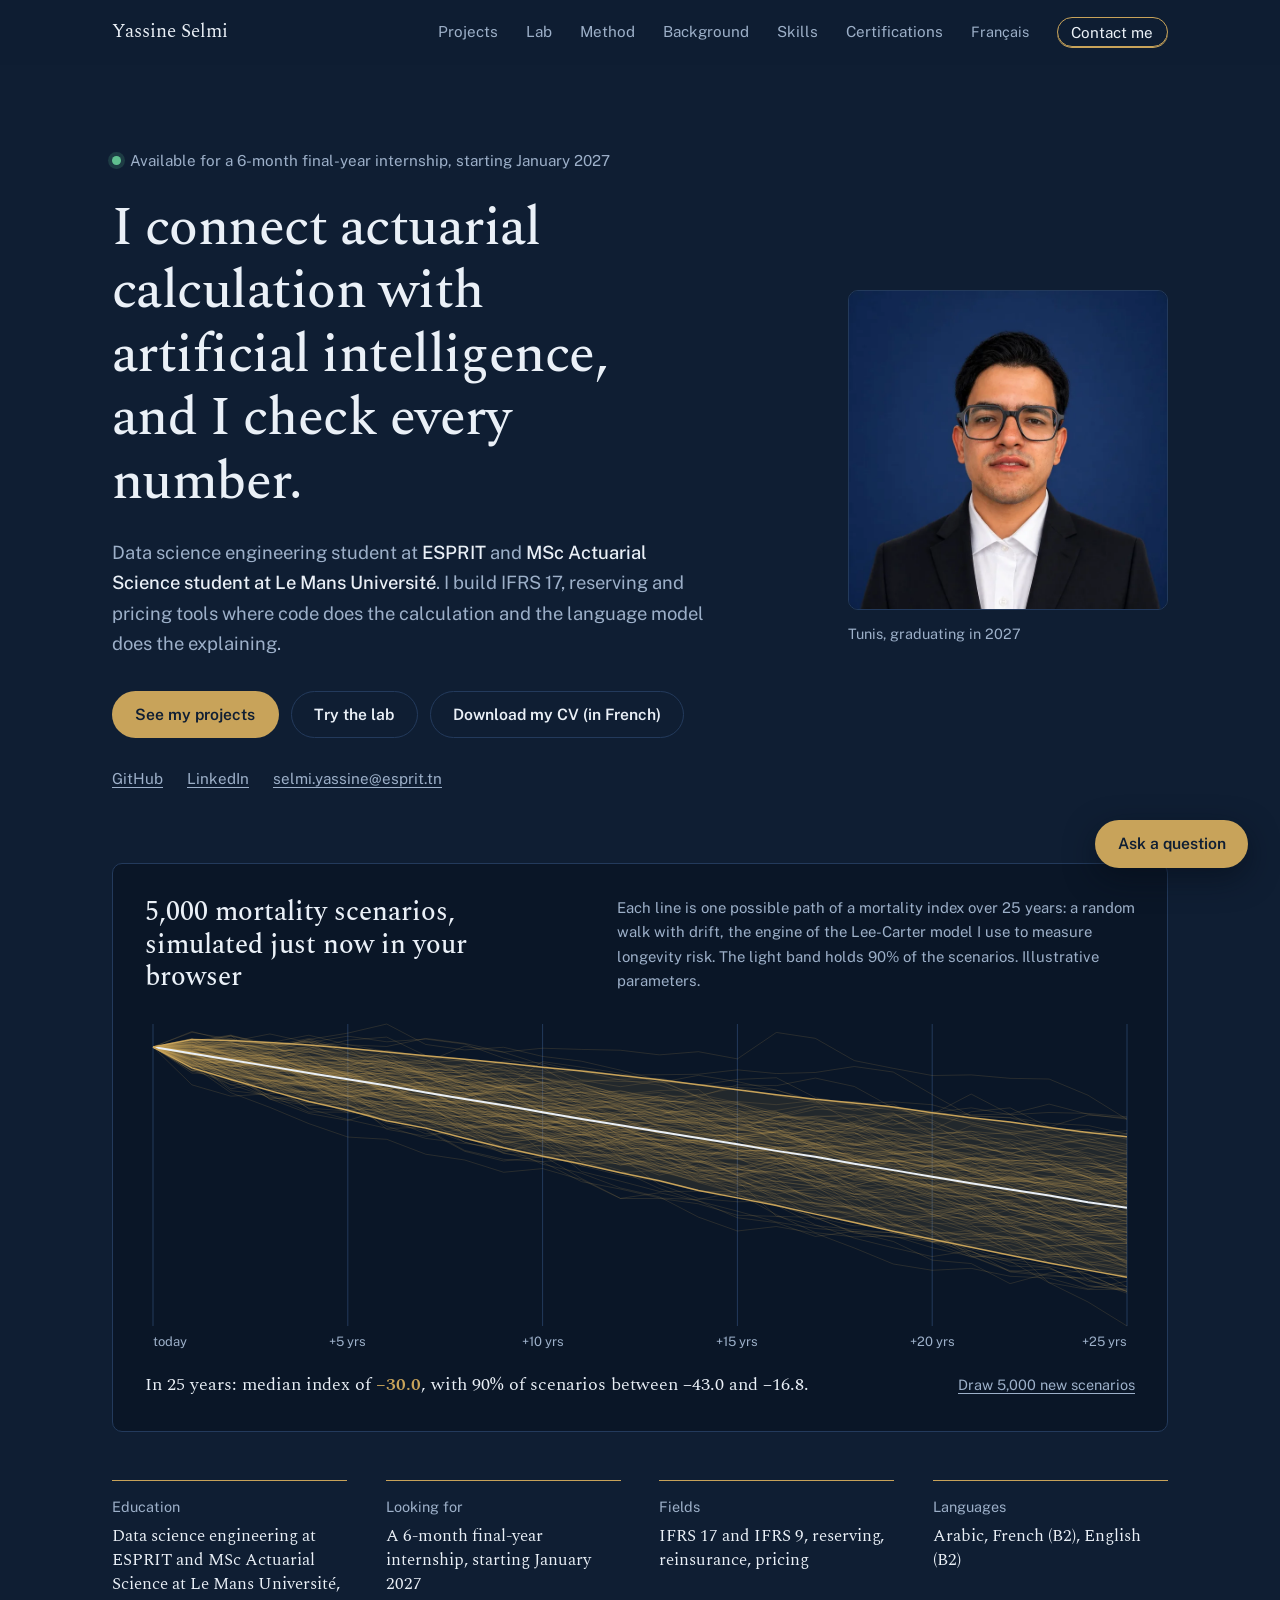
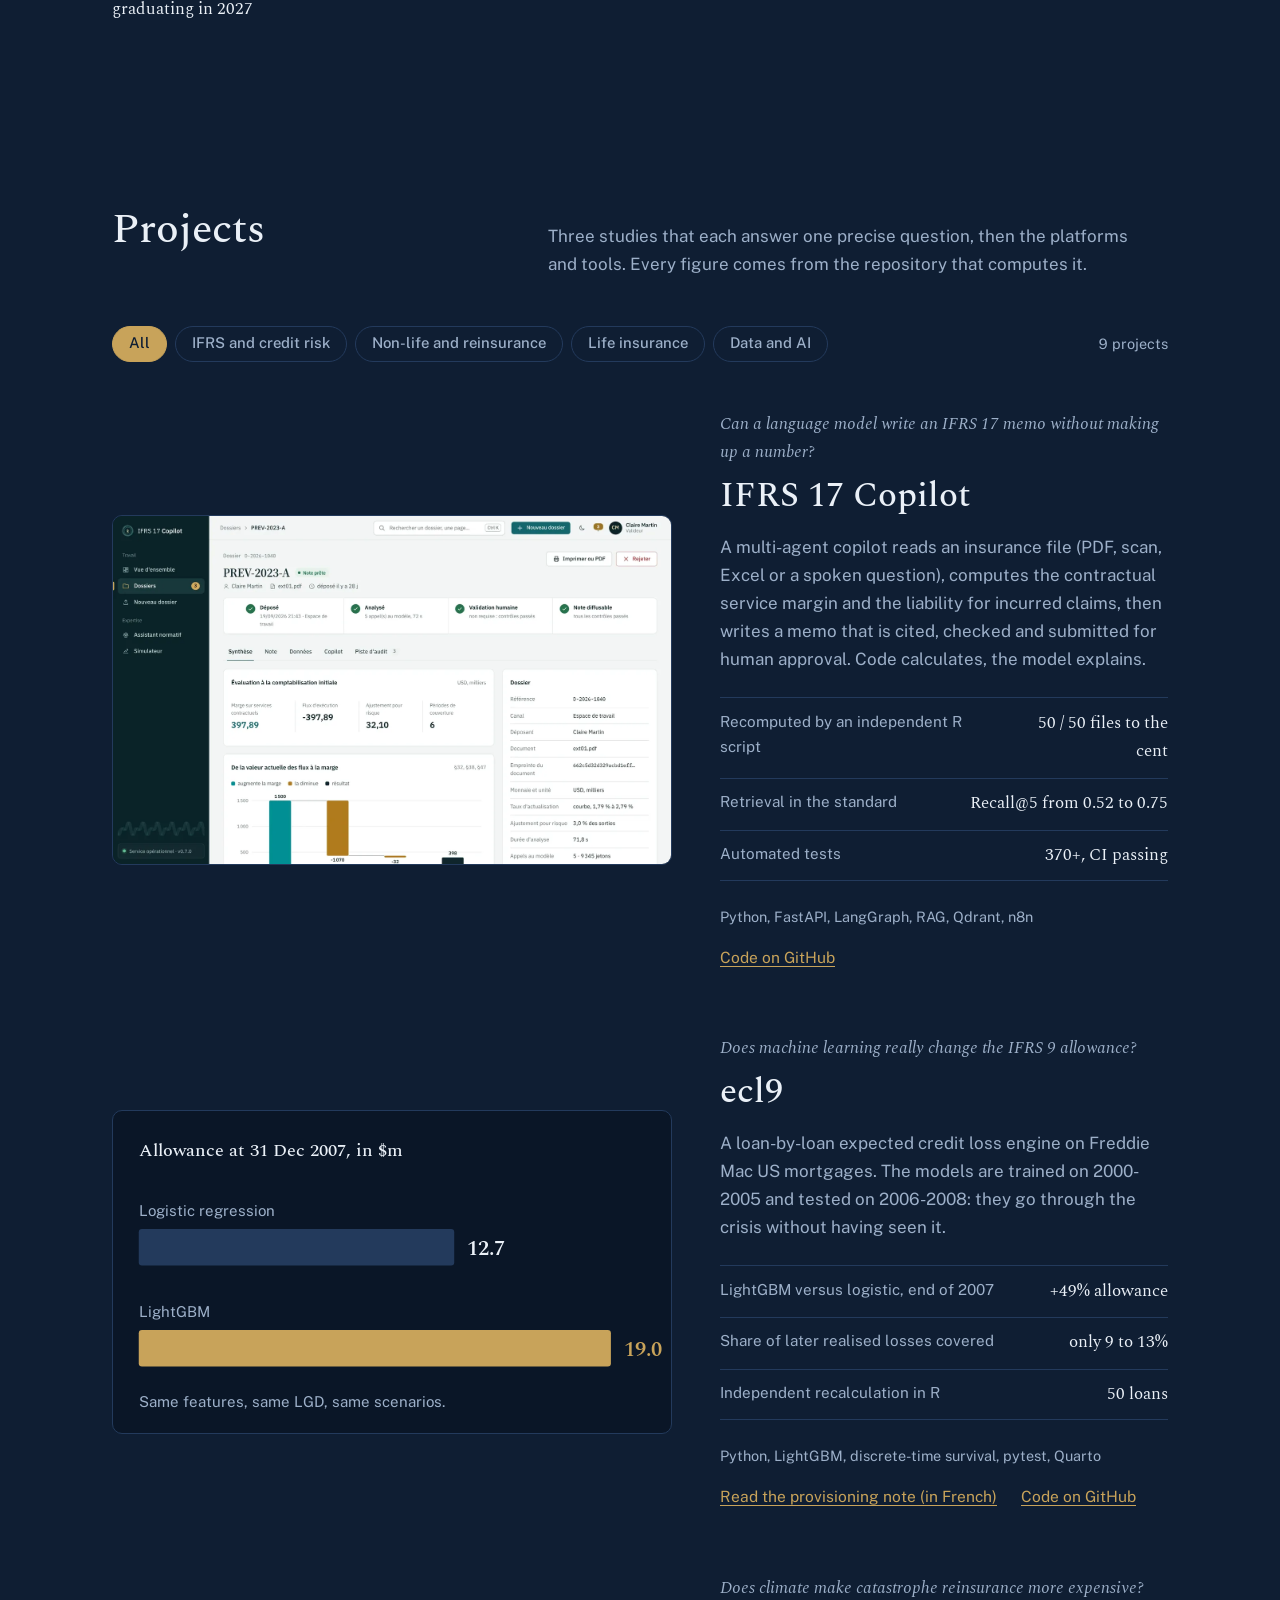
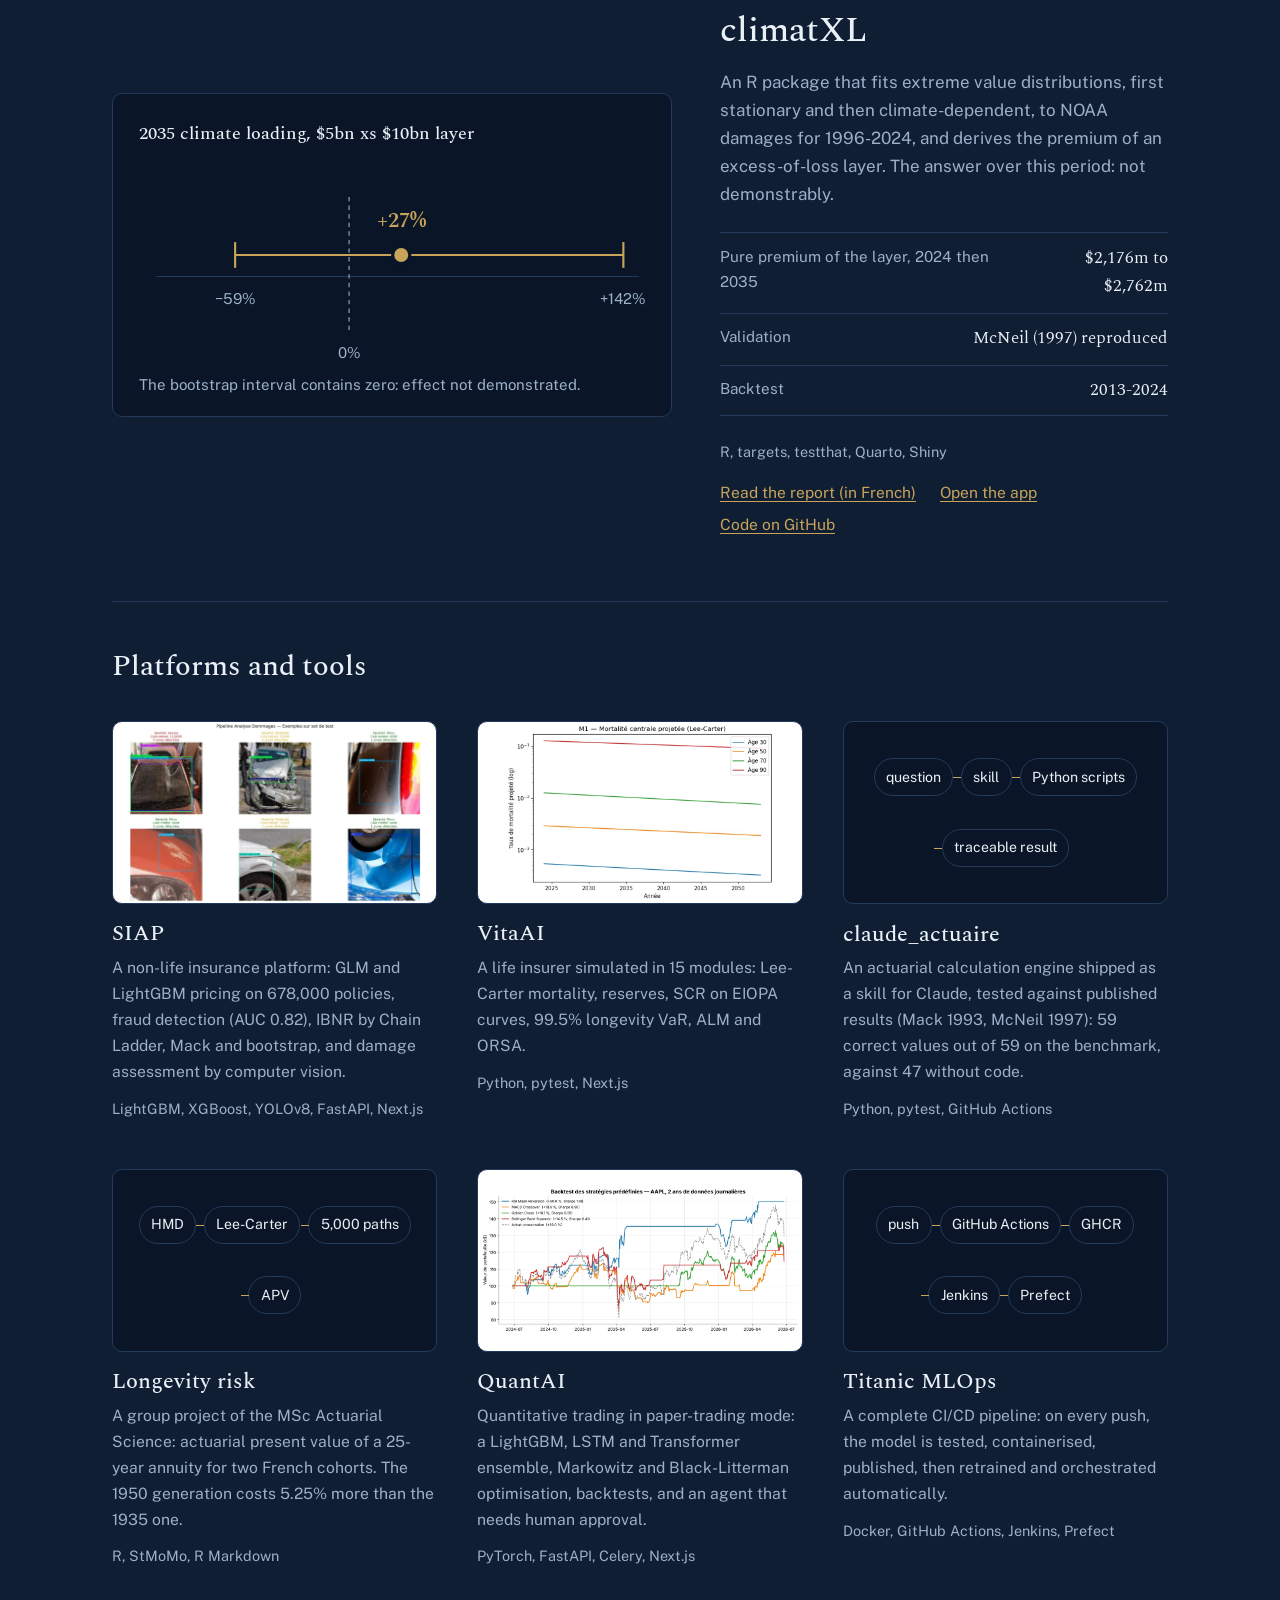
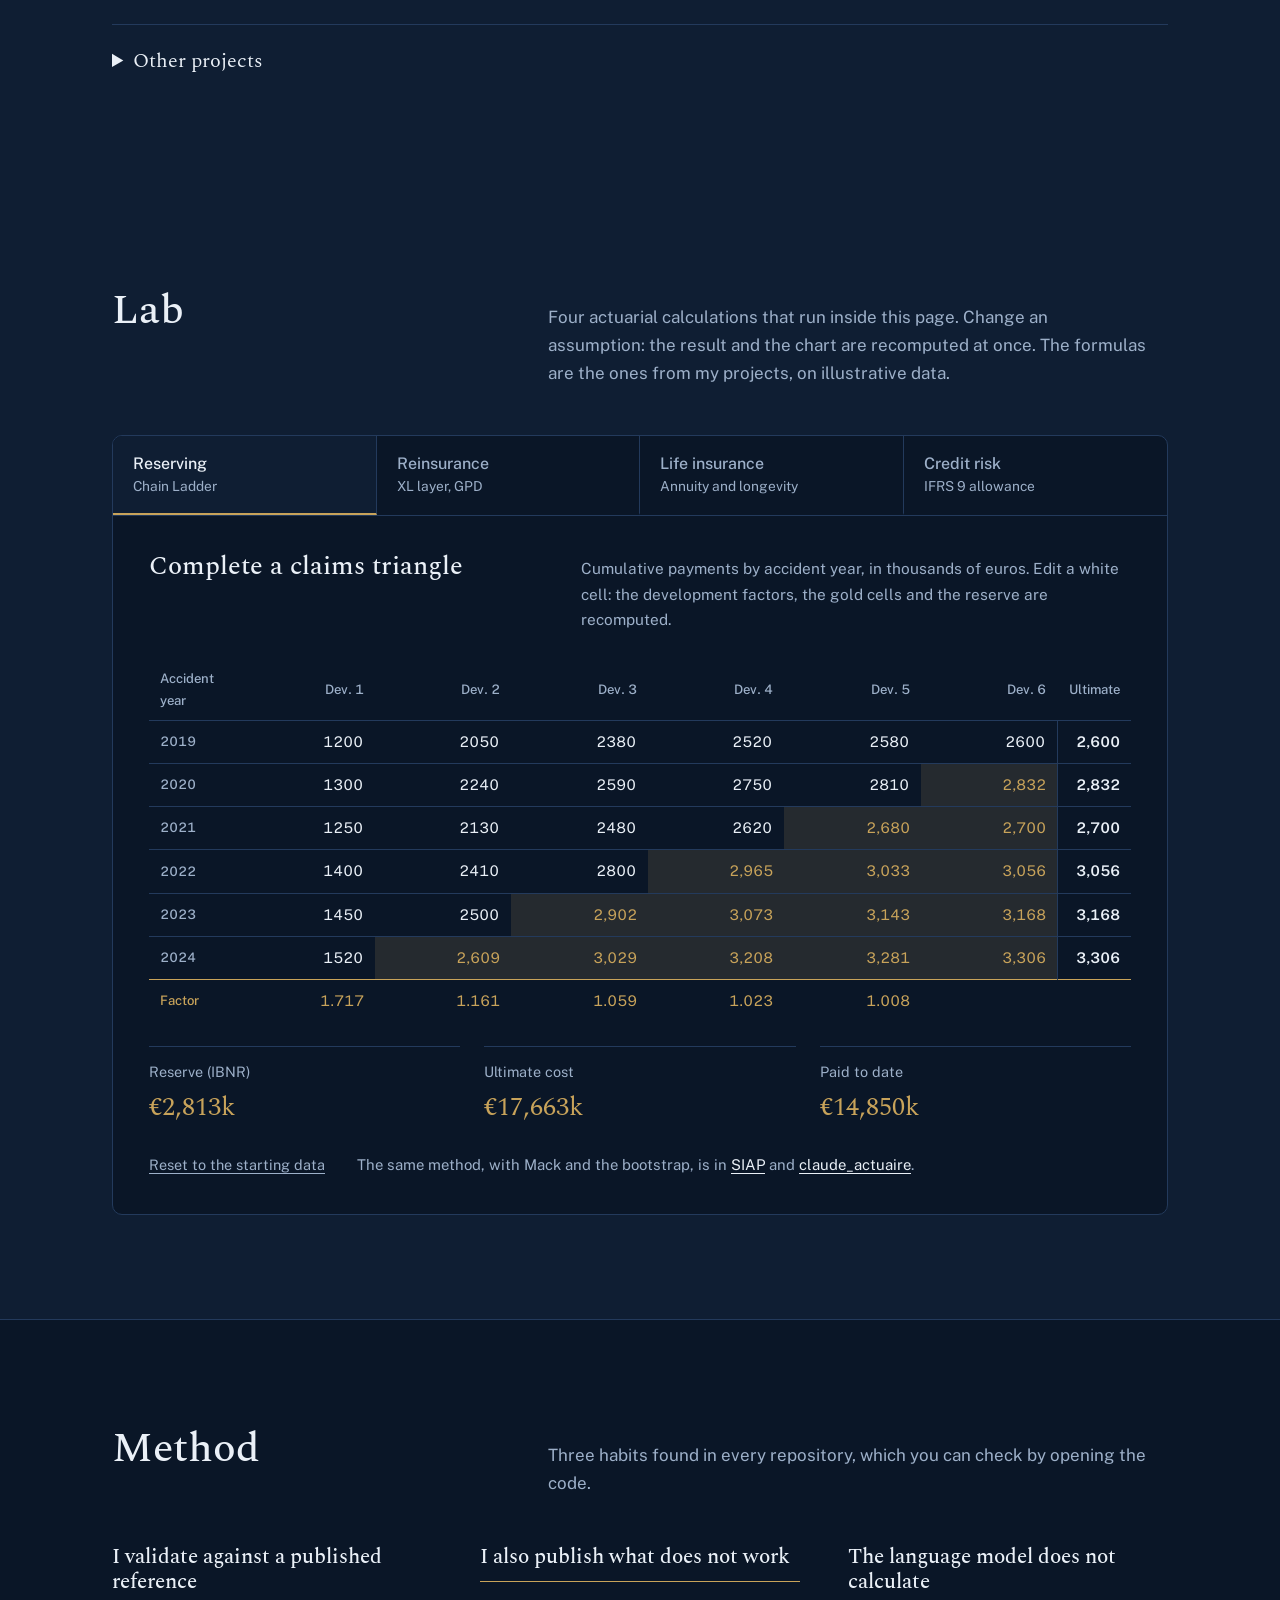
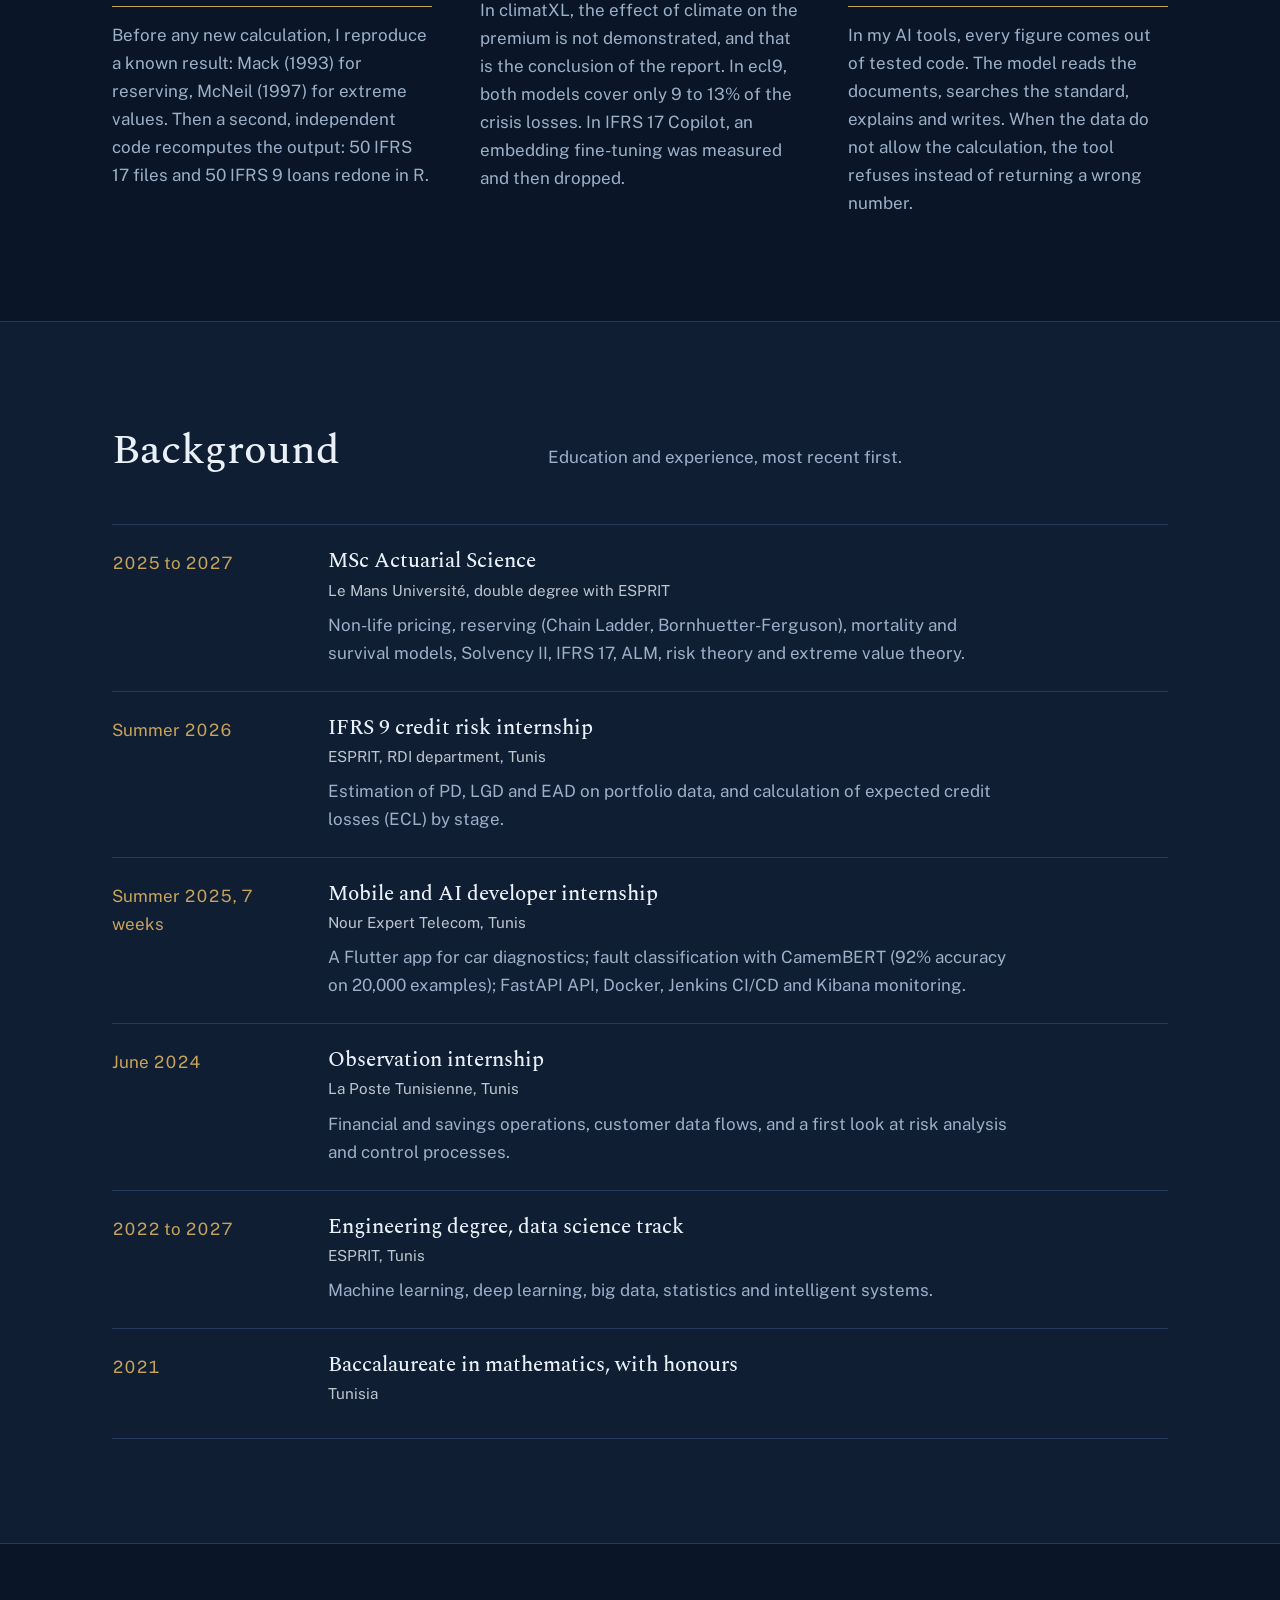
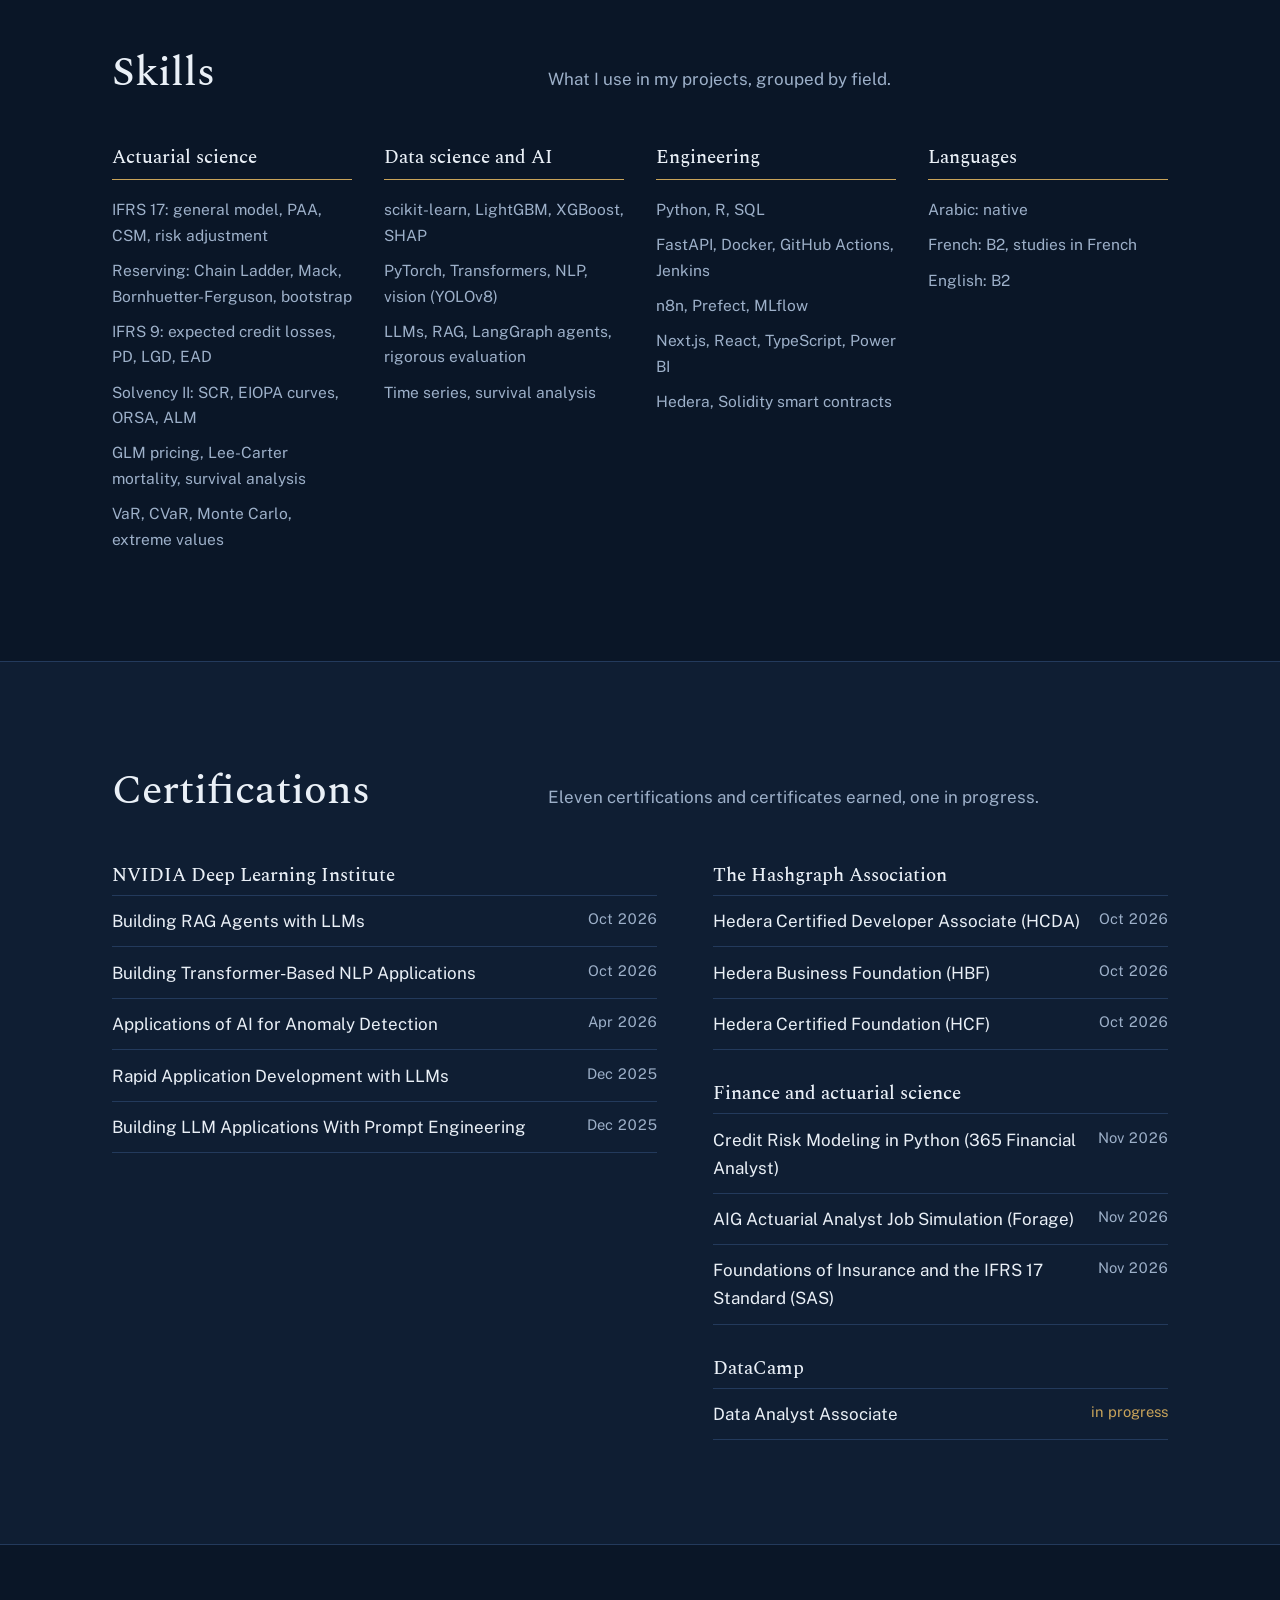
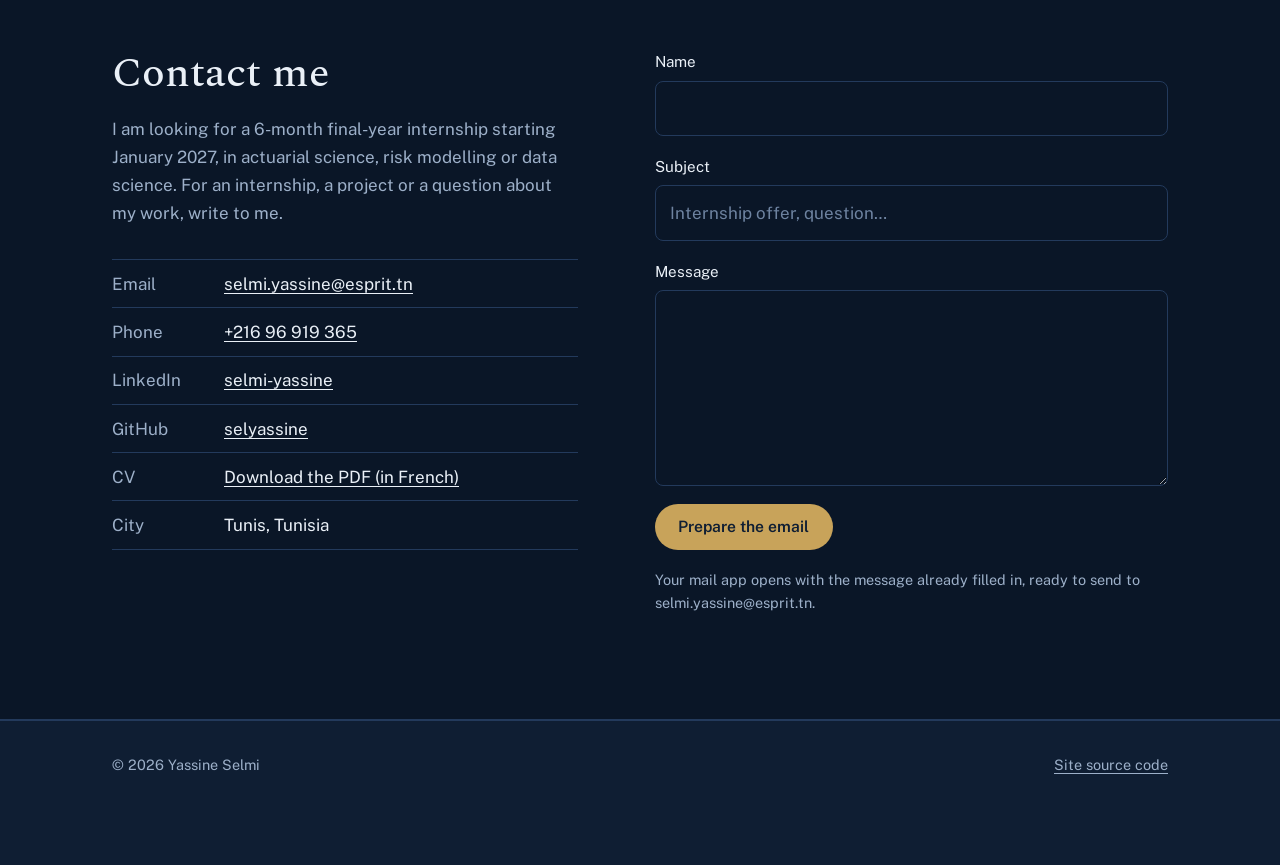
==== en/index.html @ 40cb7e54 "Portfolio : version anglaise complète (page, laboratoire et assistant)" ====
<!doctype html>
<html lang="en">
<head>
  <meta charset="utf-8">
  <meta name="viewport" content="width=device-width, initial-scale=1">
  <title>Yassine Selmi — Actuarial science and data science</title>
  <meta name="description" content="Data science engineering student (ESPRIT) and MSc Actuarial Science student (Le Mans Université). IFRS 17, reserving, Solvency II, machine learning and LLMs.">
  <meta name="author" content="Yassine Selmi">
  <link rel="canonical" href="https://selyassine.github.io/en/">
  <link rel="alternate" hreflang="fr" href="https://selyassine.github.io/">
  <link rel="alternate" hreflang="en" href="https://selyassine.github.io/en/">
  <meta property="og:type" content="website">
  <meta property="og:url" content="https://selyassine.github.io/en/">
  <meta property="og:title" content="Yassine Selmi — Actuarial science and data science">
  <meta property="og:description" content="IFRS 17, reserving, Solvency II, machine learning and LLMs: projects, background and certifications.">
  <meta property="og:image" content="https://selyassine.github.io/assets/img/og.jpg">
  <meta name="twitter:card" content="summary_large_image">
  <meta name="theme-color" content="#0F1E33">
  <link rel="icon" href="data:image/svg+xml,%3Csvg xmlns='http://www.w3.org/2000/svg' viewBox='0 0 64 64'%3E%3Crect width='64' height='64' rx='14' fill='%230F1E33'/%3E%3Ctext x='32' y='43' font-family='Georgia,serif' font-size='30' text-anchor='middle' fill='%23C8A35A'%3EYS%3C/text%3E%3C/svg%3E">
  <link rel="preconnect" href="https://fonts.googleapis.com">
  <link rel="preconnect" href="https://fonts.gstatic.com" crossorigin>
  <link href="https://fonts.googleapis.com/css2?family=Spectral:ital,wght@0,400;0,500;0,600;1,400&family=Public+Sans:wght@400;500;600&display=swap" rel="stylesheet">
  <link rel="stylesheet" href="../assets/style.css">
  <script type="application/ld+json">
  {"@context":"https://schema.org","@type":"Person","name":"Yassine Selmi","jobTitle":"Data science engineering student and actuarial science student","url":"https://selyassine.github.io/en/","email":"mailto:selmi.yassine@esprit.tn","address":{"@type":"PostalAddress","addressLocality":"Tunis","addressCountry":"TN"},"alumniOf":[{"@type":"CollegeOrUniversity","name":"ESPRIT"},{"@type":"CollegeOrUniversity","name":"Le Mans Université"}],"sameAs":["https://github.com/selyassine","https://www.linkedin.com/in/selmi-yassine-437503311/"]}
  </script>
</head>
<body>
  <a class="skip" href="#contenu">Skip to content</a>

  <header class="nav" id="haut">
    <div class="wrap nav__inner">
      <a class="nav__brand" href="#haut" aria-label="Yassine Selmi, back to top">Yassine Selmi</a>
      <button class="nav__toggle" id="nav-toggle" type="button" aria-expanded="false" aria-controls="nav-links">Menu</button>
      <nav aria-label="Main navigation">
        <ul class="nav__links" id="nav-links">
          <li><a href="#projets">Projects</a></li>
          <li><a href="#laboratoire">Lab</a></li>
          <li><a href="#methode">Method</a></li>
          <li><a href="#parcours">Background</a></li>
          <li><a href="#competences">Skills</a></li>
          <li><a href="#certifications">Certifications</a></li>
          <li><a class="nav__lang" href="../" lang="fr" hreflang="fr">Français</a></li>
          <li><a class="nav__cta" href="#contact">Contact me</a></li>
        </ul>
      </nav>
    </div>
  </header>

  <main id="contenu">
    <!-- Présentation -->
    <section class="hero" aria-labelledby="titre">
      <div class="wrap hero__grid">
        <div class="hero__text">
          <p class="status"><span class="status__dot" aria-hidden="true"></span>Available for a 6-month final-year internship, starting January 2027</p>
          <h1 id="titre">I connect actuarial calculation with artificial intelligence, and I check every number.</h1>
          <p class="lead">Data science engineering student at <strong>ESPRIT</strong> and <strong>MSc Actuarial Science student at Le Mans Université</strong>. I build IFRS 17, reserving and pricing tools where code does the calculation and the language model does the explaining.</p>
          <div class="actions">
            <a class="btn btn--primary" href="#projets">See my projects</a>
            <a class="btn btn--ghost" href="#laboratoire">Try the lab</a>
            <a class="btn btn--ghost" href="../assets/CV_Yassine_Selmi.pdf" download>Download my CV (in French)</a>
          </div>
          <ul class="links" aria-label="Online profiles">
            <li><a href="https://github.com/selyassine" rel="me">GitHub</a></li>
            <li><a href="https://www.linkedin.com/in/selmi-yassine-437503311/" rel="me">LinkedIn</a></li>
            <li><a href="mailto:selmi.yassine@esprit.tn">selmi.yassine@esprit.tn</a></li>
          </ul>
        </div>
        <figure class="hero__photo">
          <img src="../assets/img/yassine-selmi.webp" width="720" height="720" alt="Portrait of Yassine Selmi" fetchpriority="high">
          <figcaption>Tunis, graduating in 2027</figcaption>
        </figure>
      </div>

      <!-- Le moment fort : 5 000 trajectoires simulées en direct -->
      <div class="wrap">
        <figure class="sim" id="sim">
          <figcaption class="sim__head">
            <h2 class="sim__title">5,000 mortality scenarios, simulated just now in your browser</h2>
            <p class="sim__note">Each line is one possible path of a mortality index over 25 years: a random walk with drift, the engine of the Lee-Carter model I use to measure longevity risk. The light band holds 90% of the scenarios. Illustrative parameters.</p>
          </figcaption>
          <canvas class="sim__canvas" id="sim-canvas" role="img" aria-label="Fan of simulated paths of a mortality index over 25 years, with the median and the 5% to 95% band."></canvas>
          <div class="sim__foot">
            <p class="sim__result" id="sim-result" aria-live="polite"></p>
            <button class="replay" id="sim-replay" type="button">Draw 5,000 new scenarios</button>
          </div>
        </figure>

        <dl class="facts">
          <div><dt>Education</dt><dd>Data science engineering at ESPRIT and MSc Actuarial Science at Le Mans Université, graduating in 2027</dd></div>
          <div><dt>Looking for</dt><dd>A 6-month final-year internship, starting January 2027</dd></div>
          <div><dt>Fields</dt><dd>IFRS 17 and IFRS 9, reserving, reinsurance, pricing</dd></div>
          <div><dt>Languages</dt><dd>Arabic, French (B2), English (B2)</dd></div>
        </dl>
      </div>
    </section>

    <!-- Projets -->
    <section class="section" id="projets" aria-labelledby="t-projets">
      <div class="wrap">
        <div class="section__head">
          <h2 id="t-projets">Projects</h2>
          <p>Three studies that each answer one precise question, then the platforms and tools. Every figure comes from the repository that computes it.</p>
        </div>

        <div class="filters" role="group" aria-label="Filter projects by field">
          <button class="chip" type="button" data-filter="tous" aria-pressed="true">All</button>
          <button class="chip" type="button" data-filter="ifrs" aria-pressed="false">IFRS and credit risk</button>
          <button class="chip" type="button" data-filter="nonvie" aria-pressed="false">Non-life and reinsurance</button>
          <button class="chip" type="button" data-filter="vie" aria-pressed="false">Life insurance</button>
          <button class="chip" type="button" data-filter="ia" aria-pressed="false">Data and AI</button>
          <p class="filters__count" id="filtre-compte" aria-live="polite"></p>
        </div>

        <article class="feature" data-dom="ifrs ia">
          <a class="feature__media" href="https://github.com/selyassine/ifrs17-copilot" tabindex="-1" aria-hidden="true">
            <img src="../assets/img/ifrs17-copilot.webp" width="1400" height="875" loading="lazy" alt="">
          </a>
          <div class="feature__body">
            <p class="kicker">Can a language model write an IFRS 17 memo without making up a number?</p>
            <h3><a href="https://github.com/selyassine/ifrs17-copilot">IFRS 17 Copilot</a></h3>
            <p>A multi-agent copilot reads an insurance file (PDF, scan, Excel or a spoken question), computes the contractual service margin and the liability for incurred claims, then writes a memo that is cited, checked and submitted for human approval. Code calculates, the model explains.</p>
            <dl class="figures">
              <div><dt>Recomputed by an independent R script</dt><dd>50 / 50 files to the cent</dd></div>
              <div><dt>Retrieval in the standard</dt><dd>Recall@5 from 0.52 to 0.75</dd></div>
              <div><dt>Automated tests</dt><dd>370+, CI passing</dd></div>
            </dl>
            <p class="stack">Python, FastAPI, LangGraph, RAG, Qdrant, n8n</p>
            <p class="project__links"><a href="https://github.com/selyassine/ifrs17-copilot">Code on GitHub</a></p>
          </div>
        </article>

        <article class="feature" data-dom="ifrs ia">
          <figure class="feature__figure">
            <svg viewBox="0 0 520 300" role="img" aria-labelledby="g-ecl9">
              <title id="g-ecl9">Allowance at 31 December 2007: 12.7 million dollars with logistic regression, 19.0 million with LightGBM.</title>
              <text x="24" y="42" class="g-title">Allowance at 31 Dec 2007, in $m</text>
              <text x="24" y="98" class="g-label">Logistic regression</text>
              <rect x="24" y="110" width="294" height="34" rx="3" class="g-bar"/>
              <text x="330" y="134" class="g-value">12.7</text>
              <text x="24" y="192" class="g-label">LightGBM</text>
              <rect x="24" y="204" width="440" height="34" rx="3" class="g-bar g-bar--brass"/>
              <text x="476" y="228" class="g-value g-value--brass">19.0</text>
              <text x="24" y="276" class="g-note">Same features, same LGD, same scenarios.</text>
            </svg>
          </figure>
          <div class="feature__body">
            <p class="kicker">Does machine learning really change the IFRS 9 allowance?</p>
            <h3><a href="https://github.com/selyassine/ecl9">ecl9</a></h3>
            <p>A loan-by-loan expected credit loss engine on Freddie Mac US mortgages. The models are trained on 2000-2005 and tested on 2006-2008: they go through the crisis without having seen it.</p>
            <dl class="figures">
              <div><dt>LightGBM versus logistic, end of 2007</dt><dd>+49% allowance</dd></div>
              <div><dt>Share of later realised losses covered</dt><dd>only 9 to 13%</dd></div>
              <div><dt>Independent recalculation in R</dt><dd>50 loans</dd></div>
            </dl>
            <p class="stack">Python, LightGBM, discrete-time survival, pytest, Quarto</p>
            <p class="project__links"><a href="https://selyassine.github.io/ecl9/">Read the provisioning note (in French)</a><a href="https://github.com/selyassine/ecl9">Code on GitHub</a></p>
          </div>
        </article>

        <article class="feature" data-dom="nonvie">
          <figure class="feature__figure">
            <svg viewBox="0 0 520 300" role="img" aria-labelledby="g-climat">
              <title id="g-climat">2035 climate loading: plus 27 percent, within a bootstrap interval from minus 59 to plus 142 percent, which contains zero.</title>
              <text x="24" y="42" class="g-title">2035 climate loading, $5bn xs $10bn layer</text>
              <line x1="40" y1="170" x2="490" y2="170" class="g-axis"/>
              <line x1="220" y1="96" x2="220" y2="222" class="g-zero"/>
              <text x="220" y="246" class="g-tick">0%</text>
              <line x1="113.8" y1="150" x2="475.6" y2="150" class="g-interval"/>
              <line x1="113.8" y1="138" x2="113.8" y2="162" class="g-interval"/>
              <line x1="475.6" y1="138" x2="475.6" y2="162" class="g-interval"/>
              <circle cx="268.6" cy="150" r="8" class="g-point"/>
              <text x="268.6" y="124" class="g-value g-value--brass g-mid">+27%</text>
              <text x="113.8" y="196" class="g-tick">−59%</text>
              <text x="475.6" y="196" class="g-tick">+142%</text>
              <text x="24" y="276" class="g-note">The bootstrap interval contains zero: effect not demonstrated.</text>
            </svg>
          </figure>
          <div class="feature__body">
            <p class="kicker">Does climate make catastrophe reinsurance more expensive?</p>
            <h3><a href="https://github.com/selyassine/climatXL">climatXL</a></h3>
            <p>An R package that fits extreme value distributions, first stationary and then climate-dependent, to NOAA damages for 1996-2024, and derives the premium of an excess-of-loss layer. The answer over this period: not demonstrably.</p>
            <dl class="figures">
              <div><dt>Pure premium of the layer, 2024 then 2035</dt><dd>$2,176m to $2,762m</dd></div>
              <div><dt>Validation</dt><dd>McNeil (1997) reproduced</dd></div>
              <div><dt>Backtest</dt><dd>2013-2024</dd></div>
            </dl>
            <p class="stack">R, targets, testthat, Quarto, Shiny</p>
            <p class="project__links"><a href="https://selyassine.github.io/climatXL/">Read the report (in French)</a><a href="https://climatxl.shinyapps.io/climatXL/">Open the app</a><a href="https://github.com/selyassine/climatXL">Code on GitHub</a></p>
          </div>
        </article>

        <h3 class="subhead" id="t-plateformes">Platforms and tools</h3>
        <div class="projects">
          <article class="project" data-dom="nonvie ia">
            <img src="../assets/img/siap.webp" width="1200" height="738" loading="lazy" alt="Vehicle damage detection with YOLOv8, with severity and estimated cost">
            <h3><a href="https://github.com/selyassine/SIAP">SIAP</a></h3>
            <p>A non-life insurance platform: GLM and LightGBM pricing on 678,000 policies, fraud detection (AUC 0.82), IBNR by Chain Ladder, Mack and bootstrap, and damage assessment by computer vision.</p>
            <p class="stack">LightGBM, XGBoost, YOLOv8, FastAPI, Next.js</p>
          </article>
          <article class="project" data-dom="vie">
            <img src="../assets/img/vitaai.webp" width="844" height="566" loading="lazy" alt="Mortality curves projected by the Lee-Carter model">
            <h3><a href="https://github.com/selyassine/VITA">VitaAI</a></h3>
            <p>A life insurer simulated in 15 modules: Lee-Carter mortality, reserves, SCR on EIOPA curves, 99.5% longevity VaR, ALM and ORSA.</p>
            <p class="stack">Python, pytest, Next.js</p>
          </article>
          <article class="project project--text" data-dom="nonvie vie ia">
            <div class="pipeline" aria-hidden="true">
              <span>question</span><span>skill</span><span>Python scripts</span><span>traceable result</span>
            </div>
            <h3><a href="https://github.com/selyassine/claude_actuaire">claude_actuaire</a></h3>
            <p>An actuarial calculation engine shipped as a skill for Claude, tested against published results (Mack 1993, McNeil 1997): 59 correct values out of 59 on the benchmark, against 47 without code.</p>
            <p class="stack">Python, pytest, GitHub Actions</p>
          </article>
          <article class="project project--text" data-dom="vie">
            <div class="pipeline" aria-hidden="true">
              <span>HMD</span><span>Lee-Carter</span><span>5,000 paths</span><span>APV</span>
            </div>
            <h3><a href="https://github.com/selyassine/actuariat-vie-longevite">Longevity risk</a></h3>
            <p>A group project of the MSc Actuarial Science: actuarial present value of a 25-year annuity for two French cohorts. The 1950 generation costs 5.25% more than the 1935 one.</p>
            <p class="stack">R, StMoMo, R Markdown</p>
          </article>
          <article class="project" data-dom="ia">
            <img src="../assets/img/quantai.webp" width="1100" height="520" loading="lazy" alt="Backtest of four strategies on AAPL compared with buy and hold">
            <h3><a href="https://github.com/selyassine/Quant">QuantAI</a></h3>
            <p>Quantitative trading in paper-trading mode: a LightGBM, LSTM and Transformer ensemble, Markowitz and Black-Litterman optimisation, backtests, and an agent that needs human approval.</p>
            <p class="stack">PyTorch, FastAPI, Celery, Next.js</p>
          </article>
          <article class="project project--text" data-dom="ia">
            <div class="pipeline" aria-hidden="true">
              <span>push</span><span>GitHub Actions</span><span>GHCR</span><span>Jenkins</span><span>Prefect</span>
            </div>
            <h3><a href="https://github.com/selyassine/Mlops">Titanic MLOps</a></h3>
            <p>A complete CI/CD pipeline: on every push, the model is tested, containerised, published, then retrained and orchestrated automatically.</p>
            <p class="stack">Docker, GitHub Actions, Jenkins, Prefect</p>
          </article>
        </div>

        <details class="more">
          <summary>Other projects</summary>
          <ul>
            <li><strong>BI platform with a conversational agent</strong> (2025): Power BI dashboards with role-based security, and a LangChain and Mistral agent that turns questions into SQL.</li>
            <li><strong>Precision agriculture API</strong>: TensorFlow models served by FastAPI to optimise yields.</li>
            <li><strong>Donation web platform</strong>: a React, Node.js and MongoDB application that connects donors and recipients.</li>
            <li><strong>Social data analysis</strong>: indicators extracted with machine learning and reported in Tableau.</li>
          </ul>
        </details>
      </div>
    </section>

    <!-- Laboratoire -->
    <section class="section" id="laboratoire" aria-labelledby="t-labo">
      <div class="wrap">
        <div class="section__head">
          <h2 id="t-labo">Lab</h2>
          <p>Four actuarial calculations that run inside this page. Change an assumption: the result and the chart are recomputed at once. The formulas are the ones from my projects, on illustrative data.</p>
        </div>

        <div class="lab">
          <div class="lab__tabs" role="tablist" aria-label="Lab calculations">
            <button class="lab__tab" role="tab" id="tab-cl" aria-controls="panel-cl" aria-selected="true" type="button">Reserving<span>Chain Ladder</span></button>
            <button class="lab__tab" role="tab" id="tab-xl" aria-controls="panel-xl" aria-selected="false" tabindex="-1" type="button">Reinsurance<span>XL layer, GPD</span></button>
            <button class="lab__tab" role="tab" id="tab-rente" aria-controls="panel-rente" aria-selected="false" tabindex="-1" type="button">Life insurance<span>Annuity and longevity</span></button>
            <button class="lab__tab" role="tab" id="tab-ecl" aria-controls="panel-ecl" aria-selected="false" tabindex="-1" type="button">Credit risk<span>IFRS 9 allowance</span></button>
          </div>

          <div class="lab__panel" role="tabpanel" id="panel-cl" aria-labelledby="tab-cl" tabindex="0">
            <div class="lab__intro">
              <h3>Complete a claims triangle</h3>
              <p>Cumulative payments by accident year, in thousands of euros. Edit a white cell: the development factors, the gold cells and the reserve are recomputed.</p>
            </div>
            <div class="triangle__scroll" tabindex="0" role="region" aria-label="Editable development triangle">
              <table class="tri" id="tri"></table>
            </div>
            <div class="lab__out">
              <div><dt>Reserve (IBNR)</dt><dd id="cl-ibnr"></dd></div>
              <div><dt>Ultimate cost</dt><dd id="cl-ult"></dd></div>
              <div><dt>Paid to date</dt><dd id="cl-paid"></dd></div>
            </div>
            <p class="lab__foot"><button class="replay" id="cl-reset" type="button">Reset to the starting data</button><span>The same method, with Mack and the bootstrap, is in <a href="https://github.com/selyassine/SIAP">SIAP</a> and <a href="https://github.com/selyassine/claude_actuaire">claude_actuaire</a>.</span></p>
          </div>

          <div class="lab__panel" role="tabpanel" id="panel-xl" aria-labelledby="tab-xl" tabindex="0" hidden>
            <div class="lab__intro">
              <h3>Price an excess-of-loss layer</h3>
              <p>Claims above €10m follow a generalised Pareto distribution. The pure premium is the frequency times the average cost falling in the layer.</p>
            </div>
            <div class="lab__grid">
              <form class="lab__controls" id="xl-form">
                <label>Tail index ξ <output id="xl-xi-o"></output><input type="range" id="xl-xi" min="0.05" max="0.9" step="0.01" value="0.5"></label>
                <label>Scale σ, in €m <output id="xl-sigma-o"></output><input type="range" id="xl-sigma" min="1" max="20" step="0.5" value="7"></label>
                <label>Claims above the threshold, per year <output id="xl-lambda-o"></output><input type="range" id="xl-lambda" min="0.5" max="10" step="0.1" value="3"></label>
                <label>Attachment point, in €m <output id="xl-prio-o"></output><input type="range" id="xl-prio" min="10" max="100" step="1" value="30"></label>
                <label>Limit, in €m <output id="xl-portee-o"></output><input type="range" id="xl-portee" min="5" max="100" step="1" value="30"></label>
              </form>
              <div>
                <div class="lab__chart" id="xl-chart"></div>
                <div class="lab__out">
                  <div><dt>Annual pure premium</dt><dd id="xl-prime"></dd></div>
                  <div><dt>Rate on line</dt><dd id="xl-rol"></dd></div>
                  <div><dt>Claims that reach the layer</dt><dd id="xl-touch"></dd></div>
                </div>
              </div>
            </div>
            <p class="lab__foot"><span>Applied to real data, with a tail that depends on climate, in <a href="https://github.com/selyassine/climatXL">climatXL</a>.</span></p>
          </div>

          <div class="lab__panel" role="tabpanel" id="panel-rente" aria-labelledby="tab-rente" tabindex="0" hidden>
            <div class="lab__intro">
              <h3>Measure the cost of longevity on an annuity</h3>
              <p>Actuarial present value of an annuity of €10,000 a year, paid at year end. Lower mortality to see the price of a population that lives longer. Illustrative Makeham-type mortality, not a regulatory table.</p>
            </div>
            <div class="lab__grid">
              <form class="lab__controls" id="rente-form">
                <label>Age at purchase <output id="rente-age-o"></output><input type="range" id="rente-age" min="50" max="90" step="1" value="65"></label>
                <label>Annuity term, in years <output id="rente-duree-o"></output><input type="range" id="rente-duree" min="5" max="40" step="1" value="25"></label>
                <label>Discount rate <output id="rente-taux-o"></output><input type="range" id="rente-taux" min="0" max="6" step="0.25" value="2"></label>
                <label>Mortality reduction <output id="rente-choc-o"></output><input type="range" id="rente-choc" min="0" max="40" step="1" value="20"></label>
              </form>
              <div>
                <div class="lab__chart" id="rente-chart"></div>
                <div class="lab__out">
                  <div><dt>Single premium, base mortality</dt><dd id="rente-base"></dd></div>
                  <div><dt>Single premium, reduced mortality</dt><dd id="rente-choque"></dd></div>
                  <div><dt>Cost of longevity</dt><dd id="rente-ecart"></dd></div>
                </div>
              </div>
            </div>
            <p class="lab__foot"><span>The 20% shock is the Solvency II longevity SCR shock. On real data: <a href="https://github.com/selyassine/VITA">VitaAI</a> and the <a href="https://github.com/selyassine/actuariat-vie-longevite">longevity project</a>.</span></p>
          </div>

          <div class="lab__panel" role="tabpanel" id="panel-ecl" aria-labelledby="tab-ecl" tabindex="0" hidden>
            <div class="lab__intro">
              <h3>See the cliff effect of moving to stage 2</h3>
              <p>For an amortising loan, IFRS 9 provides for 12-month expected losses in stage 1, then for lifetime losses once credit risk has increased significantly. Constant annual probability of default, straight-line amortisation.</p>
            </div>
            <div class="lab__grid">
              <form class="lab__controls" id="ecl-form">
                <label>Outstanding principal, in €k <output id="ecl-ead-o"></output><input type="range" id="ecl-ead" min="20" max="500" step="10" value="200"></label>
                <label>1-year probability of default <output id="ecl-pd-o"></output><input type="range" id="ecl-pd" min="0.1" max="15" step="0.1" value="2"></label>
                <label>Loss given default <output id="ecl-lgd-o"></output><input type="range" id="ecl-lgd" min="5" max="90" step="1" value="35"></label>
                <label>Remaining term, in years <output id="ecl-mat-o"></output><input type="range" id="ecl-mat" min="1" max="30" step="1" value="15"></label>
                <label>Effective interest rate <output id="ecl-tie-o"></output><input type="range" id="ecl-tie" min="0" max="8" step="0.25" value="3"></label>
              </form>
              <div>
                <div class="lab__chart" id="ecl-chart"></div>
                <div class="lab__out">
                  <div><dt>Stage 1 allowance</dt><dd id="ecl-s1"></dd></div>
                  <div><dt>Stage 2 allowance</dt><dd id="ecl-s2"></dd></div>
                  <div><dt>Multiplier on transfer</dt><dd id="ecl-ratio"></dd></div>
                </div>
              </div>
            </div>
            <p class="lab__foot"><span>On 2000-2008, loan by loan, with discrete-time survival and weighted scenarios: <a href="https://github.com/selyassine/ecl9">ecl9</a>.</span></p>
          </div>
        </div>
      </div>
    </section>

    <!-- Méthode -->
    <section class="section section--alt" id="methode" aria-labelledby="t-methode">
      <div class="wrap">
        <div class="section__head">
          <h2 id="t-methode">Method</h2>
          <p>Three habits found in every repository, which you can check by opening the code.</p>
        </div>
        <div class="method">
          <div>
            <h3>I validate against a published reference</h3>
            <p>Before any new calculation, I reproduce a known result: Mack (1993) for reserving, McNeil (1997) for extreme values. Then a second, independent code recomputes the output: 50 IFRS 17 files and 50 IFRS 9 loans redone in R.</p>
          </div>
          <div>
            <h3>I also publish what does not work</h3>
            <p>In climatXL, the effect of climate on the premium is not demonstrated, and that is the conclusion of the report. In ecl9, both models cover only 9 to 13% of the crisis losses. In IFRS 17 Copilot, an embedding fine-tuning was measured and then dropped.</p>
          </div>
          <div>
            <h3>The language model does not calculate</h3>
            <p>In my AI tools, every figure comes out of tested code. The model reads the documents, searches the standard, explains and writes. When the data do not allow the calculation, the tool refuses instead of returning a wrong number.</p>
          </div>
        </div>
      </div>
    </section>

    <!-- Parcours : une vraie chronologie -->
    <section class="section" id="parcours" aria-labelledby="t-parcours">
      <div class="wrap">
        <div class="section__head">
          <h2 id="t-parcours">Background</h2>
          <p>Education and experience, most recent first.</p>
        </div>
        <ol class="timeline">
          <li>
            <p class="when"><time>2025</time> to 2027</p>
            <div>
              <h3>MSc Actuarial Science</h3>
              <p class="where">Le Mans Université, double degree with ESPRIT</p>
              <p>Non-life pricing, reserving (Chain Ladder, Bornhuetter-Ferguson), mortality and survival models, Solvency II, IFRS 17, ALM, risk theory and extreme value theory.</p>
            </div>
          </li>
          <li>
            <p class="when">Summer <time>2026</time></p>
            <div>
              <h3>IFRS 9 credit risk internship</h3>
              <p class="where">ESPRIT, RDI department, Tunis</p>
              <p>Estimation of PD, LGD and EAD on portfolio data, and calculation of expected credit losses (ECL) by stage.</p>
            </div>
          </li>
          <li>
            <p class="when">Summer <time>2025</time>, 7 weeks</p>
            <div>
              <h3>Mobile and AI developer internship</h3>
              <p class="where">Nour Expert Telecom, Tunis</p>
              <p>A Flutter app for car diagnostics; fault classification with CamemBERT (92% accuracy on 20,000 examples); FastAPI API, Docker, Jenkins CI/CD and Kibana monitoring.</p>
            </div>
          </li>
          <li>
            <p class="when">June <time>2024</time></p>
            <div>
              <h3>Observation internship</h3>
              <p class="where">La Poste Tunisienne, Tunis</p>
              <p>Financial and savings operations, customer data flows, and a first look at risk analysis and control processes.</p>
            </div>
          </li>
          <li>
            <p class="when"><time>2022</time> to 2027</p>
            <div>
              <h3>Engineering degree, data science track</h3>
              <p class="where">ESPRIT, Tunis</p>
              <p>Machine learning, deep learning, big data, statistics and intelligent systems.</p>
            </div>
          </li>
          <li>
            <p class="when"><time>2021</time></p>
            <div>
              <h3>Baccalaureate in mathematics, with honours</h3>
              <p class="where">Tunisia</p>
            </div>
          </li>
        </ol>
      </div>
    </section>

    <!-- Compétences -->
    <section class="section section--alt" id="competences" aria-labelledby="t-competences">
      <div class="wrap">
        <div class="section__head">
          <h2 id="t-competences">Skills</h2>
          <p>What I use in my projects, grouped by field.</p>
        </div>
        <div class="skills">
          <div>
            <h3>Actuarial science</h3>
            <ul>
              <li>IFRS 17: general model, PAA, CSM, risk adjustment</li>
              <li>Reserving: Chain Ladder, Mack, Bornhuetter-Ferguson, bootstrap</li>
              <li>IFRS 9: expected credit losses, PD, LGD, EAD</li>
              <li>Solvency II: SCR, EIOPA curves, ORSA, ALM</li>
              <li>GLM pricing, Lee-Carter mortality, survival analysis</li>
              <li>VaR, CVaR, Monte Carlo, extreme values</li>
            </ul>
          </div>
          <div>
            <h3>Data science and AI</h3>
            <ul>
              <li>scikit-learn, LightGBM, XGBoost, SHAP</li>
              <li>PyTorch, Transformers, NLP, vision (YOLOv8)</li>
              <li>LLMs, RAG, LangGraph agents, rigorous evaluation</li>
              <li>Time series, survival analysis</li>
            </ul>
          </div>
          <div>
            <h3>Engineering</h3>
            <ul>
              <li>Python, R, SQL</li>
              <li>FastAPI, Docker, GitHub Actions, Jenkins</li>
              <li>n8n, Prefect, MLflow</li>
              <li>Next.js, React, TypeScript, Power BI</li>
              <li>Hedera, Solidity smart contracts</li>
            </ul>
          </div>
          <div>
            <h3>Languages</h3>
            <ul>
              <li>Arabic: native</li>
              <li>French: B2, studies in French</li>
              <li>English: B2</li>
            </ul>
          </div>
        </div>
      </div>
    </section>

    <!-- Certifications -->
    <section class="section" id="certifications" aria-labelledby="t-certifs">
      <div class="wrap">
        <div class="section__head">
          <h2 id="t-certifs">Certifications</h2>
          <p>Eleven certifications and certificates earned, one in progress.</p>
        </div>
        <div class="certs">
          <div class="certs__group">
            <h3>NVIDIA Deep Learning Institute</h3>
            <ul>
              <li><span>Building RAG Agents with LLMs</span><time>Oct 2026</time></li>
              <li><span>Building Transformer-Based NLP Applications</span><time>Oct 2026</time></li>
              <li><span>Applications of AI for Anomaly Detection</span><time>Apr 2026</time></li>
              <li><span>Rapid Application Development with LLMs</span><time>Dec 2025</time></li>
              <li><span>Building LLM Applications With Prompt Engineering</span><time>Dec 2025</time></li>
            </ul>
          </div>
          <div class="certs__group">
            <h3>The Hashgraph Association</h3>
            <ul>
              <li><span>Hedera Certified Developer Associate (HCDA)</span><time>Oct 2026</time></li>
              <li><span>Hedera Business Foundation (HBF)</span><time>Oct 2026</time></li>
              <li><span>Hedera Certified Foundation (HCF)</span><time>Oct 2026</time></li>
            </ul>
            <h3>Finance and actuarial science</h3>
            <ul>
              <li><span>Credit Risk Modeling in Python (365 Financial Analyst)</span><time>Nov 2026</time></li>
              <li><span>AIG Actuarial Analyst Job Simulation (Forage)</span><time>Nov 2026</time></li>
              <li><span>Foundations of Insurance and the IFRS 17 Standard (SAS)</span><time>Nov 2026</time></li>
            </ul>
            <h3>DataCamp</h3>
            <ul>
              <li><span>Data Analyst Associate</span><span class="pending">in progress</span></li>
            </ul>
          </div>
        </div>
      </div>
    </section>

    <!-- Contact -->
    <section class="section section--alt" id="contact" aria-labelledby="t-contact">
      <div class="wrap contact">
        <div>
          <h2 id="t-contact">Contact me</h2>
          <p>I am looking for a 6-month final-year internship starting January 2027, in actuarial science, risk modelling or data science. For an internship, a project or a question about my work, write to me.</p>
          <dl class="contact__list">
            <div><dt>Email</dt><dd><a href="mailto:selmi.yassine@esprit.tn">selmi.yassine@esprit.tn</a></dd></div>
            <div><dt>Phone</dt><dd><a href="tel:+21696919365">+216 96 919 365</a></dd></div>
            <div><dt>LinkedIn</dt><dd><a href="https://www.linkedin.com/in/selmi-yassine-437503311/">selmi-yassine</a></dd></div>
            <div><dt>GitHub</dt><dd><a href="https://github.com/selyassine">selyassine</a></dd></div>
            <div><dt>CV</dt><dd><a href="../assets/CV_Yassine_Selmi.pdf" download>Download the PDF (in French)</a></dd></div>
            <div><dt>City</dt><dd>Tunis, Tunisia</dd></div>
          </dl>
        </div>
        <form class="form" id="form" novalidate>
          <div class="field">
            <label for="f-nom">Name</label>
            <input id="f-nom" name="nom" autocomplete="name" required>
          </div>
          <div class="field">
            <label for="f-sujet">Subject</label>
            <input id="f-sujet" name="sujet" required placeholder="Internship offer, question…">
          </div>
          <div class="field">
            <label for="f-message">Message</label>
            <textarea id="f-message" name="message" rows="6" required></textarea>
          </div>
          <p class="form__error" id="form-error" role="alert" hidden>Fill in the name, the subject and the message.</p>
          <button class="btn btn--primary" type="submit">Prepare the email</button>
          <p class="form__hint">Your mail app opens with the message already filled in, ready to send to selmi.yassine@esprit.tn.</p>
        </form>
      </div>
    </section>
  </main>

  <!-- Assistant du portfolio -->
  <button class="bot-toggle" id="bot-toggle" type="button" aria-expanded="false" aria-controls="bot">Ask a question</button>
  <section class="bot" id="bot" role="dialog" aria-labelledby="bot-title" hidden>
    <header class="bot__head">
      <div>
        <h2 id="bot-title">Portfolio assistant</h2>
        <p>Prepared answers, taken from this site. No language model: nothing is made up.</p>
      </div>
      <button class="bot__close" id="bot-close" type="button" aria-label="Close the assistant">Close</button>
    </header>
    <div class="bot__log" id="bot-log" role="log" aria-live="polite"></div>
    <div class="bot__chips" id="bot-chips"></div>
    <form class="bot__form" id="bot-form">
      <label class="visually-hidden" for="bot-input">Your question</label>
      <input id="bot-input" autocomplete="off" placeholder="For example: when are you available?">
      <button class="btn btn--primary" type="submit">Send</button>
    </form>
  </section>

  <footer class="footer">
    <div class="wrap footer__inner">
      <p>© <span id="annee">2026</span> Yassine Selmi</p>
      <p><a href="https://github.com/selyassine/selyassine.github.io">Site source code</a></p>
    </div>
  </footer>

  <script src="../assets/main.js" defer></script>
</body>
</html>
---- assets/style.css ----
/* Portfolio de Yassine Selmi
   Bleu nuit (le fond du portrait) et laiton : l'identité du site d'origine, resserrée. */

:root {
  --navy: #0F1E33;      /* fond principal */
  --navy-deep: #0A1627; /* sections alternées */
  --line: #233A5C;      /* filets et bordures */
  --paper: #EAF0F7;     /* texte principal */
  --mist: #9DB0C9;      /* texte secondaire */
  --brass: #C8A35A;     /* accent : actions, valeurs projetées */
  --brass-soft: rgba(200, 163, 90, .14);

  --serif: "Spectral", Georgia, "Times New Roman", serif;
  --sans: "Public Sans", system-ui, -apple-system, "Segoe UI", sans-serif;

  --wrap: 1120px;
  --gutter: clamp(1rem, 4vw, 2rem);
  --radius: 10px;
}

*, *::before, *::after { box-sizing: border-box; }
html { scroll-behavior: smooth; scroll-padding-top: 4.5rem; }
body {
  margin: 0;
  background: var(--navy);
  color: var(--paper);
  font: 400 1.0625rem/1.65 var(--sans);
  -webkit-font-smoothing: antialiased;
  text-rendering: optimizeLegibility;
}
img { display: block; max-width: 100%; height: auto; }
a { color: inherit; text-underline-offset: .2em; text-decoration-thickness: 1px; }
a:hover { color: var(--brass); }
:focus-visible { outline: 2px solid var(--brass); outline-offset: 3px; border-radius: 4px; }
h1, h2, h3 { font-family: var(--serif); font-weight: 500; line-height: 1.2; margin: 0; }
p { margin: 0; }
ul, ol { margin: 0; padding: 0; list-style: none; }

.wrap { max-width: var(--wrap); margin: 0 auto; padding: 0 var(--gutter); }

.skip {
  position: absolute; left: 1rem; top: -3rem; z-index: 20;
  background: var(--brass); color: var(--navy); padding: .5rem 1rem; border-radius: 6px;
}
.skip:focus { top: 1rem; }

/* Navigation */
.nav {
  position: sticky; top: 0; z-index: 10;
  background: rgba(15, 30, 51, .88);
  backdrop-filter: blur(10px);
  border-bottom: 1px solid transparent;
  transition: border-color .2s;
}
.nav.is-scrolled { border-bottom-color: var(--line); }
.nav__inner { display: flex; align-items: center; justify-content: space-between; height: 4rem; gap: 1rem; }
.nav__brand { font-family: var(--serif); font-size: 1.2rem; text-decoration: none; }
.nav__links { display: flex; align-items: center; gap: clamp(.75rem, 2.5vw, 1.75rem); font-size: .95rem; }
.nav__links a { text-decoration: none; color: var(--mist); }
.nav__links a:hover { color: var(--paper); }
.nav__links .nav__cta { color: var(--brass); border: 1px solid var(--brass); padding: .35rem .85rem; border-radius: 999px; }
.nav__links .nav__cta:hover { background: var(--brass); color: var(--navy); }
.nav__links a[aria-current="true"] { color: var(--paper); box-shadow: 0 1px 0 var(--brass); }
.nav__toggle { display: none; margin-left: auto; font: 500 .95rem/1 var(--sans); color: var(--paper); background: none; border: 1px solid var(--line); border-radius: 999px; padding: .55rem 1rem; cursor: pointer; }
@media (max-width: 980px) {
  .nav__toggle { display: inline-flex; }
  .nav__links { display: none; position: absolute; left: 0; right: 0; top: 4rem; flex-direction: column; align-items: stretch; gap: 0; padding: .5rem var(--gutter) 1.25rem; background: var(--navy); border-bottom: 1px solid var(--line); }
  .nav__links.is-open { display: flex; }
  .nav__links li a { display: block; padding: .8rem 0; border-top: 1px solid var(--line); font-size: 1.05rem; }
  .nav__links .nav__cta { margin-top: .9rem; text-align: center; border-top: 1px solid var(--brass); }
}

/* Présentation */
.hero { padding: clamp(2.5rem, 7vw, 5rem) 0 clamp(3rem, 7vw, 5rem); }
.hero__grid { display: grid; grid-template-columns: 1.6fr 1fr; gap: clamp(2rem, 6vw, 5rem); align-items: center; }
.status { display: inline-flex; align-items: center; gap: .55rem; color: var(--mist); font-size: .95rem; margin-bottom: 1.5rem; }
.status__dot { width: .55rem; height: .55rem; border-radius: 50%; background: #5FBF8F; box-shadow: 0 0 0 4px rgba(95, 191, 143, .18); }
.hero h1 { font-size: clamp(2.1rem, 4.4vw, 3.3rem); letter-spacing: -.01em; max-width: 20ch; }
.lead { margin-top: 1.5rem; color: var(--mist); font-size: 1.15rem; max-width: 56ch; }
.lead strong { color: var(--paper); font-weight: 500; }
.actions { display: flex; flex-wrap: wrap; gap: .75rem; margin-top: 2rem; }
.links { display: flex; flex-wrap: wrap; gap: .4rem 1.5rem; margin-top: 1.75rem; font-size: .95rem; color: var(--mist); }
.links a { color: var(--mist); }
.links a:hover { color: var(--brass); }
.hero__photo { margin: 0; justify-self: end; width: min(100%, 320px); }
.hero__photo img { border-radius: var(--radius); border: 1px solid var(--line); aspect-ratio: 1; object-fit: cover; }
.hero__photo figcaption { margin-top: .75rem; color: var(--mist); font-size: .9rem; }
@media (max-width: 860px) {
  .hero__grid { grid-template-columns: 1fr; }
  .hero__photo { justify-self: start; width: min(100%, 260px); order: -1; }
}

/* Boutons */
.btn {
  display: inline-flex; align-items: center; justify-content: center;
  font: 600 .98rem/1 var(--sans); padding: .9rem 1.4rem; border-radius: 999px;
  text-decoration: none; cursor: pointer; border: 1px solid transparent;
  transition: background .15s, color .15s, border-color .15s;
}
.btn--primary { background: var(--brass); color: var(--navy); }
.btn--primary:hover { background: #D8B672; color: var(--navy); }
.btn--ghost { border-color: var(--line); color: var(--paper); }
.btn--ghost:hover { border-color: var(--brass); color: var(--brass); }

/* Triangle de développement : l'élément marquant */
.triangle { margin: clamp(3rem, 7vw, 4.5rem) 0 0; padding: clamp(1.25rem, 3vw, 2rem); border: 1px solid var(--line); border-radius: var(--radius); background: var(--navy-deep); }
.triangle__head { display: grid; grid-template-columns: 1fr 1.2fr; gap: 1rem 2.5rem; align-items: end; margin-bottom: 1.5rem; }
.triangle__title { font-size: clamp(1.3rem, 2.4vw, 1.6rem); }
.triangle__note { color: var(--mist); font-size: .92rem; max-width: 60ch; }
@media (max-width: 760px) { .triangle__head { grid-template-columns: 1fr; } }
.triangle__scroll { overflow-x: auto; }
.tri { width: 100%; min-width: 620px; border-collapse: collapse; font-variant-numeric: tabular-nums; font-size: .92rem; }
.tri th { font-weight: 500; color: var(--mist); text-align: right; padding: .5rem .7rem; font-size: .82rem; }
.tri th[scope="row"], .tri thead th:first-child { text-align: left; }
.tri th[scope="row"] { border-top: 1px solid var(--line); position: sticky; left: 0; background: var(--navy-deep); z-index: 1; }
.tri thead th:first-child { position: sticky; left: 0; background: var(--navy-deep); z-index: 1; }
.tri td { text-align: right; padding: .55rem .7rem; border-top: 1px solid var(--line); }
.tri .obs { color: var(--paper); }
.tri .proj { color: var(--brass); background: var(--brass-soft); }
.tri .ldf td, .tri .ldf th { color: var(--brass); border-top: 1px solid var(--brass); }
.tri .ult { color: var(--paper); font-weight: 600; border-left: 1px solid var(--line); }
.tri td.is-hidden { color: transparent; background: transparent; }
.tri td.is-in { animation: cellIn .35s ease-out both; }
@keyframes cellIn { from { opacity: 0; transform: translateY(4px); } to { opacity: 1; transform: none; } }
.triangle__result { margin-top: 1.25rem; font-family: var(--serif); font-size: 1.15rem; min-height: 1.6em; }
.triangle__result strong { color: var(--brass); font-weight: 600; }
.replay { margin-top: .75rem; background: none; border: 0; padding: 0; color: var(--mist); font: inherit; font-size: .9rem; text-decoration: underline; text-underline-offset: .2em; cursor: pointer; }
.replay:hover { color: var(--brass); }

/* Sections */
.section { padding: clamp(4rem, 9vw, 6.5rem) 0; }
.section--alt { background: var(--navy-deep); border-top: 1px solid var(--line); border-bottom: 1px solid var(--line); }
.section__head { display: grid; grid-template-columns: 1fr 1.6fr; gap: .75rem 3rem; align-items: baseline; margin-bottom: clamp(2rem, 5vw, 3rem); }
.section__head h2 { font-size: clamp(1.9rem, 3.6vw, 2.6rem); }
.section__head p { color: var(--mist); max-width: 60ch; }
@media (max-width: 760px) { .section__head { grid-template-columns: 1fr; } }

/* Projets */
.feature { display: grid; grid-template-columns: 1.25fr 1fr; gap: clamp(1.5rem, 4vw, 3rem); align-items: center; margin-bottom: clamp(2.5rem, 6vw, 4rem); }
.feature__media img { border-radius: var(--radius); border: 1px solid var(--line); }
.kicker { color: var(--brass); font-size: .95rem; margin-bottom: .5rem; }
.feature h3 { font-size: clamp(1.7rem, 3vw, 2.2rem); margin-bottom: 1rem; }
.feature h3 a, .project h3 a { text-decoration: none; }
.feature h3 a:hover, .project h3 a:hover { text-decoration: underline; }
.feature__body > p { color: var(--mist); }
.figures { display: grid; gap: .1rem; margin: 1.5rem 0; }
.figures div { display: flex; justify-content: space-between; gap: 1rem; padding: .65rem 0; border-top: 1px solid var(--line); }
.figures div:last-child { border-bottom: 1px solid var(--line); }
.figures dt { color: var(--mist); font-size: .95rem; }
.figures dd { margin: 0; font-family: var(--serif); font-size: 1.08rem; text-align: right; color: var(--paper); }
.stack { color: var(--mist); font-size: .9rem; }
.feature__body .stack { margin-top: 0; }
@media (max-width: 860px) { .feature { grid-template-columns: 1fr; } }

.projects { display: grid; grid-template-columns: repeat(3, 1fr); gap: clamp(2rem, 5vw, 3rem) clamp(1.5rem, 4vw, 2.5rem); }
.project img { border-radius: var(--radius); border: 1px solid var(--line); aspect-ratio: 16 / 9; object-fit: contain; background: #fff; margin-bottom: 1.1rem; }
.project h3 { font-size: 1.35rem; margin-bottom: .5rem; }
.project > p:not(.stack) { font-size: .98rem; }
.project > p:not(.stack) { color: var(--mist); margin-bottom: .75rem; }
.project--text .pipeline {
  aspect-ratio: 16 / 9; margin-bottom: 1.1rem; border: 1px solid var(--line); border-radius: var(--radius);
  display: flex; align-items: center; justify-content: center; flex-wrap: wrap; gap: .5rem; padding: 1.5rem;
  background: var(--navy-deep); counter-reset: step;
}
.pipeline span { padding: .4rem .7rem; border: 1px solid var(--line); border-radius: 999px; font-size: .88rem; color: var(--paper); position: relative; }
.pipeline span + span::before { content: ""; position: absolute; left: -.55rem; top: 50%; width: .5rem; height: 1px; background: var(--brass); }
@media (max-width: 1000px) { .projects { grid-template-columns: repeat(2, 1fr); } }
@media (max-width: 640px) { .projects { grid-template-columns: 1fr; } }

/* Filtre par domaine */
.filters { display: flex; flex-wrap: wrap; align-items: center; gap: .5rem; margin-bottom: clamp(2rem, 5vw, 3rem); }
.chip { font: 500 .93rem/1 var(--sans); color: var(--mist); background: none; border: 1px solid var(--line); border-radius: 999px; padding: .6rem 1rem; cursor: pointer; transition: color .15s, border-color .15s, background .15s; }
.chip:hover { color: var(--paper); border-color: var(--mist); }
.chip[aria-pressed="true"] { color: var(--navy); background: var(--brass); border-color: var(--brass); }
.filters__count { margin-left: auto; color: var(--mist); font-size: .9rem; font-variant-numeric: tabular-nums; }
.feature[hidden], .project[hidden], .subhead[hidden], .projects[hidden] { display: none; }

/* Études : question, figure, résultats */
.feature .kicker { font-family: var(--serif); font-style: italic; font-size: 1.08rem; }
.feature__figure { margin: 0; border: 1px solid var(--line); border-radius: var(--radius); background: var(--navy-deep); }
.feature__figure svg { display: block; width: 100%; height: auto; }
.g-title { fill: var(--paper); font: 500 17px var(--serif); }
.g-label, .g-tick, .g-note { fill: var(--mist); font: 400 14px var(--sans); }
.g-tick, .g-mid { text-anchor: middle; }
.g-value { fill: var(--paper); font: 600 20px var(--serif); font-variant-numeric: tabular-nums; }
.g-value--brass { fill: var(--brass); }
.g-bar { fill: var(--line); }
.g-bar--brass { fill: var(--brass); }
.g-axis { stroke: var(--line); stroke-width: 1; }
.g-zero { stroke: var(--mist); stroke-width: 1; stroke-dasharray: 4 4; }
.g-interval { stroke: var(--brass); stroke-width: 2; }
.g-point { fill: var(--brass); stroke: var(--navy-deep); stroke-width: 3; }
.project__links { display: flex; flex-wrap: wrap; gap: .4rem 1.5rem; margin-top: 1rem; font-size: .97rem; }
.project__links a { color: var(--brass); }
.project__links a:hover { color: var(--paper); }
.subhead { font-size: clamp(1.4rem, 2.6vw, 1.8rem); padding-top: clamp(2rem, 5vw, 3rem); margin-bottom: clamp(1.5rem, 4vw, 2.25rem); border-top: 1px solid var(--line); }

/* Méthode */
.method { display: grid; grid-template-columns: repeat(3, 1fr); gap: 2rem clamp(1.5rem, 4vw, 3rem); }
.method h3 { font-size: 1.3rem; padding-bottom: .7rem; margin-bottom: .9rem; border-bottom: 1px solid var(--brass); }
.method p { color: var(--mist); }
@media (max-width: 900px) { .method { grid-template-columns: 1fr; } }

.more { margin-top: clamp(2.5rem, 6vw, 3.5rem); border-top: 1px solid var(--line); padding-top: 1.25rem; }
.more summary { cursor: pointer; font-family: var(--serif); font-size: 1.25rem; }
.more summary:hover { color: var(--brass); }
.more ul { margin-top: 1rem; display: grid; gap: .75rem; color: var(--mist); max-width: 75ch; }
.more strong { color: var(--paper); font-weight: 500; }

/* Parcours : chronologie */
.timeline { position: relative; }
.timeline li { display: grid; grid-template-columns: 11rem 1fr; gap: 1rem 2.5rem; padding: 1.5rem 0; border-top: 1px solid var(--line); }
.timeline li:last-child { border-bottom: 1px solid var(--line); }
.when { color: var(--brass); font-variant-numeric: tabular-nums; }
.timeline h3 { font-size: 1.3rem; }
.where { color: var(--paper); margin: .2rem 0 .5rem; font-size: .95rem; opacity: .8; }
.timeline li p:not(.when):not(.where) { color: var(--mist); max-width: 68ch; }
@media (max-width: 640px) { .timeline li { grid-template-columns: 1fr; gap: .25rem; } }

/* Compétences */
.skills { display: grid; grid-template-columns: repeat(4, 1fr); gap: 2rem; }
.skills h3 { font-size: 1.2rem; padding-bottom: .6rem; margin-bottom: .8rem; border-bottom: 1px solid var(--brass); }
.skills li { color: var(--mist); padding: .3rem 0; font-size: .97rem; }
@media (max-width: 960px) { .skills { grid-template-columns: repeat(2, 1fr); } }
@media (max-width: 560px) { .skills { grid-template-columns: 1fr; } }

/* Certifications */
.certs { display: grid; grid-template-columns: 1.2fr 1fr; gap: 2rem 3.5rem; }
.certs h3 { font-size: 1.2rem; margin-bottom: .5rem; }
.certs ul + h3 { margin-top: 2rem; }
.certs li { display: flex; justify-content: space-between; gap: 1rem; padding: .7rem 0; border-top: 1px solid var(--line); }
.certs li:last-child { border-bottom: 1px solid var(--line); }
.certs time, .pending { color: var(--mist); font-size: .92rem; white-space: nowrap; font-variant-numeric: tabular-nums; }
.pending { color: var(--brass); }
@media (max-width: 860px) { .certs { grid-template-columns: 1fr; } }

/* Contact */
.contact { display: grid; grid-template-columns: 1fr 1.1fr; gap: clamp(2rem, 6vw, 5rem); }
.contact h2 { font-size: clamp(1.9rem, 3.6vw, 2.6rem); margin-bottom: 1rem; }
.contact > div > p { color: var(--mist); max-width: 46ch; }
.contact__list { margin-top: 2rem; }
.contact__list div { display: grid; grid-template-columns: 7rem 1fr; padding: .6rem 0; border-top: 1px solid var(--line); }
.contact__list div:last-child { border-bottom: 1px solid var(--line); }
.contact__list dt { color: var(--mist); }
.contact__list dd { margin: 0; overflow-wrap: anywhere; }
.form { display: grid; gap: 1.1rem; align-content: start; }
.field { display: grid; gap: .4rem; }
.field label { font-size: .95rem; }
.field input, .field textarea {
  font: inherit; color: var(--paper); background: var(--navy-deep);
  border: 1px solid var(--line); border-radius: 8px; padding: .8rem .9rem; width: 100%;
}
.field input::placeholder { color: #6E83A0; }
.field input:focus, .field textarea:focus { outline: none; border-color: var(--brass); box-shadow: 0 0 0 3px var(--brass-soft); }
.form .btn { justify-self: start; }
.form__hint { color: var(--mist); font-size: .9rem; }
.form__error { color: #F2A59A; font-size: .95rem; }
@media (max-width: 860px) { .contact { grid-template-columns: 1fr; } }

/* Pied de page */
.footer { border-top: 1px solid var(--line); padding: 2rem 0; color: var(--mist); font-size: .9rem; }
.footer__inner { display: flex; justify-content: space-between; gap: 1rem; flex-wrap: wrap; }
.footer a { color: var(--mist); }

@media (prefers-reduced-motion: reduce) {
  html { scroll-behavior: auto; }
  *, *::before, *::after { animation: none !important; transition: none !important; }
}

.visually-hidden { position: absolute; width: 1px; height: 1px; overflow: hidden; clip-path: inset(50%); white-space: nowrap; }

/* Simulation d'ouverture */
.sim { margin: clamp(3rem, 7vw, 4.5rem) 0 0; padding: clamp(1.25rem, 3vw, 2rem); border: 1px solid var(--line); border-radius: var(--radius); background: var(--navy-deep); }
.sim__head { display: grid; grid-template-columns: 1fr 1.2fr; gap: 1rem 2.5rem; align-items: end; margin-bottom: 1.25rem; }
.sim__title { font-size: clamp(1.3rem, 2.4vw, 1.7rem); max-width: 26ch; }
.sim__note { color: var(--mist); font-size: .93rem; max-width: 62ch; }
.sim__canvas { display: block; width: 100%; height: clamp(220px, 34vw, 340px); }
.sim__foot { display: flex; flex-wrap: wrap; justify-content: space-between; align-items: baseline; gap: .5rem 2rem; margin-top: 1rem; }
.sim__result { font-family: var(--serif); font-size: 1.1rem; font-variant-numeric: tabular-nums; }
.sim__result strong { color: var(--brass); font-weight: 600; }
.sim__foot .replay { margin-top: 0; }
@media (max-width: 760px) { .sim__head { grid-template-columns: 1fr; } }

/* En bref */
.facts { display: grid; grid-template-columns: repeat(4, 1fr); gap: 0 clamp(1.25rem, 3vw, 2.5rem); margin: clamp(2rem, 5vw, 3rem) 0 0; }
.facts div { border-top: 1px solid var(--brass); padding-top: .9rem; }
.facts dt { color: var(--mist); font-size: .9rem; margin-bottom: .3rem; }
.facts dd { margin: 0; font-family: var(--serif); font-size: 1.08rem; line-height: 1.4; }
@media (max-width: 900px) { .facts { grid-template-columns: repeat(2, 1fr); row-gap: 1.5rem; } }
@media (max-width: 520px) { .facts { grid-template-columns: 1fr; } }

/* Laboratoire */
.lab { border: 1px solid var(--line); border-radius: var(--radius); background: var(--navy-deep); overflow: hidden; }
.lab__tabs { display: grid; grid-template-columns: repeat(4, 1fr); border-bottom: 1px solid var(--line); }
.lab__tab { font: 500 1rem/1.3 var(--sans); color: var(--mist); background: none; border: 0; border-right: 1px solid var(--line); border-bottom: 2px solid transparent; padding: 1.1rem 1.25rem; text-align: left; cursor: pointer; }
.lab__tab:last-child { border-right: 0; }
.lab__tab span { display: block; font-weight: 400; font-size: .86rem; color: var(--mist); margin-top: .2rem; }
.lab__tab:hover { color: var(--paper); }
.lab__tab[aria-selected="true"] { color: var(--paper); background: var(--navy); border-bottom-color: var(--brass); }
.lab__tab:focus-visible { outline-offset: -3px; }
.lab__panel { padding: clamp(1.25rem, 3vw, 2.25rem); }
.lab__panel[hidden] { display: none; }
.lab__intro { display: grid; grid-template-columns: 1fr 1.4fr; gap: .75rem 2.5rem; align-items: baseline; margin-bottom: 1.75rem; }
.lab__intro h3 { font-size: clamp(1.3rem, 2.4vw, 1.6rem); }
.lab__intro p { color: var(--mist); font-size: .96rem; max-width: 66ch; }
.lab__grid { display: grid; grid-template-columns: minmax(240px, 1fr) 1.7fr; gap: clamp(1.5rem, 4vw, 3rem); align-items: start; }
.lab__controls { display: grid; gap: 1.35rem; }
.lab__controls label { display: grid; grid-template-columns: 1fr auto; gap: .5rem 1rem; font-size: .95rem; color: var(--mist); }
.lab__controls output { color: var(--paper); font-family: var(--serif); font-size: 1.05rem; font-variant-numeric: tabular-nums; }
.lab__controls input[type="range"] { grid-column: 1 / -1; width: 100%; accent-color: var(--brass); margin: 0; }
.lab__chart { border: 1px solid var(--line); border-radius: 8px; background: var(--navy); }
.lab__chart svg { display: block; width: 100%; height: auto; }
.lab__out { display: grid; grid-template-columns: repeat(3, 1fr); gap: 0 1.5rem; margin: 1.5rem 0 0; }
.lab__out div { border-top: 1px solid var(--line); padding-top: .8rem; }
.lab__out dt { color: var(--mist); font-size: .9rem; }
.lab__out dd { margin: .2rem 0 0; font-family: var(--serif); font-size: clamp(1.25rem, 2.4vw, 1.6rem); color: var(--brass); font-variant-numeric: tabular-nums; }
.lab__foot { display: flex; flex-wrap: wrap; align-items: baseline; gap: .5rem 2rem; margin-top: 1.5rem; color: var(--mist); font-size: .93rem; }
.lab__foot .replay { margin-top: 0; }
.lab__foot a { color: var(--paper); }
.c-area { fill: var(--brass-soft); }
.c-line { fill: none; stroke: var(--brass); stroke-width: 2.5; stroke-linejoin: round; }
.c-line--base { stroke: var(--mist); stroke-width: 2; stroke-dasharray: 5 4; }
.c-grid { stroke: var(--line); stroke-width: 1; }
.c-layer { fill: rgba(200, 163, 90, .22); }
.c-bar { fill: var(--brass); }
.c-bar--first { fill: var(--paper); }
.c-text { fill: var(--mist); font: 400 13px var(--sans); }
.c-text--end { text-anchor: end; }
.c-text--mid { text-anchor: middle; }
.c-text--strong { fill: var(--paper); }
.tri td input { width: 100%; min-width: 4.5rem; font: inherit; color: var(--paper); background: transparent; border: 1px solid transparent; border-radius: 4px; padding: .2rem .3rem; text-align: right; font-variant-numeric: tabular-nums; -moz-appearance: textfield; }
.tri td input::-webkit-outer-spin-button, .tri td input::-webkit-inner-spin-button { -webkit-appearance: none; margin: 0; }
.tri td input:hover { border-color: var(--line); }
.tri td input:focus { outline: none; border-color: var(--brass); background: var(--navy); }
.tri td.obs { padding: .3rem .4rem; }
.lab .tri th[scope="row"], .lab .tri thead th:first-child { background: var(--navy-deep); }
@media (max-width: 860px) {
  .lab__tabs { grid-template-columns: repeat(2, 1fr); }
  .lab__tab:nth-child(2) { border-right: 0; }
  .lab__tab:nth-child(-n+2) { border-bottom: 1px solid var(--line); }
  .lab__tab[aria-selected="true"] { border-bottom: 2px solid var(--brass); }
  .lab__intro, .lab__grid { grid-template-columns: 1fr; }
  .lab__out { grid-template-columns: 1fr; gap: .9rem; }
}

/* Assistant */
.bot-toggle { position: fixed; right: clamp(1rem, 3vw, 2rem); bottom: clamp(1rem, 3vw, 2rem); z-index: 30; font: 600 .98rem/1 var(--sans); color: var(--navy); background: var(--brass); border: 0; border-radius: 999px; padding: 1rem 1.4rem; cursor: pointer; box-shadow: 0 10px 30px rgba(5, 12, 24, .55); }
.bot-toggle:hover { background: #D8B672; }
.bot-toggle[aria-expanded="true"] { display: none; }
.bot { position: fixed; right: clamp(.75rem, 3vw, 2rem); bottom: clamp(.75rem, 3vw, 2rem); z-index: 31; width: min(420px, calc(100vw - 1.5rem)); height: min(620px, calc(100dvh - 1.5rem)); display: grid; grid-template-rows: auto 1fr auto auto; background: var(--navy-deep); border: 1px solid var(--line); border-radius: 14px; box-shadow: 0 24px 60px rgba(5, 12, 24, .7); overflow: hidden; }
.bot[hidden] { display: none; }
.bot__head { display: flex; justify-content: space-between; align-items: flex-start; gap: 1rem; padding: 1rem 1.1rem; border-bottom: 1px solid var(--line); background: var(--navy); }
.bot__head h2 { font-size: 1.2rem; }
.bot__head p { color: var(--mist); font-size: .84rem; line-height: 1.45; margin-top: .25rem; }
.bot__close { font: 500 .85rem/1 var(--sans); color: var(--mist); background: none; border: 1px solid var(--line); border-radius: 999px; padding: .45rem .8rem; cursor: pointer; }
.bot__close:hover { color: var(--paper); border-color: var(--mist); }
.bot__log { overflow-y: auto; padding: 1rem 1.1rem; display: flex; flex-direction: column; gap: .75rem; }
.bot__msg { max-width: 88%; padding: .7rem .9rem; border-radius: 12px; font-size: .95rem; line-height: 1.55; }
.bot__msg--bot { align-self: flex-start; background: var(--navy); border: 1px solid var(--line); border-bottom-left-radius: 4px; }
.bot__msg--me { align-self: flex-end; background: var(--brass); color: var(--navy); border-bottom-right-radius: 4px; }
.bot__msg a { color: var(--brass); }
.bot__msg p + p { margin-top: .5rem; }
.bot__chips { display: flex; flex-wrap: wrap; gap: .4rem; padding: 0 1.1rem .8rem; }
.bot__chips button { font: 400 .85rem/1.2 var(--sans); color: var(--paper); background: none; border: 1px solid var(--line); border-radius: 999px; padding: .45rem .75rem; cursor: pointer; text-align: left; }
.bot__chips button:hover { border-color: var(--brass); color: var(--brass); }
.bot__form { display: grid; grid-template-columns: 1fr auto; gap: .5rem; padding: .8rem 1.1rem 1.1rem; border-top: 1px solid var(--line); }
.bot__form input { font: inherit; font-size: .95rem; color: var(--paper); background: var(--navy); border: 1px solid var(--line); border-radius: 999px; padding: .7rem 1rem; min-width: 0; }
.bot__form input::placeholder { color: #6E83A0; }
.bot__form input:focus { outline: none; border-color: var(--brass); }
.bot__form .btn { padding: .7rem 1.1rem; }
.footer { padding-bottom: 5.5rem; }

.nav__lang { font-size: .9rem; }
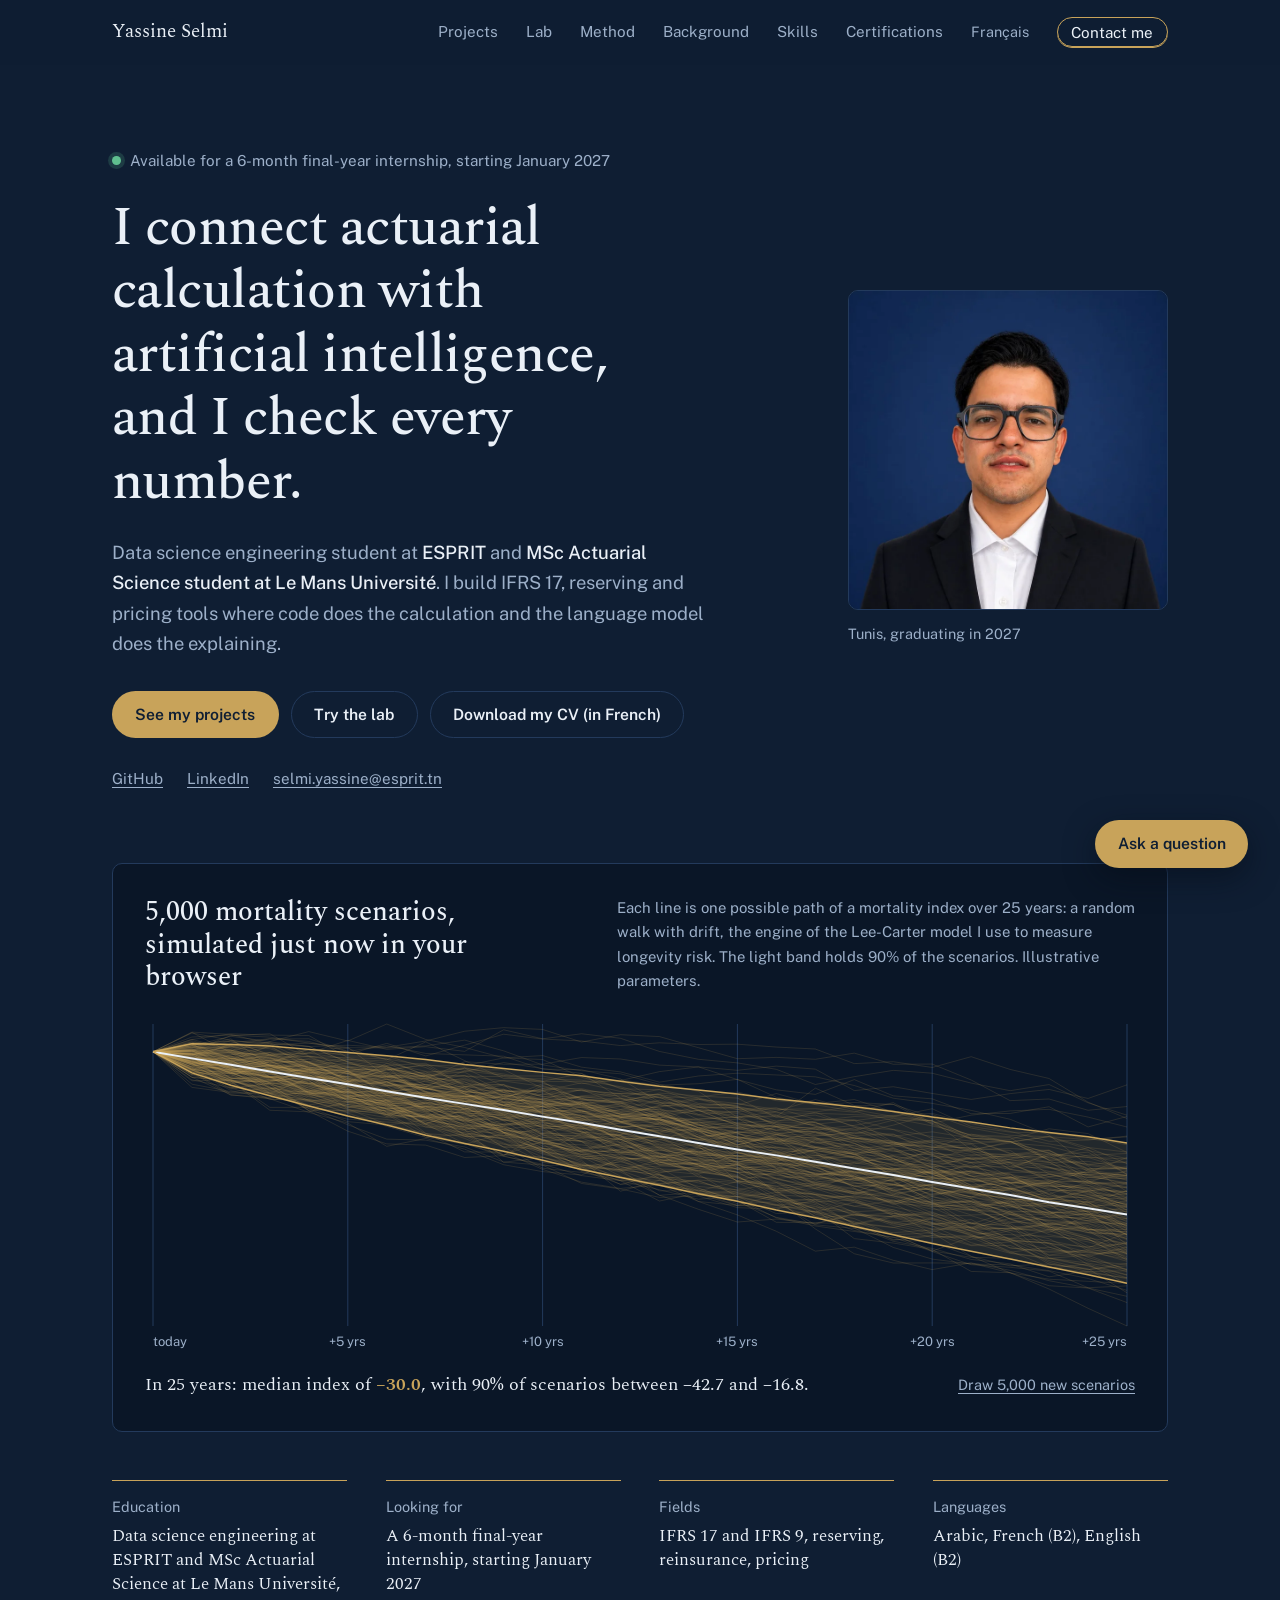
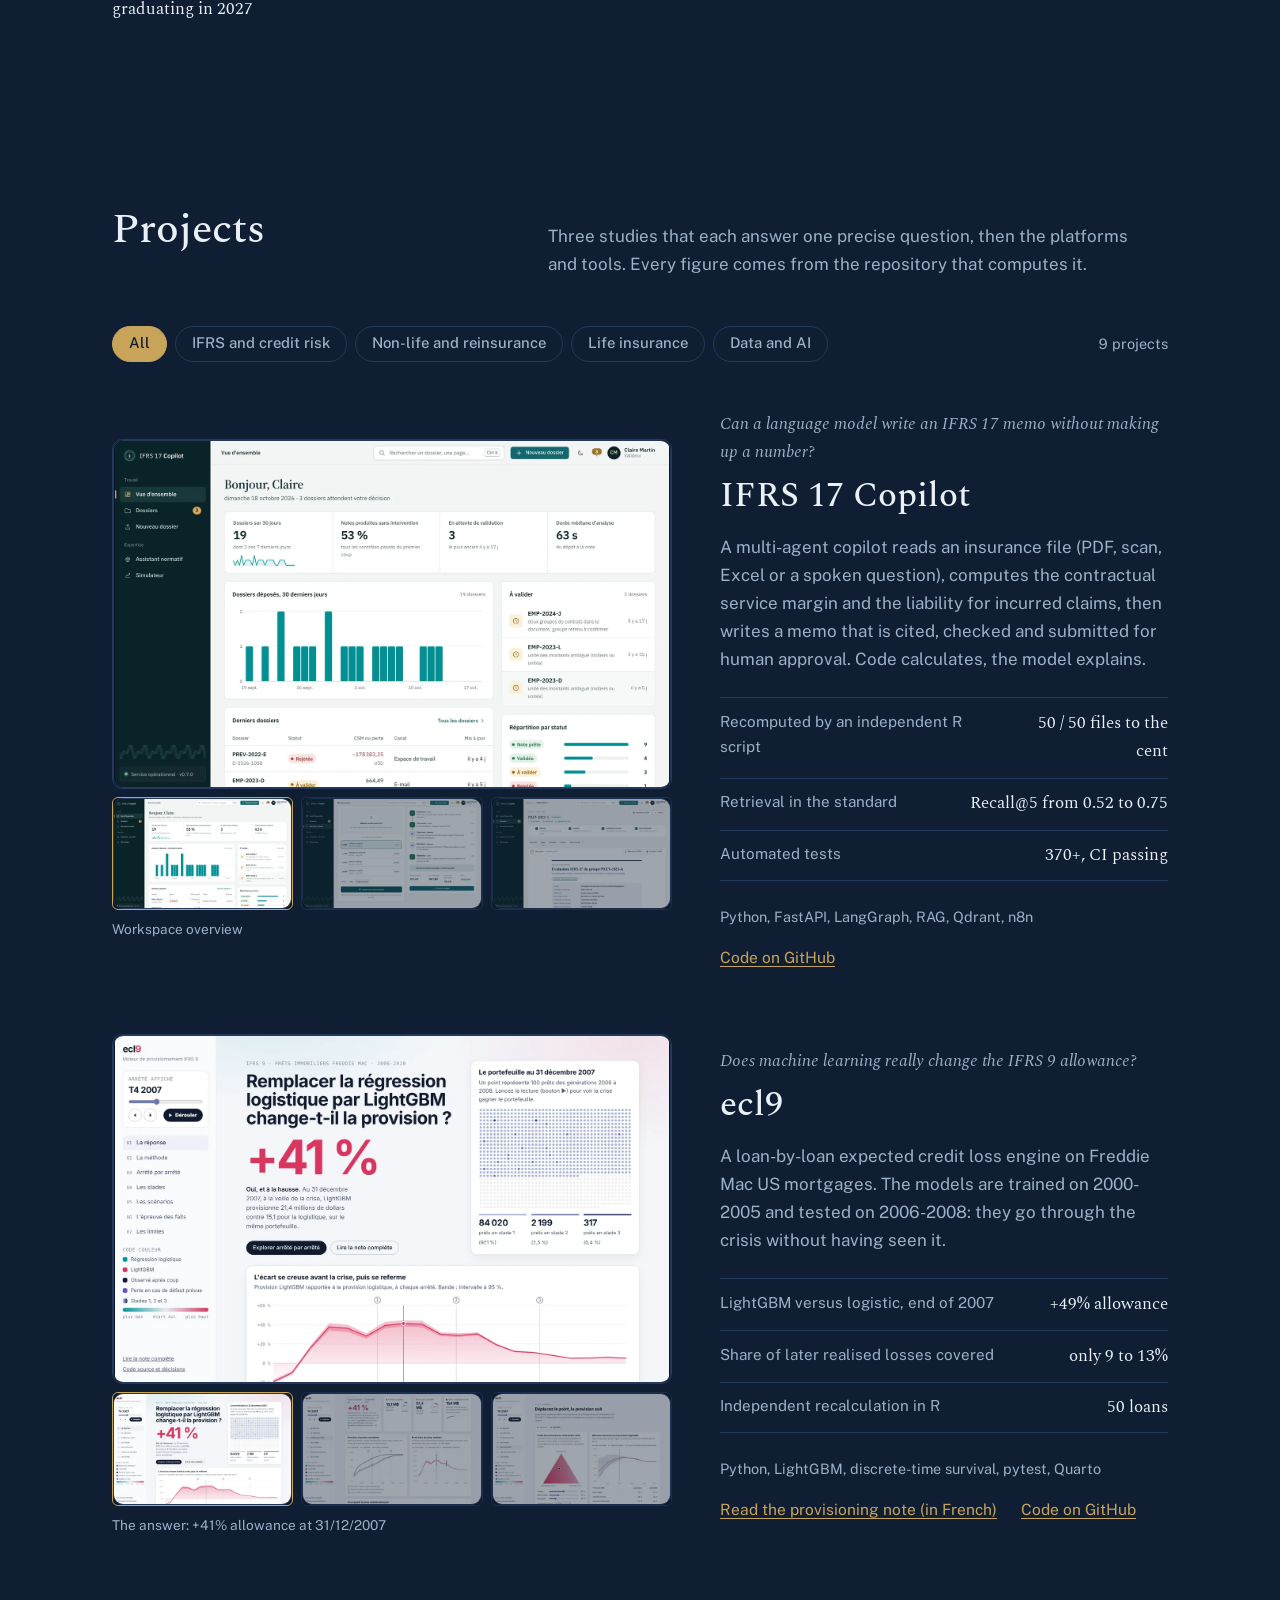
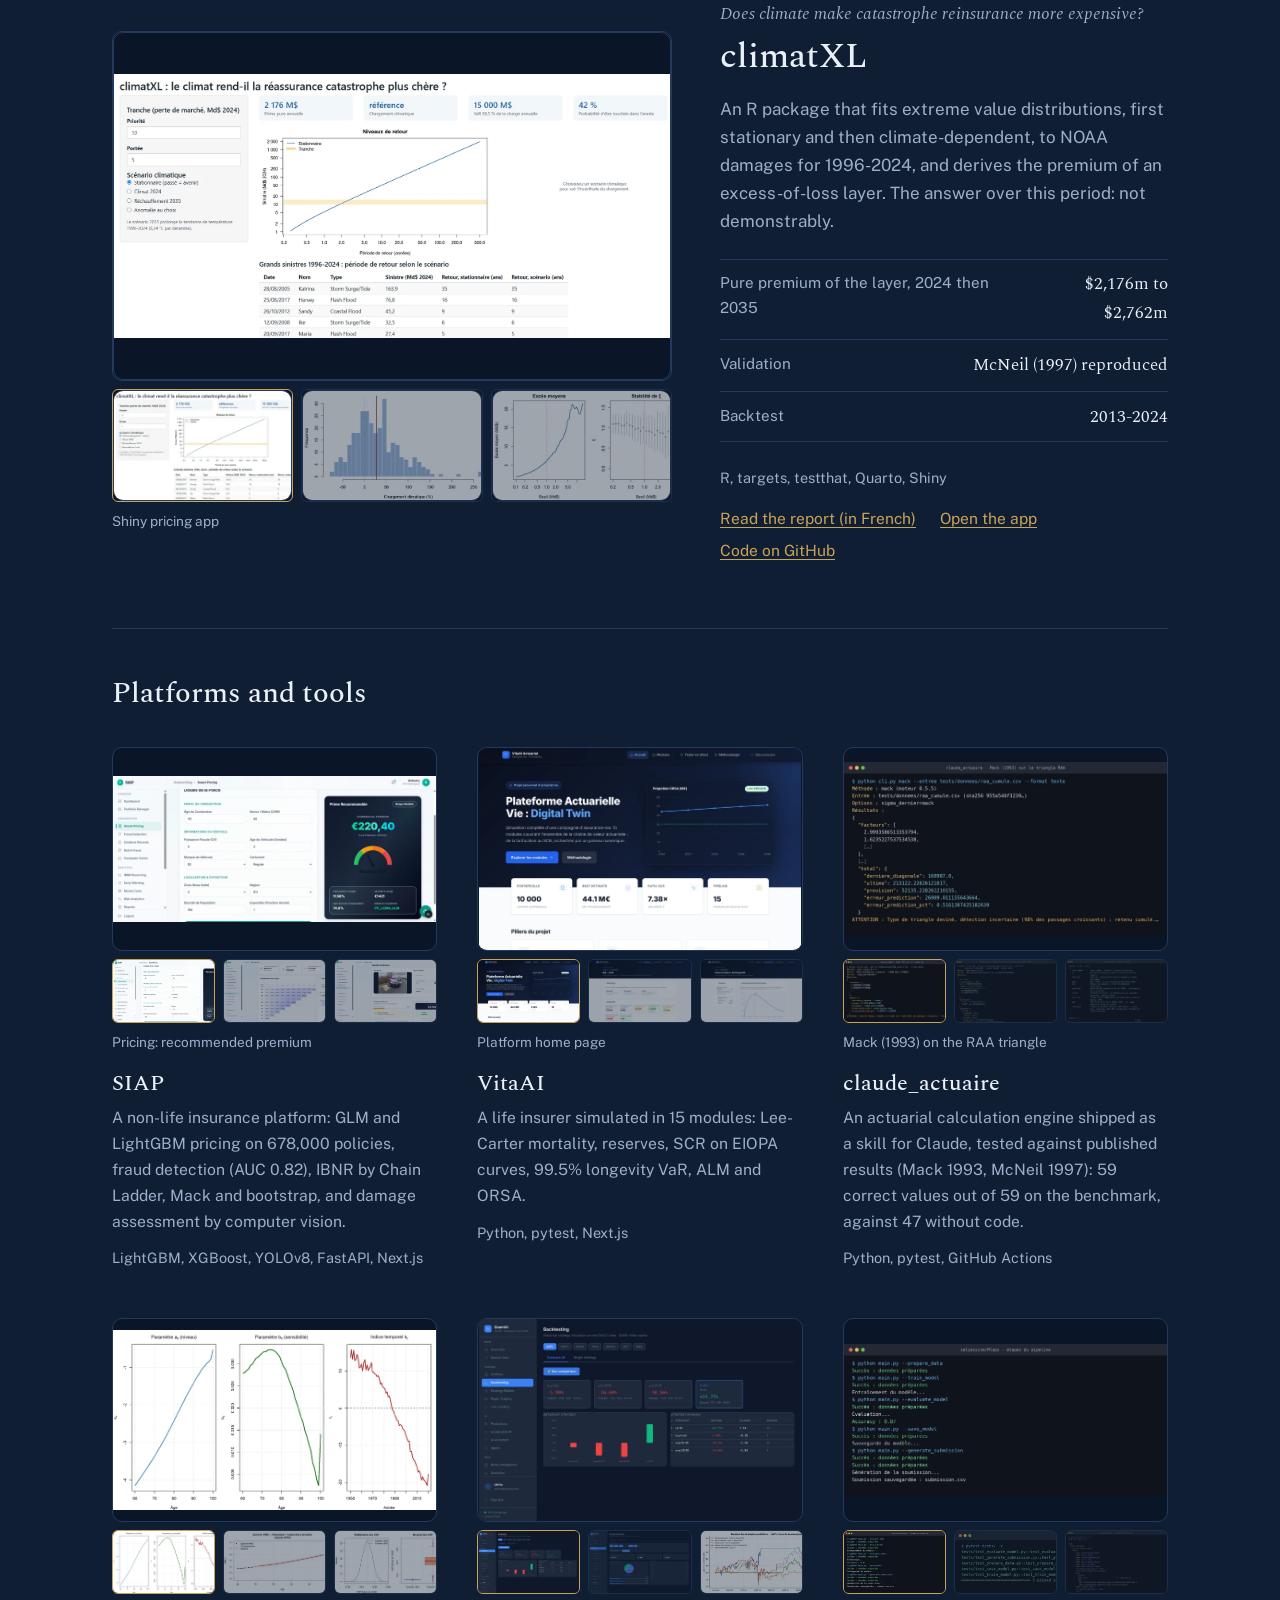
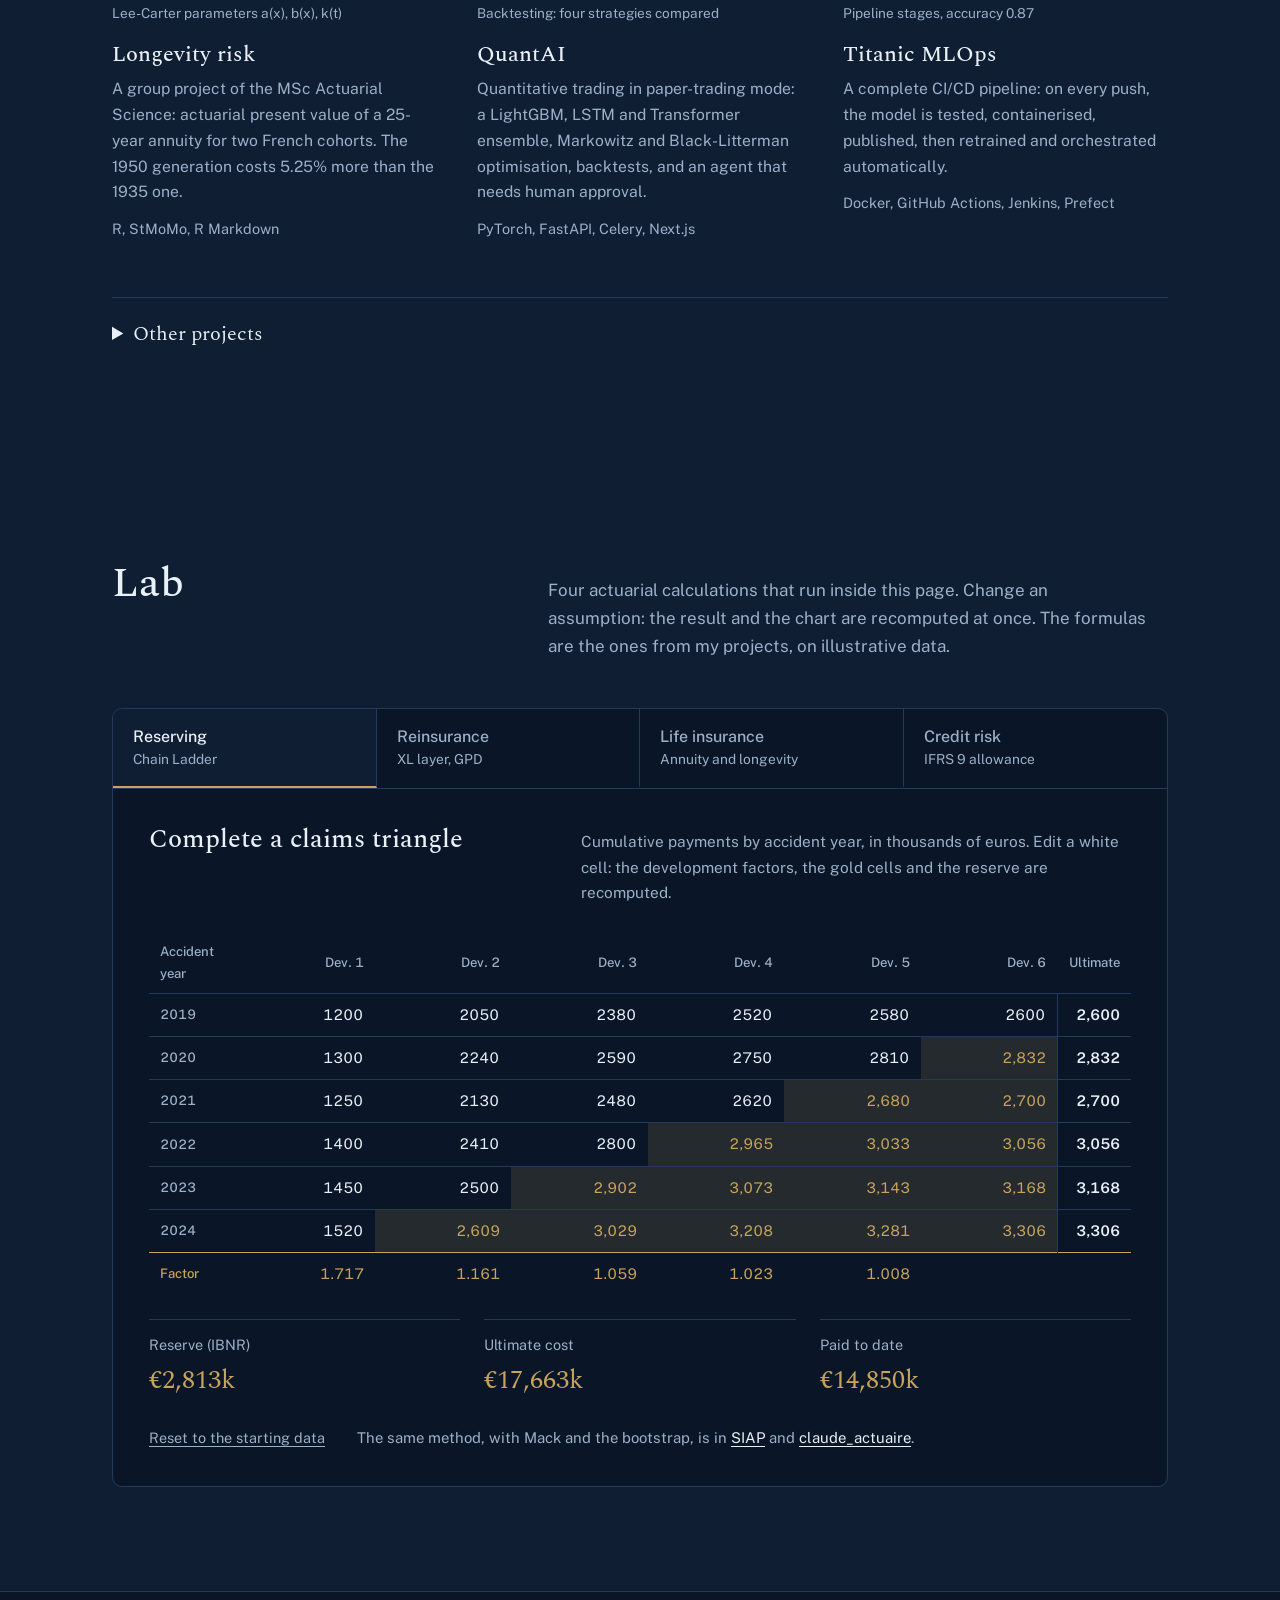
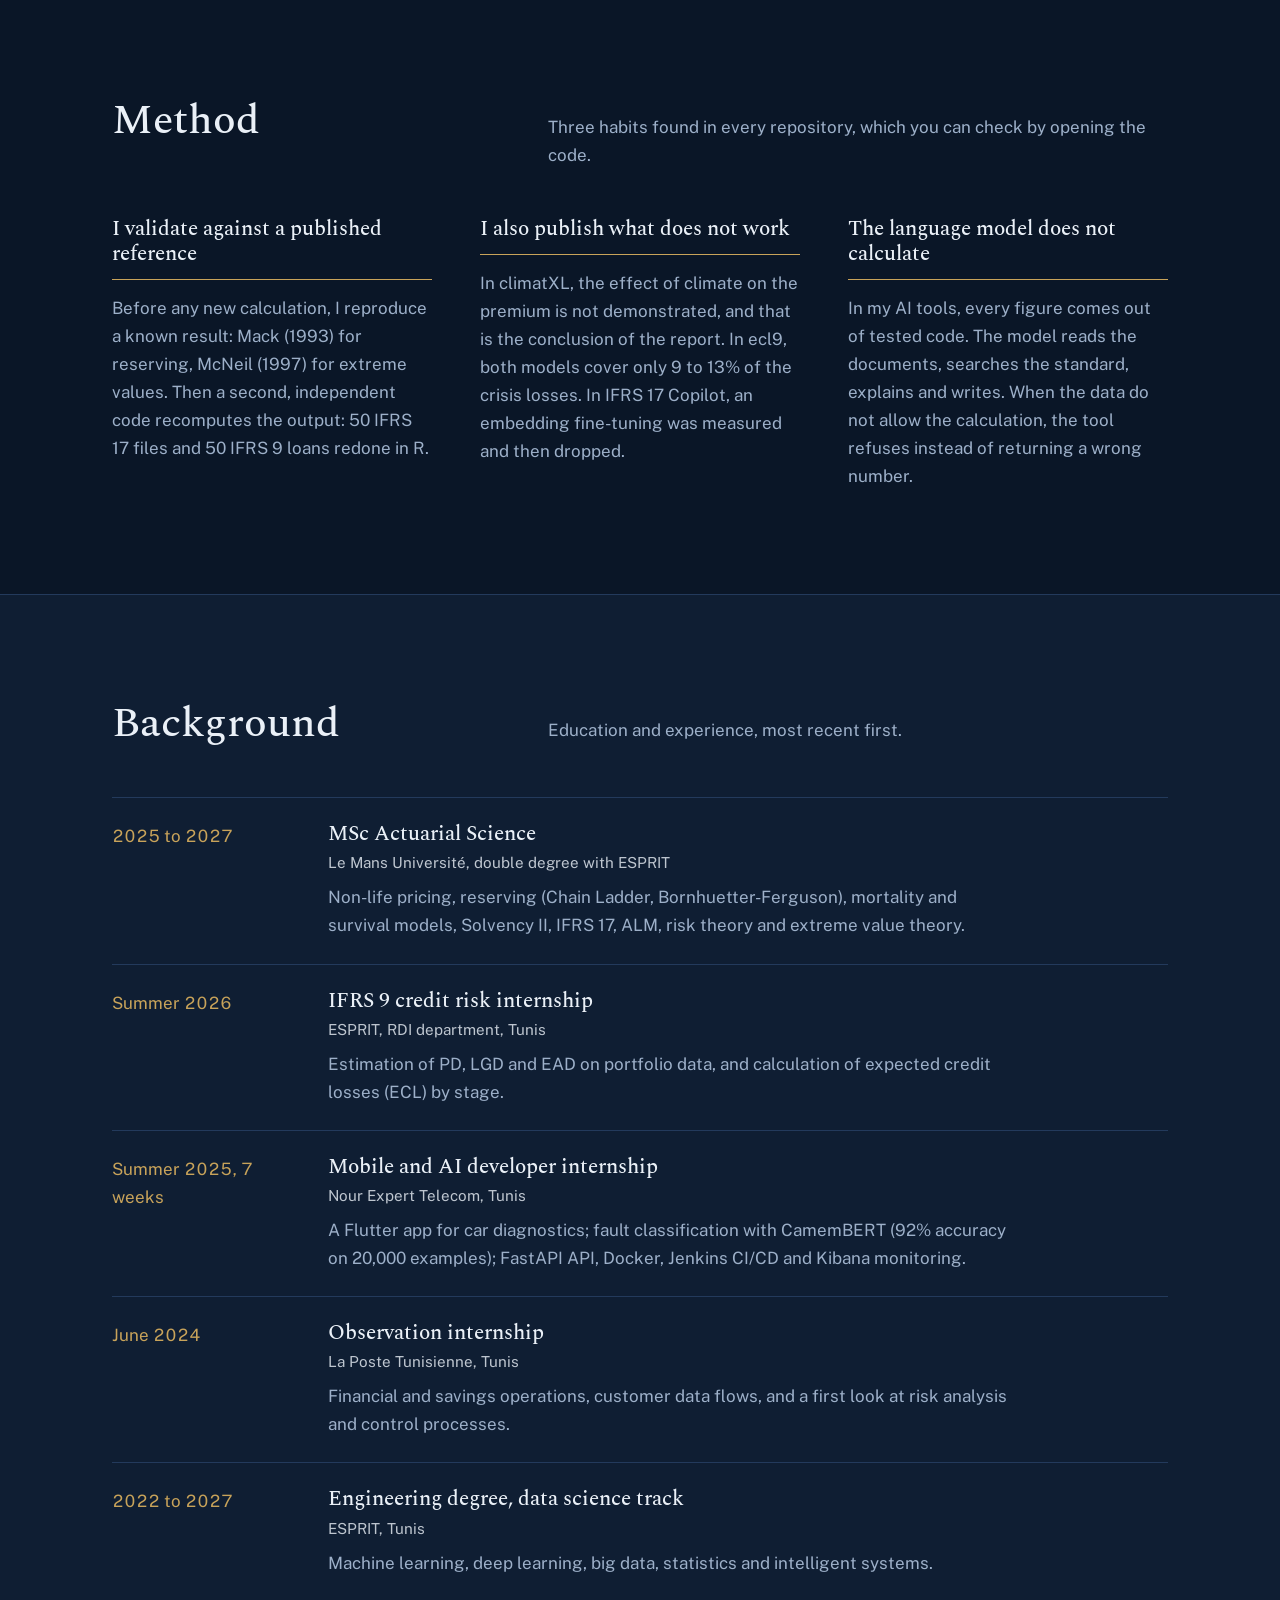
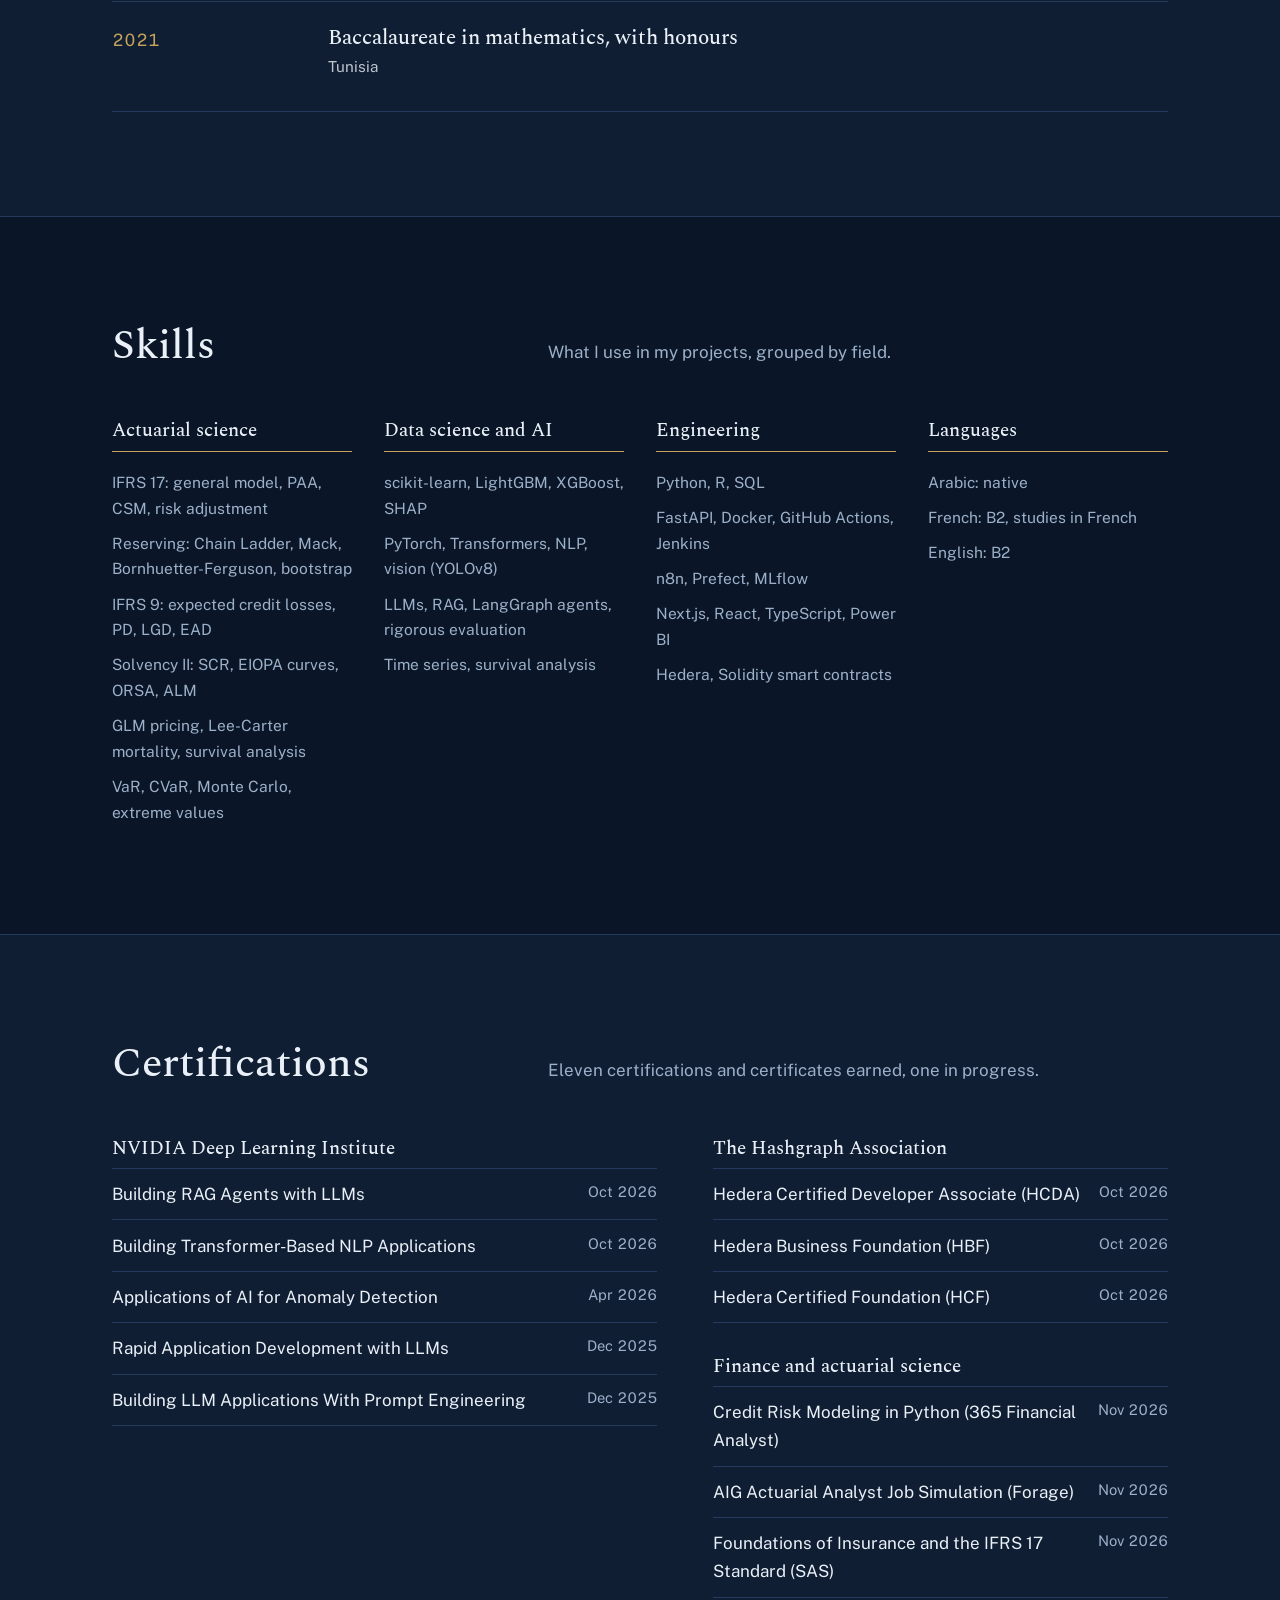
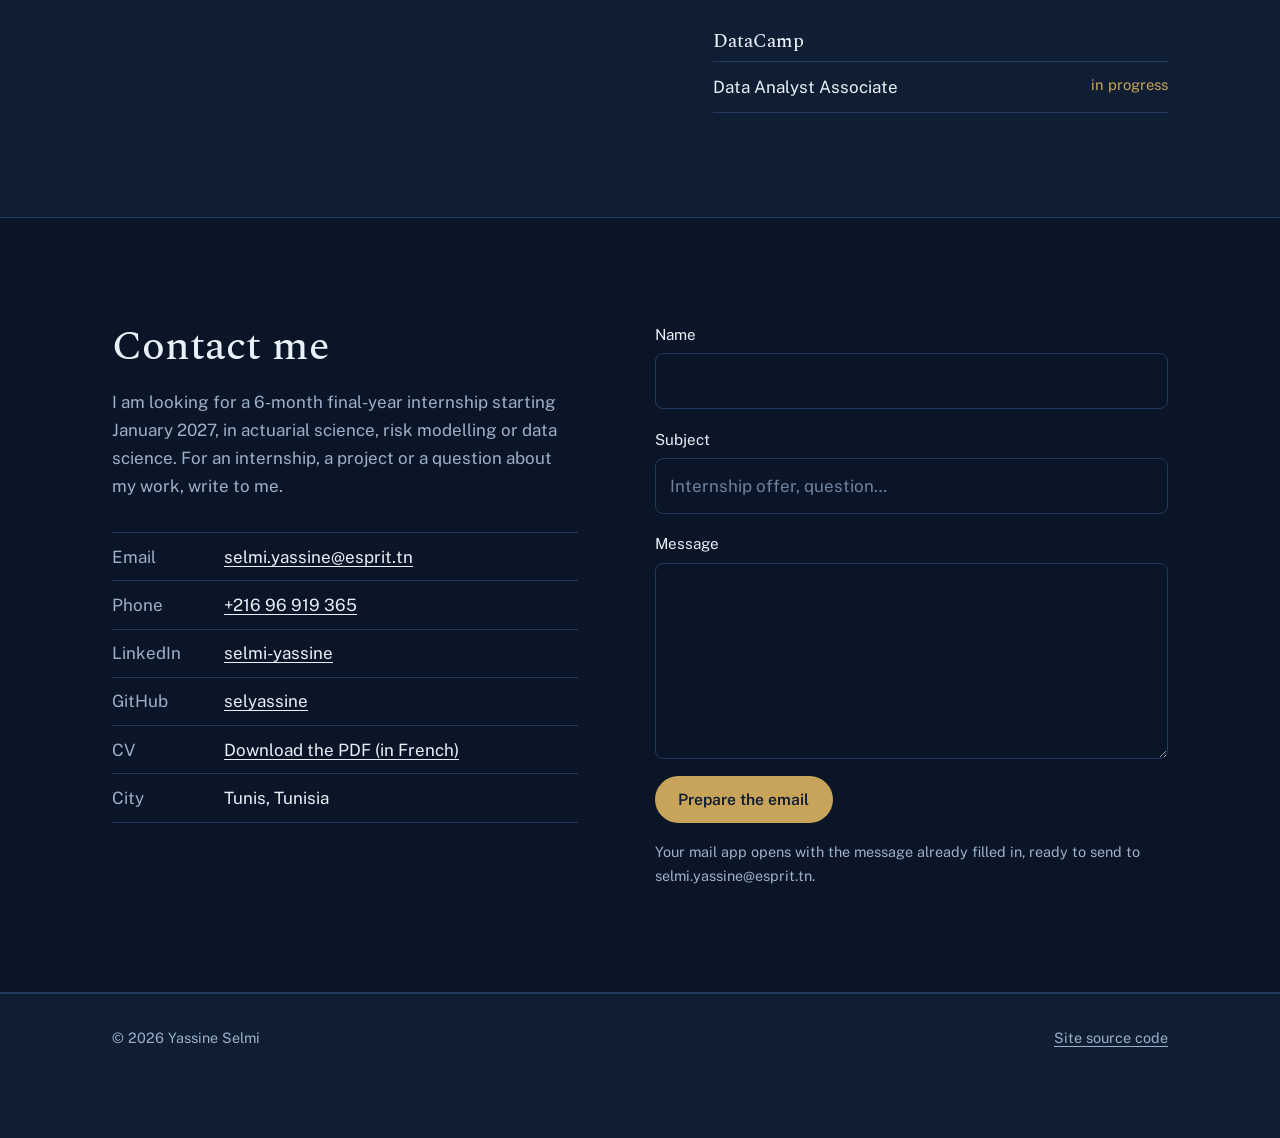
==== commit da8f513b: "Projets : galerie de trois images par projet (FR et EN)" ====
--- a/en/index.html
+++ b/en/index.html
@@ -113,9 +113,17 @@
         </div>
 
         <article class="feature" data-dom="ifrs ia">
-          <a class="feature__media" href="https://github.com/selyassine/ifrs17-copilot" tabindex="-1" aria-hidden="true">
-            <img src="../assets/img/ifrs17-copilot.webp" width="1400" height="875" loading="lazy" alt="">
-          </a>
+          <figure class="gallery feature__media">
+            <a class="gallery__main" href="../assets/img/projets/ifrs17-copilot-1.webp">
+              <img src="../assets/img/projets/ifrs17-copilot-1.webp" width="1400" height="875" loading="lazy" alt="Workspace overview">
+            </a>
+            <div class="gallery__thumbs">
+              <a class="gallery__thumb" href="../assets/img/projets/ifrs17-copilot-1.webp" data-caption="Workspace overview" aria-label="Show image 1: Workspace overview" aria-current="true"><img src="../assets/img/projets/ifrs17-copilot-1-mini.webp" width="480" height="300" loading="lazy" alt=""></a>
+              <a class="gallery__thumb" href="../assets/img/projets/ifrs17-copilot-2.webp" data-caption="Agent chain on a case file" aria-label="Show image 2: Agent chain on a case file"><img src="../assets/img/projets/ifrs17-copilot-2-mini.webp" width="480" height="300" loading="lazy" alt=""></a>
+              <a class="gallery__thumb" href="../assets/img/projets/ifrs17-copilot-3.webp" data-caption="Generated IFRS 17 actuarial note" aria-label="Show image 3: Generated IFRS 17 actuarial note"><img src="../assets/img/projets/ifrs17-copilot-3-mini.webp" width="480" height="300" loading="lazy" alt=""></a>
+            </div>
+            <figcaption class="gallery__caption">Workspace overview</figcaption>
+          </figure>
           <div class="feature__body">
             <p class="kicker">Can a language model write an IFRS 17 memo without making up a number?</p>
             <h3><a href="https://github.com/selyassine/ifrs17-copilot">IFRS 17 Copilot</a></h3>
@@ -131,18 +139,16 @@
         </article>
 
         <article class="feature" data-dom="ifrs ia">
-          <figure class="feature__figure">
-            <svg viewBox="0 0 520 300" role="img" aria-labelledby="g-ecl9">
-              <title id="g-ecl9">Allowance at 31 December 2007: 12.7 million dollars with logistic regression, 19.0 million with LightGBM.</title>
-              <text x="24" y="42" class="g-title">Allowance at 31 Dec 2007, in $m</text>
-              <text x="24" y="98" class="g-label">Logistic regression</text>
-              <rect x="24" y="110" width="294" height="34" rx="3" class="g-bar"/>
-              <text x="330" y="134" class="g-value">12.7</text>
-              <text x="24" y="192" class="g-label">LightGBM</text>
-              <rect x="24" y="204" width="440" height="34" rx="3" class="g-bar g-bar--brass"/>
-              <text x="476" y="228" class="g-value g-value--brass">19.0</text>
-              <text x="24" y="276" class="g-note">Same features, same LGD, same scenarios.</text>
-            </svg>
+          <figure class="gallery feature__media">
+            <a class="gallery__main" href="../assets/img/projets/ecl9-1.webp">
+              <img src="../assets/img/projets/ecl9-1.webp" width="1400" height="875" loading="lazy" alt="The answer: +41% allowance at 31/12/2007">
+            </a>
+            <div class="gallery__thumbs">
+              <a class="gallery__thumb" href="../assets/img/projets/ecl9-1.webp" data-caption="The answer: +41% allowance at 31/12/2007" aria-label="Show image 1: The answer: +41% allowance at 31/12/2007" aria-current="true"><img src="../assets/img/projets/ecl9-1-mini.webp" width="480" height="300" loading="lazy" alt=""></a>
+              <a class="gallery__thumb" href="../assets/img/projets/ecl9-2.webp" data-caption="Allowance and losses, quarter by quarter" aria-label="Show image 2: Allowance and losses, quarter by quarter"><img src="../assets/img/projets/ecl9-2-mini.webp" width="480" height="300" loading="lazy" alt=""></a>
+              <a class="gallery__thumb" href="../assets/img/projets/ecl9-3.webp" data-caption="Scenario weights and their effect on the allowance" aria-label="Show image 3: Scenario weights and their effect on the allowance"><img src="../assets/img/projets/ecl9-3-mini.webp" width="480" height="300" loading="lazy" alt=""></a>
+            </div>
+            <figcaption class="gallery__caption">The answer: +41% allowance at 31/12/2007</figcaption>
           </figure>
           <div class="feature__body">
             <p class="kicker">Does machine learning really change the IFRS 9 allowance?</p>
@@ -159,22 +165,16 @@
         </article>
 
         <article class="feature" data-dom="nonvie">
-          <figure class="feature__figure">
-            <svg viewBox="0 0 520 300" role="img" aria-labelledby="g-climat">
-              <title id="g-climat">2035 climate loading: plus 27 percent, within a bootstrap interval from minus 59 to plus 142 percent, which contains zero.</title>
-              <text x="24" y="42" class="g-title">2035 climate loading, $5bn xs $10bn layer</text>
-              <line x1="40" y1="170" x2="490" y2="170" class="g-axis"/>
-              <line x1="220" y1="96" x2="220" y2="222" class="g-zero"/>
-              <text x="220" y="246" class="g-tick">0%</text>
-              <line x1="113.8" y1="150" x2="475.6" y2="150" class="g-interval"/>
-              <line x1="113.8" y1="138" x2="113.8" y2="162" class="g-interval"/>
-              <line x1="475.6" y1="138" x2="475.6" y2="162" class="g-interval"/>
-              <circle cx="268.6" cy="150" r="8" class="g-point"/>
-              <text x="268.6" y="124" class="g-value g-value--brass g-mid">+27%</text>
-              <text x="113.8" y="196" class="g-tick">−59%</text>
-              <text x="475.6" y="196" class="g-tick">+142%</text>
-              <text x="24" y="276" class="g-note">The bootstrap interval contains zero: effect not demonstrated.</text>
-            </svg>
+          <figure class="gallery feature__media">
+            <a class="gallery__main" href="../assets/img/projets/climatxl-1.webp">
+              <img src="../assets/img/projets/climatxl-1.webp" width="1400" height="667" loading="lazy" alt="Shiny pricing app">
+            </a>
+            <div class="gallery__thumbs">
+              <a class="gallery__thumb" href="../assets/img/projets/climatxl-1.webp" data-caption="Shiny pricing app" aria-label="Show image 1: Shiny pricing app" aria-current="true"><img src="../assets/img/projets/climatxl-1-mini.webp" width="480" height="300" loading="lazy" alt=""></a>
+              <a class="gallery__thumb" href="../assets/img/projets/climatxl-2.webp" data-caption="2035 climate loading: bootstrap distribution" aria-label="Show image 2: 2035 climate loading: bootstrap distribution"><img src="../assets/img/projets/climatxl-2-mini.webp" width="480" height="300" loading="lazy" alt=""></a>
+              <a class="gallery__thumb" href="../assets/img/projets/climatxl-3.webp" data-caption="Threshold choice: mean excess and stability of ξ" aria-label="Show image 3: Threshold choice: mean excess and stability of ξ"><img src="../assets/img/projets/climatxl-3-mini.webp" width="480" height="300" loading="lazy" alt=""></a>
+            </div>
+            <figcaption class="gallery__caption">Shiny pricing app</figcaption>
           </figure>
           <div class="feature__body">
             <p class="kicker">Does climate make catastrophe reinsurance more expensive?</p>
@@ -193,43 +193,97 @@
         <h3 class="subhead" id="t-plateformes">Platforms and tools</h3>
         <div class="projects">
           <article class="project" data-dom="nonvie ia">
-            <img src="../assets/img/siap.webp" width="1200" height="738" loading="lazy" alt="Vehicle damage detection with YOLOv8, with severity and estimated cost">
+            <figure class="gallery">
+              <a class="gallery__main" href="../assets/img/projets/siap-1.webp">
+                <img src="../assets/img/projets/siap-1.webp" width="1400" height="632" loading="lazy" alt="Pricing: recommended premium">
+              </a>
+              <div class="gallery__thumbs">
+                <a class="gallery__thumb" href="../assets/img/projets/siap-1.webp" data-caption="Pricing: recommended premium" aria-label="Show image 1: Pricing: recommended premium" aria-current="true"><img src="../assets/img/projets/siap-1-mini.webp" width="480" height="300" loading="lazy" alt=""></a>
+                <a class="gallery__thumb" href="../assets/img/projets/siap-2.webp" data-caption="IBNR reserving: triangle and reserves" aria-label="Show image 2: IBNR reserving: triangle and reserves"><img src="../assets/img/projets/siap-2-mini.webp" width="480" height="300" loading="lazy" alt=""></a>
+                <a class="gallery__thumb" href="../assets/img/projets/siap-3.webp" data-caption="Vision: detected damage and estimated cost" aria-label="Show image 3: Vision: detected damage and estimated cost"><img src="../assets/img/projets/siap-3-mini.webp" width="480" height="300" loading="lazy" alt=""></a>
+              </div>
+              <figcaption class="gallery__caption">Pricing: recommended premium</figcaption>
+            </figure>
             <h3><a href="https://github.com/selyassine/SIAP">SIAP</a></h3>
             <p>A non-life insurance platform: GLM and LightGBM pricing on 678,000 policies, fraud detection (AUC 0.82), IBNR by Chain Ladder, Mack and bootstrap, and damage assessment by computer vision.</p>
             <p class="stack">LightGBM, XGBoost, YOLOv8, FastAPI, Next.js</p>
           </article>
           <article class="project" data-dom="vie">
-            <img src="../assets/img/vitaai.webp" width="844" height="566" loading="lazy" alt="Mortality curves projected by the Lee-Carter model">
+            <figure class="gallery">
+              <a class="gallery__main" href="../assets/img/projets/vitaai-1.webp">
+                <img src="../assets/img/projets/vitaai-1.webp" width="1400" height="875" loading="lazy" alt="Platform home page">
+              </a>
+              <div class="gallery__thumbs">
+                <a class="gallery__thumb" href="../assets/img/projets/vitaai-1.webp" data-caption="Platform home page" aria-label="Show image 1: Platform home page" aria-current="true"><img src="../assets/img/projets/vitaai-1-mini.webp" width="480" height="300" loading="lazy" alt=""></a>
+                <a class="gallery__thumb" href="../assets/img/projets/vitaai-2.webp" data-caption="Module M4: SCR" aria-label="Show image 2: Module M4: SCR"><img src="../assets/img/projets/vitaai-2-mini.webp" width="480" height="300" loading="lazy" alt=""></a>
+                <a class="gallery__thumb" href="../assets/img/projets/vitaai-3.webp" data-caption="Demo: margin vs lapse trade-off (M9)" aria-label="Show image 3: Demo: margin vs lapse trade-off (M9)"><img src="../assets/img/projets/vitaai-3-mini.webp" width="480" height="300" loading="lazy" alt=""></a>
+              </div>
+              <figcaption class="gallery__caption">Platform home page</figcaption>
+            </figure>
             <h3><a href="https://github.com/selyassine/VITA">VitaAI</a></h3>
             <p>A life insurer simulated in 15 modules: Lee-Carter mortality, reserves, SCR on EIOPA curves, 99.5% longevity VaR, ALM and ORSA.</p>
             <p class="stack">Python, pytest, Next.js</p>
           </article>
-          <article class="project project--text" data-dom="nonvie vie ia">
-            <div class="pipeline" aria-hidden="true">
-              <span>question</span><span>skill</span><span>Python scripts</span><span>traceable result</span>
-            </div>
+          <article class="project" data-dom="nonvie vie ia">
+            <figure class="gallery">
+              <a class="gallery__main" href="../assets/img/projets/claude-actuaire-1.webp">
+                <img src="../assets/img/projets/claude-actuaire-1.webp" width="1400" height="752" loading="lazy" alt="Mack (1993) on the RAA triangle">
+              </a>
+              <div class="gallery__thumbs">
+                <a class="gallery__thumb" href="../assets/img/projets/claude-actuaire-1.webp" data-caption="Mack (1993) on the RAA triangle" aria-label="Show image 1: Mack (1993) on the RAA triangle" aria-current="true"><img src="../assets/img/projets/claude-actuaire-1-mini.webp" width="480" height="300" loading="lazy" alt=""></a>
+                <a class="gallery__thumb" href="../assets/img/projets/claude-actuaire-2.webp" data-caption="GPD on the Danish fire losses" aria-label="Show image 2: GPD on the Danish fire losses"><img src="../assets/img/projets/claude-actuaire-2-mini.webp" width="480" height="300" loading="lazy" alt=""></a>
+                <a class="gallery__thumb" href="../assets/img/projets/claude-actuaire-3.webp" data-caption="Engine commands and 409 passing tests" aria-label="Show image 3: Engine commands and 409 passing tests"><img src="../assets/img/projets/claude-actuaire-3-mini.webp" width="480" height="300" loading="lazy" alt=""></a>
+              </div>
+              <figcaption class="gallery__caption">Mack (1993) on the RAA triangle</figcaption>
+            </figure>
             <h3><a href="https://github.com/selyassine/claude_actuaire">claude_actuaire</a></h3>
             <p>An actuarial calculation engine shipped as a skill for Claude, tested against published results (Mack 1993, McNeil 1997): 59 correct values out of 59 on the benchmark, against 47 without code.</p>
             <p class="stack">Python, pytest, GitHub Actions</p>
           </article>
-          <article class="project project--text" data-dom="vie">
-            <div class="pipeline" aria-hidden="true">
-              <span>HMD</span><span>Lee-Carter</span><span>5,000 paths</span><span>APV</span>
-            </div>
+          <article class="project" data-dom="vie">
+            <figure class="gallery">
+              <a class="gallery__main" href="../assets/img/projets/longevite-1.webp">
+                <img src="../assets/img/projets/longevite-1.webp" width="1400" height="778" loading="lazy" alt="Lee-Carter parameters a(x), b(x), k(t)">
+              </a>
+              <div class="gallery__thumbs">
+                <a class="gallery__thumb" href="../assets/img/projets/longevite-1.webp" data-caption="Lee-Carter parameters a(x), b(x), k(t)" aria-label="Show image 1: Lee-Carter parameters a(x), b(x), k(t)" aria-current="true"><img src="../assets/img/projets/longevite-1-mini.webp" width="480" height="300" loading="lazy" alt=""></a>
+                <a class="gallery__thumb" href="../assets/img/projets/longevite-2.webp" data-caption="1950 cohort: simulated paths" aria-label="Show image 2: 1950 cohort: simulated paths"><img src="../assets/img/projets/longevite-2-mini.webp" width="480" height="300" loading="lazy" alt=""></a>
+                <a class="gallery__thumb" href="../assets/img/projets/longevite-3.webp" data-caption="Annuity value distribution for both cohorts" aria-label="Show image 3: Annuity value distribution for both cohorts"><img src="../assets/img/projets/longevite-3-mini.webp" width="480" height="300" loading="lazy" alt=""></a>
+              </div>
+              <figcaption class="gallery__caption">Lee-Carter parameters a(x), b(x), k(t)</figcaption>
+            </figure>
             <h3><a href="https://github.com/selyassine/actuariat-vie-longevite">Longevity risk</a></h3>
             <p>A group project of the MSc Actuarial Science: actuarial present value of a 25-year annuity for two French cohorts. The 1950 generation costs 5.25% more than the 1935 one.</p>
             <p class="stack">R, StMoMo, R Markdown</p>
           </article>
           <article class="project" data-dom="ia">
-            <img src="../assets/img/quantai.webp" width="1100" height="520" loading="lazy" alt="Backtest of four strategies on AAPL compared with buy and hold">
+            <figure class="gallery">
+              <a class="gallery__main" href="../assets/img/projets/quantai-1.webp">
+                <img src="../assets/img/projets/quantai-1.webp" width="1400" height="875" loading="lazy" alt="Backtesting: four strategies compared">
+              </a>
+              <div class="gallery__thumbs">
+                <a class="gallery__thumb" href="../assets/img/projets/quantai-1.webp" data-caption="Backtesting: four strategies compared" aria-label="Show image 1: Backtesting: four strategies compared" aria-current="true"><img src="../assets/img/projets/quantai-1-mini.webp" width="480" height="300" loading="lazy" alt=""></a>
+                <a class="gallery__thumb" href="../assets/img/projets/quantai-2.webp" data-caption="Markowitz portfolio optimisation" aria-label="Show image 2: Markowitz portfolio optimisation"><img src="../assets/img/projets/quantai-2-mini.webp" width="480" height="300" loading="lazy" alt=""></a>
+                <a class="gallery__thumb" href="../assets/img/projets/quantai-3.webp" data-caption="Backtest on AAPL, two years of data" aria-label="Show image 3: Backtest on AAPL, two years of data"><img src="../assets/img/projets/quantai-3-mini.webp" width="480" height="300" loading="lazy" alt=""></a>
+              </div>
+              <figcaption class="gallery__caption">Backtesting: four strategies compared</figcaption>
+            </figure>
             <h3><a href="https://github.com/selyassine/Quant">QuantAI</a></h3>
             <p>Quantitative trading in paper-trading mode: a LightGBM, LSTM and Transformer ensemble, Markowitz and Black-Litterman optimisation, backtests, and an agent that needs human approval.</p>
             <p class="stack">PyTorch, FastAPI, Celery, Next.js</p>
           </article>
-          <article class="project project--text" data-dom="ia">
-            <div class="pipeline" aria-hidden="true">
-              <span>push</span><span>GitHub Actions</span><span>GHCR</span><span>Jenkins</span><span>Prefect</span>
-            </div>
+          <article class="project" data-dom="ia">
+            <figure class="gallery">
+              <a class="gallery__main" href="../assets/img/projets/mlops-1.webp">
+                <img src="../assets/img/projets/mlops-1.webp" width="1400" height="658" loading="lazy" alt="Pipeline stages, accuracy 0.87">
+              </a>
+              <div class="gallery__thumbs">
+                <a class="gallery__thumb" href="../assets/img/projets/mlops-1.webp" data-caption="Pipeline stages, accuracy 0.87" aria-label="Show image 1: Pipeline stages, accuracy 0.87" aria-current="true"><img src="../assets/img/projets/mlops-1-mini.webp" width="480" height="300" loading="lazy" alt=""></a>
+                <a class="gallery__thumb" href="../assets/img/projets/mlops-2.webp" data-caption="pytest tests" aria-label="Show image 2: pytest tests"><img src="../assets/img/projets/mlops-2-mini.webp" width="480" height="300" loading="lazy" alt=""></a>
+                <a class="gallery__thumb" href="../assets/img/projets/mlops-3.webp" data-caption="GitHub Actions workflow" aria-label="Show image 3: GitHub Actions workflow"><img src="../assets/img/projets/mlops-3-mini.webp" width="480" height="300" loading="lazy" alt=""></a>
+              </div>
+              <figcaption class="gallery__caption">Pipeline stages, accuracy 0.87</figcaption>
+            </figure>
             <h3><a href="https://github.com/selyassine/Mlops">Titanic MLOps</a></h3>
             <p>A complete CI/CD pipeline: on every push, the model is tested, containerised, published, then retrained and orchestrated automatically.</p>
             <p class="stack">Docker, GitHub Actions, Jenkins, Prefect</p>
--- a/assets/style.css
+++ b/assets/style.css
@@ -153,17 +153,20 @@
 @media (max-width: 860px) { .feature { grid-template-columns: 1fr; } }
 
 .projects { display: grid; grid-template-columns: repeat(3, 1fr); gap: clamp(2rem, 5vw, 3rem) clamp(1.5rem, 4vw, 2.5rem); }
-.project img { border-radius: var(--radius); border: 1px solid var(--line); aspect-ratio: 16 / 9; object-fit: contain; background: #fff; margin-bottom: 1.1rem; }
+/* Galerie : une grande image et trois miniatures par projet */
+.gallery { margin: 0 0 1.1rem; display: grid; gap: .5rem; }
+.gallery__main { display: block; aspect-ratio: 16 / 10; border: 1px solid var(--line); border-radius: var(--radius); overflow: hidden; background: var(--navy-deep); }
+.gallery__main img { width: 100%; height: 100%; object-fit: contain; }
+.gallery__thumbs { display: grid; grid-template-columns: repeat(3, 1fr); gap: .5rem; }
+.gallery__thumb { display: block; aspect-ratio: 16 / 10; border: 1px solid var(--line); border-radius: 6px; overflow: hidden; background: var(--navy-deep); opacity: .6; transition: opacity .15s, border-color .15s; }
+.gallery__thumb img { width: 100%; height: 100%; object-fit: cover; object-position: top left; }
+.gallery__thumb:hover, .gallery__thumb:focus-visible { opacity: 1; }
+.gallery__thumb[aria-current="true"] { opacity: 1; border-color: var(--brass); }
+.gallery__caption { color: var(--mist); font-size: .85rem; }
+.feature .gallery { margin-bottom: 0; }
 .project h3 { font-size: 1.35rem; margin-bottom: .5rem; }
 .project > p:not(.stack) { font-size: .98rem; }
 .project > p:not(.stack) { color: var(--mist); margin-bottom: .75rem; }
-.project--text .pipeline {
-  aspect-ratio: 16 / 9; margin-bottom: 1.1rem; border: 1px solid var(--line); border-radius: var(--radius);
-  display: flex; align-items: center; justify-content: center; flex-wrap: wrap; gap: .5rem; padding: 1.5rem;
-  background: var(--navy-deep); counter-reset: step;
-}
-.pipeline span { padding: .4rem .7rem; border: 1px solid var(--line); border-radius: 999px; font-size: .88rem; color: var(--paper); position: relative; }
-.pipeline span + span::before { content: ""; position: absolute; left: -.55rem; top: 50%; width: .5rem; height: 1px; background: var(--brass); }
 @media (max-width: 1000px) { .projects { grid-template-columns: repeat(2, 1fr); } }
 @media (max-width: 640px) { .projects { grid-template-columns: 1fr; } }
 
@@ -177,19 +180,6 @@
 
 /* Études : question, figure, résultats */
 .feature .kicker { font-family: var(--serif); font-style: italic; font-size: 1.08rem; }
-.feature__figure { margin: 0; border: 1px solid var(--line); border-radius: var(--radius); background: var(--navy-deep); }
-.feature__figure svg { display: block; width: 100%; height: auto; }
-.g-title { fill: var(--paper); font: 500 17px var(--serif); }
-.g-label, .g-tick, .g-note { fill: var(--mist); font: 400 14px var(--sans); }
-.g-tick, .g-mid { text-anchor: middle; }
-.g-value { fill: var(--paper); font: 600 20px var(--serif); font-variant-numeric: tabular-nums; }
-.g-value--brass { fill: var(--brass); }
-.g-bar { fill: var(--line); }
-.g-bar--brass { fill: var(--brass); }
-.g-axis { stroke: var(--line); stroke-width: 1; }
-.g-zero { stroke: var(--mist); stroke-width: 1; stroke-dasharray: 4 4; }
-.g-interval { stroke: var(--brass); stroke-width: 2; }
-.g-point { fill: var(--brass); stroke: var(--navy-deep); stroke-width: 3; }
 .project__links { display: flex; flex-wrap: wrap; gap: .4rem 1.5rem; margin-top: 1rem; font-size: .97rem; }
 .project__links a { color: var(--brass); }
 .project__links a:hover { color: var(--paper); }
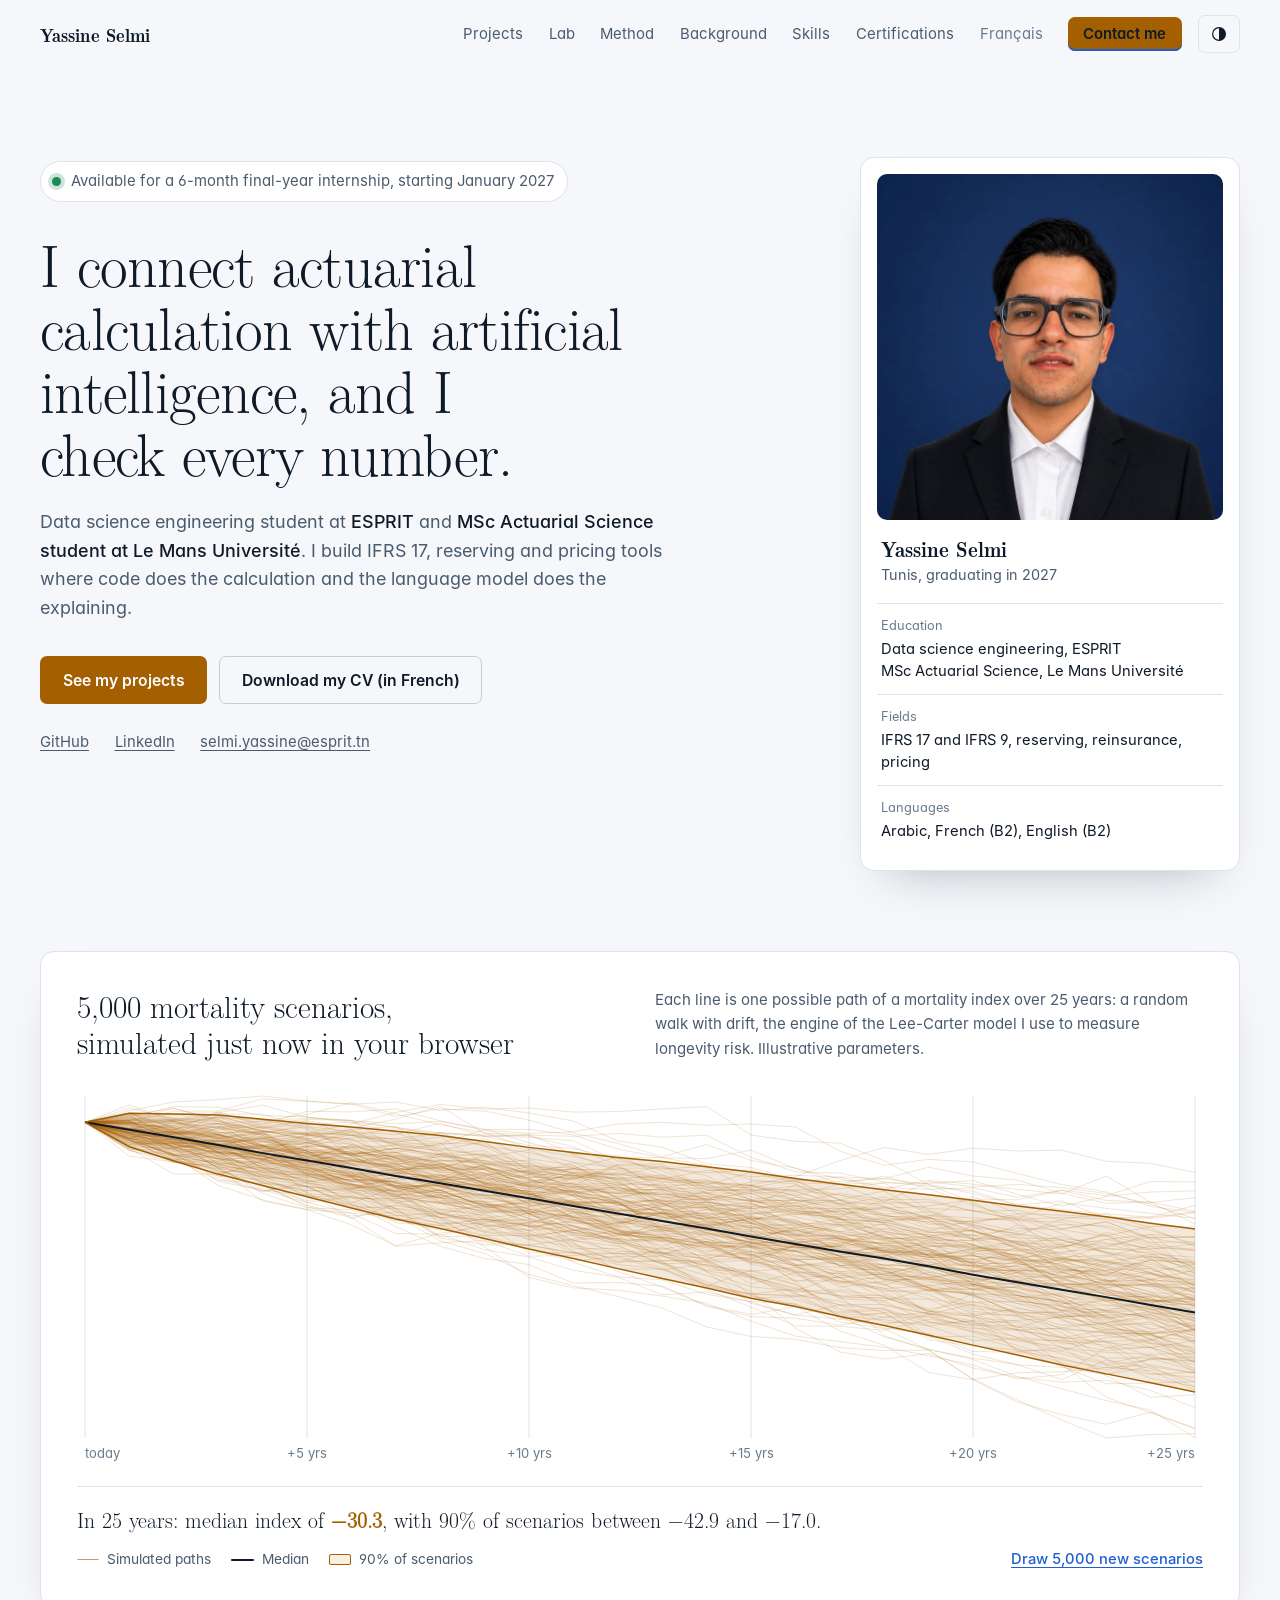
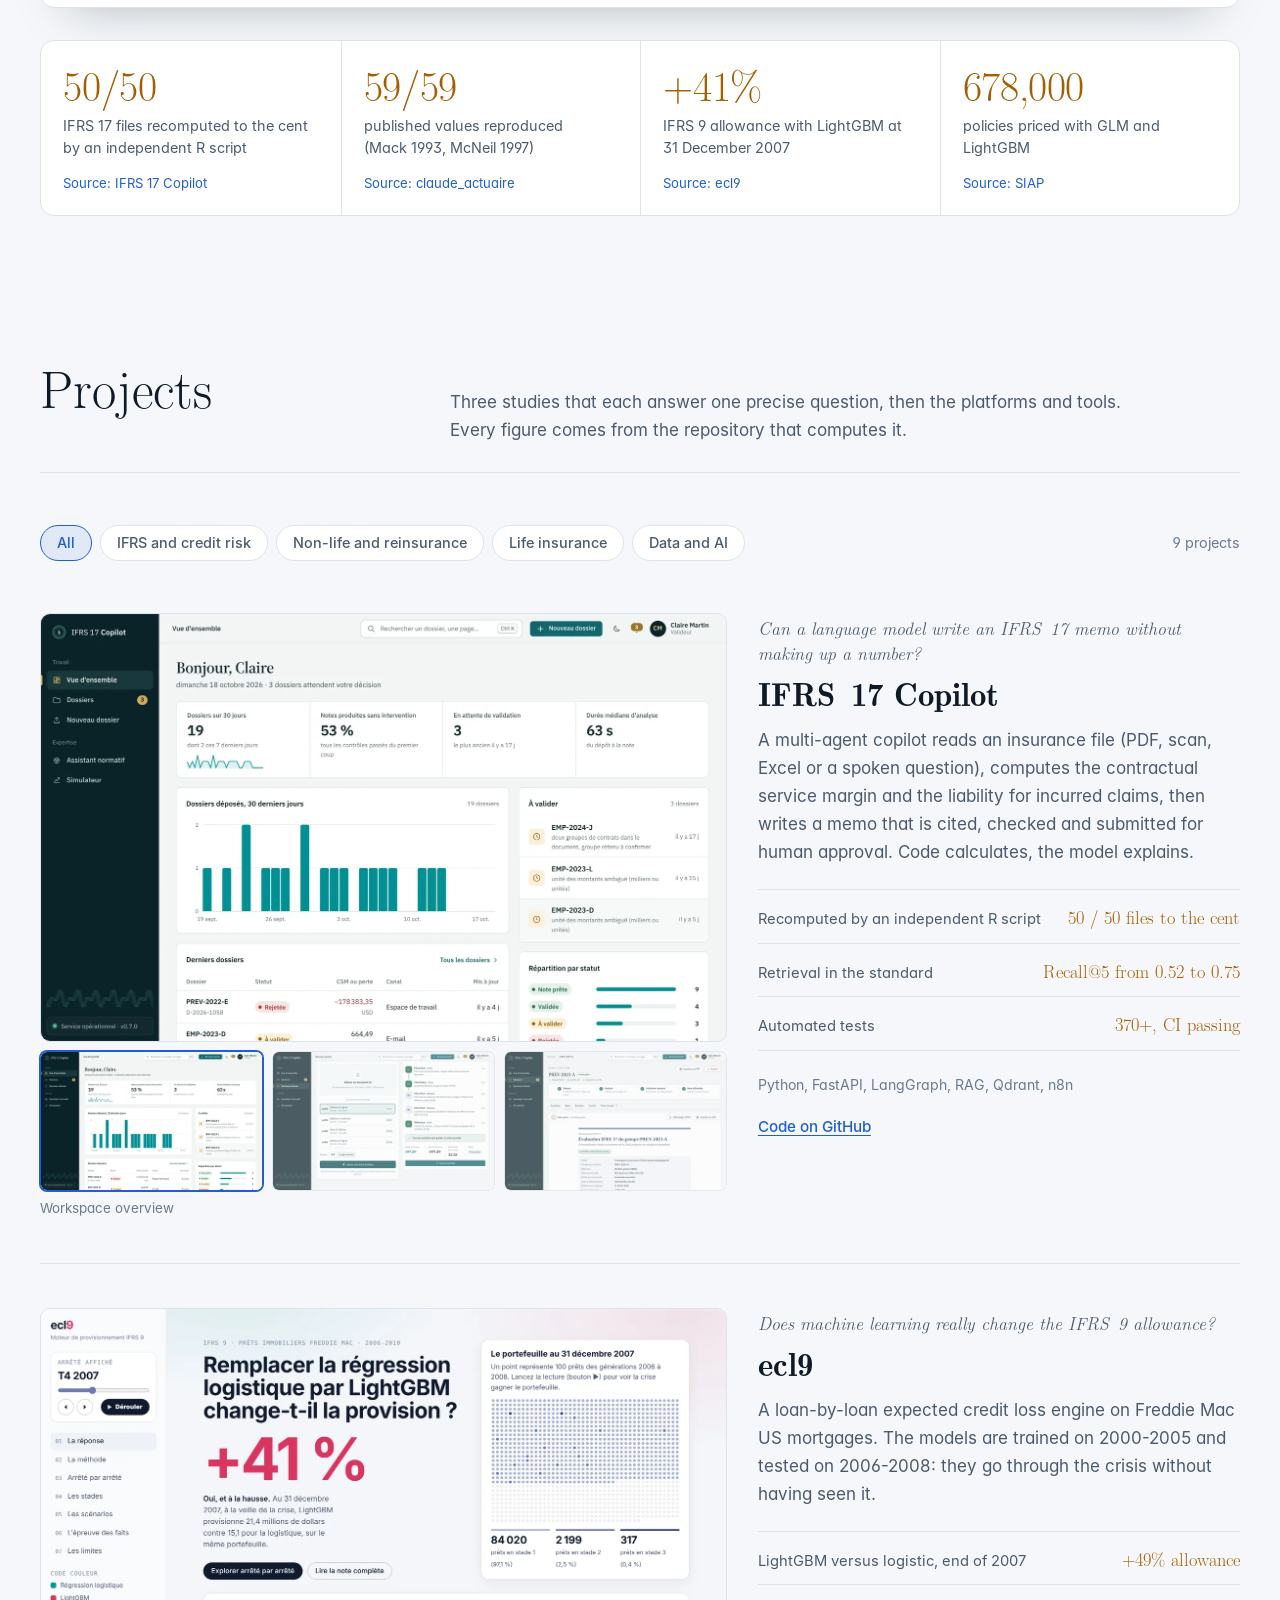
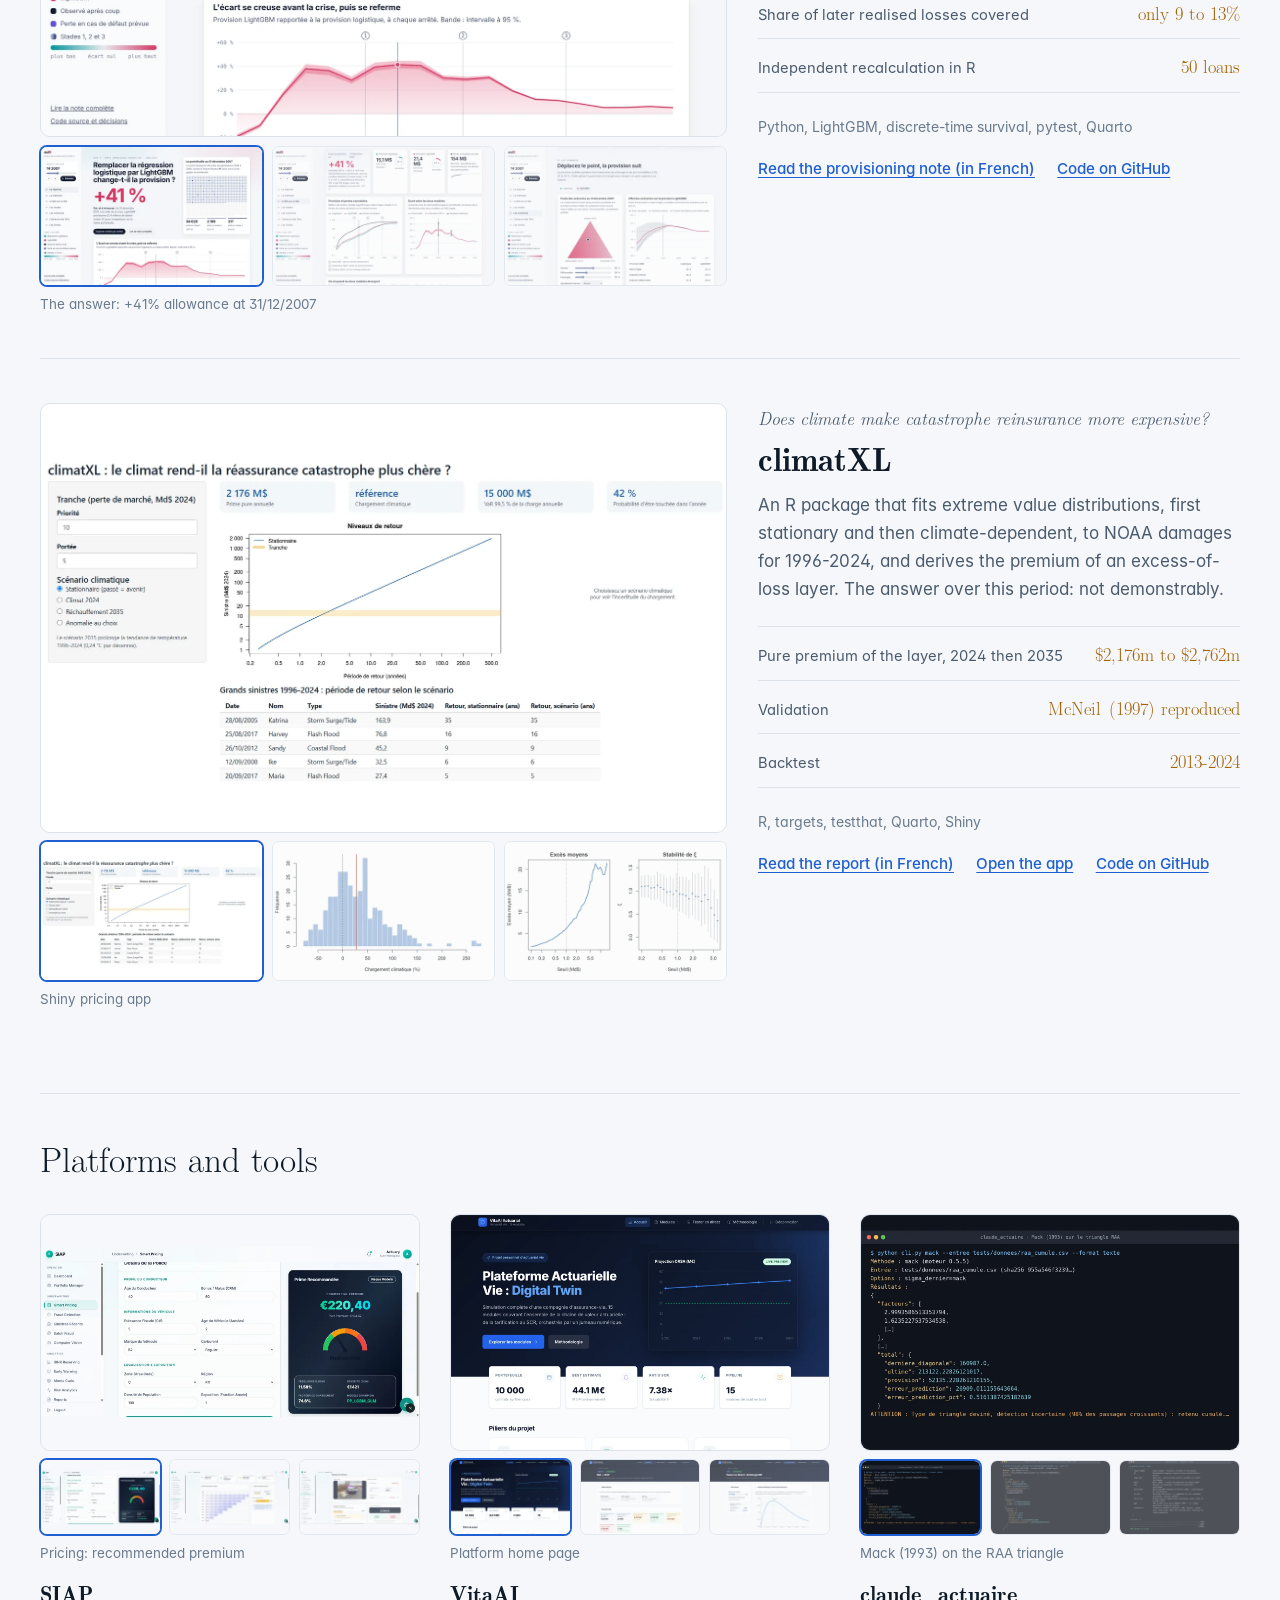
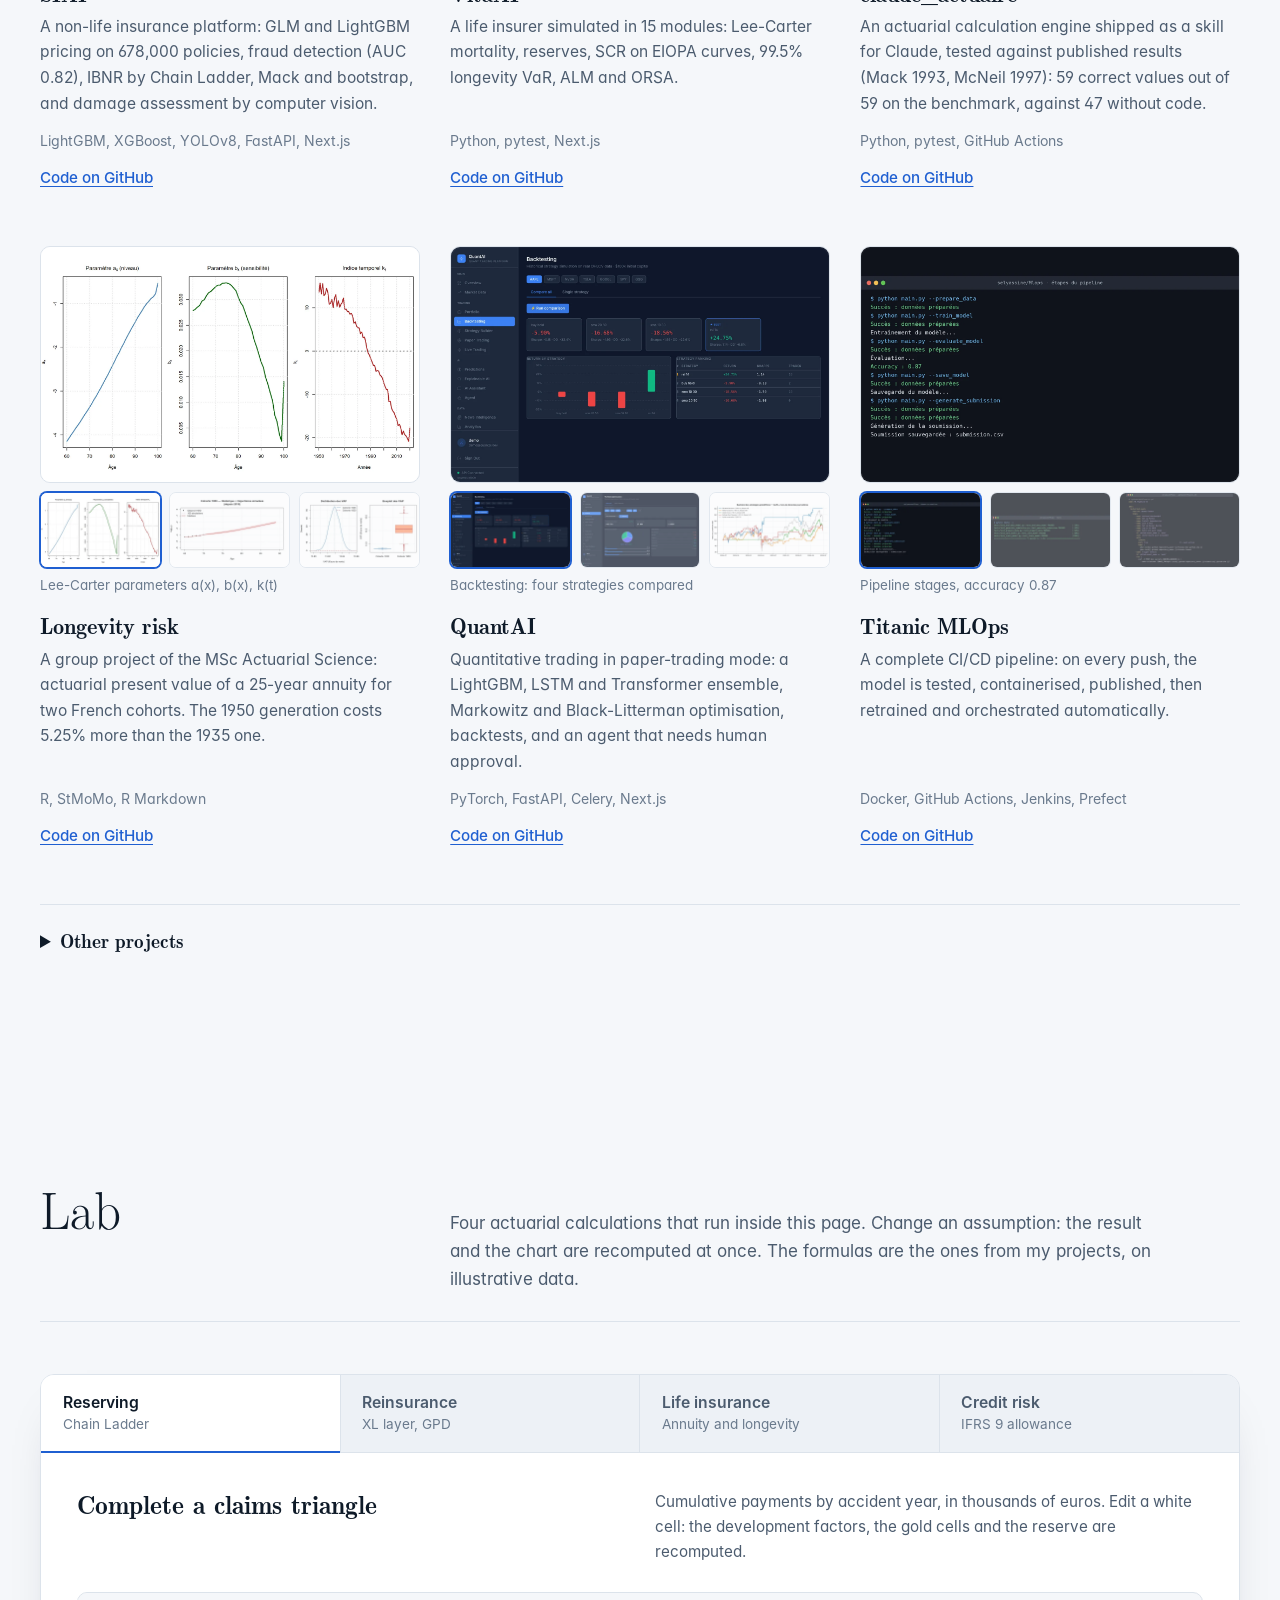
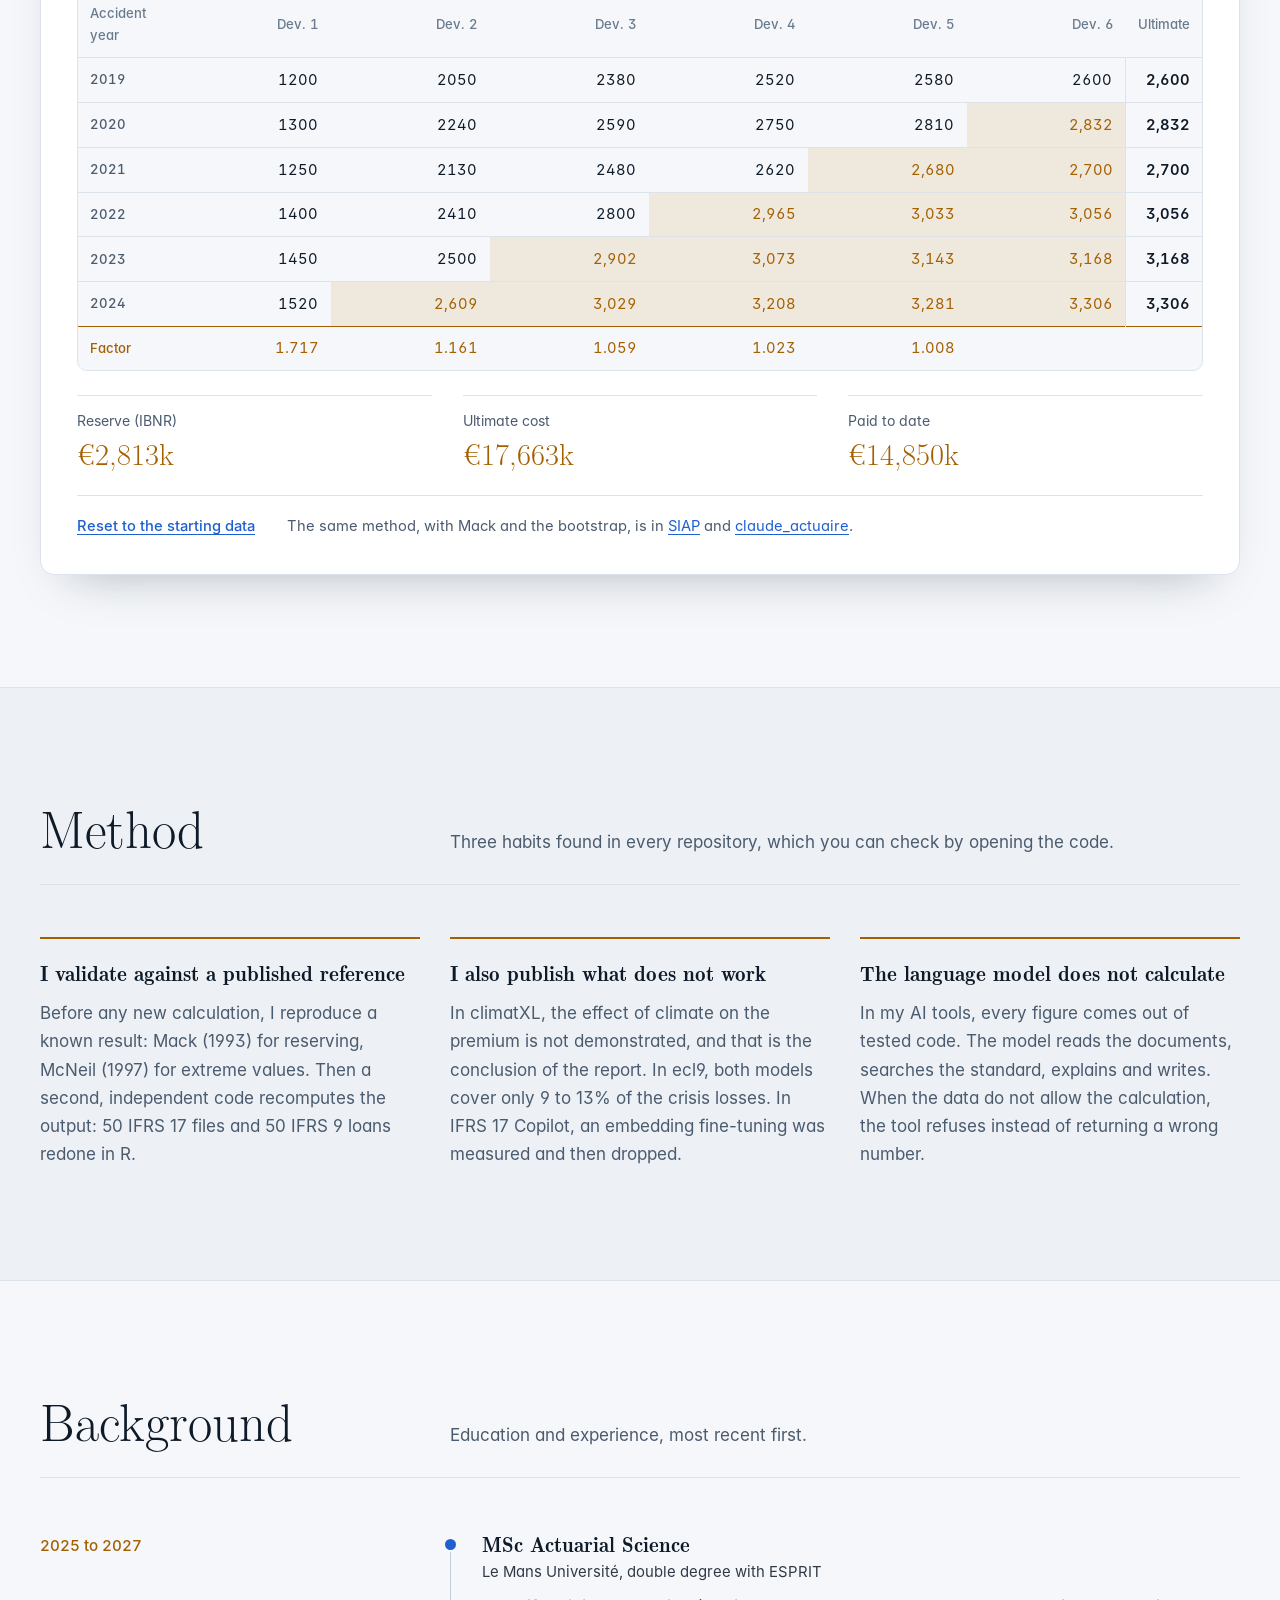
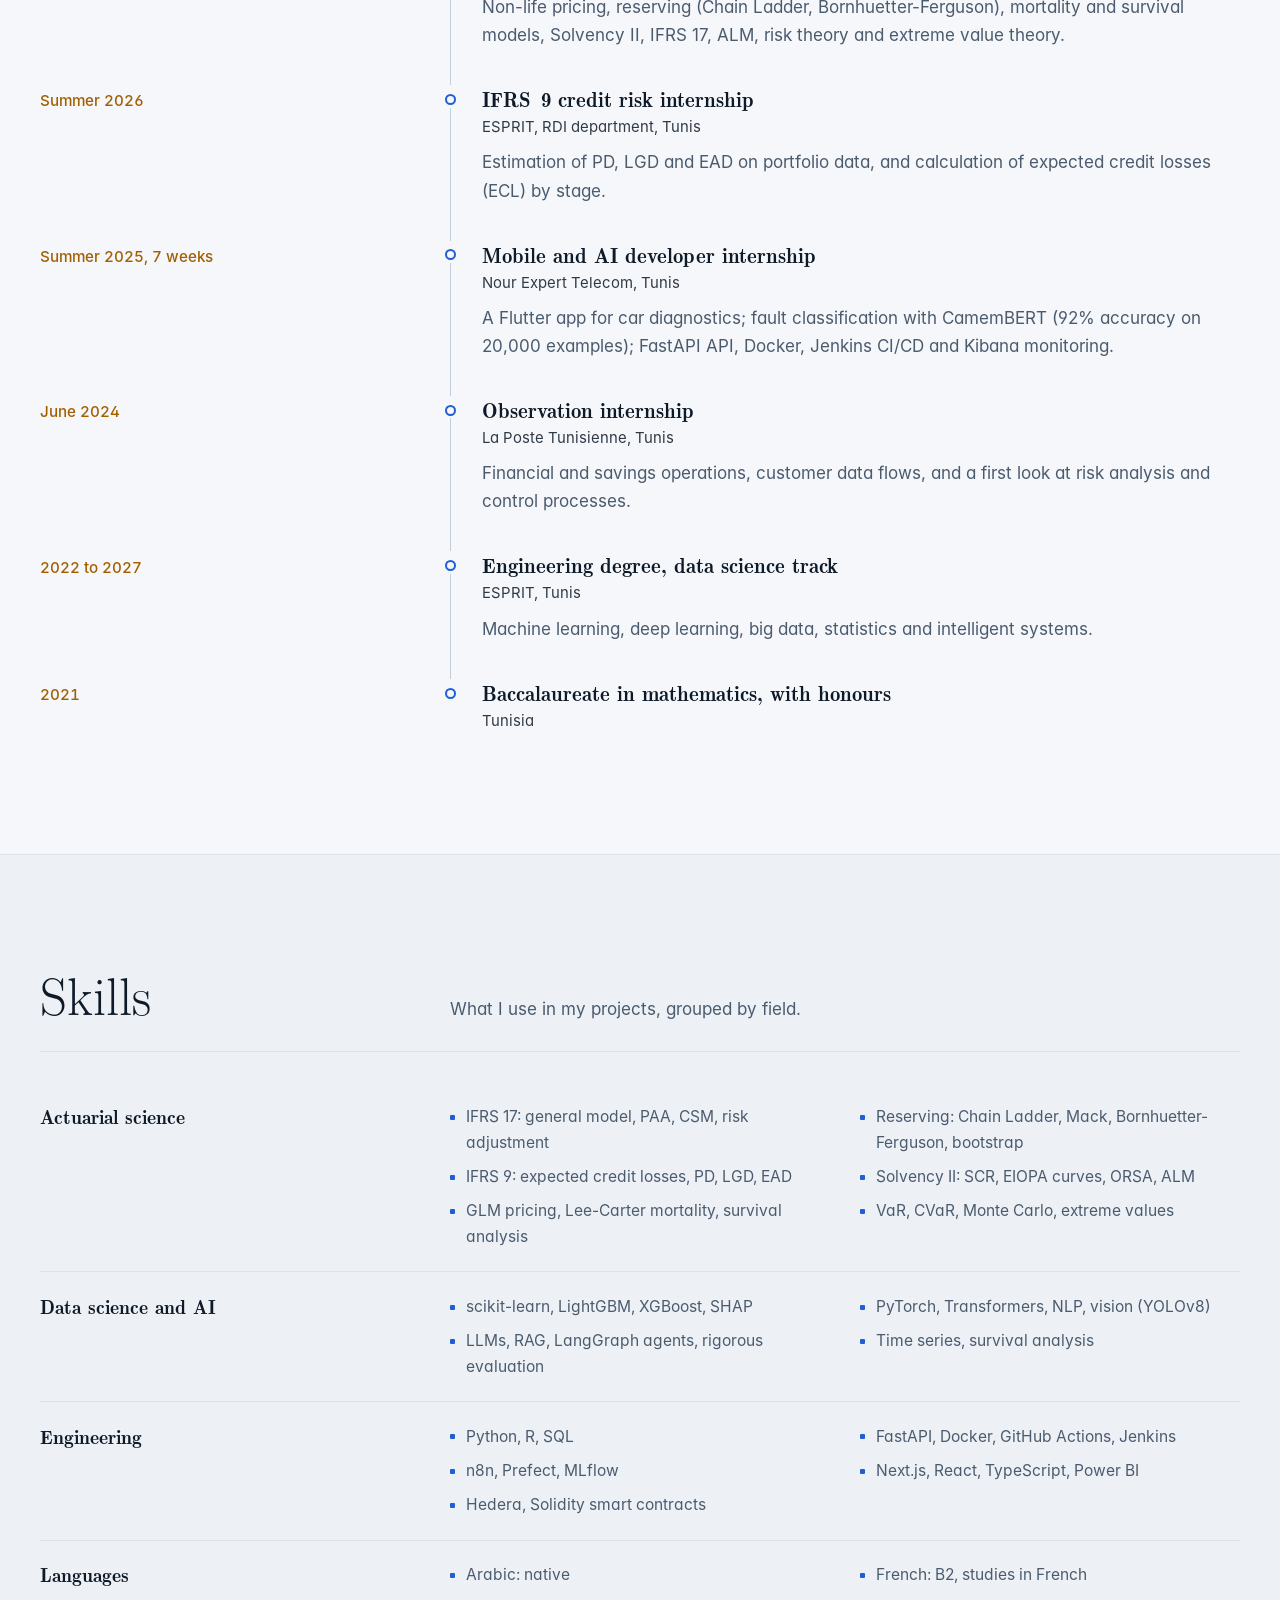
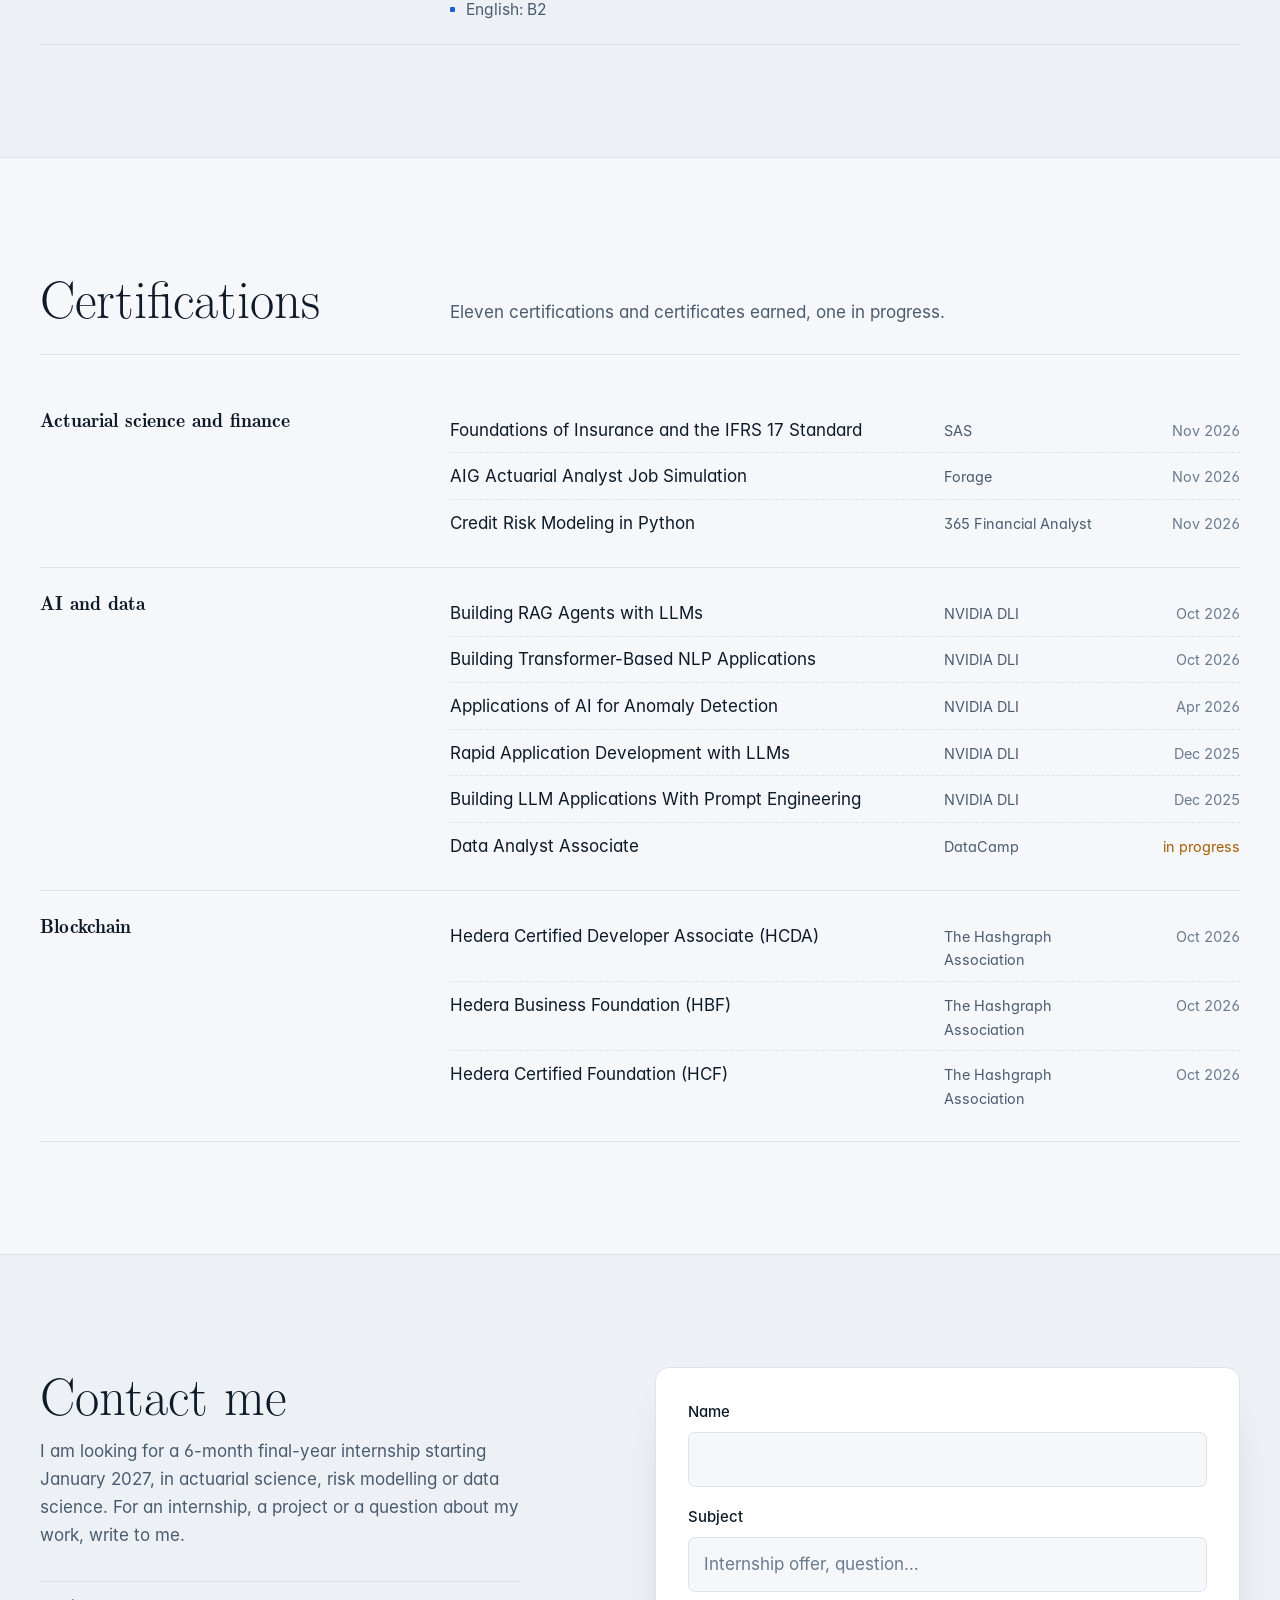
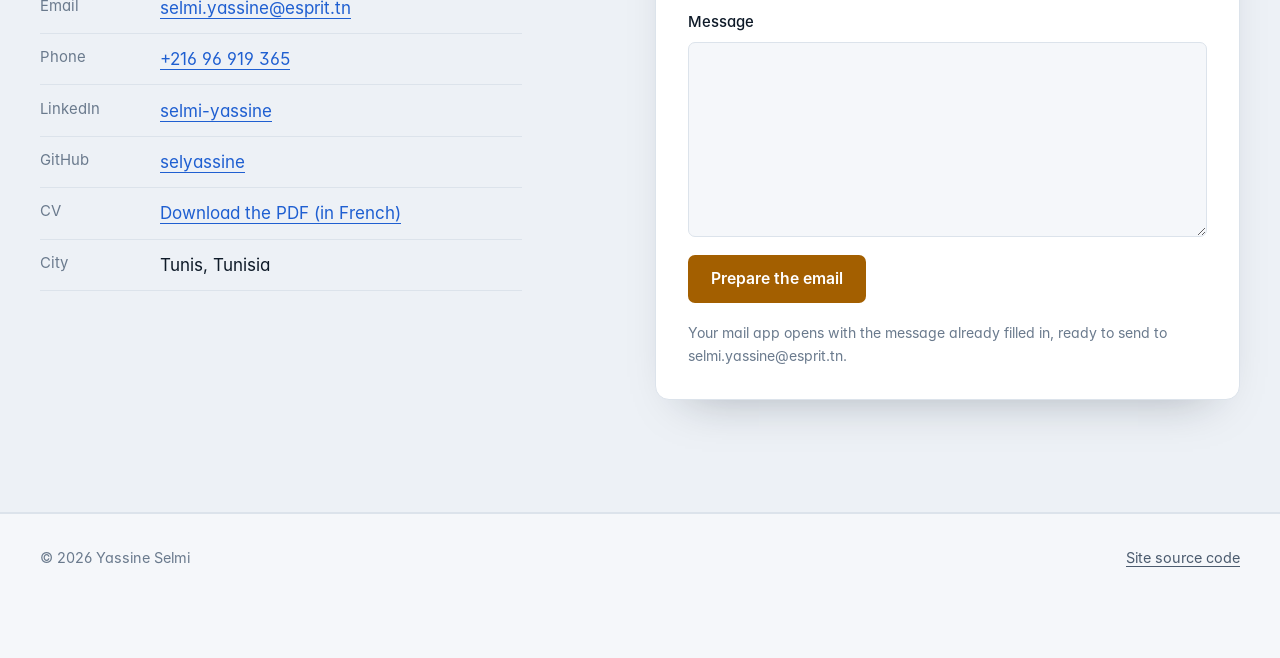
==== commit fc09bf73: "Refonte du design : grille commune, palette observé et projeté, thème clair, visionneuse" ====
--- a/en/index.html
+++ b/en/index.html
@@ -15,11 +15,12 @@
   <meta property="og:description" content="IFRS 17, reserving, Solvency II, machine learning and LLMs: projects, background and certifications.">
   <meta property="og:image" content="https://selyassine.github.io/assets/img/og.jpg">
   <meta name="twitter:card" content="summary_large_image">
-  <meta name="theme-color" content="#0F1E33">
-  <link rel="icon" href="data:image/svg+xml,%3Csvg xmlns='http://www.w3.org/2000/svg' viewBox='0 0 64 64'%3E%3Crect width='64' height='64' rx='14' fill='%230F1E33'/%3E%3Ctext x='32' y='43' font-family='Georgia,serif' font-size='30' text-anchor='middle' fill='%23C8A35A'%3EYS%3C/text%3E%3C/svg%3E">
-  <link rel="preconnect" href="https://fonts.googleapis.com">
-  <link rel="preconnect" href="https://fonts.gstatic.com" crossorigin>
-  <link href="https://fonts.googleapis.com/css2?family=Spectral:ital,wght@0,400;0,500;0,600;1,400&family=Public+Sans:wght@400;500;600&display=swap" rel="stylesheet">
+  <link rel="icon" href="data:image/svg+xml,%3Csvg xmlns='http://www.w3.org/2000/svg' viewBox='0 0 64 64'%3E%3Crect width='64' height='64' rx='14' fill='%230B1420'/%3E%3Ctext x='32' y='43' font-family='Georgia,serif' font-size='30' text-anchor='middle' fill='%23F2B544'%3EYS%3C/text%3E%3C/svg%3E">
+  <meta name="theme-color" content="#0B1420" media="(prefers-color-scheme: dark)">
+  <meta name="theme-color" content="#F5F7FA" media="(prefers-color-scheme: light)">
+  <link rel="preload" href="../assets/fonts/lmroman17-regular.woff" as="font" type="font/woff" crossorigin>
+  <link rel="preload" href="../assets/fonts/inter-400.woff" as="font" type="font/woff" crossorigin>
+  <script>try{var t=localStorage.getItem("theme");if(t==="light"||t==="dark")document.documentElement.dataset.theme=t}catch(e){}</script>
   <link rel="stylesheet" href="../assets/style.css">
   <script type="application/ld+json">
   {"@context":"https://schema.org","@type":"Person","name":"Yassine Selmi","jobTitle":"Data science engineering student and actuarial science student","url":"https://selyassine.github.io/en/","email":"mailto:selmi.yassine@esprit.tn","address":{"@type":"PostalAddress","addressLocality":"Tunis","addressCountry":"TN"},"alumniOf":[{"@type":"CollegeOrUniversity","name":"ESPRIT"},{"@type":"CollegeOrUniversity","name":"Le Mans Université"}],"sameAs":["https://github.com/selyassine","https://www.linkedin.com/in/selmi-yassine-437503311/"]}
@@ -44,6 +45,7 @@
           <li><a class="nav__cta" href="#contact">Contact me</a></li>
         </ul>
       </nav>
+      <button class="nav__theme" id="theme-toggle" type="button" aria-label="Switch to light theme"><svg viewBox="0 0 24 24" width="18" height="18" aria-hidden="true" focusable="false"><circle cx="12" cy="12" r="8.5" fill="none" stroke="currentColor" stroke-width="1.6"/><path d="M12 3.5a8.5 8.5 0 0 1 0 17z" fill="currentColor"/></svg></button>
     </div>
   </header>
 
@@ -54,10 +56,9 @@
         <div class="hero__text">
           <p class="status"><span class="status__dot" aria-hidden="true"></span>Available for a 6-month final-year internship, starting January 2027</p>
           <h1 id="titre">I connect actuarial calculation with artificial intelligence, and I check every number.</h1>
-          <p class="lead">Data science engineering student at <strong>ESPRIT</strong> and <strong>MSc Actuarial Science student at Le Mans Université</strong>. I build IFRS 17, reserving and pricing tools where code does the calculation and the language model does the explaining.</p>
+          <p class="lead">Data science engineering student at <strong>ESPRIT</strong> and <strong>MSc Actuarial Science student at Le Mans Université</strong>. I build IFRS 17, reserving and pricing tools where code does the calculation and the language model does the explaining.</p>
           <div class="actions">
             <a class="btn btn--primary" href="#projets">See my projects</a>
-            <a class="btn btn--ghost" href="#laboratoire">Try the lab</a>
             <a class="btn btn--ghost" href="../assets/CV_Yassine_Selmi.pdf" download>Download my CV (in French)</a>
           </div>
           <ul class="links" aria-label="Online profiles">
@@ -66,10 +67,18 @@
             <li><a href="mailto:selmi.yassine@esprit.tn">selmi.yassine@esprit.tn</a></li>
           </ul>
         </div>
-        <figure class="hero__photo">
-          <img src="../assets/img/yassine-selmi.webp" width="720" height="720" alt="Portrait of Yassine Selmi" fetchpriority="high">
-          <figcaption>Tunis, graduating in 2027</figcaption>
-        </figure>
+        <aside class="idcard" aria-label="At a glance">
+          <img class="idcard__photo" src="../assets/img/yassine-selmi.webp" width="720" height="720" alt="Portrait of Yassine Selmi" fetchpriority="high">
+          <div class="idcard__body">
+            <p class="idcard__name">Yassine Selmi</p>
+            <p class="idcard__place">Tunis, graduating in 2027</p>
+          </div>
+          <dl class="idcard__facts">
+            <div><dt>Education</dt><dd>Data science engineering, ESPRIT<br>MSc Actuarial Science, Le Mans Université</dd></div>
+            <div><dt>Fields</dt><dd>IFRS 17 and IFRS 9, reserving, reinsurance, pricing</dd></div>
+            <div><dt>Languages</dt><dd>Arabic, French (B2), English (B2)</dd></div>
+          </dl>
+        </aside>
       </div>
 
       <!-- Le moment fort : 5 000 trajectoires simulées en direct -->
@@ -77,21 +86,26 @@
         <figure class="sim" id="sim">
           <figcaption class="sim__head">
             <h2 class="sim__title">5,000 mortality scenarios, simulated just now in your browser</h2>
-            <p class="sim__note">Each line is one possible path of a mortality index over 25 years: a random walk with drift, the engine of the Lee-Carter model I use to measure longevity risk. The light band holds 90% of the scenarios. Illustrative parameters.</p>
+            <p class="sim__note">Each line is one possible path of a mortality index over 25 years: a random walk with drift, the engine of the Lee-Carter model I use to measure longevity risk. Illustrative parameters.</p>
           </figcaption>
           <canvas class="sim__canvas" id="sim-canvas" role="img" aria-label="Fan of simulated paths of a mortality index over 25 years, with the median and the 5% to 95% band."></canvas>
           <div class="sim__foot">
+            <ul class="sim__legend">
+              <li><span class="key key--path" aria-hidden="true"></span>Simulated paths</li>
+              <li><span class="key key--median" aria-hidden="true"></span>Median</li>
+              <li><span class="key key--band" aria-hidden="true"></span>90% of scenarios</li>
+            </ul>
             <p class="sim__result" id="sim-result" aria-live="polite"></p>
             <button class="replay" id="sim-replay" type="button">Draw 5,000 new scenarios</button>
           </div>
         </figure>
 
-        <dl class="facts">
-          <div><dt>Education</dt><dd>Data science engineering at ESPRIT and MSc Actuarial Science at Le Mans Université, graduating in 2027</dd></div>
-          <div><dt>Looking for</dt><dd>A 6-month final-year internship, starting January 2027</dd></div>
-          <div><dt>Fields</dt><dd>IFRS 17 and IFRS 9, reserving, reinsurance, pricing</dd></div>
-          <div><dt>Languages</dt><dd>Arabic, French (B2), English (B2)</dd></div>
-        </dl>
+        <ul class="proofs" aria-label="Checkable figures, each linked to the repository that computes it">
+          <li><a href="https://github.com/selyassine/ifrs17-copilot"><span class="proof__value">50/50</span><span class="proof__label">IFRS 17 files recomputed to the cent by an independent R script</span><span class="proof__src">Source: IFRS 17 Copilot</span></a></li>
+          <li><a href="https://github.com/selyassine/claude_actuaire"><span class="proof__value">59/59</span><span class="proof__label">published values reproduced (Mack 1993, McNeil 1997)</span><span class="proof__src">Source: claude_actuaire</span></a></li>
+          <li><a href="https://github.com/selyassine/ecl9"><span class="proof__value">+41%</span><span class="proof__label">IFRS 9 allowance with LightGBM at 31 December 2007</span><span class="proof__src">Source: ecl9</span></a></li>
+          <li><a href="https://github.com/selyassine/SIAP"><span class="proof__value">678,000</span><span class="proof__label">policies priced with GLM and LightGBM</span><span class="proof__src">Source: SIAP</span></a></li>
+        </ul>
       </div>
     </section>
 
@@ -120,13 +134,13 @@
             <div class="gallery__thumbs">
               <a class="gallery__thumb" href="../assets/img/projets/ifrs17-copilot-1.webp" data-caption="Workspace overview" aria-label="Show image 1: Workspace overview" aria-current="true"><img src="../assets/img/projets/ifrs17-copilot-1-mini.webp" width="480" height="300" loading="lazy" alt=""></a>
               <a class="gallery__thumb" href="../assets/img/projets/ifrs17-copilot-2.webp" data-caption="Agent chain on a case file" aria-label="Show image 2: Agent chain on a case file"><img src="../assets/img/projets/ifrs17-copilot-2-mini.webp" width="480" height="300" loading="lazy" alt=""></a>
-              <a class="gallery__thumb" href="../assets/img/projets/ifrs17-copilot-3.webp" data-caption="Generated IFRS 17 actuarial note" aria-label="Show image 3: Generated IFRS 17 actuarial note"><img src="../assets/img/projets/ifrs17-copilot-3-mini.webp" width="480" height="300" loading="lazy" alt=""></a>
+              <a class="gallery__thumb" href="../assets/img/projets/ifrs17-copilot-3.webp" data-caption="Generated IFRS 17 actuarial note" aria-label="Show image 3: Generated IFRS 17 actuarial note"><img src="../assets/img/projets/ifrs17-copilot-3-mini.webp" width="480" height="300" loading="lazy" alt=""></a>
             </div>
             <figcaption class="gallery__caption">Workspace overview</figcaption>
           </figure>
           <div class="feature__body">
-            <p class="kicker">Can a language model write an IFRS 17 memo without making up a number?</p>
-            <h3><a href="https://github.com/selyassine/ifrs17-copilot">IFRS 17 Copilot</a></h3>
+            <p class="kicker">Can a language model write an IFRS 17 memo without making up a number?</p>
+            <h3><a href="https://github.com/selyassine/ifrs17-copilot">IFRS 17 Copilot</a></h3>
             <p>A multi-agent copilot reads an insurance file (PDF, scan, Excel or a spoken question), computes the contractual service margin and the liability for incurred claims, then writes a memo that is cited, checked and submitted for human approval. Code calculates, the model explains.</p>
             <dl class="figures">
               <div><dt>Recomputed by an independent R script</dt><dd>50 / 50 files to the cent</dd></div>
@@ -151,7 +165,7 @@
             <figcaption class="gallery__caption">The answer: +41% allowance at 31/12/2007</figcaption>
           </figure>
           <div class="feature__body">
-            <p class="kicker">Does machine learning really change the IFRS 9 allowance?</p>
+            <p class="kicker">Does machine learning really change the IFRS 9 allowance?</p>
             <h3><a href="https://github.com/selyassine/ecl9">ecl9</a></h3>
             <p>A loan-by-loan expected credit loss engine on Freddie Mac US mortgages. The models are trained on 2000-2005 and tested on 2006-2008: they go through the crisis without having seen it.</p>
             <dl class="figures">
@@ -167,7 +181,7 @@
         <article class="feature" data-dom="nonvie">
           <figure class="gallery feature__media">
             <a class="gallery__main" href="../assets/img/projets/climatxl-1.webp">
-              <img src="../assets/img/projets/climatxl-1.webp" width="1400" height="667" loading="lazy" alt="Shiny pricing app">
+              <img src="../assets/img/projets/climatxl-1.webp" width="1400" height="875" loading="lazy" alt="Shiny pricing app">
             </a>
             <div class="gallery__thumbs">
               <a class="gallery__thumb" href="../assets/img/projets/climatxl-1.webp" data-caption="Shiny pricing app" aria-label="Show image 1: Shiny pricing app" aria-current="true"><img src="../assets/img/projets/climatxl-1-mini.webp" width="480" height="300" loading="lazy" alt=""></a>
@@ -182,7 +196,7 @@
             <p>An R package that fits extreme value distributions, first stationary and then climate-dependent, to NOAA damages for 1996-2024, and derives the premium of an excess-of-loss layer. The answer over this period: not demonstrably.</p>
             <dl class="figures">
               <div><dt>Pure premium of the layer, 2024 then 2035</dt><dd>$2,176m to $2,762m</dd></div>
-              <div><dt>Validation</dt><dd>McNeil (1997) reproduced</dd></div>
+              <div><dt>Validation</dt><dd>McNeil (1997) reproduced</dd></div>
               <div><dt>Backtest</dt><dd>2013-2024</dd></div>
             </dl>
             <p class="stack">R, targets, testthat, Quarto, Shiny</p>
@@ -195,7 +209,7 @@
           <article class="project" data-dom="nonvie ia">
             <figure class="gallery">
               <a class="gallery__main" href="../assets/img/projets/siap-1.webp">
-                <img src="../assets/img/projets/siap-1.webp" width="1400" height="632" loading="lazy" alt="Pricing: recommended premium">
+                <img src="../assets/img/projets/siap-1.webp" width="1400" height="875" loading="lazy" alt="Pricing: recommended premium">
               </a>
               <div class="gallery__thumbs">
                 <a class="gallery__thumb" href="../assets/img/projets/siap-1.webp" data-caption="Pricing: recommended premium" aria-label="Show image 1: Pricing: recommended premium" aria-current="true"><img src="../assets/img/projets/siap-1-mini.webp" width="480" height="300" loading="lazy" alt=""></a>
@@ -207,6 +221,7 @@
             <h3><a href="https://github.com/selyassine/SIAP">SIAP</a></h3>
             <p>A non-life insurance platform: GLM and LightGBM pricing on 678,000 policies, fraud detection (AUC 0.82), IBNR by Chain Ladder, Mack and bootstrap, and damage assessment by computer vision.</p>
             <p class="stack">LightGBM, XGBoost, YOLOv8, FastAPI, Next.js</p>
+            <p class="project__links"><a href="https://github.com/selyassine/SIAP">Code on GitHub</a></p>
           </article>
           <article class="project" data-dom="vie">
             <figure class="gallery">
@@ -223,27 +238,29 @@
             <h3><a href="https://github.com/selyassine/VITA">VitaAI</a></h3>
             <p>A life insurer simulated in 15 modules: Lee-Carter mortality, reserves, SCR on EIOPA curves, 99.5% longevity VaR, ALM and ORSA.</p>
             <p class="stack">Python, pytest, Next.js</p>
+            <p class="project__links"><a href="https://github.com/selyassine/VITA">Code on GitHub</a></p>
           </article>
           <article class="project" data-dom="nonvie vie ia">
             <figure class="gallery">
               <a class="gallery__main" href="../assets/img/projets/claude-actuaire-1.webp">
-                <img src="../assets/img/projets/claude-actuaire-1.webp" width="1400" height="752" loading="lazy" alt="Mack (1993) on the RAA triangle">
+                <img src="../assets/img/projets/claude-actuaire-1.webp" width="1400" height="875" loading="lazy" alt="Mack (1993) on the RAA triangle">
               </a>
               <div class="gallery__thumbs">
-                <a class="gallery__thumb" href="../assets/img/projets/claude-actuaire-1.webp" data-caption="Mack (1993) on the RAA triangle" aria-label="Show image 1: Mack (1993) on the RAA triangle" aria-current="true"><img src="../assets/img/projets/claude-actuaire-1-mini.webp" width="480" height="300" loading="lazy" alt=""></a>
+                <a class="gallery__thumb" href="../assets/img/projets/claude-actuaire-1.webp" data-caption="Mack (1993) on the RAA triangle" aria-label="Show image 1: Mack (1993) on the RAA triangle" aria-current="true"><img src="../assets/img/projets/claude-actuaire-1-mini.webp" width="480" height="300" loading="lazy" alt=""></a>
                 <a class="gallery__thumb" href="../assets/img/projets/claude-actuaire-2.webp" data-caption="GPD on the Danish fire losses" aria-label="Show image 2: GPD on the Danish fire losses"><img src="../assets/img/projets/claude-actuaire-2-mini.webp" width="480" height="300" loading="lazy" alt=""></a>
                 <a class="gallery__thumb" href="../assets/img/projets/claude-actuaire-3.webp" data-caption="Engine commands and 409 passing tests" aria-label="Show image 3: Engine commands and 409 passing tests"><img src="../assets/img/projets/claude-actuaire-3-mini.webp" width="480" height="300" loading="lazy" alt=""></a>
               </div>
-              <figcaption class="gallery__caption">Mack (1993) on the RAA triangle</figcaption>
+              <figcaption class="gallery__caption">Mack (1993) on the RAA triangle</figcaption>
             </figure>
             <h3><a href="https://github.com/selyassine/claude_actuaire">claude_actuaire</a></h3>
-            <p>An actuarial calculation engine shipped as a skill for Claude, tested against published results (Mack 1993, McNeil 1997): 59 correct values out of 59 on the benchmark, against 47 without code.</p>
+            <p>An actuarial calculation engine shipped as a skill for Claude, tested against published results (Mack 1993, McNeil 1997): 59 correct values out of 59 on the benchmark, against 47 without code.</p>
             <p class="stack">Python, pytest, GitHub Actions</p>
+            <p class="project__links"><a href="https://github.com/selyassine/claude_actuaire">Code on GitHub</a></p>
           </article>
           <article class="project" data-dom="vie">
             <figure class="gallery">
               <a class="gallery__main" href="../assets/img/projets/longevite-1.webp">
-                <img src="../assets/img/projets/longevite-1.webp" width="1400" height="778" loading="lazy" alt="Lee-Carter parameters a(x), b(x), k(t)">
+                <img src="../assets/img/projets/longevite-1.webp" width="1400" height="875" loading="lazy" alt="Lee-Carter parameters a(x), b(x), k(t)">
               </a>
               <div class="gallery__thumbs">
                 <a class="gallery__thumb" href="../assets/img/projets/longevite-1.webp" data-caption="Lee-Carter parameters a(x), b(x), k(t)" aria-label="Show image 1: Lee-Carter parameters a(x), b(x), k(t)" aria-current="true"><img src="../assets/img/projets/longevite-1-mini.webp" width="480" height="300" loading="lazy" alt=""></a>
@@ -255,6 +272,7 @@
             <h3><a href="https://github.com/selyassine/actuariat-vie-longevite">Longevity risk</a></h3>
             <p>A group project of the MSc Actuarial Science: actuarial present value of a 25-year annuity for two French cohorts. The 1950 generation costs 5.25% more than the 1935 one.</p>
             <p class="stack">R, StMoMo, R Markdown</p>
+            <p class="project__links"><a href="https://github.com/selyassine/actuariat-vie-longevite">Code on GitHub</a></p>
           </article>
           <article class="project" data-dom="ia">
             <figure class="gallery">
@@ -271,11 +289,12 @@
             <h3><a href="https://github.com/selyassine/Quant">QuantAI</a></h3>
             <p>Quantitative trading in paper-trading mode: a LightGBM, LSTM and Transformer ensemble, Markowitz and Black-Litterman optimisation, backtests, and an agent that needs human approval.</p>
             <p class="stack">PyTorch, FastAPI, Celery, Next.js</p>
+            <p class="project__links"><a href="https://github.com/selyassine/Quant">Code on GitHub</a></p>
           </article>
           <article class="project" data-dom="ia">
             <figure class="gallery">
               <a class="gallery__main" href="../assets/img/projets/mlops-1.webp">
-                <img src="../assets/img/projets/mlops-1.webp" width="1400" height="658" loading="lazy" alt="Pipeline stages, accuracy 0.87">
+                <img src="../assets/img/projets/mlops-1.webp" width="1400" height="875" loading="lazy" alt="Pipeline stages, accuracy 0.87">
               </a>
               <div class="gallery__thumbs">
                 <a class="gallery__thumb" href="../assets/img/projets/mlops-1.webp" data-caption="Pipeline stages, accuracy 0.87" aria-label="Show image 1: Pipeline stages, accuracy 0.87" aria-current="true"><img src="../assets/img/projets/mlops-1-mini.webp" width="480" height="300" loading="lazy" alt=""></a>
@@ -287,6 +306,7 @@
             <h3><a href="https://github.com/selyassine/Mlops">Titanic MLOps</a></h3>
             <p>A complete CI/CD pipeline: on every push, the model is tested, containerised, published, then retrained and orchestrated automatically.</p>
             <p class="stack">Docker, GitHub Actions, Jenkins, Prefect</p>
+            <p class="project__links"><a href="https://github.com/selyassine/Mlops">Code on GitHub</a></p>
           </article>
         </div>
 
@@ -315,7 +335,7 @@
             <button class="lab__tab" role="tab" id="tab-cl" aria-controls="panel-cl" aria-selected="true" type="button">Reserving<span>Chain Ladder</span></button>
             <button class="lab__tab" role="tab" id="tab-xl" aria-controls="panel-xl" aria-selected="false" tabindex="-1" type="button">Reinsurance<span>XL layer, GPD</span></button>
             <button class="lab__tab" role="tab" id="tab-rente" aria-controls="panel-rente" aria-selected="false" tabindex="-1" type="button">Life insurance<span>Annuity and longevity</span></button>
-            <button class="lab__tab" role="tab" id="tab-ecl" aria-controls="panel-ecl" aria-selected="false" tabindex="-1" type="button">Credit risk<span>IFRS 9 allowance</span></button>
+            <button class="lab__tab" role="tab" id="tab-ecl" aria-controls="panel-ecl" aria-selected="false" tabindex="-1" type="button">Credit risk<span>IFRS 9 allowance</span></button>
           </div>
 
           <div class="lab__panel" role="tabpanel" id="panel-cl" aria-labelledby="tab-cl" tabindex="0">
@@ -380,13 +400,13 @@
                 </div>
               </div>
             </div>
-            <p class="lab__foot"><span>The 20% shock is the Solvency II longevity SCR shock. On real data: <a href="https://github.com/selyassine/VITA">VitaAI</a> and the <a href="https://github.com/selyassine/actuariat-vie-longevite">longevity project</a>.</span></p>
+            <p class="lab__foot"><span>The 20% shock is the Solvency II longevity SCR shock. On real data: <a href="https://github.com/selyassine/VITA">VitaAI</a> and the <a href="https://github.com/selyassine/actuariat-vie-longevite">longevity project</a>.</span></p>
           </div>
 
           <div class="lab__panel" role="tabpanel" id="panel-ecl" aria-labelledby="tab-ecl" tabindex="0" hidden>
             <div class="lab__intro">
               <h3>See the cliff effect of moving to stage 2</h3>
-              <p>For an amortising loan, IFRS 9 provides for 12-month expected losses in stage 1, then for lifetime losses once credit risk has increased significantly. Constant annual probability of default, straight-line amortisation.</p>
+              <p>For an amortising loan, IFRS 9 provides for 12-month expected losses in stage 1, then for lifetime losses once credit risk has increased significantly. Constant annual probability of default, straight-line amortisation.</p>
             </div>
             <div class="lab__grid">
               <form class="lab__controls" id="ecl-form">
@@ -421,11 +441,11 @@
         <div class="method">
           <div>
             <h3>I validate against a published reference</h3>
-            <p>Before any new calculation, I reproduce a known result: Mack (1993) for reserving, McNeil (1997) for extreme values. Then a second, independent code recomputes the output: 50 IFRS 17 files and 50 IFRS 9 loans redone in R.</p>
+            <p>Before any new calculation, I reproduce a known result: Mack (1993) for reserving, McNeil (1997) for extreme values. Then a second, independent code recomputes the output: 50 IFRS 17 files and 50 IFRS 9 loans redone in R.</p>
           </div>
           <div>
             <h3>I also publish what does not work</h3>
-            <p>In climatXL, the effect of climate on the premium is not demonstrated, and that is the conclusion of the report. In ecl9, both models cover only 9 to 13% of the crisis losses. In IFRS 17 Copilot, an embedding fine-tuning was measured and then dropped.</p>
+            <p>In climatXL, the effect of climate on the premium is not demonstrated, and that is the conclusion of the report. In ecl9, both models cover only 9 to 13% of the crisis losses. In IFRS 17 Copilot, an embedding fine-tuning was measured and then dropped.</p>
           </div>
           <div>
             <h3>The language model does not calculate</h3>
@@ -448,13 +468,13 @@
             <div>
               <h3>MSc Actuarial Science</h3>
               <p class="where">Le Mans Université, double degree with ESPRIT</p>
-              <p>Non-life pricing, reserving (Chain Ladder, Bornhuetter-Ferguson), mortality and survival models, Solvency II, IFRS 17, ALM, risk theory and extreme value theory.</p>
+              <p>Non-life pricing, reserving (Chain Ladder, Bornhuetter-Ferguson), mortality and survival models, Solvency II, IFRS 17, ALM, risk theory and extreme value theory.</p>
             </div>
           </li>
           <li>
             <p class="when">Summer <time>2026</time></p>
             <div>
-              <h3>IFRS 9 credit risk internship</h3>
+              <h3>IFRS 9 credit risk internship</h3>
               <p class="where">ESPRIT, RDI department, Tunis</p>
               <p>Estimation of PD, LGD and EAD on portfolio data, and calculation of expected credit losses (ECL) by stage.</p>
             </div>
@@ -501,46 +521,54 @@
           <h2 id="t-competences">Skills</h2>
           <p>What I use in my projects, grouped by field.</p>
         </div>
-        <div class="skills">
+        <dl class="skills">
           <div>
-            <h3>Actuarial science</h3>
-            <ul>
-              <li>IFRS 17: general model, PAA, CSM, risk adjustment</li>
-              <li>Reserving: Chain Ladder, Mack, Bornhuetter-Ferguson, bootstrap</li>
-              <li>IFRS 9: expected credit losses, PD, LGD, EAD</li>
-              <li>Solvency II: SCR, EIOPA curves, ORSA, ALM</li>
-              <li>GLM pricing, Lee-Carter mortality, survival analysis</li>
-              <li>VaR, CVaR, Monte Carlo, extreme values</li>
-            </ul>
+            <dt>Actuarial science</dt>
+            <dd>
+              <ul>
+                <li>IFRS 17: general model, PAA, CSM, risk adjustment</li>
+                <li>Reserving: Chain Ladder, Mack, Bornhuetter-Ferguson, bootstrap</li>
+                <li>IFRS 9: expected credit losses, PD, LGD, EAD</li>
+                <li>Solvency II: SCR, EIOPA curves, ORSA, ALM</li>
+                <li>GLM pricing, Lee-Carter mortality, survival analysis</li>
+                <li>VaR, CVaR, Monte Carlo, extreme values</li>
+              </ul>
+            </dd>
           </div>
           <div>
-            <h3>Data science and AI</h3>
-            <ul>
-              <li>scikit-learn, LightGBM, XGBoost, SHAP</li>
-              <li>PyTorch, Transformers, NLP, vision (YOLOv8)</li>
-              <li>LLMs, RAG, LangGraph agents, rigorous evaluation</li>
-              <li>Time series, survival analysis</li>
-            </ul>
+            <dt>Data science and AI</dt>
+            <dd>
+              <ul>
+                <li>scikit-learn, LightGBM, XGBoost, SHAP</li>
+                <li>PyTorch, Transformers, NLP, vision (YOLOv8)</li>
+                <li>LLMs, RAG, LangGraph agents, rigorous evaluation</li>
+                <li>Time series, survival analysis</li>
+              </ul>
+            </dd>
           </div>
           <div>
-            <h3>Engineering</h3>
-            <ul>
-              <li>Python, R, SQL</li>
-              <li>FastAPI, Docker, GitHub Actions, Jenkins</li>
-              <li>n8n, Prefect, MLflow</li>
-              <li>Next.js, React, TypeScript, Power BI</li>
-              <li>Hedera, Solidity smart contracts</li>
-            </ul>
+            <dt>Engineering</dt>
+            <dd>
+              <ul>
+                <li>Python, R, SQL</li>
+                <li>FastAPI, Docker, GitHub Actions, Jenkins</li>
+                <li>n8n, Prefect, MLflow</li>
+                <li>Next.js, React, TypeScript, Power BI</li>
+                <li>Hedera, Solidity smart contracts</li>
+              </ul>
+            </dd>
           </div>
           <div>
-            <h3>Languages</h3>
-            <ul>
-              <li>Arabic: native</li>
-              <li>French: B2, studies in French</li>
-              <li>English: B2</li>
-            </ul>
-          </div>
-        </div>
+            <dt>Languages</dt>
+            <dd>
+              <ul>
+                <li>Arabic: native</li>
+                <li>French: B2, studies in French</li>
+                <li>English: B2</li>
+              </ul>
+            </dd>
+          </div>
+        </dl>
       </div>
     </section>
 
@@ -553,31 +581,30 @@
         </div>
         <div class="certs">
           <div class="certs__group">
-            <h3>NVIDIA Deep Learning Institute</h3>
-            <ul>
-              <li><span>Building RAG Agents with LLMs</span><time>Oct 2026</time></li>
-              <li><span>Building Transformer-Based NLP Applications</span><time>Oct 2026</time></li>
-              <li><span>Applications of AI for Anomaly Detection</span><time>Apr 2026</time></li>
-              <li><span>Rapid Application Development with LLMs</span><time>Dec 2025</time></li>
-              <li><span>Building LLM Applications With Prompt Engineering</span><time>Dec 2025</time></li>
+            <h3 id="c-1">Actuarial science and finance</h3>
+            <ul aria-labelledby="c-1">
+                <li><span class="cert__name">Foundations of Insurance and the IFRS 17 Standard</span><span class="cert__org">SAS</span><time>Nov 2026</time></li>
+                <li><span class="cert__name">AIG Actuarial Analyst Job Simulation</span><span class="cert__org">Forage</span><time>Nov 2026</time></li>
+                <li><span class="cert__name">Credit Risk Modeling in Python</span><span class="cert__org">365 Financial Analyst</span><time>Nov 2026</time></li>
             </ul>
           </div>
           <div class="certs__group">
-            <h3>The Hashgraph Association</h3>
-            <ul>
-              <li><span>Hedera Certified Developer Associate (HCDA)</span><time>Oct 2026</time></li>
-              <li><span>Hedera Business Foundation (HBF)</span><time>Oct 2026</time></li>
-              <li><span>Hedera Certified Foundation (HCF)</span><time>Oct 2026</time></li>
+            <h3 id="c-2">AI and data</h3>
+            <ul aria-labelledby="c-2">
+                <li><span class="cert__name">Building RAG Agents with LLMs</span><span class="cert__org">NVIDIA DLI</span><time>Oct 2026</time></li>
+                <li><span class="cert__name">Building Transformer-Based NLP Applications</span><span class="cert__org">NVIDIA DLI</span><time>Oct 2026</time></li>
+                <li><span class="cert__name">Applications of AI for Anomaly Detection</span><span class="cert__org">NVIDIA DLI</span><time>Apr 2026</time></li>
+                <li><span class="cert__name">Rapid Application Development with LLMs</span><span class="cert__org">NVIDIA DLI</span><time>Dec 2025</time></li>
+                <li><span class="cert__name">Building LLM Applications With Prompt Engineering</span><span class="cert__org">NVIDIA DLI</span><time>Dec 2025</time></li>
+                <li><span class="cert__name">Data Analyst Associate</span><span class="cert__org">DataCamp</span><span class="pending">in progress</span></li>
             </ul>
-            <h3>Finance and actuarial science</h3>
-            <ul>
-              <li><span>Credit Risk Modeling in Python (365 Financial Analyst)</span><time>Nov 2026</time></li>
-              <li><span>AIG Actuarial Analyst Job Simulation (Forage)</span><time>Nov 2026</time></li>
-              <li><span>Foundations of Insurance and the IFRS 17 Standard (SAS)</span><time>Nov 2026</time></li>
-            </ul>
-            <h3>DataCamp</h3>
-            <ul>
-              <li><span>Data Analyst Associate</span><span class="pending">in progress</span></li>
+          </div>
+          <div class="certs__group">
+            <h3 id="c-3">Blockchain</h3>
+            <ul aria-labelledby="c-3">
+                <li><span class="cert__name">Hedera Certified Developer Associate (HCDA)</span><span class="cert__org">The Hashgraph Association</span><time>Oct 2026</time></li>
+                <li><span class="cert__name">Hedera Business Foundation (HBF)</span><span class="cert__org">The Hashgraph Association</span><time>Oct 2026</time></li>
+                <li><span class="cert__name">Hedera Certified Foundation (HCF)</span><span class="cert__org">The Hashgraph Association</span><time>Oct 2026</time></li>
             </ul>
           </div>
         </div>
--- a/assets/style.css
+++ b/assets/style.css
@@ -1,363 +1,536 @@
 /* Portfolio de Yassine Selmi
-   Bleu nuit (le fond du portrait) et laiton : l'identité du site d'origine, resserrée. */
-
+
+   Code couleur actuariel, le même dans toute la page :
+   - bleu  (--obs)  : ce qui est observé ou choisi (données, liens, sélection) ;
+   - ambre (--proj) : ce qui est projeté ou estimé (projections, chiffres clés, actions).
+   Titres en Latin Modern, la police des articles mathématiques composés en LaTeX ;
+   texte courant en Inter. Les deux sont hébergées dans assets/fonts. */
+
+@font-face { font-family: "Latin Modern"; src: url("fonts/lmroman17-regular.woff") format("woff"); font-weight: 400; font-display: swap; }
+@font-face { font-family: "Latin Modern Demi"; src: url("fonts/lmromandemi10-regular.woff") format("woff"); font-weight: 400; font-display: swap; }
+@font-face { font-family: "Latin Modern Italic"; src: url("fonts/lmroman12-italic.woff") format("woff"); font-weight: 400; font-display: swap; }
+@font-face { font-family: "Inter"; src: url("fonts/inter-400.woff") format("woff"); font-weight: 400; font-style: normal; font-display: swap; }
+@font-face { font-family: "Inter"; src: url("fonts/inter-400i.woff") format("woff"); font-weight: 400; font-style: italic; font-display: swap; }
+@font-face { font-family: "Inter"; src: url("fonts/inter-500.woff") format("woff"); font-weight: 500; font-display: swap; }
+@font-face { font-family: "Inter"; src: url("fonts/inter-600.woff") format("woff"); font-weight: 600; font-display: swap; }
+
+/* ---------- Jetons : thème sombre par défaut ---------- */
 :root {
-  --navy: #0F1E33;      /* fond principal */
-  --navy-deep: #0A1627; /* sections alternées */
-  --line: #233A5C;      /* filets et bordures */
-  --paper: #EAF0F7;     /* texte principal */
-  --mist: #9DB0C9;      /* texte secondaire */
-  --brass: #C8A35A;     /* accent : actions, valeurs projetées */
-  --brass-soft: rgba(200, 163, 90, .14);
-
-  --serif: "Spectral", Georgia, "Times New Roman", serif;
-  --sans: "Public Sans", system-ui, -apple-system, "Segoe UI", sans-serif;
-
-  --wrap: 1120px;
-  --gutter: clamp(1rem, 4vw, 2rem);
-  --radius: 10px;
-}
-
+  color-scheme: dark;
+  --bg: #0B1420;
+  --bg-alt: #0E1928;
+  --surface: #111E2E;
+  --raised: #17273A;
+  --line: #213349;
+  --line-strong: #30475F;
+  --text: #E9EEF4;
+  --muted: #9AABBF;
+  --faint: #71839A;
+  --obs: #7FB2FF;
+  --obs-soft: rgba(127, 178, 255, .13);
+  --proj: #F2B544;
+  --proj-hover: #F7C766;
+  --proj-soft: rgba(242, 181, 68, .14);
+  --on-proj: #0B1420;
+  --ok: #4CC38A;
+  --danger: #F2918A;
+  --shadow: 0 24px 48px -28px rgba(0, 0, 0, .75);
+
+  --display: "Latin Modern", "Latin Modern Roman", "CMU Serif", Georgia, serif;
+  --demi: "Latin Modern Demi", "Latin Modern", Georgia, serif;
+  --italic: "Latin Modern Italic", Georgia, serif;
+  --sans: "Inter", system-ui, -apple-system, "Segoe UI", sans-serif;
+
+  --wrap: 1200px;
+  --gutter: clamp(1.1rem, 4vw, 2.5rem);
+  --col-gap: clamp(1rem, 2.4vw, 2rem);
+  --r-lg: 14px;
+  --r-md: 10px;
+  --r-sm: 7px;
+}
+
+/* Thème clair : papier froid, encre bleu-noir */
+:root[data-theme="light"] {
+  color-scheme: light;
+  --bg: #F5F7FA;
+  --bg-alt: #EDF1F6;
+  --surface: #FFFFFF;
+  --raised: #F2F5F9;
+  --line: #DCE3EB;
+  --line-strong: #C3CEDA;
+  --text: #0E1A28;
+  --muted: #4B5B6E;
+  --faint: #6A7A8D;
+  --obs: #1F5FD1;
+  --obs-soft: rgba(31, 95, 209, .09);
+  --proj: #A35F00;
+  --proj-hover: #8A5000;
+  --proj-soft: rgba(196, 121, 0, .12);
+  --on-proj: #FFFFFF;
+  --ok: #1E8A57;
+  --danger: #B3261E;
+  --shadow: 0 24px 48px -30px rgba(14, 26, 40, .35);
+}
+@media (prefers-color-scheme: light) {
+  :root:not([data-theme="dark"]) {
+    color-scheme: light;
+    --bg: #F5F7FA; --bg-alt: #EDF1F6; --surface: #FFFFFF; --raised: #F2F5F9;
+    --line: #DCE3EB; --line-strong: #C3CEDA; --text: #0E1A28; --muted: #4B5B6E; --faint: #6A7A8D;
+    --obs: #1F5FD1; --obs-soft: rgba(31, 95, 209, .09);
+    --proj: #A35F00; --proj-hover: #8A5000; --proj-soft: rgba(196, 121, 0, .12); --on-proj: #FFFFFF;
+    --ok: #1E8A57; --danger: #B3261E; --shadow: 0 24px 48px -30px rgba(14, 26, 40, .35);
+  }
+}
+
+/* ---------- Base ---------- */
 *, *::before, *::after { box-sizing: border-box; }
-html { scroll-behavior: smooth; scroll-padding-top: 4.5rem; }
+html { scroll-behavior: smooth; scroll-padding-top: 5rem; -webkit-text-size-adjust: 100%; }
 body {
   margin: 0;
-  background: var(--navy);
-  color: var(--paper);
+  background: var(--bg);
+  color: var(--text);
   font: 400 1.0625rem/1.65 var(--sans);
+  font-feature-settings: "cv11", "ss01";
   -webkit-font-smoothing: antialiased;
   text-rendering: optimizeLegibility;
 }
 img { display: block; max-width: 100%; height: auto; }
-a { color: inherit; text-underline-offset: .2em; text-decoration-thickness: 1px; }
-a:hover { color: var(--brass); }
-:focus-visible { outline: 2px solid var(--brass); outline-offset: 3px; border-radius: 4px; }
-h1, h2, h3 { font-family: var(--serif); font-weight: 500; line-height: 1.2; margin: 0; }
+a { color: var(--obs); text-underline-offset: .22em; text-decoration-thickness: 1px; }
+a:hover { color: var(--text); }
+:focus-visible { outline: 2px solid var(--obs); outline-offset: 3px; border-radius: 4px; }
+h1, h2, h3 { font-family: var(--display); font-weight: 400; line-height: 1.12; margin: 0; text-wrap: balance; }
 p { margin: 0; }
-ul, ol { margin: 0; padding: 0; list-style: none; }
-
-.wrap { max-width: var(--wrap); margin: 0 auto; padding: 0 var(--gutter); }
-
-.skip {
-  position: absolute; left: 1rem; top: -3rem; z-index: 20;
-  background: var(--brass); color: var(--navy); padding: .5rem 1rem; border-radius: 6px;
-}
+ul, ol, dl, dd { margin: 0; padding: 0; list-style: none; }
+strong { font-weight: 600; }
+.num, time { font-variant-numeric: tabular-nums; }
+
+.wrap { max-width: calc(var(--wrap) + 2 * var(--gutter)); margin: 0 auto; padding: 0 var(--gutter); }
+/* Grille commune : 12 colonnes, mêmes bords pour toutes les sections */
+.grid12 { display: grid; grid-template-columns: repeat(12, minmax(0, 1fr)); column-gap: var(--col-gap); }
+
+.skip { position: absolute; left: 1rem; top: -3rem; z-index: 50; background: var(--proj); color: var(--on-proj); padding: .55rem 1rem; border-radius: var(--r-sm); text-decoration: none; font-weight: 600; }
 .skip:focus { top: 1rem; }
-
-/* Navigation */
+.visually-hidden { position: absolute; width: 1px; height: 1px; overflow: hidden; clip-path: inset(50%); white-space: nowrap; }
+
+/* ---------- Navigation ---------- */
 .nav {
-  position: sticky; top: 0; z-index: 10;
-  background: rgba(15, 30, 51, .88);
-  backdrop-filter: blur(10px);
+  position: sticky; top: 0; z-index: 20;
+  background: color-mix(in srgb, var(--bg) 86%, transparent);
+  -webkit-backdrop-filter: blur(12px); backdrop-filter: blur(12px);
   border-bottom: 1px solid transparent;
   transition: border-color .2s;
 }
 .nav.is-scrolled { border-bottom-color: var(--line); }
-.nav__inner { display: flex; align-items: center; justify-content: space-between; height: 4rem; gap: 1rem; }
-.nav__brand { font-family: var(--serif); font-size: 1.2rem; text-decoration: none; }
-.nav__links { display: flex; align-items: center; gap: clamp(.75rem, 2.5vw, 1.75rem); font-size: .95rem; }
-.nav__links a { text-decoration: none; color: var(--mist); }
-.nav__links a:hover { color: var(--paper); }
-.nav__links .nav__cta { color: var(--brass); border: 1px solid var(--brass); padding: .35rem .85rem; border-radius: 999px; }
-.nav__links .nav__cta:hover { background: var(--brass); color: var(--navy); }
-.nav__links a[aria-current="true"] { color: var(--paper); box-shadow: 0 1px 0 var(--brass); }
-.nav__toggle { display: none; margin-left: auto; font: 500 .95rem/1 var(--sans); color: var(--paper); background: none; border: 1px solid var(--line); border-radius: 999px; padding: .55rem 1rem; cursor: pointer; }
-@media (max-width: 980px) {
+.nav__inner { display: flex; align-items: center; height: 4.25rem; gap: 1rem; }
+.nav__brand { font-family: var(--demi); font-size: 1.15rem; color: var(--text); text-decoration: none; margin-right: auto; letter-spacing: .005em; }
+.nav__brand:hover { color: var(--text); }
+.nav__links { display: flex; align-items: center; gap: clamp(.9rem, 2vw, 1.6rem); font-size: .93rem; }
+.nav__links a { color: var(--muted); text-decoration: none; padding: .35rem 0; }
+.nav__links a:hover { color: var(--text); }
+.nav__links a[aria-current="true"] { color: var(--text); box-shadow: inset 0 -2px 0 var(--obs); }
+.nav__links .nav__lang { color: var(--faint); }
+.nav__links .nav__cta { color: var(--on-proj); background: var(--proj); padding: .5rem .95rem; border-radius: var(--r-sm); font-weight: 600; }
+.nav__links .nav__cta:hover { background: var(--proj-hover); color: var(--on-proj); }
+.nav__theme, .nav__toggle {
+  display: inline-flex; align-items: center; justify-content: center; gap: .4rem;
+  height: 2.4rem; min-width: 2.4rem; padding: 0 .7rem;
+  font: 500 .92rem/1 var(--sans); color: var(--text); background: none;
+  border: 1px solid var(--line); border-radius: var(--r-sm); cursor: pointer;
+}
+.nav__theme:hover, .nav__toggle:hover { border-color: var(--line-strong); background: var(--surface); }
+.nav__toggle { display: none; }
+@media (max-width: 1040px) {
   .nav__toggle { display: inline-flex; }
-  .nav__links { display: none; position: absolute; left: 0; right: 0; top: 4rem; flex-direction: column; align-items: stretch; gap: 0; padding: .5rem var(--gutter) 1.25rem; background: var(--navy); border-bottom: 1px solid var(--line); }
+  .nav__links {
+    display: none; position: absolute; left: 0; right: 0; top: 4.25rem;
+    flex-direction: column; align-items: stretch; gap: 0;
+    padding: .25rem var(--gutter) 1.25rem; background: var(--bg); border-bottom: 1px solid var(--line);
+  }
   .nav__links.is-open { display: flex; }
-  .nav__links li a { display: block; padding: .8rem 0; border-top: 1px solid var(--line); font-size: 1.05rem; }
-  .nav__links .nav__cta { margin-top: .9rem; text-align: center; border-top: 1px solid var(--brass); }
-}
-
-/* Présentation */
-.hero { padding: clamp(2.5rem, 7vw, 5rem) 0 clamp(3rem, 7vw, 5rem); }
-.hero__grid { display: grid; grid-template-columns: 1.6fr 1fr; gap: clamp(2rem, 6vw, 5rem); align-items: center; }
-.status { display: inline-flex; align-items: center; gap: .55rem; color: var(--mist); font-size: .95rem; margin-bottom: 1.5rem; }
-.status__dot { width: .55rem; height: .55rem; border-radius: 50%; background: #5FBF8F; box-shadow: 0 0 0 4px rgba(95, 191, 143, .18); }
-.hero h1 { font-size: clamp(2.1rem, 4.4vw, 3.3rem); letter-spacing: -.01em; max-width: 20ch; }
-.lead { margin-top: 1.5rem; color: var(--mist); font-size: 1.15rem; max-width: 56ch; }
-.lead strong { color: var(--paper); font-weight: 500; }
-.actions { display: flex; flex-wrap: wrap; gap: .75rem; margin-top: 2rem; }
-.links { display: flex; flex-wrap: wrap; gap: .4rem 1.5rem; margin-top: 1.75rem; font-size: .95rem; color: var(--mist); }
-.links a { color: var(--mist); }
-.links a:hover { color: var(--brass); }
-.hero__photo { margin: 0; justify-self: end; width: min(100%, 320px); }
-.hero__photo img { border-radius: var(--radius); border: 1px solid var(--line); aspect-ratio: 1; object-fit: cover; }
-.hero__photo figcaption { margin-top: .75rem; color: var(--mist); font-size: .9rem; }
+  .nav__links li a { display: block; padding: .85rem 0; border-top: 1px solid var(--line); font-size: 1.05rem; }
+  .nav__links li:first-child a { border-top: 0; }
+  .nav__links .nav__cta { margin-top: 1rem; text-align: center; border-top: 0; padding: .85rem; }
+  .nav__links a[aria-current="true"] { box-shadow: none; color: var(--obs); }
+}
+
+/* ---------- Boutons ---------- */
+.btn {
+  display: inline-flex; align-items: center; justify-content: center; gap: .5rem;
+  font: 600 .98rem/1 var(--sans); padding: .95rem 1.35rem; border-radius: var(--r-sm);
+  text-decoration: none; cursor: pointer; border: 1px solid transparent; white-space: nowrap;
+  transition: background .15s, color .15s, border-color .15s;
+}
+.btn--primary { background: var(--proj); color: var(--on-proj); }
+.btn--primary:hover { background: var(--proj-hover); color: var(--on-proj); }
+.btn--ghost { border-color: var(--line-strong); color: var(--text); }
+.btn--ghost:hover { border-color: var(--text); color: var(--text); }
+.replay { background: none; border: 0; padding: 0; color: var(--obs); font: 500 .92rem/1.4 var(--sans); text-decoration: underline; text-underline-offset: .22em; text-decoration-thickness: 1px; cursor: pointer; }
+.replay:hover { color: var(--text); }
+
+/* ---------- Présentation ---------- */
+.hero { padding: clamp(2.75rem, 7vw, 5.5rem) 0 clamp(1rem, 3vw, 2rem); }
+.hero__grid { display: grid; grid-template-columns: repeat(12, minmax(0, 1fr)); column-gap: var(--col-gap); row-gap: 2.5rem; align-items: start; }
+.hero__text { grid-column: 1 / span 8; padding-top: .25rem; }
+.status { display: inline-flex; align-items: center; gap: .6rem; color: var(--muted); font-size: .93rem; padding: .45rem .85rem .45rem .7rem; border: 1px solid var(--line); border-radius: 999px; background: var(--surface); margin-bottom: 1.75rem; }
+.status__dot { width: .55rem; height: .55rem; flex: none; border-radius: 50%; background: var(--ok); box-shadow: 0 0 0 4px color-mix(in srgb, var(--ok) 22%, transparent); }
+.hero h1 { font-size: clamp(2.4rem, 4.7vw, 3.85rem); line-height: 1.05; letter-spacing: -.012em; max-width: 21ch; }
+.lead { margin-top: 1.6rem; color: var(--muted); font-size: clamp(1.06rem, 1.4vw, 1.2rem); line-height: 1.6; max-width: 58ch; }
+.lead strong { color: var(--text); font-weight: 500; }
+.actions { display: flex; flex-wrap: wrap; gap: .75rem; margin-top: 2.1rem; }
+.links { display: flex; flex-wrap: wrap; gap: .4rem 1.6rem; margin-top: 1.6rem; font-size: .93rem; }
+.links a { color: var(--muted); }
+.links a:hover { color: var(--obs); }
+
+/* Fiche d'identité à côté du titre */
+.idcard {
+  grid-column: 9 / span 4; align-self: start;
+  border: 1px solid var(--line); border-radius: var(--r-lg); background: var(--surface);
+  padding: 1rem; box-shadow: var(--shadow);
+}
+.idcard__photo { width: 100%; aspect-ratio: 1; object-fit: cover; object-position: 50% 30%; border-radius: var(--r-md); }
+.idcard__body { padding: 1rem .25rem .25rem; }
+.idcard__name { font-family: var(--demi); font-size: 1.3rem; line-height: 1.2; }
+.idcard__place { color: var(--muted); font-size: .9rem; margin-top: .15rem; }
+.idcard__facts { margin-top: .75rem; }
+.idcard__facts div { padding: .7rem .25rem; border-top: 1px solid var(--line); }
+.idcard__facts dt { color: var(--faint); font-size: .8rem; margin-bottom: .15rem; }
+.idcard__facts dd { font-size: .92rem; line-height: 1.5; }
+@media (max-width: 960px) {
+  .hero__text { grid-column: 1 / -1; }
+  .idcard { grid-column: 1 / -1; display: grid; grid-template-columns: 9rem 1fr; gap: 0 1.25rem; align-items: start; }
+  .idcard__photo { grid-row: span 2; }
+  .idcard__body { padding: .25rem 0 0; }
+  .idcard__facts { grid-column: 2; margin-top: .5rem; }
+}
+@media (max-width: 560px) {
+  .idcard { grid-template-columns: 1fr; }
+  .idcard__photo { grid-row: auto; width: 8rem; }
+  .idcard__body { padding-top: 1rem; }
+  .idcard__facts { grid-column: 1; }
+}
+
+/* Simulation : l'élément marquant */
+.sim {
+  margin: clamp(3.5rem, 8vw, 5rem) 0 0; padding: clamp(1.25rem, 3vw, 2.25rem);
+  border: 1px solid var(--line); border-radius: var(--r-lg);
+  background:
+    linear-gradient(var(--surface), var(--surface)) padding-box;
+  box-shadow: var(--shadow);
+}
+.sim__head { display: grid; grid-template-columns: repeat(12, minmax(0, 1fr)); column-gap: var(--col-gap); row-gap: .9rem; align-items: start; margin-bottom: 1.5rem; }
+.sim__title { grid-column: 1 / span 5; font-size: clamp(1.45rem, 2.5vw, 1.95rem); line-height: 1.15; }
+.sim__note { grid-column: 7 / span 6; color: var(--muted); font-size: .94rem; max-width: 62ch; }
+.sim__canvas { display: block; width: 100%; height: clamp(240px, 32vw, 380px); }
+.sim__foot { display: grid; grid-template-columns: 1fr auto; grid-template-areas: "result result" "legend replay"; align-items: center; gap: .9rem 2rem; margin-top: 1.25rem; padding-top: 1.1rem; border-top: 1px solid var(--line); }
+.sim__legend { grid-area: legend; }
+.sim__foot .replay { grid-area: replay; }
+.sim__legend { display: flex; flex-wrap: wrap; gap: .4rem 1.25rem; color: var(--muted); font-size: .86rem; }
+.sim__legend li { display: inline-flex; align-items: center; gap: .5rem; }
+.key { display: inline-block; width: 1.4rem; height: .7rem; border-radius: 2px; }
+.key--path { height: 0; border-top: 1px solid color-mix(in srgb, var(--proj) 60%, transparent); }
+.key--median { height: 0; border-top: 2px solid var(--text); }
+.key--band { background: var(--proj-soft); border: 1px solid var(--proj); }
+.sim__result { grid-area: result; font-family: var(--display); font-size: clamp(1.15rem, 1.8vw, 1.35rem); line-height: 1.35; font-variant-numeric: tabular-nums; min-height: 1.35em; }
+.sim__result strong { color: var(--proj); }
 @media (max-width: 860px) {
-  .hero__grid { grid-template-columns: 1fr; }
-  .hero__photo { justify-self: start; width: min(100%, 260px); order: -1; }
-}
-
-/* Boutons */
-.btn {
-  display: inline-flex; align-items: center; justify-content: center;
-  font: 600 .98rem/1 var(--sans); padding: .9rem 1.4rem; border-radius: 999px;
-  text-decoration: none; cursor: pointer; border: 1px solid transparent;
-  transition: background .15s, color .15s, border-color .15s;
-}
-.btn--primary { background: var(--brass); color: var(--navy); }
-.btn--primary:hover { background: #D8B672; color: var(--navy); }
-.btn--ghost { border-color: var(--line); color: var(--paper); }
-.btn--ghost:hover { border-color: var(--brass); color: var(--brass); }
-
-/* Triangle de développement : l'élément marquant */
-.triangle { margin: clamp(3rem, 7vw, 4.5rem) 0 0; padding: clamp(1.25rem, 3vw, 2rem); border: 1px solid var(--line); border-radius: var(--radius); background: var(--navy-deep); }
-.triangle__head { display: grid; grid-template-columns: 1fr 1.2fr; gap: 1rem 2.5rem; align-items: end; margin-bottom: 1.5rem; }
-.triangle__title { font-size: clamp(1.3rem, 2.4vw, 1.6rem); }
-.triangle__note { color: var(--mist); font-size: .92rem; max-width: 60ch; }
-@media (max-width: 760px) { .triangle__head { grid-template-columns: 1fr; } }
-.triangle__scroll { overflow-x: auto; }
-.tri { width: 100%; min-width: 620px; border-collapse: collapse; font-variant-numeric: tabular-nums; font-size: .92rem; }
-.tri th { font-weight: 500; color: var(--mist); text-align: right; padding: .5rem .7rem; font-size: .82rem; }
+  .sim__title, .sim__note { grid-column: 1 / -1; }
+  .sim__foot { grid-template-columns: 1fr; grid-template-areas: "result" "legend" "replay"; justify-items: start; }
+}
+
+/* Chiffres vérifiables */
+.proofs { display: grid; grid-template-columns: repeat(4, minmax(0, 1fr)); margin-top: clamp(1.5rem, 3vw, 2rem); border: 1px solid var(--line); border-radius: var(--r-lg); overflow: hidden; background: var(--surface); }
+.proofs li + li { border-left: 1px solid var(--line); }
+.proofs a { display: flex; flex-direction: column; height: 100%; padding: 1.35rem 1.4rem 1.25rem; color: var(--text); text-decoration: none; transition: background .15s; }
+.proofs a:hover { background: var(--raised); color: var(--text); }
+.proof__value { font-family: var(--display); font-size: clamp(2rem, 3.3vw, 2.6rem); line-height: 1; color: var(--proj); font-variant-numeric: tabular-nums; letter-spacing: -.01em; }
+.proof__label { margin-top: .7rem; color: var(--muted); font-size: .9rem; line-height: 1.5; }
+.proof__src { margin-top: auto; padding-top: .9rem; color: var(--obs); font-size: .82rem; }
+.proofs a:hover .proof__src { text-decoration: underline; text-underline-offset: .2em; }
+@media (max-width: 900px) {
+  .proofs { grid-template-columns: repeat(2, minmax(0, 1fr)); }
+  .proofs li:nth-child(3) { border-left: 0; }
+  .proofs li:nth-child(n+3) { border-top: 1px solid var(--line); }
+}
+@media (max-width: 520px) {
+  .proofs { grid-template-columns: 1fr; }
+  .proofs li + li { border-left: 0; border-top: 1px solid var(--line); }
+}
+
+/* ---------- Sections ---------- */
+.section { padding: clamp(4.5rem, 9vw, 7rem) 0; }
+.section--alt { background: var(--bg-alt); border-top: 1px solid var(--line); border-bottom: 1px solid var(--line); }
+.section__head { display: grid; grid-template-columns: repeat(12, minmax(0, 1fr)); column-gap: var(--col-gap); row-gap: .9rem; align-items: first baseline; margin-bottom: clamp(2.25rem, 5vw, 3.25rem); padding-bottom: clamp(1.25rem, 3vw, 1.75rem); border-bottom: 1px solid var(--line); }
+.section__head h2 { grid-column: 1 / span 4; font-size: clamp(2.3rem, 4.2vw, 3.3rem); line-height: 1; }
+.section__head p { grid-column: 5 / span 8; color: var(--muted); max-width: 64ch; }
+@media (max-width: 760px) { .section__head h2, .section__head p { grid-column: 1 / -1; } }
+
+/* ---------- Projets ---------- */
+.filters { display: flex; flex-wrap: wrap; align-items: center; gap: .5rem; margin-bottom: clamp(2.25rem, 5vw, 3.25rem); }
+.chip { font: 500 .9rem/1 var(--sans); color: var(--muted); background: var(--surface); border: 1px solid var(--line); border-radius: 999px; padding: .62rem 1rem; cursor: pointer; transition: color .15s, border-color .15s, background .15s; }
+.chip:hover { color: var(--text); border-color: var(--line-strong); }
+.chip[aria-pressed="true"] { color: var(--obs); background: var(--obs-soft); border-color: var(--obs); }
+.filters__count { margin-left: auto; color: var(--faint); font-size: .9rem; font-variant-numeric: tabular-nums; }
+.feature[hidden], .project[hidden], .subhead[hidden], .projects[hidden] { display: none; }
+
+/* Études : image à gauche (7 colonnes), texte à droite (5 colonnes) */
+.feature { display: grid; grid-template-columns: repeat(12, minmax(0, 1fr)); column-gap: var(--col-gap); row-gap: 1.75rem; align-items: start; padding: clamp(2rem, 4vw, 2.75rem) 0; border-top: 1px solid var(--line); }
+.feature:first-of-type { border-top: 0; padding-top: 0; }
+.feature > .gallery { grid-column: 1 / span 7; }
+.feature__body { grid-column: 8 / span 5; padding-top: .15rem; }
+.kicker { font-family: var(--italic); font-size: 1.12rem; line-height: 1.4; color: var(--muted); margin-bottom: .6rem; }
+.feature h3 { font-family: var(--demi); font-size: clamp(1.6rem, 2.6vw, 2.05rem); margin-bottom: .9rem; }
+.feature h3 a, .project h3 a { color: var(--text); text-decoration: none; }
+.feature h3 a:hover, .project h3 a:hover { color: var(--obs); }
+.feature__body > p:not(.kicker):not(.stack):not(.project__links) { color: var(--muted); }
+.figures { margin: 1.4rem 0; border-top: 1px solid var(--line); }
+.figures div { display: grid; grid-template-columns: 1fr auto; gap: 1rem; align-items: baseline; padding: .7rem 0; border-bottom: 1px solid var(--line); }
+.figures dt { color: var(--muted); font-size: .92rem; }
+.figures dd { font-family: var(--display); font-size: 1.15rem; text-align: right; color: var(--proj); font-variant-numeric: tabular-nums; }
+.stack { color: var(--faint); font-size: .88rem; }
+.project__links { display: flex; flex-wrap: wrap; gap: .4rem 1.4rem; margin-top: 1.1rem; font-size: .95rem; font-weight: 500; }
+@media (max-width: 900px) {
+  .feature > .gallery, .feature__body { grid-column: 1 / -1; }
+}
+
+.subhead { font-size: clamp(1.7rem, 3vw, 2.2rem); margin: clamp(1.5rem, 4vw, 2.5rem) 0 clamp(1.5rem, 3.5vw, 2.25rem); padding-top: clamp(2rem, 4vw, 2.75rem); border-top: 1px solid var(--line); }
+
+/* Plateformes : trois colonnes alignées ligne par ligne (sous-grille) */
+.projects { display: grid; grid-template-columns: repeat(3, minmax(0, 1fr)); column-gap: var(--col-gap); row-gap: 0; }
+.project { display: grid; grid-row: span 5; grid-template-rows: subgrid; row-gap: 0; align-content: start; }
+.project > .gallery { margin-bottom: 1.1rem; }
+.project h3 { font-family: var(--demi); font-size: 1.4rem; margin-bottom: .5rem; }
+.project > p:not(.stack):not(.project__links) { color: var(--muted); font-size: .97rem; margin-bottom: .8rem; }
+.project .project__links { margin-top: .8rem; padding-bottom: clamp(2.5rem, 5vw, 3.5rem); }
+@media (max-width: 1000px) { .projects { grid-template-columns: repeat(2, minmax(0, 1fr)); } }
+@media (max-width: 640px) { .projects { grid-template-columns: 1fr; } }
+
+/* Galerie : grande image, trois miniatures, légende */
+.gallery { margin: 0; display: grid; gap: .55rem; }
+.gallery__main { position: relative; display: block; aspect-ratio: 16 / 10; border: 1px solid var(--line); border-radius: var(--r-md); overflow: hidden; background: var(--surface); cursor: zoom-in; }
+.gallery__main img { width: 100%; height: 100%; object-fit: cover; }
+.gallery__main::after { content: ""; position: absolute; inset: 0; border-radius: inherit; box-shadow: inset 0 0 0 1px rgba(255, 255, 255, .04); pointer-events: none; }
+.gallery__thumbs { display: grid; grid-template-columns: repeat(3, minmax(0, 1fr)); gap: .55rem; }
+.gallery__thumb { display: block; aspect-ratio: 16 / 10; border: 1px solid var(--line); border-radius: var(--r-sm); overflow: hidden; background: var(--surface); opacity: .72; transition: opacity .15s, border-color .15s; }
+.gallery__thumb img { width: 100%; height: 100%; object-fit: cover; }
+.gallery__thumb:hover, .gallery__thumb:focus-visible { opacity: 1; }
+.gallery__thumb[aria-current="true"] { opacity: 1; border-color: var(--obs); box-shadow: 0 0 0 1px var(--obs); }
+.gallery__caption { color: var(--faint); font-size: .84rem; line-height: 1.45; }
+
+.more { margin-top: 0; border-top: 1px solid var(--line); padding-top: 1.25rem; }
+.more summary { cursor: pointer; font-family: var(--demi); font-size: 1.2rem; width: fit-content; }
+.more summary:hover { color: var(--obs); }
+.more ul { margin-top: 1.1rem; display: grid; grid-template-columns: repeat(2, minmax(0, 1fr)); gap: .9rem var(--col-gap); color: var(--muted); font-size: .96rem; }
+.more strong { color: var(--text); font-weight: 600; }
+@media (max-width: 760px) { .more ul { grid-template-columns: 1fr; } }
+
+/* Visionneuse */
+.lightbox { border: 0; padding: 0; margin: auto; width: min(1200px, 94vw); max-height: 94vh; background: transparent; color: var(--text); overflow: visible; }
+.lightbox::backdrop { background: rgba(5, 9, 15, .88); -webkit-backdrop-filter: blur(4px); backdrop-filter: blur(4px); }
+.lightbox__fig { margin: 0; display: grid; gap: .9rem; }
+.lightbox__img { width: 100%; height: auto; max-height: calc(94vh - 5rem); object-fit: contain; border-radius: var(--r-md); background: var(--surface); }
+.lightbox__bar { display: flex; align-items: center; gap: 1rem; color: #E9EEF4; }
+.lightbox__cap { margin-right: auto; font-size: .95rem; }
+.lightbox__count { color: #9AABBF; font-size: .88rem; font-variant-numeric: tabular-nums; }
+.lightbox button { font: 500 .92rem/1 var(--sans); color: #E9EEF4; background: rgba(255, 255, 255, .06); border: 1px solid rgba(255, 255, 255, .18); border-radius: var(--r-sm); padding: .6rem .9rem; cursor: pointer; }
+.lightbox button:hover { background: rgba(255, 255, 255, .14); }
+
+/* ---------- Laboratoire ---------- */
+.lab { border: 1px solid var(--line); border-radius: var(--r-lg); background: var(--surface); overflow: hidden; box-shadow: var(--shadow); }
+.lab__tabs { display: grid; grid-template-columns: repeat(4, minmax(0, 1fr)); border-bottom: 1px solid var(--line); background: var(--bg-alt); }
+.lab__tab { position: relative; font: 600 .98rem/1.3 var(--sans); color: var(--muted); background: none; border: 0; border-right: 1px solid var(--line); padding: 1.1rem 1.35rem; text-align: left; cursor: pointer; }
+.lab__tab:last-child { border-right: 0; }
+.lab__tab span { display: block; font-weight: 400; font-size: .85rem; color: var(--faint); margin-top: .2rem; }
+.lab__tab:hover { color: var(--text); }
+.lab__tab[aria-selected="true"] { color: var(--text); background: var(--surface); }
+.lab__tab[aria-selected="true"]::after { content: ""; position: absolute; left: 0; right: 0; bottom: -1px; height: 2px; background: var(--obs); }
+.lab__tab:focus-visible { outline-offset: -3px; }
+.lab__panel { padding: clamp(1.25rem, 3vw, 2.25rem); }
+.lab__panel[hidden] { display: none; }
+.lab__intro { display: grid; grid-template-columns: repeat(12, minmax(0, 1fr)); column-gap: var(--col-gap); row-gap: .75rem; align-items: start; margin-bottom: 1.75rem; }
+.lab__intro h3 { grid-column: 1 / span 5; font-family: var(--demi); font-size: clamp(1.3rem, 2.2vw, 1.6rem); line-height: 1.2; }
+.lab__intro p { grid-column: 7 / span 6; color: var(--muted); font-size: .95rem; }
+.lab__grid { display: grid; grid-template-columns: repeat(12, minmax(0, 1fr)); column-gap: var(--col-gap); row-gap: 2rem; align-items: start; }
+.lab__controls { grid-column: 1 / span 4; display: grid; gap: 1.4rem; }
+.lab__grid > div { grid-column: 5 / span 8; }
+.lab__controls label { display: grid; grid-template-columns: 1fr auto; gap: .55rem 1rem; font-size: .93rem; color: var(--muted); }
+.lab__controls output { color: var(--text); font-weight: 600; font-variant-numeric: tabular-nums; }
+.lab__controls input[type="range"] { grid-column: 1 / -1; width: 100%; accent-color: var(--obs); margin: 0; }
+.lab__chart { border: 1px solid var(--line); border-radius: var(--r-md); background: var(--bg); }
+.lab__chart svg { display: block; width: 100%; height: auto; }
+.lab__out { display: grid; grid-template-columns: repeat(3, minmax(0, 1fr)); gap: 0 var(--col-gap); margin: 1.5rem 0 0; }
+.lab__out div { border-top: 1px solid var(--line); padding-top: .85rem; }
+.lab__out dt { color: var(--muted); font-size: .88rem; }
+.lab__out dd { margin-top: .25rem; font-family: var(--display); font-size: clamp(1.45rem, 2.6vw, 1.9rem); line-height: 1.1; color: var(--proj); font-variant-numeric: tabular-nums; }
+.lab__foot { display: flex; flex-wrap: wrap; align-items: baseline; gap: .5rem 2rem; margin-top: 1.6rem; padding-top: 1.1rem; border-top: 1px solid var(--line); color: var(--muted); font-size: .92rem; }
+@media (max-width: 860px) {
+  .lab__tabs { grid-template-columns: repeat(2, minmax(0, 1fr)); }
+  .lab__tab:nth-child(2) { border-right: 0; }
+  .lab__tab:nth-child(-n+2) { border-bottom: 1px solid var(--line); }
+  .lab__intro h3, .lab__intro p, .lab__controls, .lab__grid > div { grid-column: 1 / -1; }
+  .lab__out { grid-template-columns: 1fr; gap: .9rem; }
+}
+
+/* Triangle de développement : observé (bleu-blanc) et projeté (ambre) */
+.triangle__scroll { overflow-x: auto; border: 1px solid var(--line); border-radius: var(--r-md); background: var(--bg); }
+.tri { width: 100%; min-width: 640px; border-collapse: collapse; font-variant-numeric: tabular-nums; font-size: .92rem; }
+.tri th { font-weight: 500; color: var(--faint); text-align: right; padding: .65rem .75rem; font-size: .82rem; }
 .tri th[scope="row"], .tri thead th:first-child { text-align: left; }
-.tri th[scope="row"] { border-top: 1px solid var(--line); position: sticky; left: 0; background: var(--navy-deep); z-index: 1; }
-.tri thead th:first-child { position: sticky; left: 0; background: var(--navy-deep); z-index: 1; }
-.tri td { text-align: right; padding: .55rem .7rem; border-top: 1px solid var(--line); }
-.tri .obs { color: var(--paper); }
-.tri .proj { color: var(--brass); background: var(--brass-soft); }
-.tri .ldf td, .tri .ldf th { color: var(--brass); border-top: 1px solid var(--brass); }
-.tri .ult { color: var(--paper); font-weight: 600; border-left: 1px solid var(--line); }
+.tri th[scope="row"] { border-top: 1px solid var(--line); position: sticky; left: 0; background: var(--bg); z-index: 1; color: var(--muted); }
+.tri thead th:first-child { position: sticky; left: 0; background: var(--bg); z-index: 1; }
+.tri td { text-align: right; padding: .55rem .75rem; border-top: 1px solid var(--line); }
+.tri .obs { color: var(--text); }
+.tri .proj { color: var(--proj); background: var(--proj-soft); }
+.tri .ldf td, .tri .ldf th { color: var(--proj); border-top: 1px solid var(--proj); }
+.tri .ult { color: var(--text); font-weight: 600; border-left: 1px solid var(--line); }
 .tri td.is-hidden { color: transparent; background: transparent; }
 .tri td.is-in { animation: cellIn .35s ease-out both; }
 @keyframes cellIn { from { opacity: 0; transform: translateY(4px); } to { opacity: 1; transform: none; } }
-.triangle__result { margin-top: 1.25rem; font-family: var(--serif); font-size: 1.15rem; min-height: 1.6em; }
-.triangle__result strong { color: var(--brass); font-weight: 600; }
-.replay { margin-top: .75rem; background: none; border: 0; padding: 0; color: var(--mist); font: inherit; font-size: .9rem; text-decoration: underline; text-underline-offset: .2em; cursor: pointer; }
-.replay:hover { color: var(--brass); }
-
-/* Sections */
-.section { padding: clamp(4rem, 9vw, 6.5rem) 0; }
-.section--alt { background: var(--navy-deep); border-top: 1px solid var(--line); border-bottom: 1px solid var(--line); }
-.section__head { display: grid; grid-template-columns: 1fr 1.6fr; gap: .75rem 3rem; align-items: baseline; margin-bottom: clamp(2rem, 5vw, 3rem); }
-.section__head h2 { font-size: clamp(1.9rem, 3.6vw, 2.6rem); }
-.section__head p { color: var(--mist); max-width: 60ch; }
-@media (max-width: 760px) { .section__head { grid-template-columns: 1fr; } }
-
-/* Projets */
-.feature { display: grid; grid-template-columns: 1.25fr 1fr; gap: clamp(1.5rem, 4vw, 3rem); align-items: center; margin-bottom: clamp(2.5rem, 6vw, 4rem); }
-.feature__media img { border-radius: var(--radius); border: 1px solid var(--line); }
-.kicker { color: var(--brass); font-size: .95rem; margin-bottom: .5rem; }
-.feature h3 { font-size: clamp(1.7rem, 3vw, 2.2rem); margin-bottom: 1rem; }
-.feature h3 a, .project h3 a { text-decoration: none; }
-.feature h3 a:hover, .project h3 a:hover { text-decoration: underline; }
-.feature__body > p { color: var(--mist); }
-.figures { display: grid; gap: .1rem; margin: 1.5rem 0; }
-.figures div { display: flex; justify-content: space-between; gap: 1rem; padding: .65rem 0; border-top: 1px solid var(--line); }
-.figures div:last-child { border-bottom: 1px solid var(--line); }
-.figures dt { color: var(--mist); font-size: .95rem; }
-.figures dd { margin: 0; font-family: var(--serif); font-size: 1.08rem; text-align: right; color: var(--paper); }
-.stack { color: var(--mist); font-size: .9rem; }
-.feature__body .stack { margin-top: 0; }
-@media (max-width: 860px) { .feature { grid-template-columns: 1fr; } }
-
-.projects { display: grid; grid-template-columns: repeat(3, 1fr); gap: clamp(2rem, 5vw, 3rem) clamp(1.5rem, 4vw, 2.5rem); }
-/* Galerie : une grande image et trois miniatures par projet */
-.gallery { margin: 0 0 1.1rem; display: grid; gap: .5rem; }
-.gallery__main { display: block; aspect-ratio: 16 / 10; border: 1px solid var(--line); border-radius: var(--radius); overflow: hidden; background: var(--navy-deep); }
-.gallery__main img { width: 100%; height: 100%; object-fit: contain; }
-.gallery__thumbs { display: grid; grid-template-columns: repeat(3, 1fr); gap: .5rem; }
-.gallery__thumb { display: block; aspect-ratio: 16 / 10; border: 1px solid var(--line); border-radius: 6px; overflow: hidden; background: var(--navy-deep); opacity: .6; transition: opacity .15s, border-color .15s; }
-.gallery__thumb img { width: 100%; height: 100%; object-fit: cover; object-position: top left; }
-.gallery__thumb:hover, .gallery__thumb:focus-visible { opacity: 1; }
-.gallery__thumb[aria-current="true"] { opacity: 1; border-color: var(--brass); }
-.gallery__caption { color: var(--mist); font-size: .85rem; }
-.feature .gallery { margin-bottom: 0; }
-.project h3 { font-size: 1.35rem; margin-bottom: .5rem; }
-.project > p:not(.stack) { font-size: .98rem; }
-.project > p:not(.stack) { color: var(--mist); margin-bottom: .75rem; }
-@media (max-width: 1000px) { .projects { grid-template-columns: repeat(2, 1fr); } }
-@media (max-width: 640px) { .projects { grid-template-columns: 1fr; } }
-
-/* Filtre par domaine */
-.filters { display: flex; flex-wrap: wrap; align-items: center; gap: .5rem; margin-bottom: clamp(2rem, 5vw, 3rem); }
-.chip { font: 500 .93rem/1 var(--sans); color: var(--mist); background: none; border: 1px solid var(--line); border-radius: 999px; padding: .6rem 1rem; cursor: pointer; transition: color .15s, border-color .15s, background .15s; }
-.chip:hover { color: var(--paper); border-color: var(--mist); }
-.chip[aria-pressed="true"] { color: var(--navy); background: var(--brass); border-color: var(--brass); }
-.filters__count { margin-left: auto; color: var(--mist); font-size: .9rem; font-variant-numeric: tabular-nums; }
-.feature[hidden], .project[hidden], .subhead[hidden], .projects[hidden] { display: none; }
-
-/* Études : question, figure, résultats */
-.feature .kicker { font-family: var(--serif); font-style: italic; font-size: 1.08rem; }
-.project__links { display: flex; flex-wrap: wrap; gap: .4rem 1.5rem; margin-top: 1rem; font-size: .97rem; }
-.project__links a { color: var(--brass); }
-.project__links a:hover { color: var(--paper); }
-.subhead { font-size: clamp(1.4rem, 2.6vw, 1.8rem); padding-top: clamp(2rem, 5vw, 3rem); margin-bottom: clamp(1.5rem, 4vw, 2.25rem); border-top: 1px solid var(--line); }
-
-/* Méthode */
-.method { display: grid; grid-template-columns: repeat(3, 1fr); gap: 2rem clamp(1.5rem, 4vw, 3rem); }
-.method h3 { font-size: 1.3rem; padding-bottom: .7rem; margin-bottom: .9rem; border-bottom: 1px solid var(--brass); }
-.method p { color: var(--mist); }
+.tri td input { width: 100%; min-width: 4.5rem; font: inherit; color: var(--text); background: transparent; border: 1px solid transparent; border-radius: 5px; padding: .25rem .35rem; text-align: right; font-variant-numeric: tabular-nums; -moz-appearance: textfield; }
+.tri td input::-webkit-outer-spin-button, .tri td input::-webkit-inner-spin-button { -webkit-appearance: none; margin: 0; }
+.tri td input:hover { border-color: var(--line-strong); }
+.tri td input:focus { outline: none; border-color: var(--obs); background: var(--obs-soft); }
+.tri td.obs { padding: .3rem .4rem; }
+
+/* Graphiques SVG du laboratoire */
+.c-area { fill: var(--proj-soft); }
+.c-line { fill: none; stroke: var(--proj); stroke-width: 2.5; stroke-linejoin: round; }
+.c-line--base { stroke: var(--obs); stroke-width: 2; stroke-dasharray: 5 4; }
+.c-grid { stroke: var(--line); stroke-width: 1; }
+.c-layer { fill: var(--proj-soft); stroke: color-mix(in srgb, var(--proj) 45%, transparent); stroke-width: 1; }
+.c-bar { fill: var(--proj); }
+.c-bar--first { fill: var(--obs); }
+.c-text { fill: var(--faint); font: 400 13px var(--sans); }
+.c-text--end { text-anchor: end; }
+.c-text--mid { text-anchor: middle; }
+.c-text--strong { fill: var(--text); }
+
+/* ---------- Méthode ---------- */
+.method { display: grid; grid-template-columns: repeat(3, minmax(0, 1fr)); gap: 2rem var(--col-gap); }
+.method > div { border-top: 2px solid var(--proj); padding-top: 1.25rem; }
+.method h3 { font-family: var(--demi); font-size: 1.32rem; line-height: 1.25; margin-bottom: .85rem; }
+.method p { color: var(--muted); }
 @media (max-width: 900px) { .method { grid-template-columns: 1fr; } }
 
-.more { margin-top: clamp(2.5rem, 6vw, 3.5rem); border-top: 1px solid var(--line); padding-top: 1.25rem; }
-.more summary { cursor: pointer; font-family: var(--serif); font-size: 1.25rem; }
-.more summary:hover { color: var(--brass); }
-.more ul { margin-top: 1rem; display: grid; gap: .75rem; color: var(--mist); max-width: 75ch; }
-.more strong { color: var(--paper); font-weight: 500; }
-
-/* Parcours : chronologie */
+/* ---------- Parcours : frise chronologique ---------- */
 .timeline { position: relative; }
-.timeline li { display: grid; grid-template-columns: 11rem 1fr; gap: 1rem 2.5rem; padding: 1.5rem 0; border-top: 1px solid var(--line); }
-.timeline li:last-child { border-bottom: 1px solid var(--line); }
-.when { color: var(--brass); font-variant-numeric: tabular-nums; }
-.timeline h3 { font-size: 1.3rem; }
-.where { color: var(--paper); margin: .2rem 0 .5rem; font-size: .95rem; opacity: .8; }
-.timeline li p:not(.when):not(.where) { color: var(--mist); max-width: 68ch; }
-@media (max-width: 640px) { .timeline li { grid-template-columns: 1fr; gap: .25rem; } }
-
-/* Compétences */
-.skills { display: grid; grid-template-columns: repeat(4, 1fr); gap: 2rem; }
-.skills h3 { font-size: 1.2rem; padding-bottom: .6rem; margin-bottom: .8rem; border-bottom: 1px solid var(--brass); }
-.skills li { color: var(--mist); padding: .3rem 0; font-size: .97rem; }
-@media (max-width: 960px) { .skills { grid-template-columns: repeat(2, 1fr); } }
-@media (max-width: 560px) { .skills { grid-template-columns: 1fr; } }
-
-/* Certifications */
-.certs { display: grid; grid-template-columns: 1.2fr 1fr; gap: 2rem 3.5rem; }
-.certs h3 { font-size: 1.2rem; margin-bottom: .5rem; }
-.certs ul + h3 { margin-top: 2rem; }
-.certs li { display: flex; justify-content: space-between; gap: 1rem; padding: .7rem 0; border-top: 1px solid var(--line); }
-.certs li:last-child { border-bottom: 1px solid var(--line); }
-.certs time, .pending { color: var(--mist); font-size: .92rem; white-space: nowrap; font-variant-numeric: tabular-nums; }
-.pending { color: var(--brass); }
-@media (max-width: 860px) { .certs { grid-template-columns: 1fr; } }
-
-/* Contact */
-.contact { display: grid; grid-template-columns: 1fr 1.1fr; gap: clamp(2rem, 6vw, 5rem); }
-.contact h2 { font-size: clamp(1.9rem, 3.6vw, 2.6rem); margin-bottom: 1rem; }
-.contact > div > p { color: var(--mist); max-width: 46ch; }
-.contact__list { margin-top: 2rem; }
-.contact__list div { display: grid; grid-template-columns: 7rem 1fr; padding: .6rem 0; border-top: 1px solid var(--line); }
-.contact__list div:last-child { border-bottom: 1px solid var(--line); }
-.contact__list dt { color: var(--mist); }
-.contact__list dd { margin: 0; overflow-wrap: anywhere; }
-.form { display: grid; gap: 1.1rem; align-content: start; }
-.field { display: grid; gap: .4rem; }
-.field label { font-size: .95rem; }
-.field input, .field textarea {
-  font: inherit; color: var(--paper); background: var(--navy-deep);
-  border: 1px solid var(--line); border-radius: 8px; padding: .8rem .9rem; width: 100%;
-}
-.field input::placeholder { color: #6E83A0; }
-.field input:focus, .field textarea:focus { outline: none; border-color: var(--brass); box-shadow: 0 0 0 3px var(--brass-soft); }
+.timeline li { display: grid; grid-template-columns: repeat(12, minmax(0, 1fr)); column-gap: var(--col-gap); position: relative; padding: 0 0 2.25rem; }
+.timeline li:last-child { padding-bottom: 0; }
+.timeline .when { grid-column: 1 / span 4; color: var(--proj); font-variant-numeric: tabular-nums; font-size: .95rem; font-weight: 500; padding-top: .2rem; }
+.timeline li > div { grid-column: 5 / span 8; position: relative; padding-left: 2rem; }
+.timeline li > div::before { content: ""; position: absolute; left: 0; top: .55rem; width: 11px; height: 11px; margin-left: -5px; border-radius: 50%; background: var(--bg); border: 2px solid var(--obs); }
+.timeline li > div::after { content: ""; position: absolute; left: 0; top: 1.4rem; bottom: -2.25rem; width: 1px; background: var(--line-strong); }
+.timeline li:last-child > div::after { display: none; }
+.timeline li:first-child > div::before { background: var(--obs); }
+.timeline h3 { font-family: var(--demi); font-size: 1.3rem; line-height: 1.25; }
+.where { color: var(--text); margin: .25rem 0 .55rem; font-size: .93rem; opacity: .85; }
+.timeline li p:not(.when):not(.where) { color: var(--muted); max-width: 68ch; }
+@media (max-width: 760px) {
+  .timeline .when { grid-column: 1 / -1; padding-left: 2rem; }
+  .timeline li > div { grid-column: 1 / -1; }
+  .timeline li > div::before { top: -1.35rem; }
+  .timeline li > div::after { top: -.55rem; }
+  .timeline li { padding-bottom: 2rem; }
+  .timeline .when { position: relative; }
+  .timeline li:not(:first-child) .when::before { content: ""; position: absolute; left: 0; top: -2rem; bottom: 0; width: 1px; background: var(--line-strong); }
+}
+
+/* ---------- Compétences : un tableau par domaine ---------- */
+.skills > div { display: grid; grid-template-columns: repeat(12, minmax(0, 1fr)); column-gap: var(--col-gap); padding: 1.35rem 0; border-top: 1px solid var(--line); }
+.skills > div:last-child { border-bottom: 1px solid var(--line); }
+.skills dt { grid-column: 1 / span 4; font-family: var(--demi); font-size: 1.22rem; line-height: 1.3; }
+.skills dd { grid-column: 5 / span 8; }
+.skills ul { display: grid; grid-template-columns: repeat(2, minmax(0, 1fr)); gap: .55rem var(--col-gap); }
+.skills li { color: var(--muted); font-size: .97rem; padding-left: 1rem; position: relative; }
+.skills li::before { content: ""; position: absolute; left: 0; top: .7em; width: 5px; height: 5px; border-radius: 1px; background: var(--obs); }
+@media (max-width: 760px) {
+  .skills dt, .skills dd { grid-column: 1 / -1; }
+  .skills dt { margin-bottom: .75rem; }
+  .skills ul { grid-template-columns: 1fr; }
+}
+
+/* ---------- Certifications : un seul tableau, groupé par domaine ---------- */
+.certs__group { display: grid; grid-template-columns: repeat(12, minmax(0, 1fr)); column-gap: var(--col-gap); padding: 1.35rem 0; border-top: 1px solid var(--line); }
+.certs__group:last-child { border-bottom: 1px solid var(--line); }
+.certs__group h3 { grid-column: 1 / span 4; font-family: var(--demi); font-size: 1.22rem; line-height: 1.3; }
+.certs__group ul { grid-column: 5 / span 8; }
+.certs li { display: grid; grid-template-columns: minmax(0, 1fr) 12rem 5.5rem; gap: 1rem; align-items: baseline; padding: .55rem 0; }
+.certs li + li { border-top: 1px dashed var(--line); }
+.cert__name { color: var(--text); }
+.cert__org { color: var(--muted); font-size: .9rem; }
+.certs time, .pending { color: var(--faint); font-size: .9rem; text-align: right; white-space: nowrap; font-variant-numeric: tabular-nums; }
+.pending { color: var(--proj); }
+@media (max-width: 860px) {
+  .certs__group h3, .certs__group ul { grid-column: 1 / -1; }
+  .certs__group h3 { margin-bottom: .6rem; }
+  .certs li { grid-template-columns: minmax(0, 1fr) auto; }
+  .cert__org { grid-column: 1; grid-row: 2; margin-top: -.6rem; }
+}
+
+/* ---------- Contact ---------- */
+.contact { display: grid; grid-template-columns: repeat(12, minmax(0, 1fr)); column-gap: var(--col-gap); row-gap: 2.5rem; }
+.contact > div { grid-column: 1 / span 5; }
+.contact > .form { grid-column: 7 / span 6; }
+.contact h2 { font-size: clamp(2.3rem, 4.2vw, 3.3rem); line-height: 1; margin-bottom: 1.1rem; }
+.contact > div > p { color: var(--muted); max-width: 46ch; }
+.contact__list { margin-top: 2rem; border-top: 1px solid var(--line); }
+.contact__list div { display: grid; grid-template-columns: 7.5rem 1fr; padding: .7rem 0; border-bottom: 1px solid var(--line); }
+.contact__list dt { color: var(--faint); font-size: .93rem; }
+.contact__list dd { overflow-wrap: anywhere; }
+.form { display: grid; gap: 1.1rem; align-content: start; padding: clamp(1.25rem, 3vw, 2rem); border: 1px solid var(--line); border-radius: var(--r-lg); background: var(--surface); box-shadow: var(--shadow); }
+.field { display: grid; gap: .45rem; }
+.field label { font-size: .93rem; font-weight: 500; }
+.field input, .field textarea { font: inherit; color: var(--text); background: var(--bg); border: 1px solid var(--line); border-radius: var(--r-sm); padding: .8rem .9rem; width: 100%; }
+.field textarea { resize: vertical; }
+.field input::placeholder, .field textarea::placeholder { color: var(--faint); }
+.field input:focus, .field textarea:focus { outline: none; border-color: var(--obs); box-shadow: 0 0 0 3px var(--obs-soft); }
 .form .btn { justify-self: start; }
-.form__hint { color: var(--mist); font-size: .9rem; }
-.form__error { color: #F2A59A; font-size: .95rem; }
-@media (max-width: 860px) { .contact { grid-template-columns: 1fr; } }
-
-/* Pied de page */
-.footer { border-top: 1px solid var(--line); padding: 2rem 0; color: var(--mist); font-size: .9rem; }
+.form__hint { color: var(--faint); font-size: .88rem; }
+.form__error { color: var(--danger); font-size: .95rem; }
+@media (max-width: 860px) { .contact > div, .contact > .form { grid-column: 1 / -1; } }
+
+/* ---------- Pied de page ---------- */
+.footer { border-top: 1px solid var(--line); padding: 2rem 0 5.5rem; color: var(--faint); font-size: .9rem; }
 .footer__inner { display: flex; justify-content: space-between; gap: 1rem; flex-wrap: wrap; }
-.footer a { color: var(--mist); }
-
+.footer a { color: var(--muted); }
+
+/* ---------- Assistant ---------- */
+.bot-toggle { position: fixed; right: clamp(1rem, 3vw, 2rem); bottom: clamp(1rem, 3vw, 2rem); z-index: 30; font: 600 .92rem/1 var(--sans); color: var(--text); background: var(--surface); border: 1px solid var(--line-strong); border-radius: 999px; padding: .85rem 1.15rem; cursor: pointer; box-shadow: 0 14px 34px -10px rgba(0, 0, 0, .55); }
+.bot-toggle::before { content: ""; display: inline-block; width: .5rem; height: .5rem; margin-right: .55rem; border-radius: 50%; background: var(--obs); vertical-align: .08em; }
+.bot-toggle:hover { border-color: var(--obs); }
+.bot-toggle:not(.is-visible) { opacity: 0; visibility: hidden; transform: translateY(10px); }
+.bot-toggle { transition: opacity .2s, transform .2s, visibility .2s; }
+.bot-toggle[aria-expanded="true"] { display: none; }
+.bot { position: fixed; right: clamp(.75rem, 3vw, 2rem); bottom: clamp(.75rem, 3vw, 2rem); z-index: 31; width: min(420px, calc(100vw - 1.5rem)); height: min(620px, calc(100dvh - 1.5rem)); display: grid; grid-template-rows: auto 1fr auto auto; background: var(--surface); border: 1px solid var(--line-strong); border-radius: var(--r-lg); box-shadow: 0 30px 70px -20px rgba(0, 0, 0, .6); overflow: hidden; }
+.bot[hidden] { display: none; }
+.bot__head { display: flex; justify-content: space-between; align-items: flex-start; gap: 1rem; padding: 1rem 1.1rem; border-bottom: 1px solid var(--line); background: var(--bg-alt); }
+.bot__head h2 { font-family: var(--demi); font-size: 1.15rem; }
+.bot__head p { color: var(--muted); font-size: .83rem; line-height: 1.45; margin-top: .25rem; }
+.bot__close { font: 500 .85rem/1 var(--sans); color: var(--muted); background: none; border: 1px solid var(--line); border-radius: var(--r-sm); padding: .5rem .8rem; cursor: pointer; }
+.bot__close:hover { color: var(--text); border-color: var(--line-strong); }
+.bot__log { overflow-y: auto; padding: 1rem 1.1rem; display: flex; flex-direction: column; gap: .75rem; }
+.bot__msg { max-width: 88%; padding: .7rem .9rem; border-radius: 12px; font-size: .94rem; line-height: 1.55; }
+.bot__msg--bot { align-self: flex-start; background: var(--bg); border: 1px solid var(--line); border-bottom-left-radius: 4px; }
+.bot__msg--me { align-self: flex-end; background: var(--obs); color: var(--bg); border-bottom-right-radius: 4px; }
+.bot__msg p + p { margin-top: .5rem; }
+.bot__chips { display: flex; flex-wrap: wrap; gap: .4rem; padding: 0 1.1rem .8rem; }
+.bot__chips button { font: 400 .84rem/1.25 var(--sans); color: var(--text); background: none; border: 1px solid var(--line); border-radius: 999px; padding: .45rem .75rem; cursor: pointer; text-align: left; }
+.bot__chips button:hover { border-color: var(--obs); color: var(--obs); }
+.bot__form { display: grid; grid-template-columns: 1fr auto; gap: .5rem; padding: .8rem 1.1rem 1.1rem; border-top: 1px solid var(--line); }
+.bot__form input { font: inherit; font-size: .94rem; color: var(--text); background: var(--bg); border: 1px solid var(--line); border-radius: var(--r-sm); padding: .7rem .9rem; min-width: 0; }
+.bot__form input::placeholder { color: var(--faint); }
+.bot__form input:focus { outline: none; border-color: var(--obs); }
+.bot__form .btn { padding: .7rem 1.05rem; }
+
+/* ---------- Accessibilité et impression ---------- */
 @media (prefers-reduced-motion: reduce) {
   html { scroll-behavior: auto; }
   *, *::before, *::after { animation: none !important; transition: none !important; }
 }
-
-.visually-hidden { position: absolute; width: 1px; height: 1px; overflow: hidden; clip-path: inset(50%); white-space: nowrap; }
-
-/* Simulation d'ouverture */
-.sim { margin: clamp(3rem, 7vw, 4.5rem) 0 0; padding: clamp(1.25rem, 3vw, 2rem); border: 1px solid var(--line); border-radius: var(--radius); background: var(--navy-deep); }
-.sim__head { display: grid; grid-template-columns: 1fr 1.2fr; gap: 1rem 2.5rem; align-items: end; margin-bottom: 1.25rem; }
-.sim__title { font-size: clamp(1.3rem, 2.4vw, 1.7rem); max-width: 26ch; }
-.sim__note { color: var(--mist); font-size: .93rem; max-width: 62ch; }
-.sim__canvas { display: block; width: 100%; height: clamp(220px, 34vw, 340px); }
-.sim__foot { display: flex; flex-wrap: wrap; justify-content: space-between; align-items: baseline; gap: .5rem 2rem; margin-top: 1rem; }
-.sim__result { font-family: var(--serif); font-size: 1.1rem; font-variant-numeric: tabular-nums; }
-.sim__result strong { color: var(--brass); font-weight: 600; }
-.sim__foot .replay { margin-top: 0; }
-@media (max-width: 760px) { .sim__head { grid-template-columns: 1fr; } }
-
-/* En bref */
-.facts { display: grid; grid-template-columns: repeat(4, 1fr); gap: 0 clamp(1.25rem, 3vw, 2.5rem); margin: clamp(2rem, 5vw, 3rem) 0 0; }
-.facts div { border-top: 1px solid var(--brass); padding-top: .9rem; }
-.facts dt { color: var(--mist); font-size: .9rem; margin-bottom: .3rem; }
-.facts dd { margin: 0; font-family: var(--serif); font-size: 1.08rem; line-height: 1.4; }
-@media (max-width: 900px) { .facts { grid-template-columns: repeat(2, 1fr); row-gap: 1.5rem; } }
-@media (max-width: 520px) { .facts { grid-template-columns: 1fr; } }
-
-/* Laboratoire */
-.lab { border: 1px solid var(--line); border-radius: var(--radius); background: var(--navy-deep); overflow: hidden; }
-.lab__tabs { display: grid; grid-template-columns: repeat(4, 1fr); border-bottom: 1px solid var(--line); }
-.lab__tab { font: 500 1rem/1.3 var(--sans); color: var(--mist); background: none; border: 0; border-right: 1px solid var(--line); border-bottom: 2px solid transparent; padding: 1.1rem 1.25rem; text-align: left; cursor: pointer; }
-.lab__tab:last-child { border-right: 0; }
-.lab__tab span { display: block; font-weight: 400; font-size: .86rem; color: var(--mist); margin-top: .2rem; }
-.lab__tab:hover { color: var(--paper); }
-.lab__tab[aria-selected="true"] { color: var(--paper); background: var(--navy); border-bottom-color: var(--brass); }
-.lab__tab:focus-visible { outline-offset: -3px; }
-.lab__panel { padding: clamp(1.25rem, 3vw, 2.25rem); }
-.lab__panel[hidden] { display: none; }
-.lab__intro { display: grid; grid-template-columns: 1fr 1.4fr; gap: .75rem 2.5rem; align-items: baseline; margin-bottom: 1.75rem; }
-.lab__intro h3 { font-size: clamp(1.3rem, 2.4vw, 1.6rem); }
-.lab__intro p { color: var(--mist); font-size: .96rem; max-width: 66ch; }
-.lab__grid { display: grid; grid-template-columns: minmax(240px, 1fr) 1.7fr; gap: clamp(1.5rem, 4vw, 3rem); align-items: start; }
-.lab__controls { display: grid; gap: 1.35rem; }
-.lab__controls label { display: grid; grid-template-columns: 1fr auto; gap: .5rem 1rem; font-size: .95rem; color: var(--mist); }
-.lab__controls output { color: var(--paper); font-family: var(--serif); font-size: 1.05rem; font-variant-numeric: tabular-nums; }
-.lab__controls input[type="range"] { grid-column: 1 / -1; width: 100%; accent-color: var(--brass); margin: 0; }
-.lab__chart { border: 1px solid var(--line); border-radius: 8px; background: var(--navy); }
-.lab__chart svg { display: block; width: 100%; height: auto; }
-.lab__out { display: grid; grid-template-columns: repeat(3, 1fr); gap: 0 1.5rem; margin: 1.5rem 0 0; }
-.lab__out div { border-top: 1px solid var(--line); padding-top: .8rem; }
-.lab__out dt { color: var(--mist); font-size: .9rem; }
-.lab__out dd { margin: .2rem 0 0; font-family: var(--serif); font-size: clamp(1.25rem, 2.4vw, 1.6rem); color: var(--brass); font-variant-numeric: tabular-nums; }
-.lab__foot { display: flex; flex-wrap: wrap; align-items: baseline; gap: .5rem 2rem; margin-top: 1.5rem; color: var(--mist); font-size: .93rem; }
-.lab__foot .replay { margin-top: 0; }
-.lab__foot a { color: var(--paper); }
-.c-area { fill: var(--brass-soft); }
-.c-line { fill: none; stroke: var(--brass); stroke-width: 2.5; stroke-linejoin: round; }
-.c-line--base { stroke: var(--mist); stroke-width: 2; stroke-dasharray: 5 4; }
-.c-grid { stroke: var(--line); stroke-width: 1; }
-.c-layer { fill: rgba(200, 163, 90, .22); }
-.c-bar { fill: var(--brass); }
-.c-bar--first { fill: var(--paper); }
-.c-text { fill: var(--mist); font: 400 13px var(--sans); }
-.c-text--end { text-anchor: end; }
-.c-text--mid { text-anchor: middle; }
-.c-text--strong { fill: var(--paper); }
-.tri td input { width: 100%; min-width: 4.5rem; font: inherit; color: var(--paper); background: transparent; border: 1px solid transparent; border-radius: 4px; padding: .2rem .3rem; text-align: right; font-variant-numeric: tabular-nums; -moz-appearance: textfield; }
-.tri td input::-webkit-outer-spin-button, .tri td input::-webkit-inner-spin-button { -webkit-appearance: none; margin: 0; }
-.tri td input:hover { border-color: var(--line); }
-.tri td input:focus { outline: none; border-color: var(--brass); background: var(--navy); }
-.tri td.obs { padding: .3rem .4rem; }
-.lab .tri th[scope="row"], .lab .tri thead th:first-child { background: var(--navy-deep); }
-@media (max-width: 860px) {
-  .lab__tabs { grid-template-columns: repeat(2, 1fr); }
-  .lab__tab:nth-child(2) { border-right: 0; }
-  .lab__tab:nth-child(-n+2) { border-bottom: 1px solid var(--line); }
-  .lab__tab[aria-selected="true"] { border-bottom: 2px solid var(--brass); }
-  .lab__intro, .lab__grid { grid-template-columns: 1fr; }
-  .lab__out { grid-template-columns: 1fr; gap: .9rem; }
-}
-
-/* Assistant */
-.bot-toggle { position: fixed; right: clamp(1rem, 3vw, 2rem); bottom: clamp(1rem, 3vw, 2rem); z-index: 30; font: 600 .98rem/1 var(--sans); color: var(--navy); background: var(--brass); border: 0; border-radius: 999px; padding: 1rem 1.4rem; cursor: pointer; box-shadow: 0 10px 30px rgba(5, 12, 24, .55); }
-.bot-toggle:hover { background: #D8B672; }
-.bot-toggle[aria-expanded="true"] { display: none; }
-.bot { position: fixed; right: clamp(.75rem, 3vw, 2rem); bottom: clamp(.75rem, 3vw, 2rem); z-index: 31; width: min(420px, calc(100vw - 1.5rem)); height: min(620px, calc(100dvh - 1.5rem)); display: grid; grid-template-rows: auto 1fr auto auto; background: var(--navy-deep); border: 1px solid var(--line); border-radius: 14px; box-shadow: 0 24px 60px rgba(5, 12, 24, .7); overflow: hidden; }
-.bot[hidden] { display: none; }
-.bot__head { display: flex; justify-content: space-between; align-items: flex-start; gap: 1rem; padding: 1rem 1.1rem; border-bottom: 1px solid var(--line); background: var(--navy); }
-.bot__head h2 { font-size: 1.2rem; }
-.bot__head p { color: var(--mist); font-size: .84rem; line-height: 1.45; margin-top: .25rem; }
-.bot__close { font: 500 .85rem/1 var(--sans); color: var(--mist); background: none; border: 1px solid var(--line); border-radius: 999px; padding: .45rem .8rem; cursor: pointer; }
-.bot__close:hover { color: var(--paper); border-color: var(--mist); }
-.bot__log { overflow-y: auto; padding: 1rem 1.1rem; display: flex; flex-direction: column; gap: .75rem; }
-.bot__msg { max-width: 88%; padding: .7rem .9rem; border-radius: 12px; font-size: .95rem; line-height: 1.55; }
-.bot__msg--bot { align-self: flex-start; background: var(--navy); border: 1px solid var(--line); border-bottom-left-radius: 4px; }
-.bot__msg--me { align-self: flex-end; background: var(--brass); color: var(--navy); border-bottom-right-radius: 4px; }
-.bot__msg a { color: var(--brass); }
-.bot__msg p + p { margin-top: .5rem; }
-.bot__chips { display: flex; flex-wrap: wrap; gap: .4rem; padding: 0 1.1rem .8rem; }
-.bot__chips button { font: 400 .85rem/1.2 var(--sans); color: var(--paper); background: none; border: 1px solid var(--line); border-radius: 999px; padding: .45rem .75rem; cursor: pointer; text-align: left; }
-.bot__chips button:hover { border-color: var(--brass); color: var(--brass); }
-.bot__form { display: grid; grid-template-columns: 1fr auto; gap: .5rem; padding: .8rem 1.1rem 1.1rem; border-top: 1px solid var(--line); }
-.bot__form input { font: inherit; font-size: .95rem; color: var(--paper); background: var(--navy); border: 1px solid var(--line); border-radius: 999px; padding: .7rem 1rem; min-width: 0; }
-.bot__form input::placeholder { color: #6E83A0; }
-.bot__form input:focus { outline: none; border-color: var(--brass); }
-.bot__form .btn { padding: .7rem 1.1rem; }
-.footer { padding-bottom: 5.5rem; }
-
-.nav__lang { font-size: .9rem; }
+@media print {
+  .nav, .bot, .bot-toggle, .filters, .sim__foot .replay, .lab, #laboratoire, .form { display: none !important; }
+  body { background: #fff; color: #000; }
+  .section, .hero { padding: 1.5rem 0; }
+}
+
+/* Le premier rang suit directement le filet de l'en-tête de section */
+.skills > div:first-child, .certs__group:first-child { border-top: 0; padding-top: 0; }
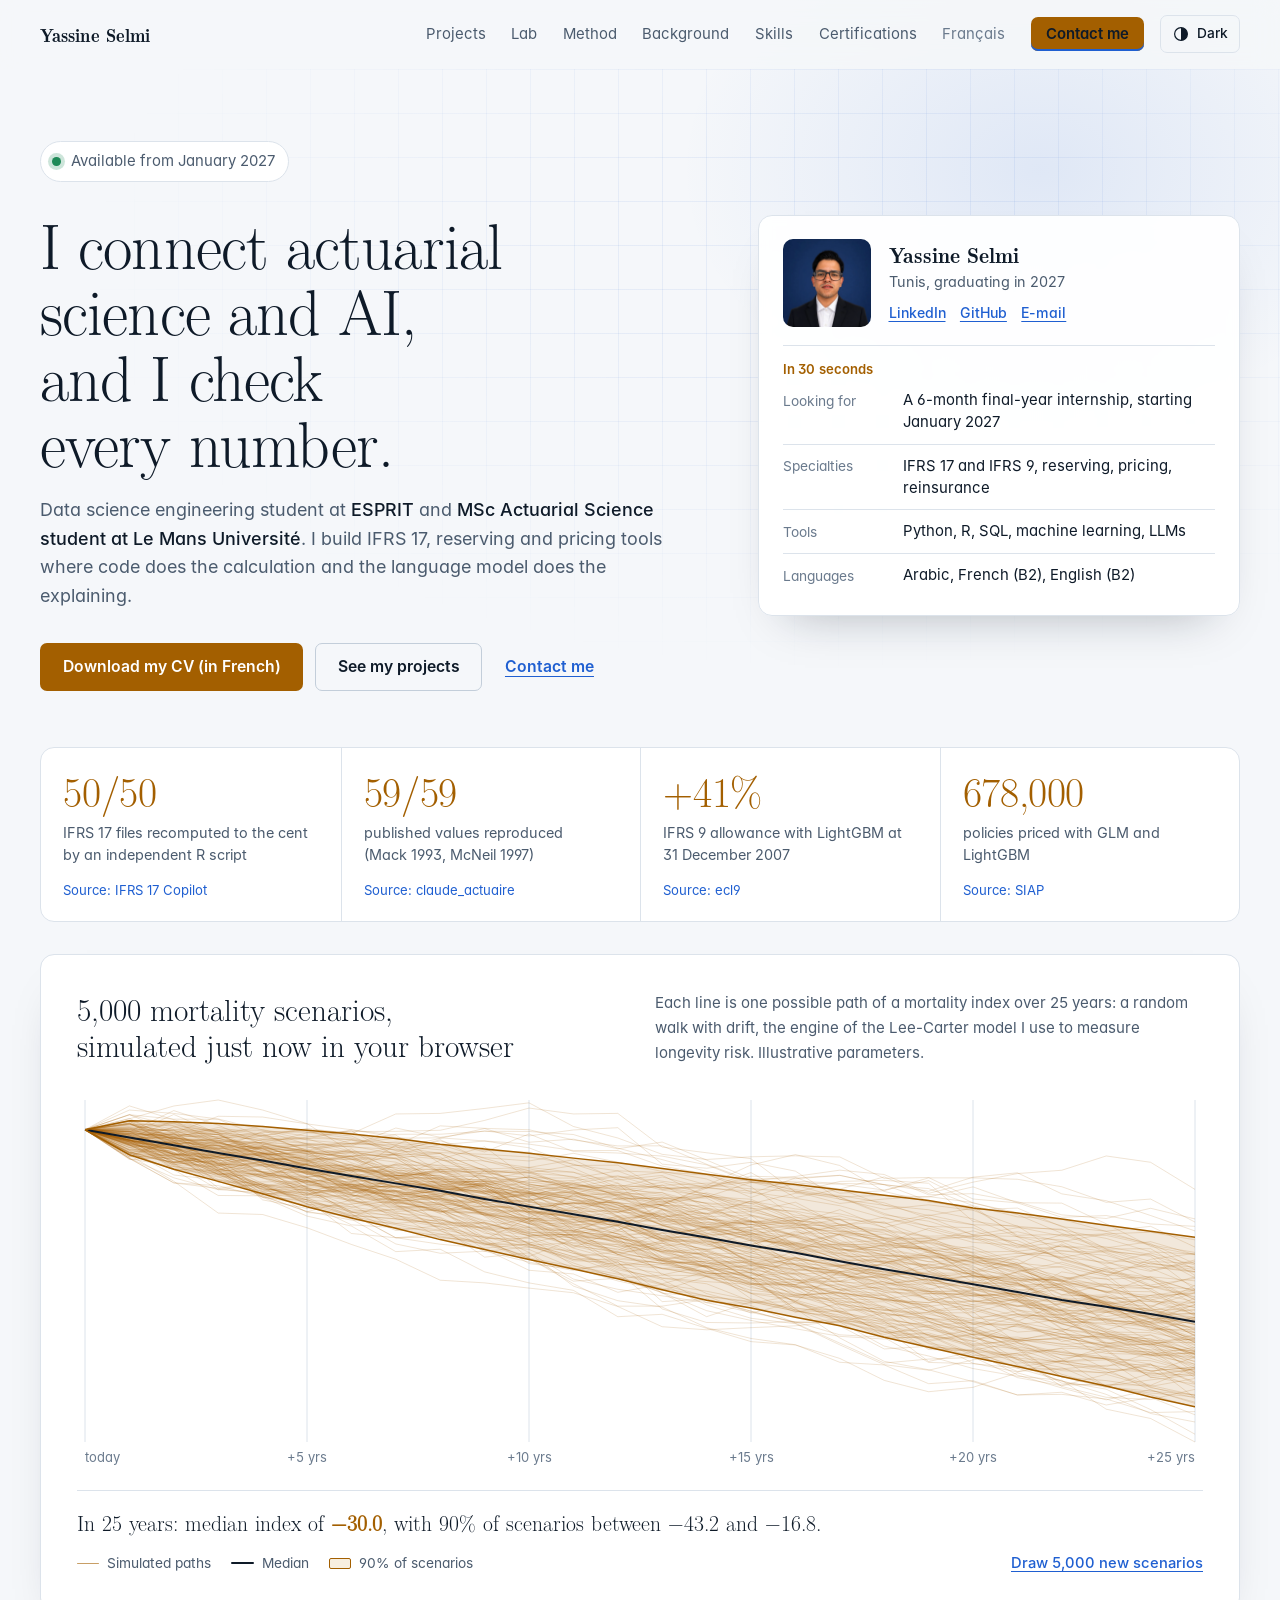
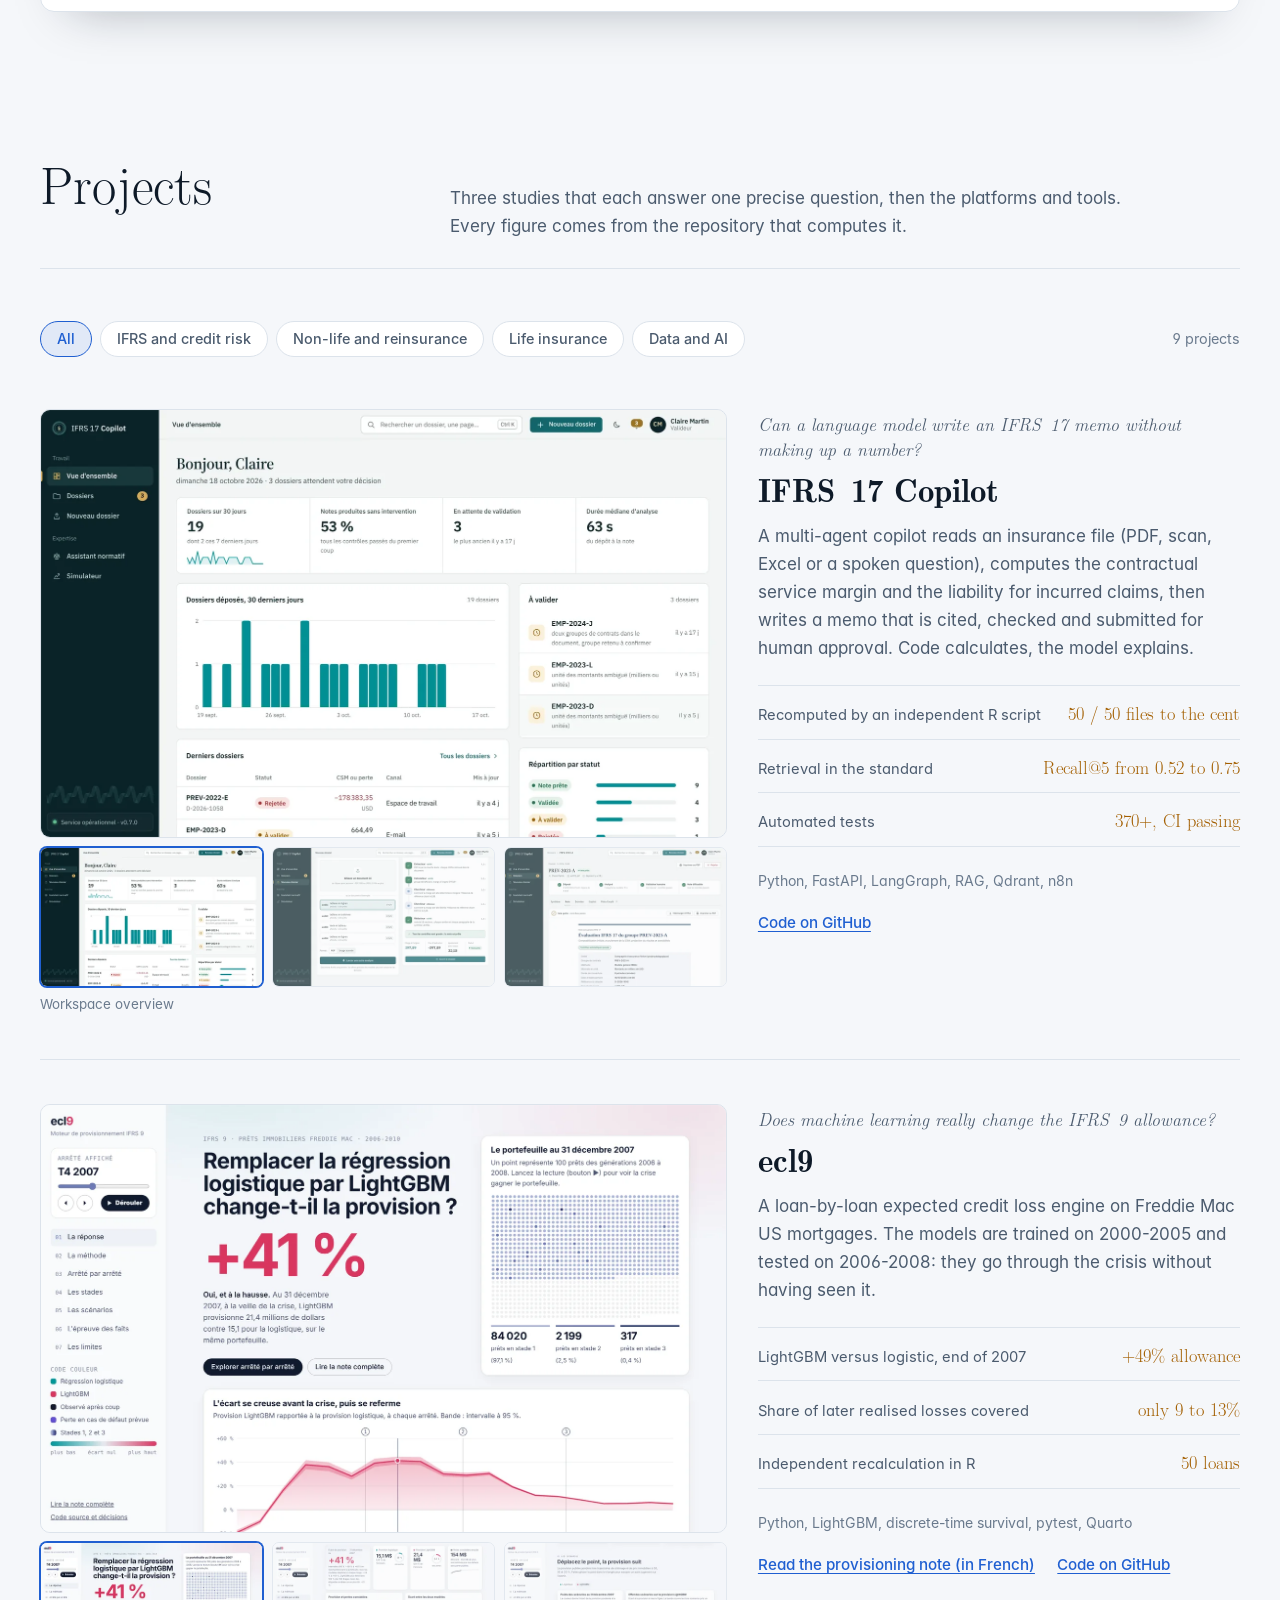
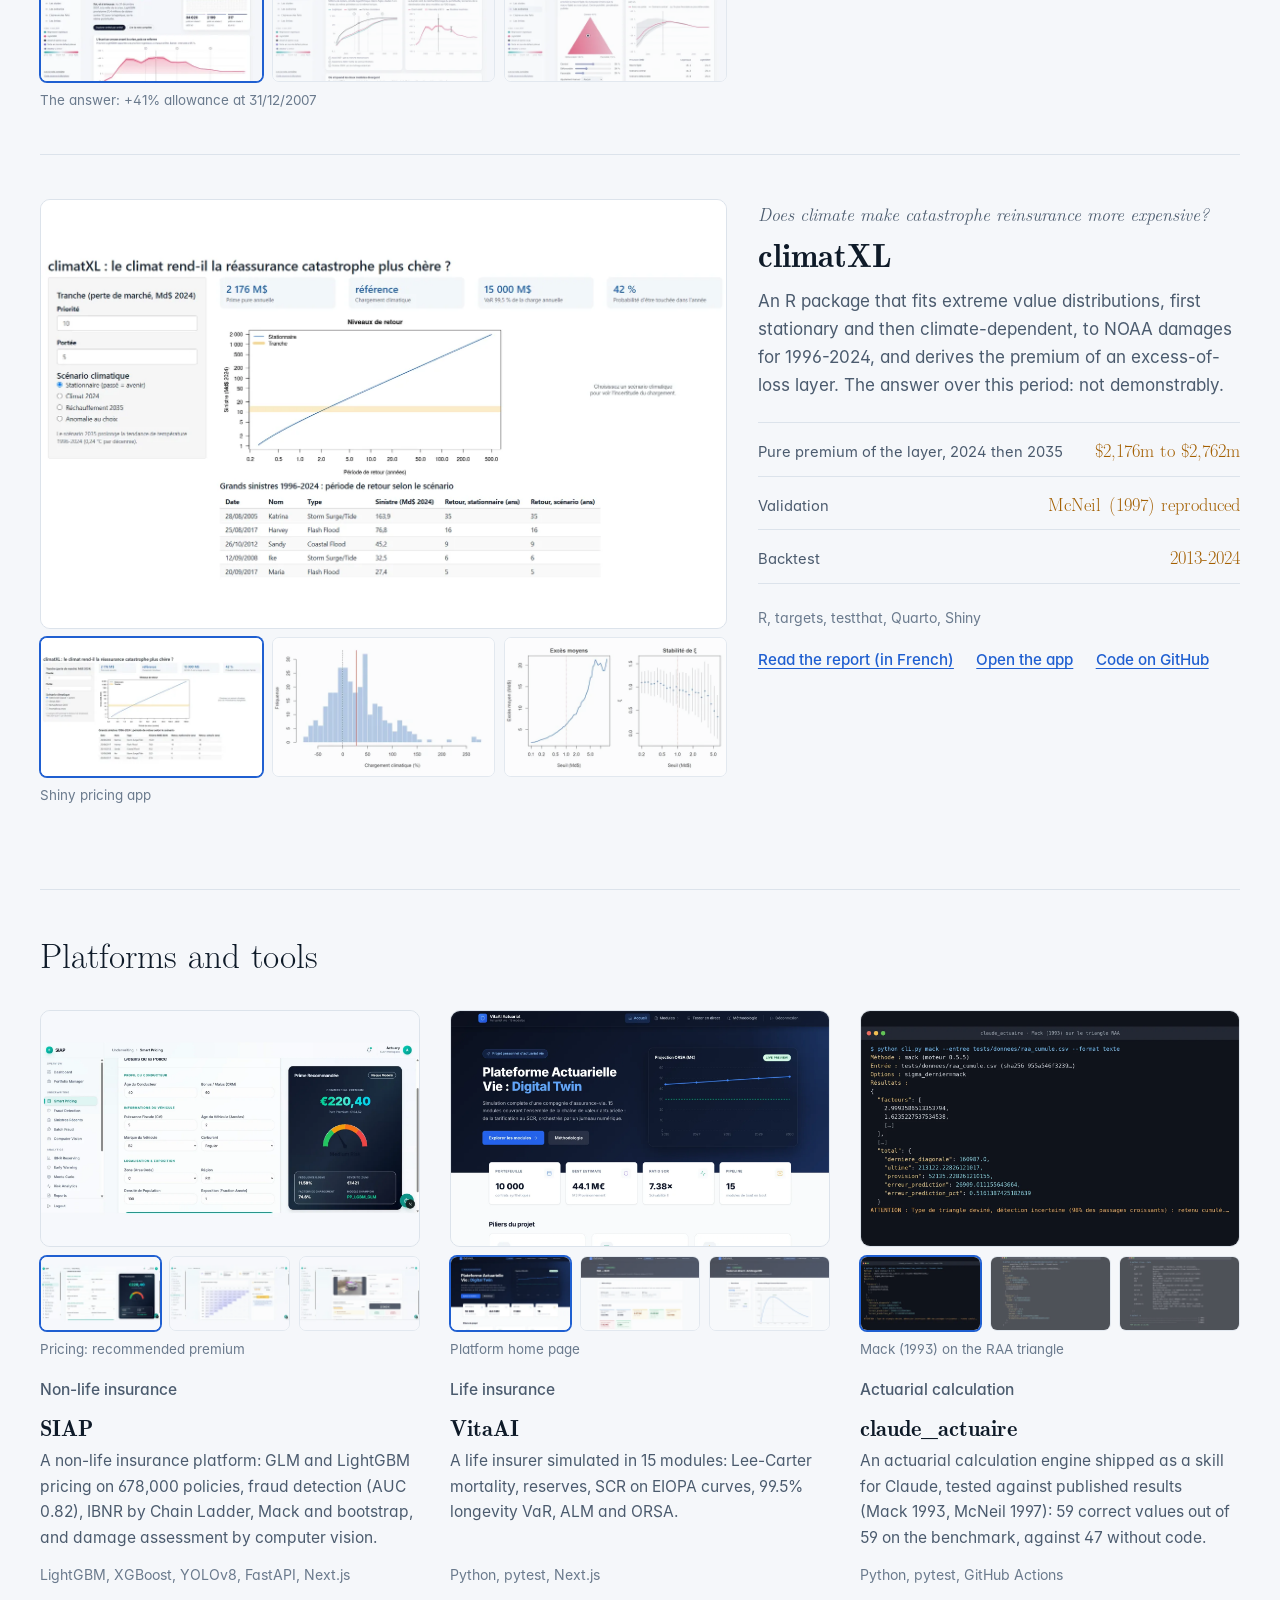
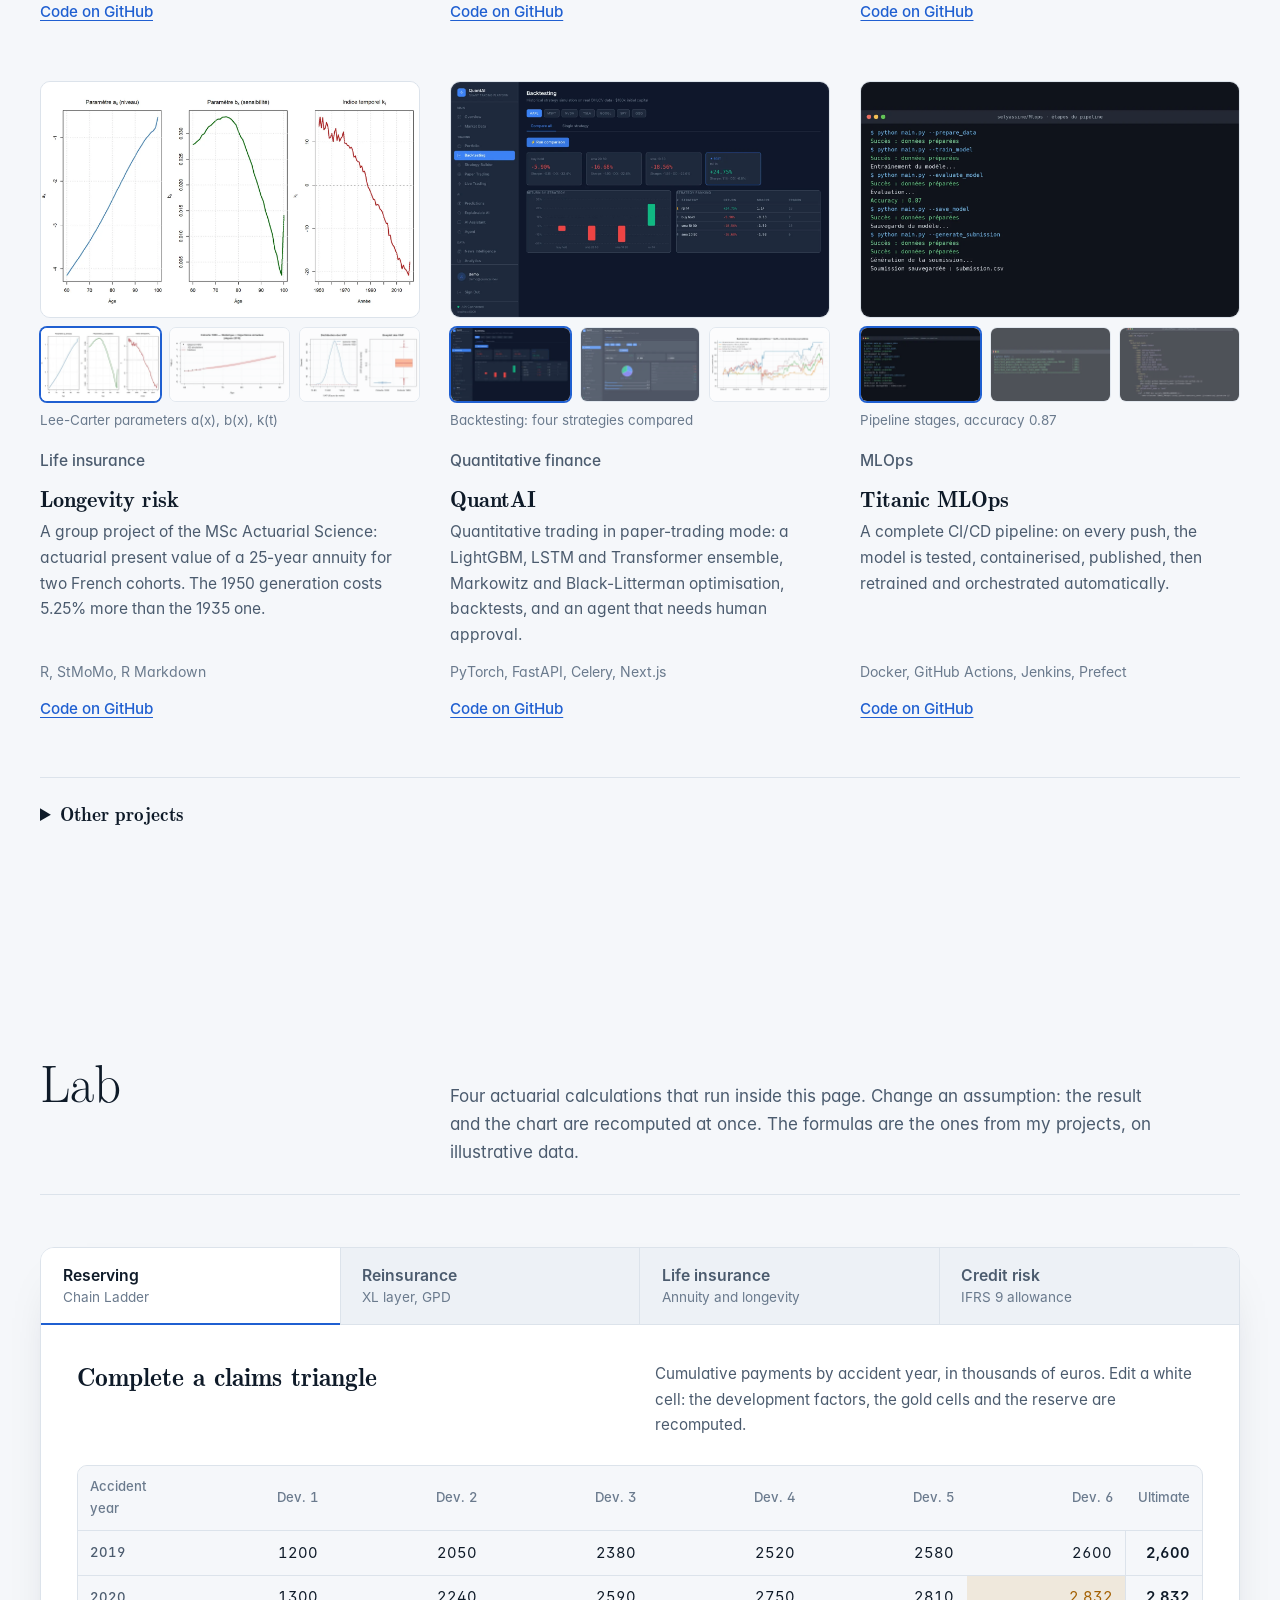
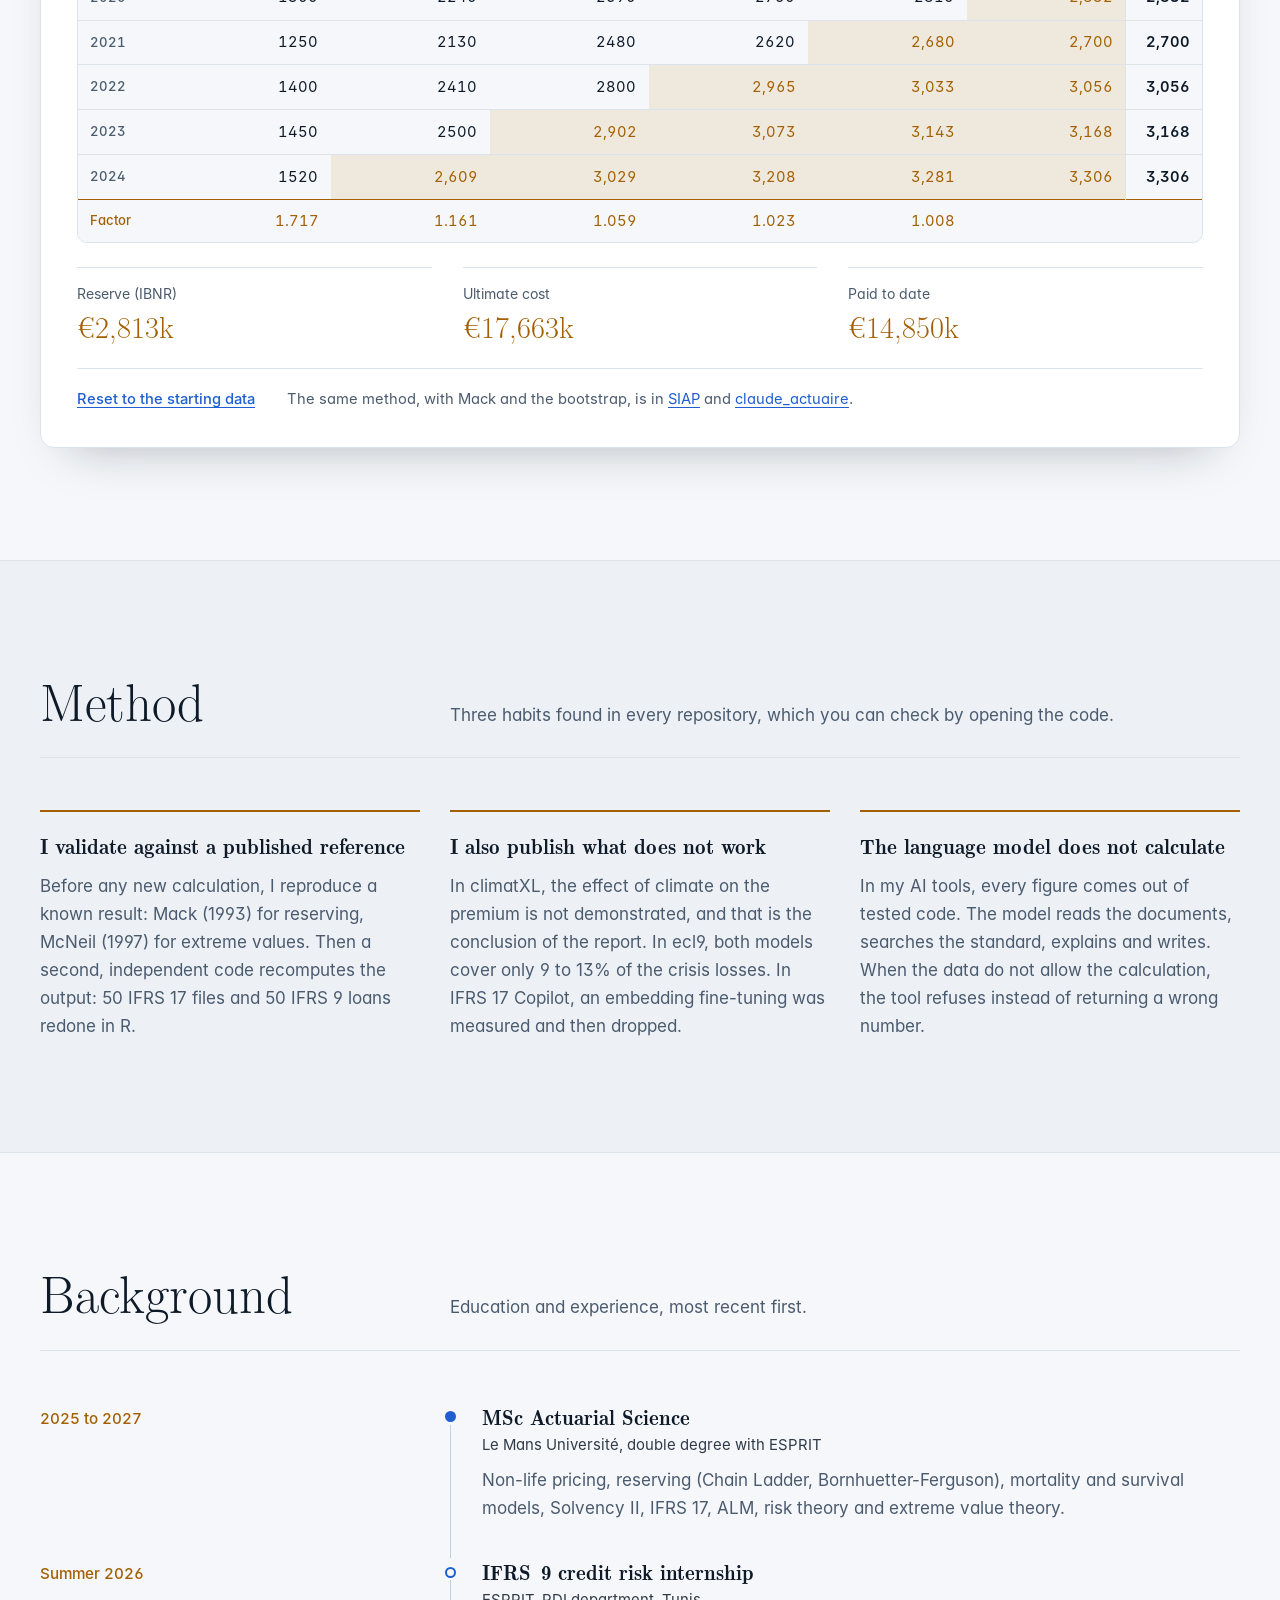
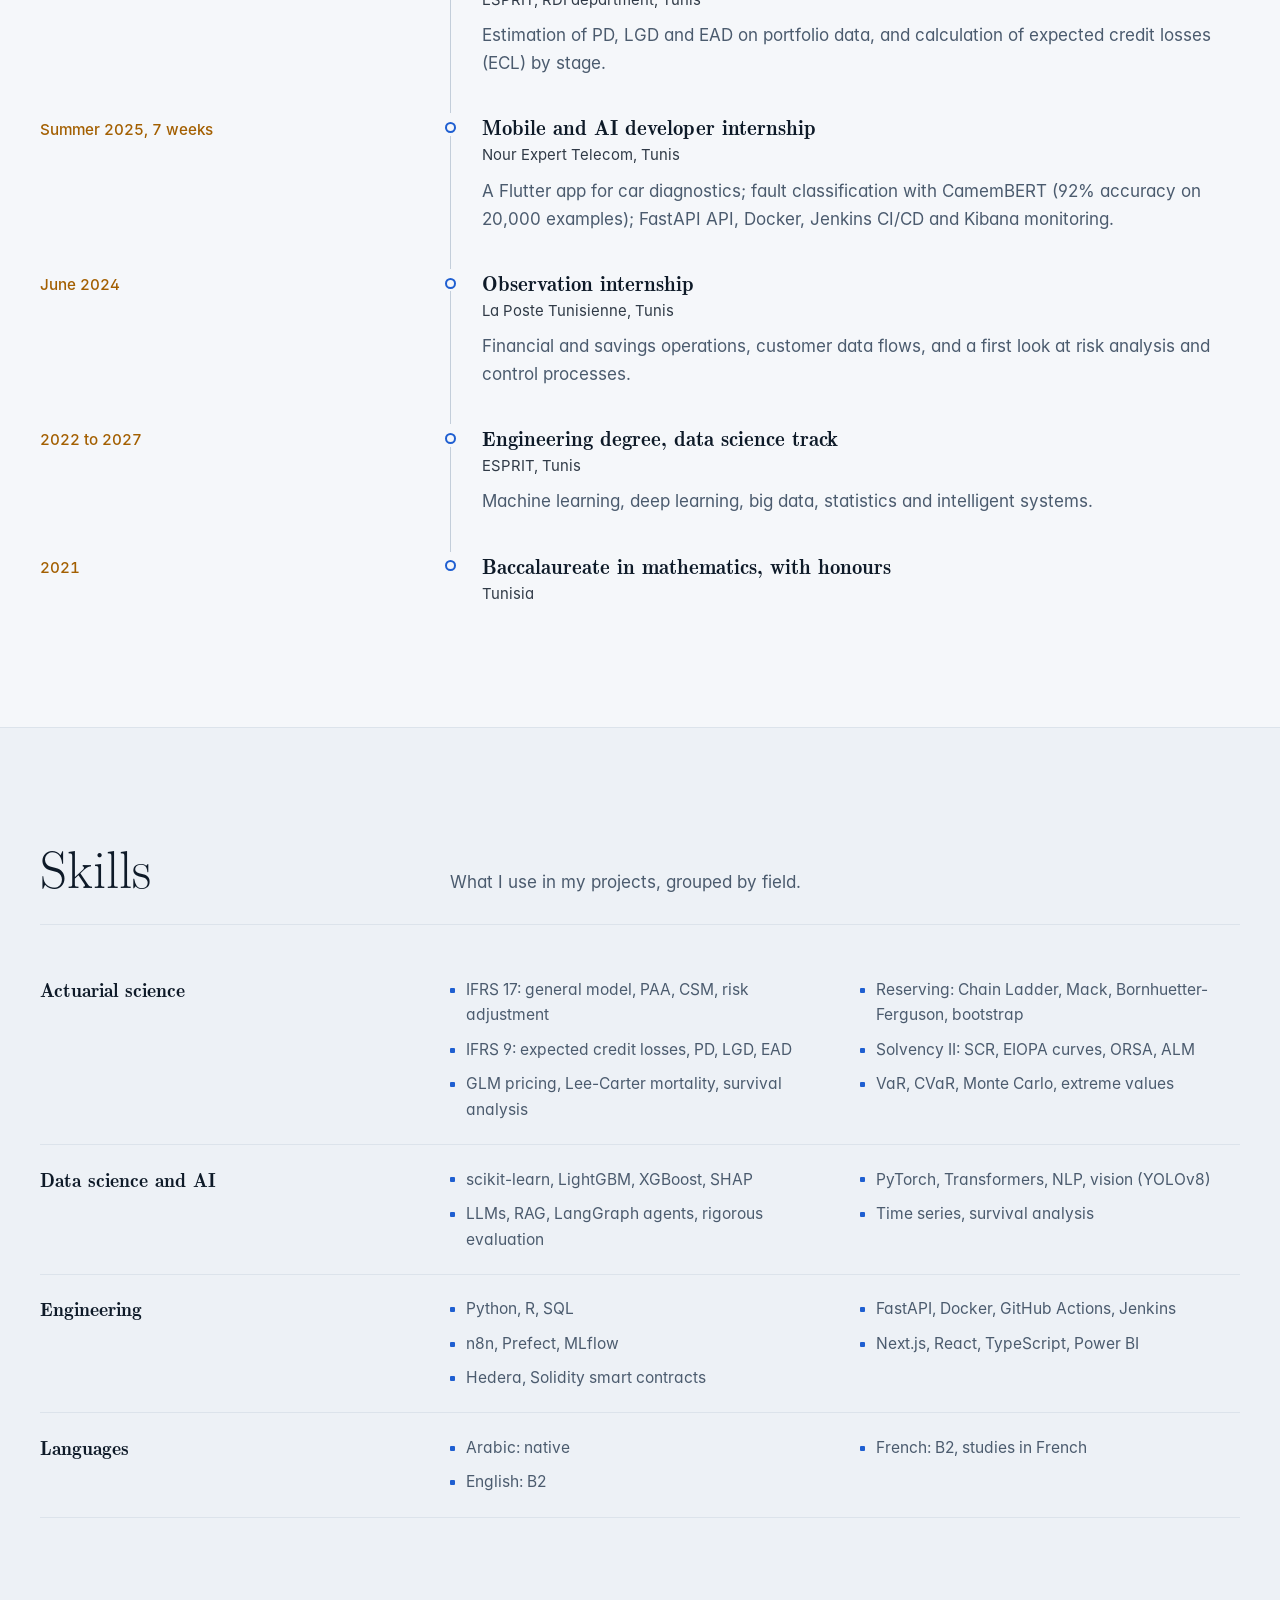
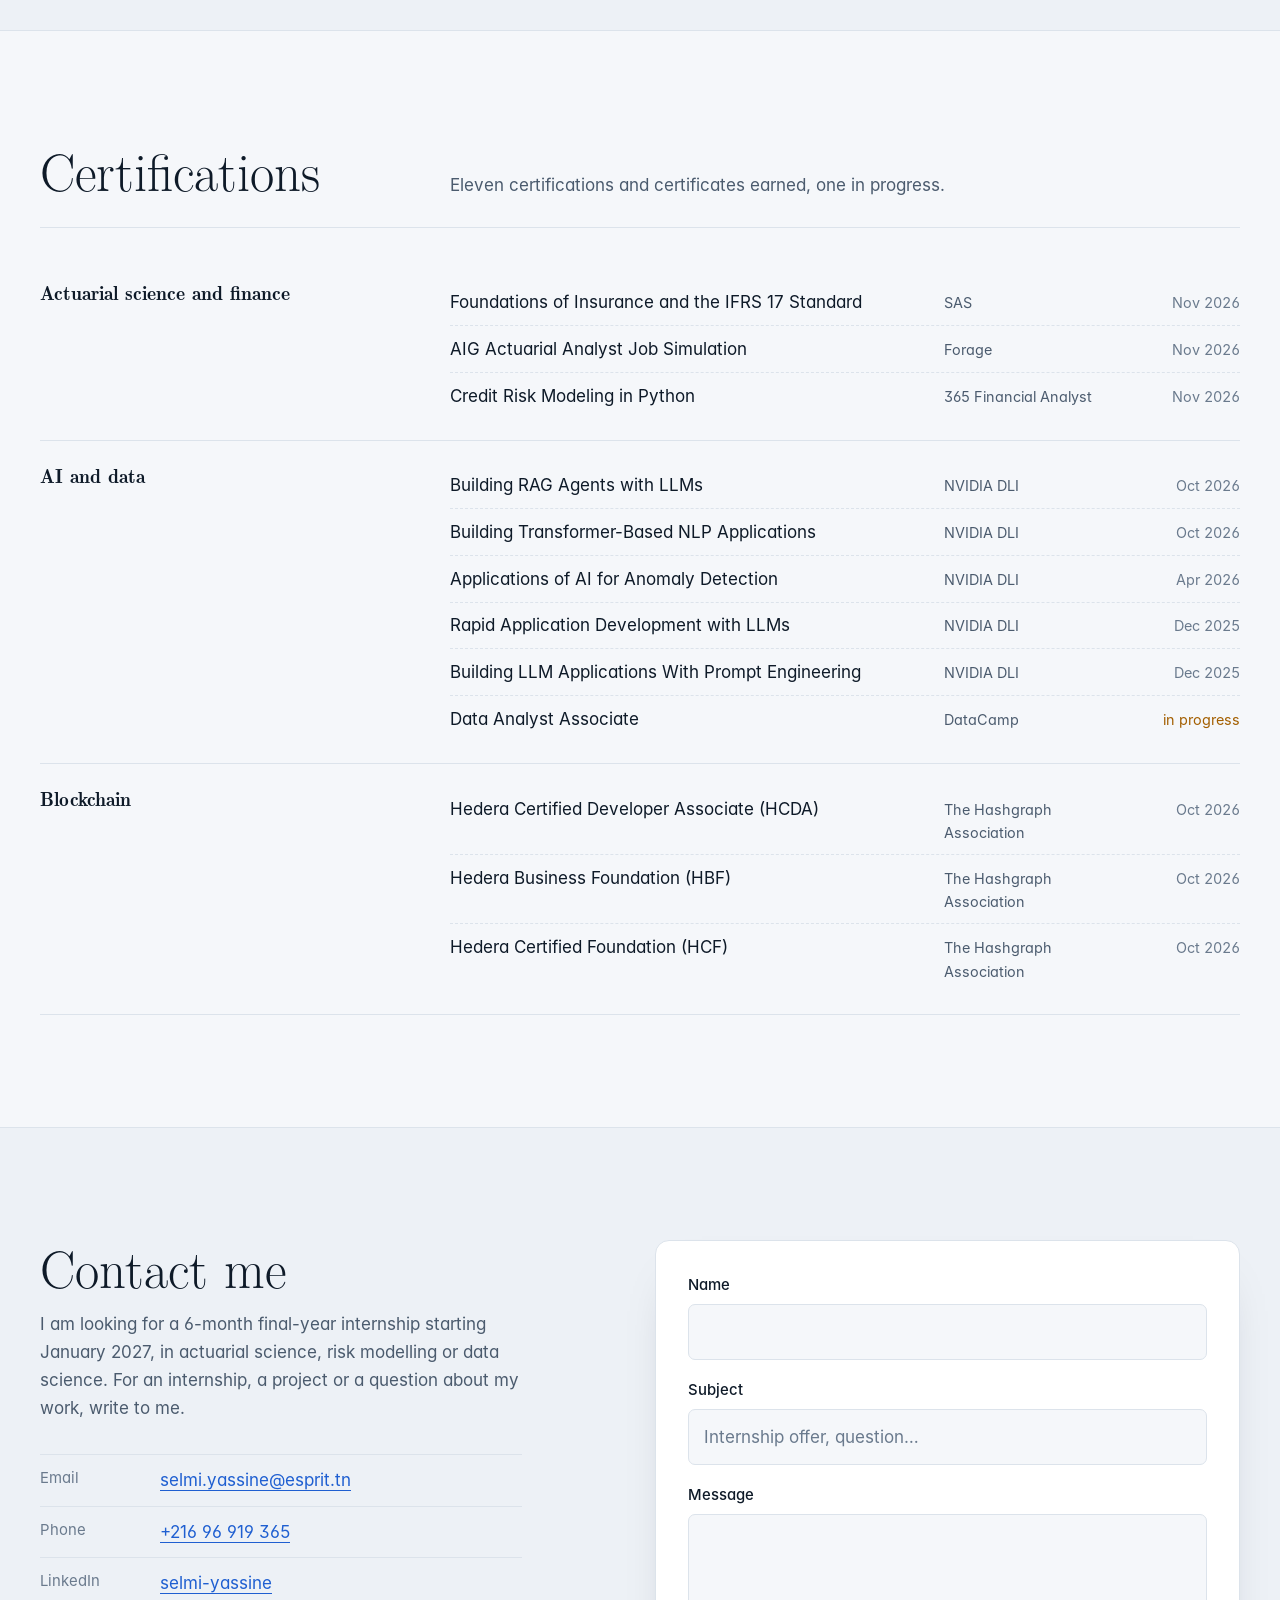
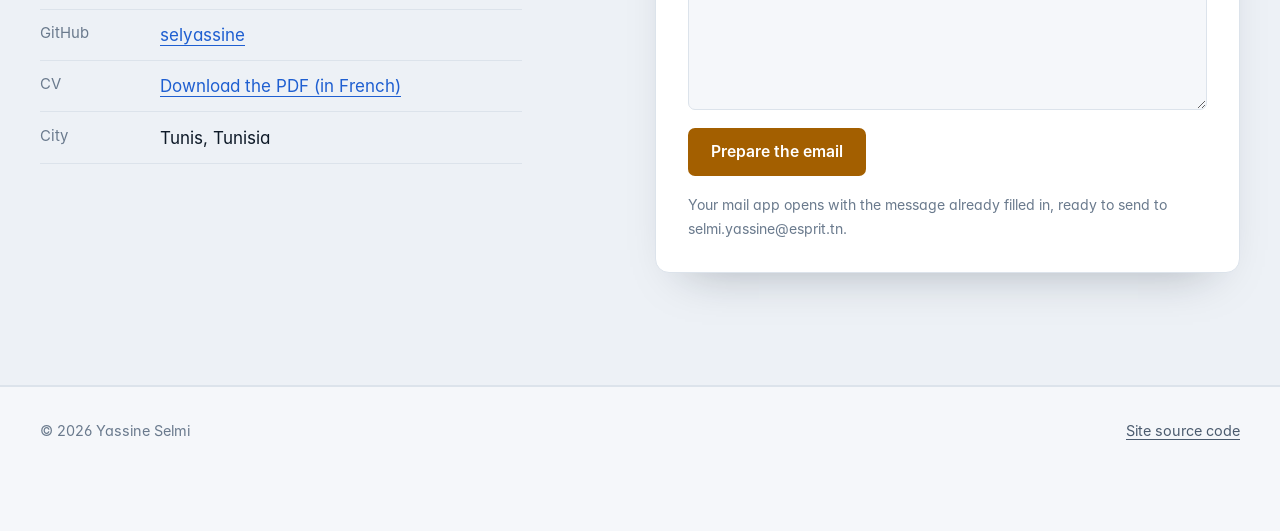
==== commit f3d325b1: "Présentation lisible en 30 secondes, thème fiable et fichiers versionnés" ====
--- a/en/index.html
+++ b/en/index.html
@@ -21,7 +21,7 @@
   <link rel="preload" href="../assets/fonts/lmroman17-regular.woff" as="font" type="font/woff" crossorigin>
   <link rel="preload" href="../assets/fonts/inter-400.woff" as="font" type="font/woff" crossorigin>
   <script>try{var t=localStorage.getItem("theme");if(t==="light"||t==="dark")document.documentElement.dataset.theme=t}catch(e){}</script>
-  <link rel="stylesheet" href="../assets/style.css">
+  <link rel="stylesheet" href="../assets/style.css?v=20261117b">
   <script type="application/ld+json">
   {"@context":"https://schema.org","@type":"Person","name":"Yassine Selmi","jobTitle":"Data science engineering student and actuarial science student","url":"https://selyassine.github.io/en/","email":"mailto:selmi.yassine@esprit.tn","address":{"@type":"PostalAddress","addressLocality":"Tunis","addressCountry":"TN"},"alumniOf":[{"@type":"CollegeOrUniversity","name":"ESPRIT"},{"@type":"CollegeOrUniversity","name":"Le Mans Université"}],"sameAs":["https://github.com/selyassine","https://www.linkedin.com/in/selmi-yassine-437503311/"]}
   </script>
@@ -45,7 +45,7 @@
           <li><a class="nav__cta" href="#contact">Contact me</a></li>
         </ul>
       </nav>
-      <button class="nav__theme" id="theme-toggle" type="button" aria-label="Switch to light theme"><svg viewBox="0 0 24 24" width="18" height="18" aria-hidden="true" focusable="false"><circle cx="12" cy="12" r="8.5" fill="none" stroke="currentColor" stroke-width="1.6"/><path d="M12 3.5a8.5 8.5 0 0 1 0 17z" fill="currentColor"/></svg></button>
+      <button class="nav__theme" id="theme-toggle" type="button" aria-label="Switch to light theme"><svg viewBox="0 0 24 24" width="18" height="18" aria-hidden="true" focusable="false"><circle cx="12" cy="12" r="8.5" fill="none" stroke="currentColor" stroke-width="1.6"/><path d="M12 3.5a8.5 8.5 0 0 1 0 17z" fill="currentColor"/></svg><span class="nav__theme-label">Theme</span></button>
     </div>
   </header>
 
@@ -54,28 +54,29 @@
     <section class="hero" aria-labelledby="titre">
       <div class="wrap hero__grid">
         <div class="hero__text">
-          <p class="status"><span class="status__dot" aria-hidden="true"></span>Available for a 6-month final-year internship, starting January 2027</p>
-          <h1 id="titre">I connect actuarial calculation with artificial intelligence, and I check every number.</h1>
+          <p class="status"><span class="status__dot" aria-hidden="true"></span>Available from January 2027</p>
+          <h1 id="titre">I connect actuarial science and AI, and I check every number.</h1>
           <p class="lead">Data science engineering student at <strong>ESPRIT</strong> and <strong>MSc Actuarial Science student at Le Mans Université</strong>. I build IFRS 17, reserving and pricing tools where code does the calculation and the language model does the explaining.</p>
           <div class="actions">
-            <a class="btn btn--primary" href="#projets">See my projects</a>
-            <a class="btn btn--ghost" href="../assets/CV_Yassine_Selmi.pdf" download>Download my CV (in French)</a>
-          </div>
-          <ul class="links" aria-label="Online profiles">
-            <li><a href="https://github.com/selyassine" rel="me">GitHub</a></li>
-            <li><a href="https://www.linkedin.com/in/selmi-yassine-437503311/" rel="me">LinkedIn</a></li>
-            <li><a href="mailto:selmi.yassine@esprit.tn">selmi.yassine@esprit.tn</a></li>
-          </ul>
-        </div>
-        <aside class="idcard" aria-label="At a glance">
-          <img class="idcard__photo" src="../assets/img/yassine-selmi.webp" width="720" height="720" alt="Portrait of Yassine Selmi" fetchpriority="high">
-          <div class="idcard__body">
-            <p class="idcard__name">Yassine Selmi</p>
-            <p class="idcard__place">Tunis, graduating in 2027</p>
-          </div>
+            <a class="btn btn--primary" href="../assets/CV_Yassine_Selmi.pdf" download>Download my CV (in French)</a>
+            <a class="btn btn--ghost" href="#projets">See my projects</a>
+            <a class="btn btn--quiet" href="#contact">Contact me</a>
+          </div>
+        </div>
+        <aside class="idcard" aria-labelledby="idcard-title">
+          <div class="idcard__head">
+            <img class="idcard__photo" src="../assets/img/yassine-selmi.webp" width="720" height="720" alt="Portrait of Yassine Selmi" fetchpriority="high">
+            <div>
+              <p class="idcard__name">Yassine Selmi</p>
+              <p class="idcard__place">Tunis, graduating in 2027</p>
+              <p class="idcard__links"><a href="https://www.linkedin.com/in/selmi-yassine-437503311/" rel="me">LinkedIn</a><a href="https://github.com/selyassine" rel="me">GitHub</a><a href="mailto:selmi.yassine@esprit.tn">E-mail</a></p>
+            </div>
+          </div>
+          <h2 class="idcard__title" id="idcard-title">In 30 seconds</h2>
           <dl class="idcard__facts">
-            <div><dt>Education</dt><dd>Data science engineering, ESPRIT<br>MSc Actuarial Science, Le Mans Université</dd></div>
-            <div><dt>Fields</dt><dd>IFRS 17 and IFRS 9, reserving, reinsurance, pricing</dd></div>
+            <div><dt>Looking for</dt><dd>A 6-month final-year internship, starting January 2027</dd></div>
+            <div><dt>Specialties</dt><dd>IFRS 17 and IFRS 9, reserving, pricing, reinsurance</dd></div>
+            <div><dt>Tools</dt><dd>Python, R, SQL, machine learning, LLMs</dd></div>
             <div><dt>Languages</dt><dd>Arabic, French (B2), English (B2)</dd></div>
           </dl>
         </aside>
@@ -83,6 +84,13 @@
 
       <!-- Le moment fort : 5 000 trajectoires simulées en direct -->
       <div class="wrap">
+        <ul class="proofs" aria-label="Checkable figures, each linked to the repository that computes it">
+          <li><a href="https://github.com/selyassine/ifrs17-copilot"><span class="proof__value">50/50</span><span class="proof__label">IFRS 17 files recomputed to the cent by an independent R script</span><span class="proof__src">Source: IFRS 17 Copilot</span></a></li>
+          <li><a href="https://github.com/selyassine/claude_actuaire"><span class="proof__value">59/59</span><span class="proof__label">published values reproduced (Mack 1993, McNeil 1997)</span><span class="proof__src">Source: claude_actuaire</span></a></li>
+          <li><a href="https://github.com/selyassine/ecl9"><span class="proof__value">+41%</span><span class="proof__label">IFRS 9 allowance with LightGBM at 31 December 2007</span><span class="proof__src">Source: ecl9</span></a></li>
+          <li><a href="https://github.com/selyassine/SIAP"><span class="proof__value">678,000</span><span class="proof__label">policies priced with GLM and LightGBM</span><span class="proof__src">Source: SIAP</span></a></li>
+        </ul>
+
         <figure class="sim" id="sim">
           <figcaption class="sim__head">
             <h2 class="sim__title">5,000 mortality scenarios, simulated just now in your browser</h2>
@@ -99,13 +107,6 @@
             <button class="replay" id="sim-replay" type="button">Draw 5,000 new scenarios</button>
           </div>
         </figure>
-
-        <ul class="proofs" aria-label="Checkable figures, each linked to the repository that computes it">
-          <li><a href="https://github.com/selyassine/ifrs17-copilot"><span class="proof__value">50/50</span><span class="proof__label">IFRS 17 files recomputed to the cent by an independent R script</span><span class="proof__src">Source: IFRS 17 Copilot</span></a></li>
-          <li><a href="https://github.com/selyassine/claude_actuaire"><span class="proof__value">59/59</span><span class="proof__label">published values reproduced (Mack 1993, McNeil 1997)</span><span class="proof__src">Source: claude_actuaire</span></a></li>
-          <li><a href="https://github.com/selyassine/ecl9"><span class="proof__value">+41%</span><span class="proof__label">IFRS 9 allowance with LightGBM at 31 December 2007</span><span class="proof__src">Source: ecl9</span></a></li>
-          <li><a href="https://github.com/selyassine/SIAP"><span class="proof__value">678,000</span><span class="proof__label">policies priced with GLM and LightGBM</span><span class="proof__src">Source: SIAP</span></a></li>
-        </ul>
       </div>
     </section>
 
@@ -218,6 +219,7 @@
               </div>
               <figcaption class="gallery__caption">Pricing: recommended premium</figcaption>
             </figure>
+            <p class="project__domain">Non-life insurance</p>
             <h3><a href="https://github.com/selyassine/SIAP">SIAP</a></h3>
             <p>A non-life insurance platform: GLM and LightGBM pricing on 678,000 policies, fraud detection (AUC 0.82), IBNR by Chain Ladder, Mack and bootstrap, and damage assessment by computer vision.</p>
             <p class="stack">LightGBM, XGBoost, YOLOv8, FastAPI, Next.js</p>
@@ -235,6 +237,7 @@
               </div>
               <figcaption class="gallery__caption">Platform home page</figcaption>
             </figure>
+            <p class="project__domain">Life insurance</p>
             <h3><a href="https://github.com/selyassine/VITA">VitaAI</a></h3>
             <p>A life insurer simulated in 15 modules: Lee-Carter mortality, reserves, SCR on EIOPA curves, 99.5% longevity VaR, ALM and ORSA.</p>
             <p class="stack">Python, pytest, Next.js</p>
@@ -252,6 +255,7 @@
               </div>
               <figcaption class="gallery__caption">Mack (1993) on the RAA triangle</figcaption>
             </figure>
+            <p class="project__domain">Actuarial calculation</p>
             <h3><a href="https://github.com/selyassine/claude_actuaire">claude_actuaire</a></h3>
             <p>An actuarial calculation engine shipped as a skill for Claude, tested against published results (Mack 1993, McNeil 1997): 59 correct values out of 59 on the benchmark, against 47 without code.</p>
             <p class="stack">Python, pytest, GitHub Actions</p>
@@ -269,6 +273,7 @@
               </div>
               <figcaption class="gallery__caption">Lee-Carter parameters a(x), b(x), k(t)</figcaption>
             </figure>
+            <p class="project__domain">Life insurance</p>
             <h3><a href="https://github.com/selyassine/actuariat-vie-longevite">Longevity risk</a></h3>
             <p>A group project of the MSc Actuarial Science: actuarial present value of a 25-year annuity for two French cohorts. The 1950 generation costs 5.25% more than the 1935 one.</p>
             <p class="stack">R, StMoMo, R Markdown</p>
@@ -286,6 +291,7 @@
               </div>
               <figcaption class="gallery__caption">Backtesting: four strategies compared</figcaption>
             </figure>
+            <p class="project__domain">Quantitative finance</p>
             <h3><a href="https://github.com/selyassine/Quant">QuantAI</a></h3>
             <p>Quantitative trading in paper-trading mode: a LightGBM, LSTM and Transformer ensemble, Markowitz and Black-Litterman optimisation, backtests, and an agent that needs human approval.</p>
             <p class="stack">PyTorch, FastAPI, Celery, Next.js</p>
@@ -303,6 +309,7 @@
               </div>
               <figcaption class="gallery__caption">Pipeline stages, accuracy 0.87</figcaption>
             </figure>
+            <p class="project__domain">MLOps</p>
             <h3><a href="https://github.com/selyassine/Mlops">Titanic MLOps</a></h3>
             <p>A complete CI/CD pipeline: on every push, the model is tested, containerised, published, then retrained and orchestrated automatically.</p>
             <p class="stack">Docker, GitHub Actions, Jenkins, Prefect</p>
@@ -673,6 +680,6 @@
     </div>
   </footer>
 
-  <script src="../assets/main.js" defer></script>
+  <script src="../assets/main.js?v=20261117b" defer></script>
 </body>
 </html>
--- a/assets/style.css
+++ b/assets/style.css
@@ -35,6 +35,8 @@
   --ok: #4CC38A;
   --danger: #F2918A;
   --shadow: 0 24px 48px -28px rgba(0, 0, 0, .75);
+  --grid: rgba(127, 178, 255, .07);
+  --glow: rgba(127, 178, 255, .16);
 
   --display: "Latin Modern", "Latin Modern Roman", "CMU Serif", Georgia, serif;
   --demi: "Latin Modern Demi", "Latin Modern", Georgia, serif;
@@ -70,6 +72,8 @@
   --ok: #1E8A57;
   --danger: #B3261E;
   --shadow: 0 24px 48px -30px rgba(14, 26, 40, .35);
+  --grid: rgba(31, 95, 209, .07);
+  --glow: rgba(31, 95, 209, .10);
 }
 @media (prefers-color-scheme: light) {
   :root:not([data-theme="dark"]) {
@@ -79,6 +83,7 @@
     --obs: #1F5FD1; --obs-soft: rgba(31, 95, 209, .09);
     --proj: #A35F00; --proj-hover: #8A5000; --proj-soft: rgba(196, 121, 0, .12); --on-proj: #FFFFFF;
     --ok: #1E8A57; --danger: #B3261E; --shadow: 0 24px 48px -30px rgba(14, 26, 40, .35);
+    --grid: rgba(31, 95, 209, .07); --glow: rgba(31, 95, 209, .10);
   }
 }
 
@@ -137,6 +142,7 @@
   font: 500 .92rem/1 var(--sans); color: var(--text); background: none;
   border: 1px solid var(--line); border-radius: var(--r-sm); cursor: pointer;
 }
+.nav__theme-label { font-size: .86rem; }
 .nav__theme:hover, .nav__toggle:hover { border-color: var(--line-strong); background: var(--surface); }
 .nav__toggle { display: none; }
 @media (max-width: 1040px) {
@@ -164,54 +170,62 @@
 .btn--primary:hover { background: var(--proj-hover); color: var(--on-proj); }
 .btn--ghost { border-color: var(--line-strong); color: var(--text); }
 .btn--ghost:hover { border-color: var(--text); color: var(--text); }
+.btn--quiet { color: var(--obs); padding-left: .6rem; padding-right: .6rem; text-decoration: underline; text-underline-offset: .25em; text-decoration-thickness: 1px; }
+.btn--quiet:hover { color: var(--text); }
 .replay { background: none; border: 0; padding: 0; color: var(--obs); font: 500 .92rem/1.4 var(--sans); text-decoration: underline; text-underline-offset: .22em; text-decoration-thickness: 1px; cursor: pointer; }
 .replay:hover { color: var(--text); }
 
 /* ---------- Présentation ---------- */
-.hero { padding: clamp(2.75rem, 7vw, 5.5rem) 0 clamp(1rem, 3vw, 2rem); }
+.hero { position: relative; isolation: isolate; padding: clamp(2.5rem, 6vw, 4.5rem) 0 clamp(1rem, 3vw, 2rem); }
+.hero::before {
+  content: ""; position: absolute; inset: 0 0 auto; height: min(760px, 100%); z-index: -1; pointer-events: none;
+  background-image: linear-gradient(var(--grid) 1px, transparent 1px), linear-gradient(90deg, var(--grid) 1px, transparent 1px);
+  background-size: 44px 44px; background-position: center top;
+  -webkit-mask-image: radial-gradient(ellipse 75% 70% at 65% 25%, #000 25%, transparent 78%);
+  mask-image: radial-gradient(ellipse 75% 70% at 65% 25%, #000 25%, transparent 78%);
+}
+.hero::after { content: ""; position: absolute; z-index: -1; pointer-events: none; width: 720px; height: 520px; right: -120px; top: -160px; background: radial-gradient(closest-side, var(--glow), transparent); }
 .hero__grid { display: grid; grid-template-columns: repeat(12, minmax(0, 1fr)); column-gap: var(--col-gap); row-gap: 2.5rem; align-items: start; }
-.hero__text { grid-column: 1 / span 8; padding-top: .25rem; }
+.hero__text { grid-column: 1 / span 7; align-self: center; }
 .status { display: inline-flex; align-items: center; gap: .6rem; color: var(--muted); font-size: .93rem; padding: .45rem .85rem .45rem .7rem; border: 1px solid var(--line); border-radius: 999px; background: var(--surface); margin-bottom: 1.75rem; }
 .status__dot { width: .55rem; height: .55rem; flex: none; border-radius: 50%; background: var(--ok); box-shadow: 0 0 0 4px color-mix(in srgb, var(--ok) 22%, transparent); }
-.hero h1 { font-size: clamp(2.4rem, 4.7vw, 3.85rem); line-height: 1.05; letter-spacing: -.012em; max-width: 21ch; }
-.lead { margin-top: 1.6rem; color: var(--muted); font-size: clamp(1.06rem, 1.4vw, 1.2rem); line-height: 1.6; max-width: 58ch; }
+.hero h1 { font-size: clamp(2.5rem, 5vw, 4.15rem); line-height: 1.03; letter-spacing: -.014em; max-width: 16ch; }
+.lead { margin-top: 1.4rem; color: var(--muted); font-size: clamp(1.06rem, 1.4vw, 1.2rem); line-height: 1.6; max-width: 58ch; }
 .lead strong { color: var(--text); font-weight: 500; }
-.actions { display: flex; flex-wrap: wrap; gap: .75rem; margin-top: 2.1rem; }
+.actions { display: flex; flex-wrap: wrap; align-items: center; gap: .75rem; margin-top: 2rem; }
 .links { display: flex; flex-wrap: wrap; gap: .4rem 1.6rem; margin-top: 1.6rem; font-size: .93rem; }
 .links a { color: var(--muted); }
 .links a:hover { color: var(--obs); }
 
-/* Fiche d'identité à côté du titre */
+/* Fiche « en 30 secondes » : qui, quoi, quand */
 .idcard {
-  grid-column: 9 / span 4; align-self: start;
-  border: 1px solid var(--line); border-radius: var(--r-lg); background: var(--surface);
-  padding: 1rem; box-shadow: var(--shadow);
-}
-.idcard__photo { width: 100%; aspect-ratio: 1; object-fit: cover; object-position: 50% 30%; border-radius: var(--r-md); }
-.idcard__body { padding: 1rem .25rem .25rem; }
-.idcard__name { font-family: var(--demi); font-size: 1.3rem; line-height: 1.2; }
-.idcard__place { color: var(--muted); font-size: .9rem; margin-top: .15rem; }
-.idcard__facts { margin-top: .75rem; }
-.idcard__facts div { padding: .7rem .25rem; border-top: 1px solid var(--line); }
-.idcard__facts dt { color: var(--faint); font-size: .8rem; margin-bottom: .15rem; }
-.idcard__facts dd { font-size: .92rem; line-height: 1.5; }
-@media (max-width: 960px) {
-  .hero__text { grid-column: 1 / -1; }
-  .idcard { grid-column: 1 / -1; display: grid; grid-template-columns: 9rem 1fr; gap: 0 1.25rem; align-items: start; }
-  .idcard__photo { grid-row: span 2; }
-  .idcard__body { padding: .25rem 0 0; }
-  .idcard__facts { grid-column: 2; margin-top: .5rem; }
-}
-@media (max-width: 560px) {
-  .idcard { grid-template-columns: 1fr; }
-  .idcard__photo { grid-row: auto; width: 8rem; }
-  .idcard__body { padding-top: 1rem; }
-  .idcard__facts { grid-column: 1; }
+  grid-column: 8 / span 5; align-self: center;
+  border: 1px solid var(--line); border-radius: var(--r-lg); background: color-mix(in srgb, var(--surface) 92%, transparent);
+  -webkit-backdrop-filter: blur(6px); backdrop-filter: blur(6px);
+  padding: 1.4rem 1.5rem 1.1rem; box-shadow: var(--shadow);
+}
+.idcard__head { display: grid; grid-template-columns: 5.5rem 1fr; gap: 1.1rem; align-items: center; padding-bottom: 1.15rem; border-bottom: 1px solid var(--line); }
+.idcard__photo { width: 5.5rem; height: 5.5rem; object-fit: cover; object-position: 50% 22%; border-radius: var(--r-md); }
+.idcard__name { font-family: var(--demi); font-size: 1.35rem; line-height: 1.15; }
+.idcard__place { color: var(--muted); font-size: .9rem; margin-top: .2rem; }
+.idcard__links { display: flex; flex-wrap: wrap; gap: .2rem .9rem; margin-top: .45rem; font-size: .88rem; font-weight: 500; }
+.idcard__title { font-family: var(--sans); font-size: .82rem; font-weight: 600; color: var(--proj); margin: 1rem 0 .15rem; letter-spacing: .01em; }
+.idcard__facts div { display: grid; grid-template-columns: 6.6rem 1fr; gap: .9rem; padding: .62rem 0; border-top: 1px solid var(--line); }
+.idcard__facts div:first-child { border-top: 0; }
+.idcard__facts dt { color: var(--faint); font-size: .86rem; padding-top: .05rem; }
+.idcard__facts dd { font-size: .93rem; line-height: 1.5; }
+@media (max-width: 1000px) {
+  .hero__text, .idcard { grid-column: 1 / -1; }
+  .idcard { max-width: 640px; }
+}
+@media (max-width: 420px) {
+  .idcard { padding: 1.1rem 1.1rem .9rem; }
+  .idcard__facts div { grid-template-columns: 1fr; gap: .1rem; }
 }
 
 /* Simulation : l'élément marquant */
 .sim {
-  margin: clamp(3.5rem, 8vw, 5rem) 0 0; padding: clamp(1.25rem, 3vw, 2.25rem);
+  margin: clamp(1.5rem, 3vw, 2rem) 0 0; padding: clamp(1.25rem, 3vw, 2.25rem);
   border: 1px solid var(--line); border-radius: var(--r-lg);
   background:
     linear-gradient(var(--surface), var(--surface)) padding-box;
@@ -238,7 +252,7 @@
 }
 
 /* Chiffres vérifiables */
-.proofs { display: grid; grid-template-columns: repeat(4, minmax(0, 1fr)); margin-top: clamp(1.5rem, 3vw, 2rem); border: 1px solid var(--line); border-radius: var(--r-lg); overflow: hidden; background: var(--surface); }
+.proofs { display: grid; grid-template-columns: repeat(4, minmax(0, 1fr)); margin-top: clamp(2.5rem, 5vw, 3.5rem); border: 1px solid var(--line); border-radius: var(--r-lg); overflow: hidden; background: var(--surface); }
 .proofs li + li { border-left: 1px solid var(--line); }
 .proofs a { display: flex; flex-direction: column; height: 100%; padding: 1.35rem 1.4rem 1.25rem; color: var(--text); text-decoration: none; transition: background .15s; }
 .proofs a:hover { background: var(--raised); color: var(--text); }
@@ -252,8 +266,9 @@
   .proofs li:nth-child(n+3) { border-top: 1px solid var(--line); }
 }
 @media (max-width: 520px) {
-  .proofs { grid-template-columns: 1fr; }
-  .proofs li + li { border-left: 0; border-top: 1px solid var(--line); }
+  .proofs a { padding: 1rem 1rem .95rem; }
+  .proof__value { font-size: 1.75rem; }
+  .proof__label { font-size: .84rem; }
 }
 
 /* ---------- Sections ---------- */
@@ -296,8 +311,9 @@
 
 /* Plateformes : trois colonnes alignées ligne par ligne (sous-grille) */
 .projects { display: grid; grid-template-columns: repeat(3, minmax(0, 1fr)); column-gap: var(--col-gap); row-gap: 0; }
-.project { display: grid; grid-row: span 5; grid-template-rows: subgrid; row-gap: 0; align-content: start; }
+.project { display: grid; grid-row: span 6; grid-template-rows: subgrid; row-gap: 0; align-content: start; }
 .project > .gallery { margin-bottom: 1.1rem; }
+.project__domain { color: var(--obs); font-size: .84rem; font-weight: 500; margin-bottom: .3rem; }
 .project h3 { font-family: var(--demi); font-size: 1.4rem; margin-bottom: .5rem; }
 .project > p:not(.stack):not(.project__links) { color: var(--muted); font-size: .97rem; margin-bottom: .8rem; }
 .project .project__links { margin-top: .8rem; padding-bottom: clamp(2.5rem, 5vw, 3.5rem); }
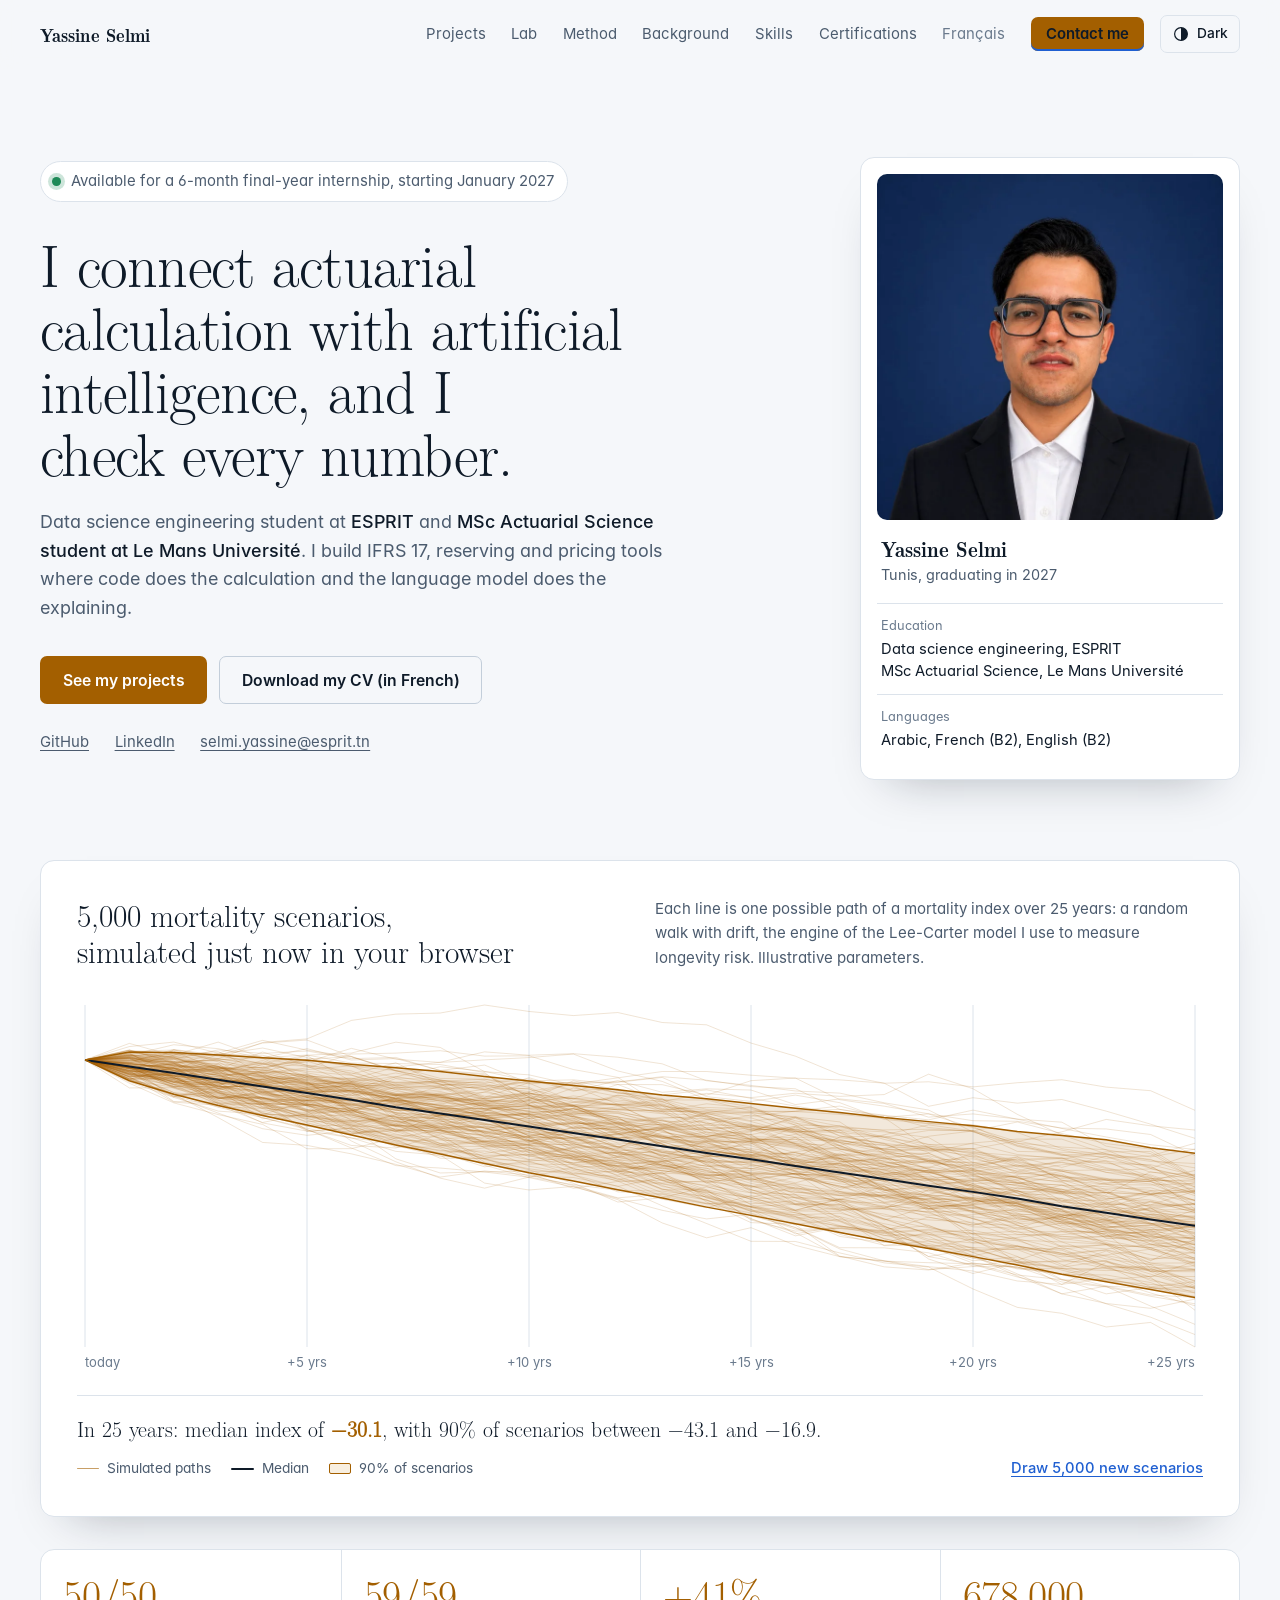
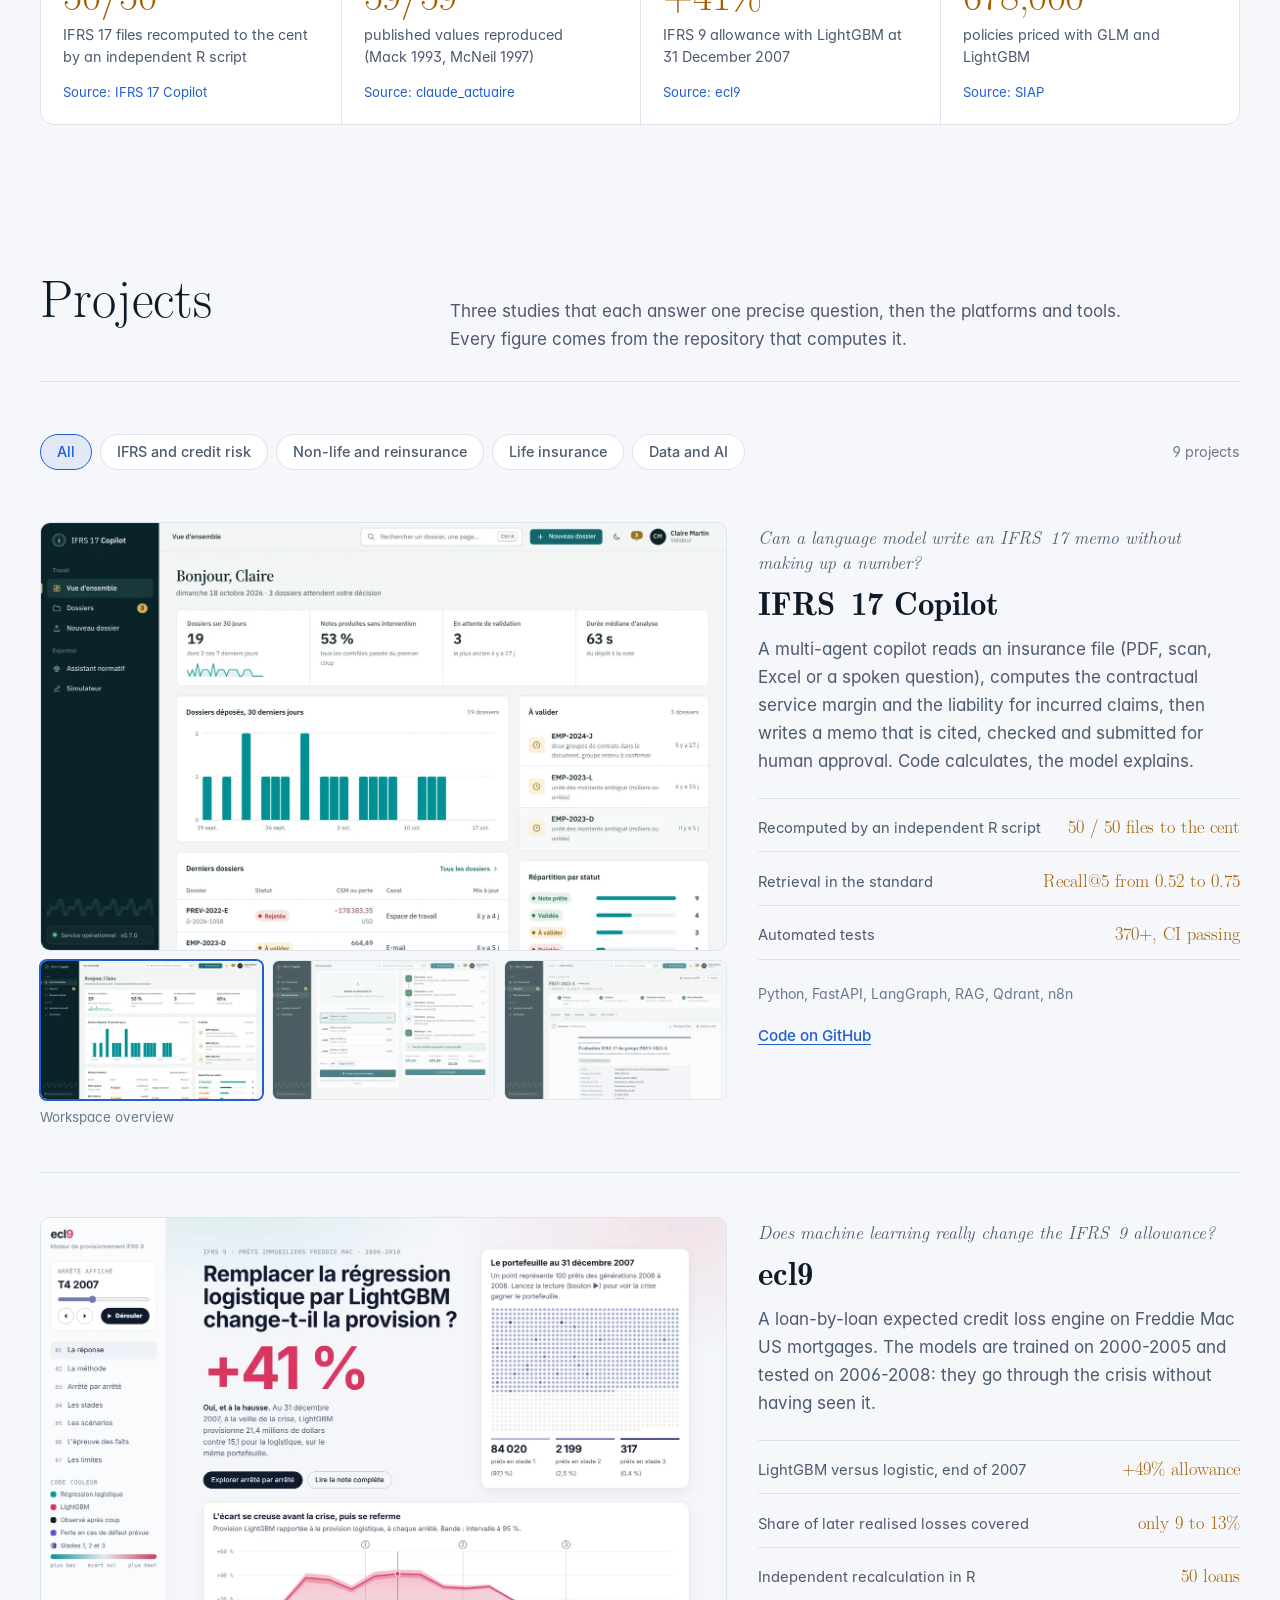
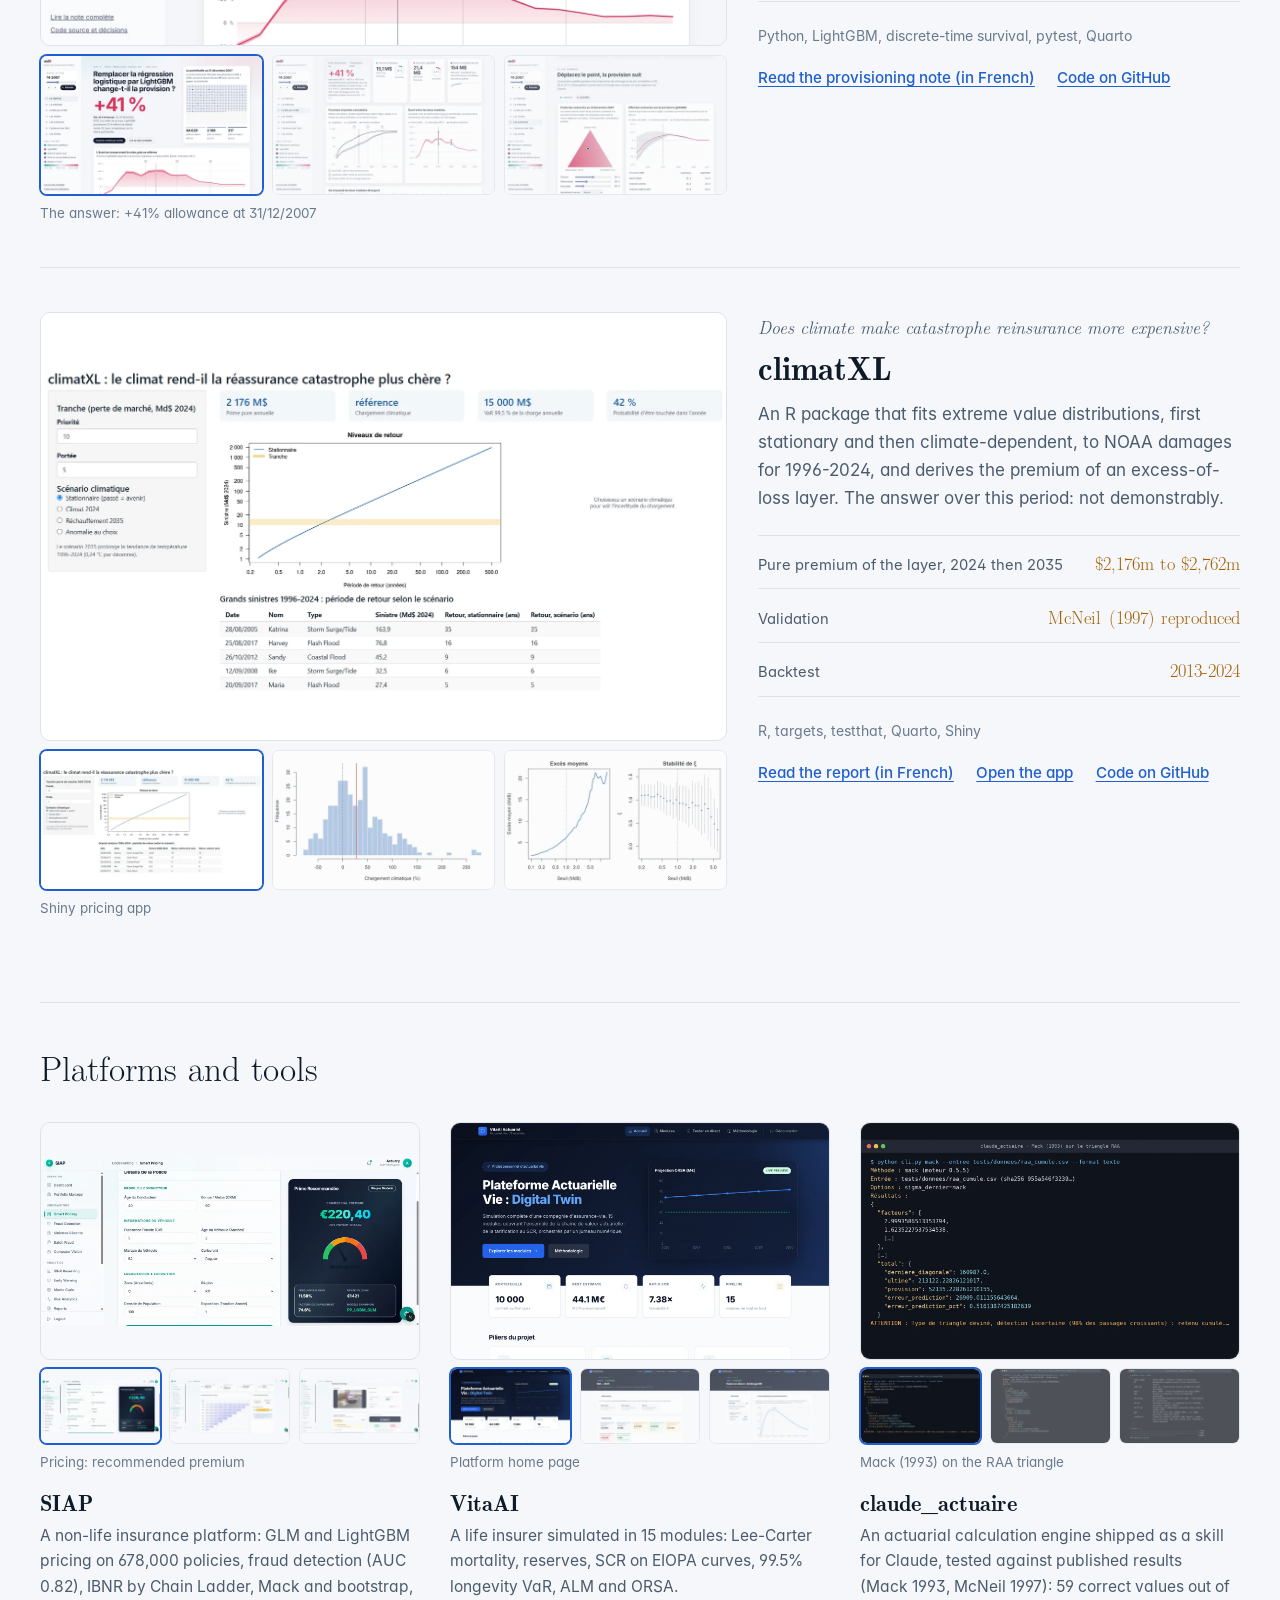
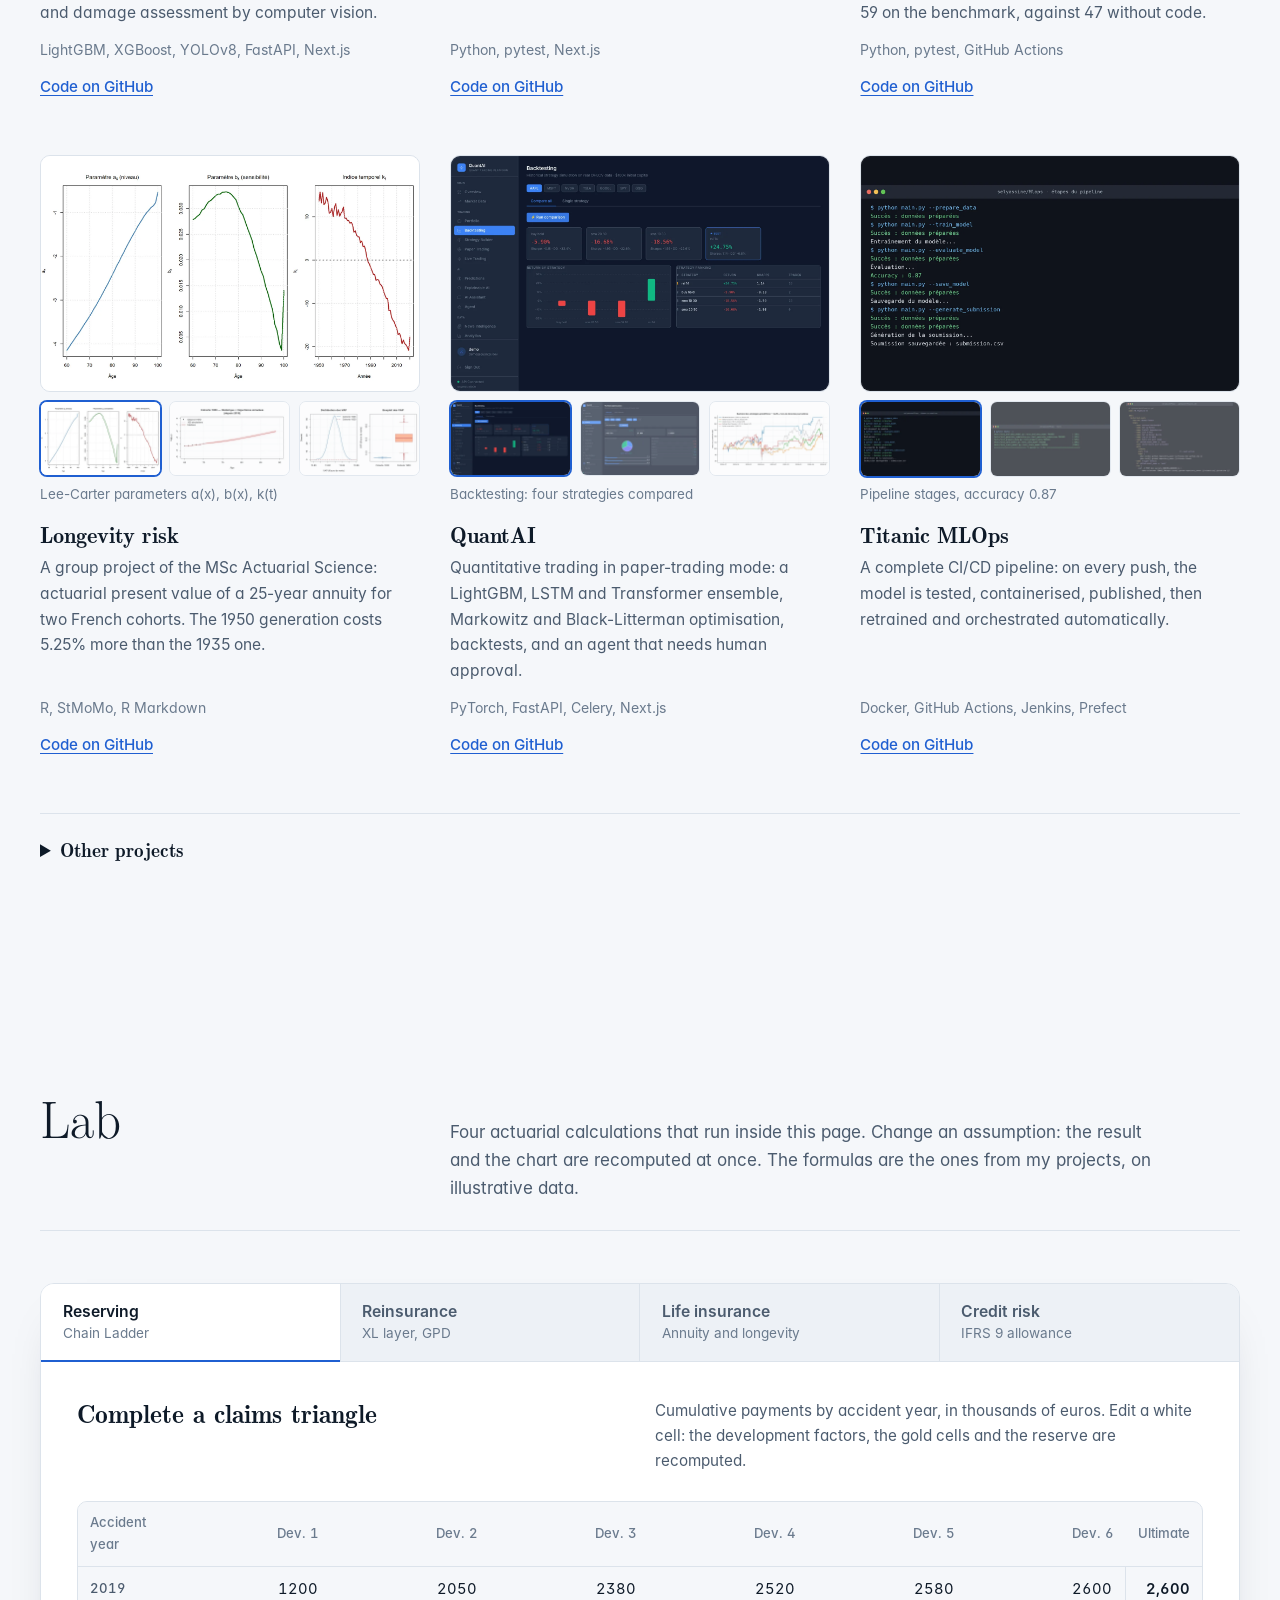
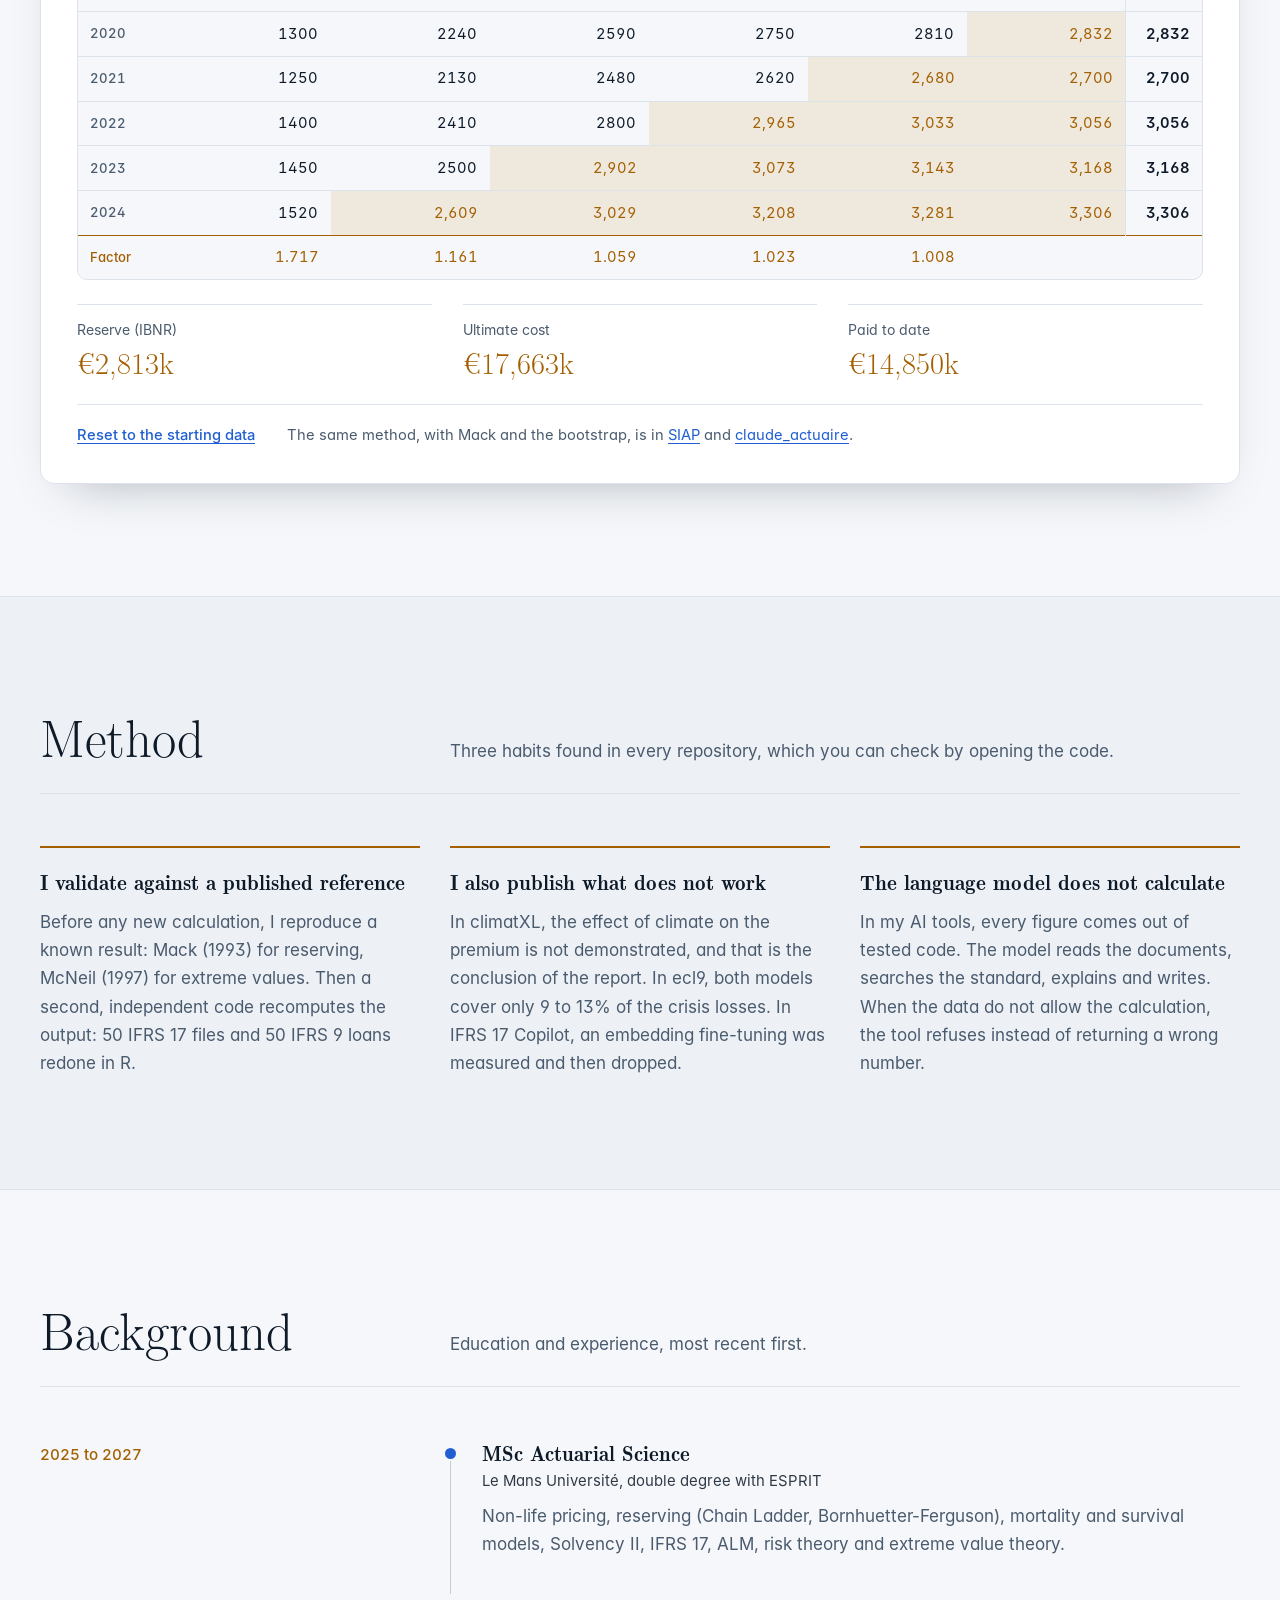
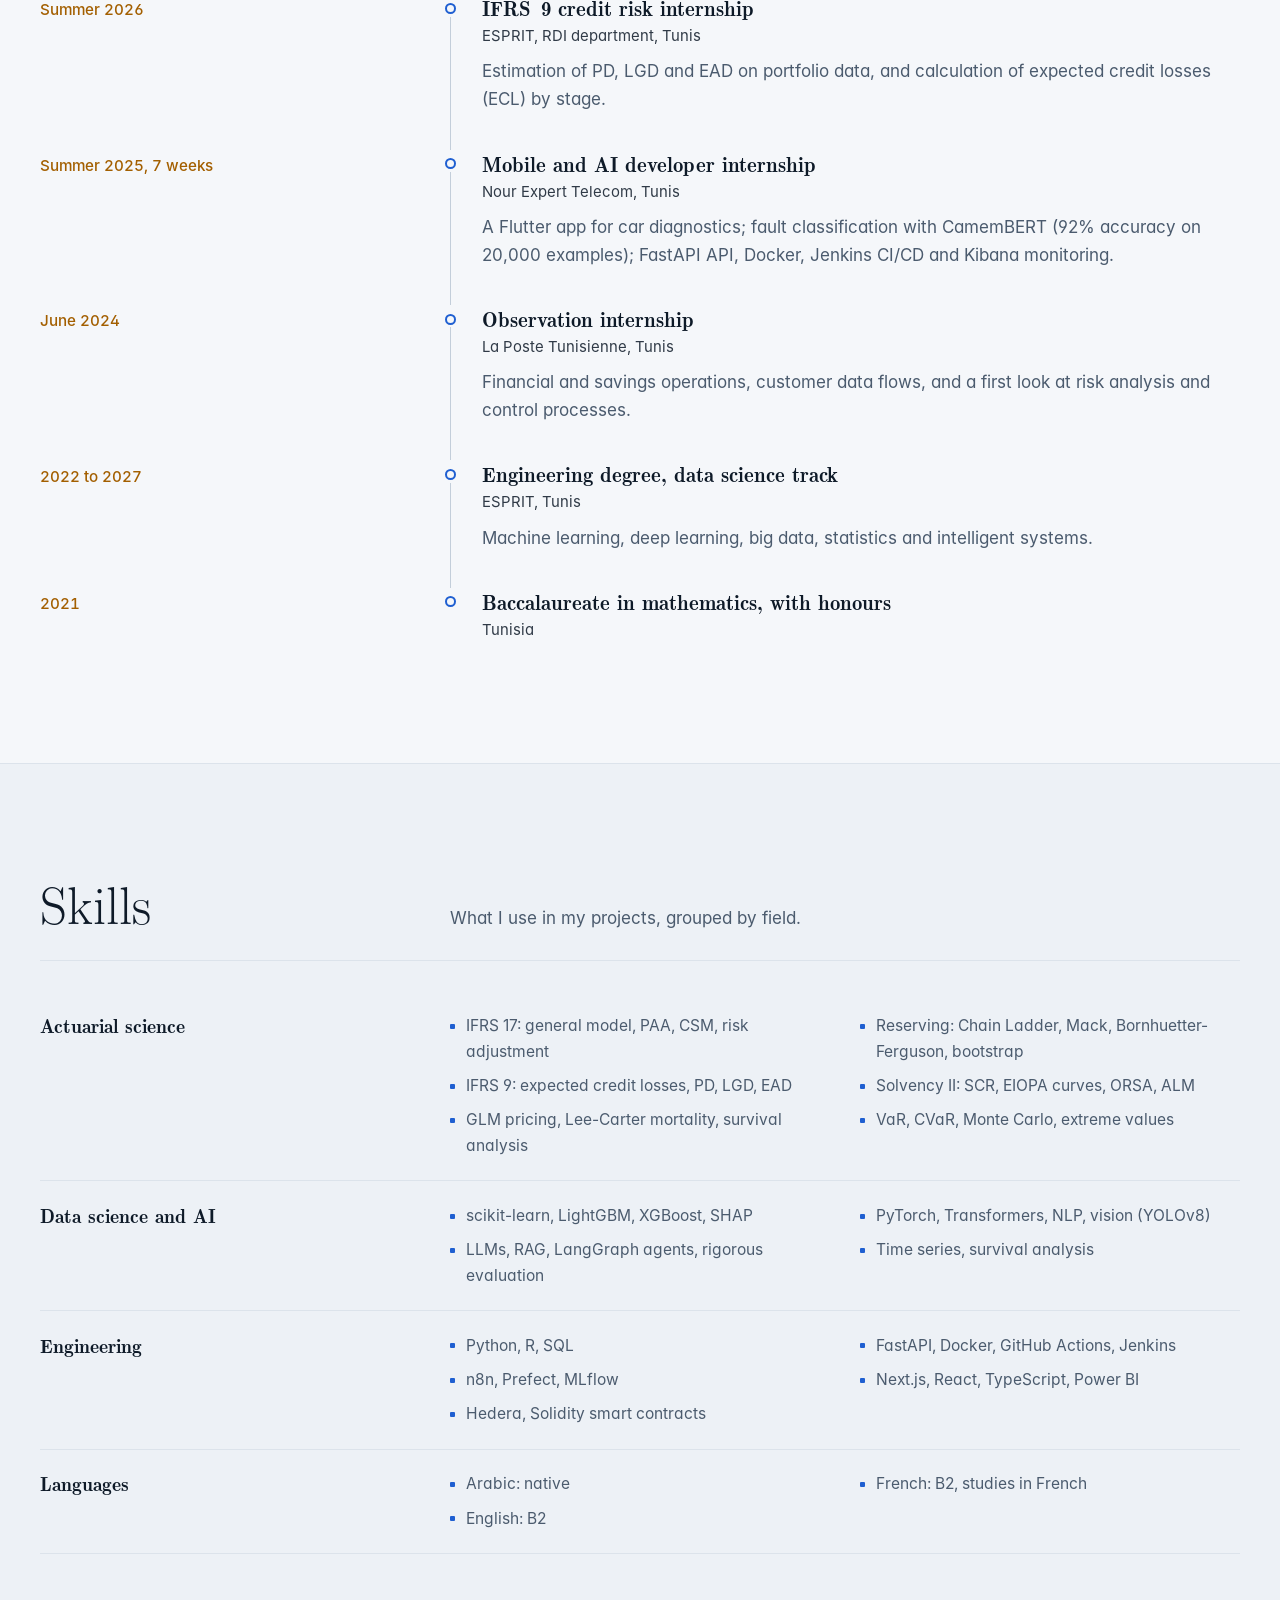
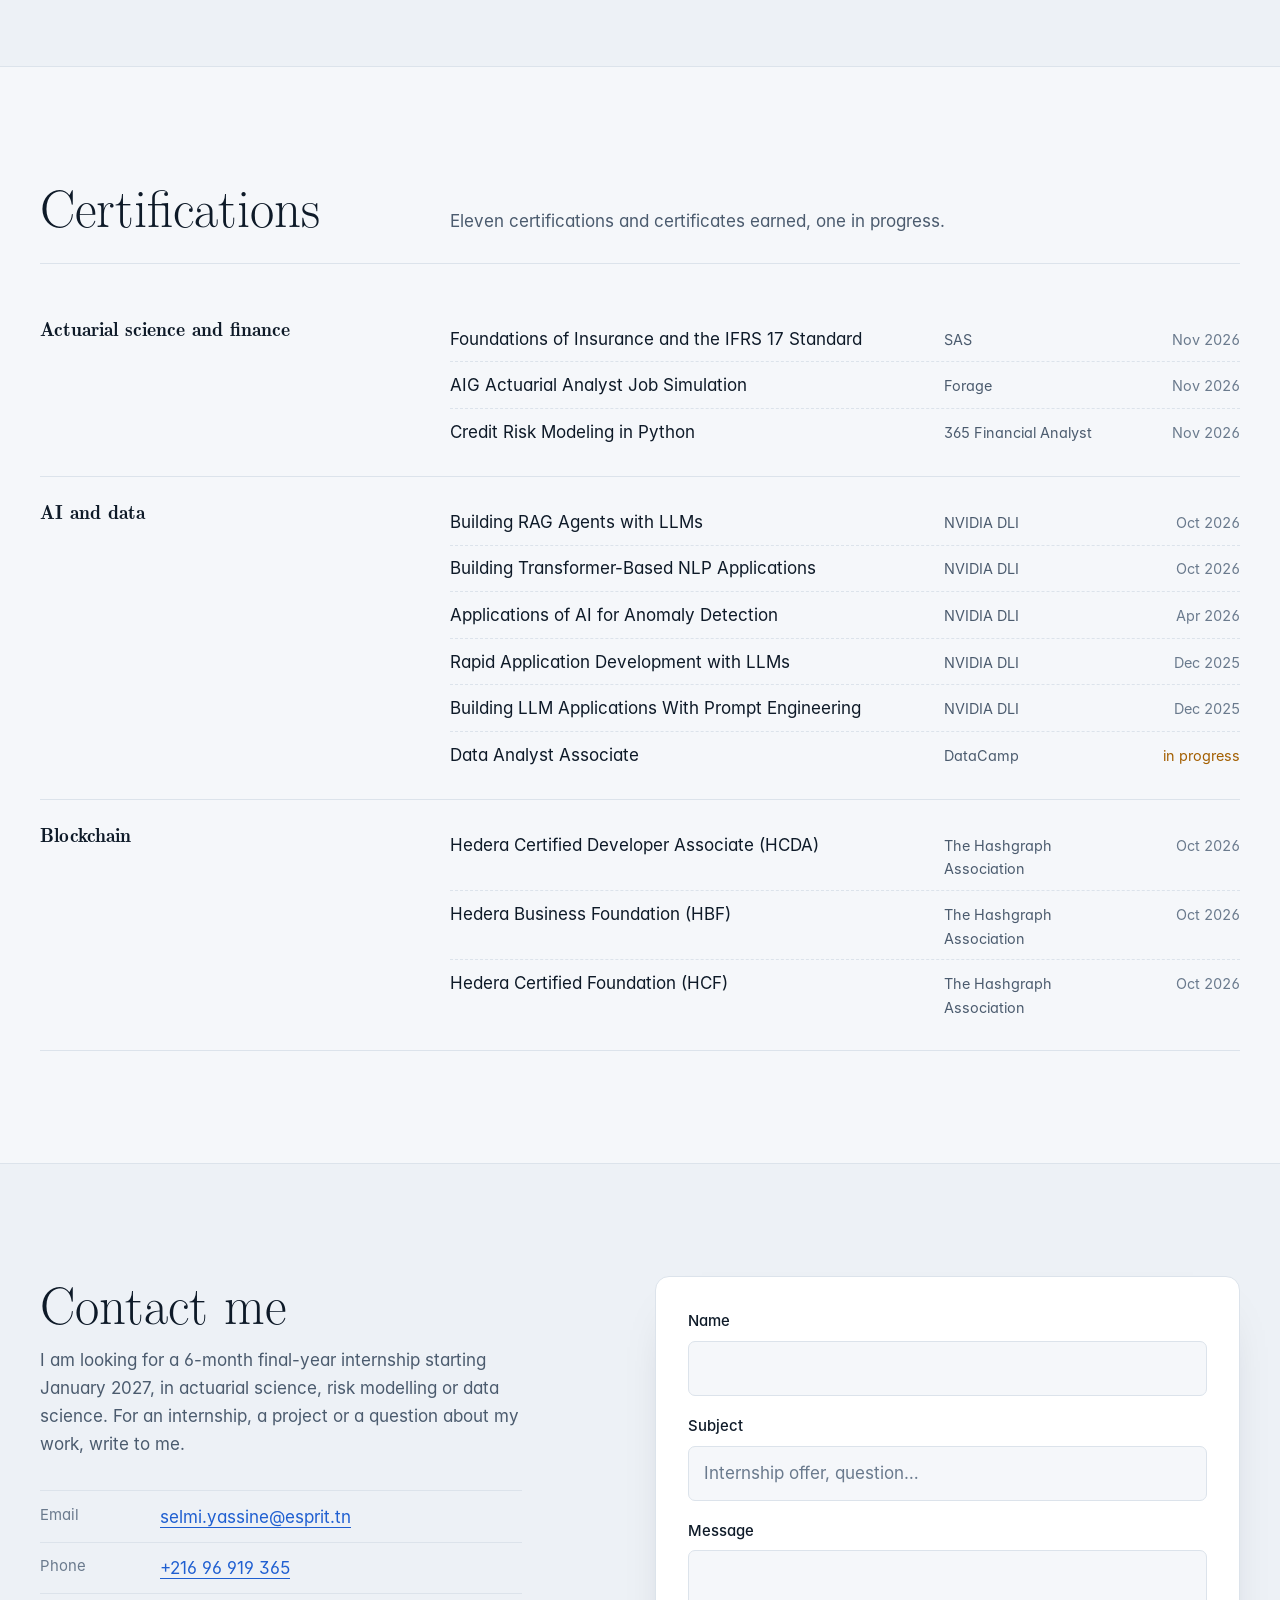
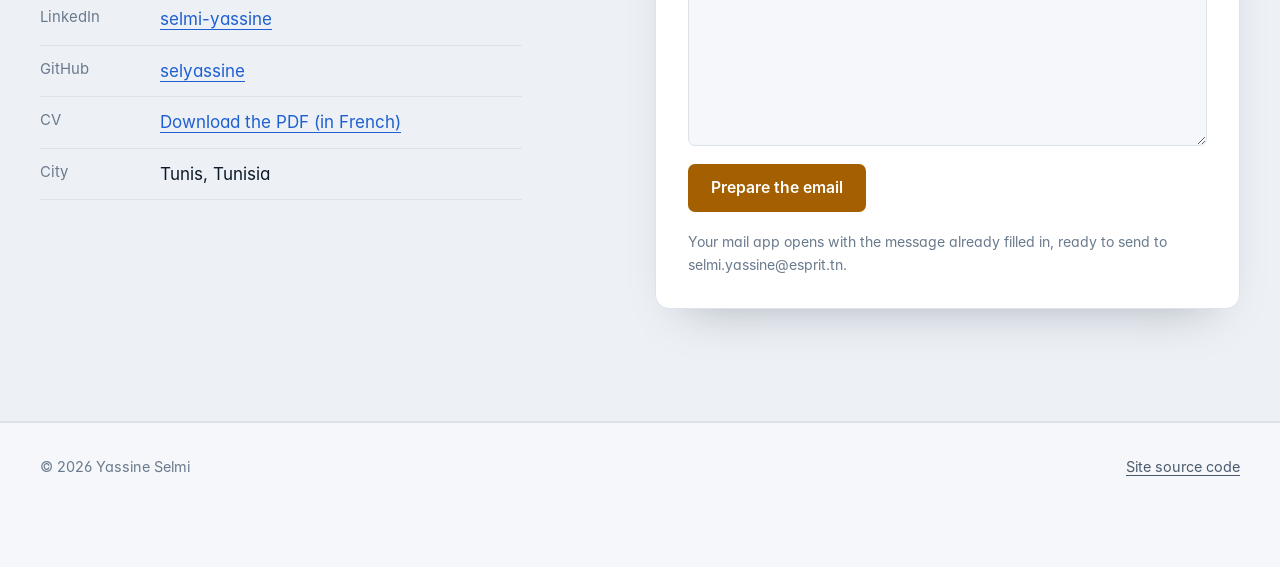
==== commit bba0399f: "Retour à la présentation précédente, sans la ligne des domaines ; correctif du thème conservé" ====
--- a/en/index.html
+++ b/en/index.html
@@ -21,7 +21,7 @@
   <link rel="preload" href="../assets/fonts/lmroman17-regular.woff" as="font" type="font/woff" crossorigin>
   <link rel="preload" href="../assets/fonts/inter-400.woff" as="font" type="font/woff" crossorigin>
   <script>try{var t=localStorage.getItem("theme");if(t==="light"||t==="dark")document.documentElement.dataset.theme=t}catch(e){}</script>
-  <link rel="stylesheet" href="../assets/style.css?v=20261117b">
+  <link rel="stylesheet" href="../assets/style.css?v=20261117c">
   <script type="application/ld+json">
   {"@context":"https://schema.org","@type":"Person","name":"Yassine Selmi","jobTitle":"Data science engineering student and actuarial science student","url":"https://selyassine.github.io/en/","email":"mailto:selmi.yassine@esprit.tn","address":{"@type":"PostalAddress","addressLocality":"Tunis","addressCountry":"TN"},"alumniOf":[{"@type":"CollegeOrUniversity","name":"ESPRIT"},{"@type":"CollegeOrUniversity","name":"Le Mans Université"}],"sameAs":["https://github.com/selyassine","https://www.linkedin.com/in/selmi-yassine-437503311/"]}
   </script>
@@ -54,29 +54,27 @@
     <section class="hero" aria-labelledby="titre">
       <div class="wrap hero__grid">
         <div class="hero__text">
-          <p class="status"><span class="status__dot" aria-hidden="true"></span>Available from January 2027</p>
-          <h1 id="titre">I connect actuarial science and AI, and I check every number.</h1>
+          <p class="status"><span class="status__dot" aria-hidden="true"></span>Available for a 6-month final-year internship, starting January 2027</p>
+          <h1 id="titre">I connect actuarial calculation with artificial intelligence, and I check every number.</h1>
           <p class="lead">Data science engineering student at <strong>ESPRIT</strong> and <strong>MSc Actuarial Science student at Le Mans Université</strong>. I build IFRS 17, reserving and pricing tools where code does the calculation and the language model does the explaining.</p>
           <div class="actions">
-            <a class="btn btn--primary" href="../assets/CV_Yassine_Selmi.pdf" download>Download my CV (in French)</a>
-            <a class="btn btn--ghost" href="#projets">See my projects</a>
-            <a class="btn btn--quiet" href="#contact">Contact me</a>
-          </div>
-        </div>
-        <aside class="idcard" aria-labelledby="idcard-title">
-          <div class="idcard__head">
-            <img class="idcard__photo" src="../assets/img/yassine-selmi.webp" width="720" height="720" alt="Portrait of Yassine Selmi" fetchpriority="high">
-            <div>
-              <p class="idcard__name">Yassine Selmi</p>
-              <p class="idcard__place">Tunis, graduating in 2027</p>
-              <p class="idcard__links"><a href="https://www.linkedin.com/in/selmi-yassine-437503311/" rel="me">LinkedIn</a><a href="https://github.com/selyassine" rel="me">GitHub</a><a href="mailto:selmi.yassine@esprit.tn">E-mail</a></p>
-            </div>
-          </div>
-          <h2 class="idcard__title" id="idcard-title">In 30 seconds</h2>
+            <a class="btn btn--primary" href="#projets">See my projects</a>
+            <a class="btn btn--ghost" href="../assets/CV_Yassine_Selmi.pdf" download>Download my CV (in French)</a>
+          </div>
+          <ul class="links" aria-label="Online profiles">
+            <li><a href="https://github.com/selyassine" rel="me">GitHub</a></li>
+            <li><a href="https://www.linkedin.com/in/selmi-yassine-437503311/" rel="me">LinkedIn</a></li>
+            <li><a href="mailto:selmi.yassine@esprit.tn">selmi.yassine@esprit.tn</a></li>
+          </ul>
+        </div>
+        <aside class="idcard" aria-label="At a glance">
+          <img class="idcard__photo" src="../assets/img/yassine-selmi.webp" width="720" height="720" alt="Portrait of Yassine Selmi" fetchpriority="high">
+          <div class="idcard__body">
+            <p class="idcard__name">Yassine Selmi</p>
+            <p class="idcard__place">Tunis, graduating in 2027</p>
+          </div>
           <dl class="idcard__facts">
-            <div><dt>Looking for</dt><dd>A 6-month final-year internship, starting January 2027</dd></div>
-            <div><dt>Specialties</dt><dd>IFRS 17 and IFRS 9, reserving, pricing, reinsurance</dd></div>
-            <div><dt>Tools</dt><dd>Python, R, SQL, machine learning, LLMs</dd></div>
+            <div><dt>Education</dt><dd>Data science engineering, ESPRIT<br>MSc Actuarial Science, Le Mans Université</dd></div>
             <div><dt>Languages</dt><dd>Arabic, French (B2), English (B2)</dd></div>
           </dl>
         </aside>
@@ -84,13 +82,6 @@
 
       <!-- Le moment fort : 5 000 trajectoires simulées en direct -->
       <div class="wrap">
-        <ul class="proofs" aria-label="Checkable figures, each linked to the repository that computes it">
-          <li><a href="https://github.com/selyassine/ifrs17-copilot"><span class="proof__value">50/50</span><span class="proof__label">IFRS 17 files recomputed to the cent by an independent R script</span><span class="proof__src">Source: IFRS 17 Copilot</span></a></li>
-          <li><a href="https://github.com/selyassine/claude_actuaire"><span class="proof__value">59/59</span><span class="proof__label">published values reproduced (Mack 1993, McNeil 1997)</span><span class="proof__src">Source: claude_actuaire</span></a></li>
-          <li><a href="https://github.com/selyassine/ecl9"><span class="proof__value">+41%</span><span class="proof__label">IFRS 9 allowance with LightGBM at 31 December 2007</span><span class="proof__src">Source: ecl9</span></a></li>
-          <li><a href="https://github.com/selyassine/SIAP"><span class="proof__value">678,000</span><span class="proof__label">policies priced with GLM and LightGBM</span><span class="proof__src">Source: SIAP</span></a></li>
-        </ul>
-
         <figure class="sim" id="sim">
           <figcaption class="sim__head">
             <h2 class="sim__title">5,000 mortality scenarios, simulated just now in your browser</h2>
@@ -107,6 +98,13 @@
             <button class="replay" id="sim-replay" type="button">Draw 5,000 new scenarios</button>
           </div>
         </figure>
+
+        <ul class="proofs" aria-label="Checkable figures, each linked to the repository that computes it">
+          <li><a href="https://github.com/selyassine/ifrs17-copilot"><span class="proof__value">50/50</span><span class="proof__label">IFRS 17 files recomputed to the cent by an independent R script</span><span class="proof__src">Source: IFRS 17 Copilot</span></a></li>
+          <li><a href="https://github.com/selyassine/claude_actuaire"><span class="proof__value">59/59</span><span class="proof__label">published values reproduced (Mack 1993, McNeil 1997)</span><span class="proof__src">Source: claude_actuaire</span></a></li>
+          <li><a href="https://github.com/selyassine/ecl9"><span class="proof__value">+41%</span><span class="proof__label">IFRS 9 allowance with LightGBM at 31 December 2007</span><span class="proof__src">Source: ecl9</span></a></li>
+          <li><a href="https://github.com/selyassine/SIAP"><span class="proof__value">678,000</span><span class="proof__label">policies priced with GLM and LightGBM</span><span class="proof__src">Source: SIAP</span></a></li>
+        </ul>
       </div>
     </section>
 
@@ -219,7 +217,6 @@
               </div>
               <figcaption class="gallery__caption">Pricing: recommended premium</figcaption>
             </figure>
-            <p class="project__domain">Non-life insurance</p>
             <h3><a href="https://github.com/selyassine/SIAP">SIAP</a></h3>
             <p>A non-life insurance platform: GLM and LightGBM pricing on 678,000 policies, fraud detection (AUC 0.82), IBNR by Chain Ladder, Mack and bootstrap, and damage assessment by computer vision.</p>
             <p class="stack">LightGBM, XGBoost, YOLOv8, FastAPI, Next.js</p>
@@ -237,7 +234,6 @@
               </div>
               <figcaption class="gallery__caption">Platform home page</figcaption>
             </figure>
-            <p class="project__domain">Life insurance</p>
             <h3><a href="https://github.com/selyassine/VITA">VitaAI</a></h3>
             <p>A life insurer simulated in 15 modules: Lee-Carter mortality, reserves, SCR on EIOPA curves, 99.5% longevity VaR, ALM and ORSA.</p>
             <p class="stack">Python, pytest, Next.js</p>
@@ -255,7 +251,6 @@
               </div>
               <figcaption class="gallery__caption">Mack (1993) on the RAA triangle</figcaption>
             </figure>
-            <p class="project__domain">Actuarial calculation</p>
             <h3><a href="https://github.com/selyassine/claude_actuaire">claude_actuaire</a></h3>
             <p>An actuarial calculation engine shipped as a skill for Claude, tested against published results (Mack 1993, McNeil 1997): 59 correct values out of 59 on the benchmark, against 47 without code.</p>
             <p class="stack">Python, pytest, GitHub Actions</p>
@@ -273,7 +268,6 @@
               </div>
               <figcaption class="gallery__caption">Lee-Carter parameters a(x), b(x), k(t)</figcaption>
             </figure>
-            <p class="project__domain">Life insurance</p>
             <h3><a href="https://github.com/selyassine/actuariat-vie-longevite">Longevity risk</a></h3>
             <p>A group project of the MSc Actuarial Science: actuarial present value of a 25-year annuity for two French cohorts. The 1950 generation costs 5.25% more than the 1935 one.</p>
             <p class="stack">R, StMoMo, R Markdown</p>
@@ -291,7 +285,6 @@
               </div>
               <figcaption class="gallery__caption">Backtesting: four strategies compared</figcaption>
             </figure>
-            <p class="project__domain">Quantitative finance</p>
             <h3><a href="https://github.com/selyassine/Quant">QuantAI</a></h3>
             <p>Quantitative trading in paper-trading mode: a LightGBM, LSTM and Transformer ensemble, Markowitz and Black-Litterman optimisation, backtests, and an agent that needs human approval.</p>
             <p class="stack">PyTorch, FastAPI, Celery, Next.js</p>
@@ -309,7 +302,6 @@
               </div>
               <figcaption class="gallery__caption">Pipeline stages, accuracy 0.87</figcaption>
             </figure>
-            <p class="project__domain">MLOps</p>
             <h3><a href="https://github.com/selyassine/Mlops">Titanic MLOps</a></h3>
             <p>A complete CI/CD pipeline: on every push, the model is tested, containerised, published, then retrained and orchestrated automatically.</p>
             <p class="stack">Docker, GitHub Actions, Jenkins, Prefect</p>
@@ -680,6 +672,6 @@
     </div>
   </footer>
 
-  <script src="../assets/main.js?v=20261117b" defer></script>
+  <script src="../assets/main.js?v=20261117c" defer></script>
 </body>
 </html>
--- a/assets/style.css
+++ b/assets/style.css
@@ -35,8 +35,6 @@
   --ok: #4CC38A;
   --danger: #F2918A;
   --shadow: 0 24px 48px -28px rgba(0, 0, 0, .75);
-  --grid: rgba(127, 178, 255, .07);
-  --glow: rgba(127, 178, 255, .16);
 
   --display: "Latin Modern", "Latin Modern Roman", "CMU Serif", Georgia, serif;
   --demi: "Latin Modern Demi", "Latin Modern", Georgia, serif;
@@ -72,8 +70,6 @@
   --ok: #1E8A57;
   --danger: #B3261E;
   --shadow: 0 24px 48px -30px rgba(14, 26, 40, .35);
-  --grid: rgba(31, 95, 209, .07);
-  --glow: rgba(31, 95, 209, .10);
 }
 @media (prefers-color-scheme: light) {
   :root:not([data-theme="dark"]) {
@@ -83,7 +79,6 @@
     --obs: #1F5FD1; --obs-soft: rgba(31, 95, 209, .09);
     --proj: #A35F00; --proj-hover: #8A5000; --proj-soft: rgba(196, 121, 0, .12); --on-proj: #FFFFFF;
     --ok: #1E8A57; --danger: #B3261E; --shadow: 0 24px 48px -30px rgba(14, 26, 40, .35);
-    --grid: rgba(31, 95, 209, .07); --glow: rgba(31, 95, 209, .10);
   }
 }
 
@@ -170,62 +165,54 @@
 .btn--primary:hover { background: var(--proj-hover); color: var(--on-proj); }
 .btn--ghost { border-color: var(--line-strong); color: var(--text); }
 .btn--ghost:hover { border-color: var(--text); color: var(--text); }
-.btn--quiet { color: var(--obs); padding-left: .6rem; padding-right: .6rem; text-decoration: underline; text-underline-offset: .25em; text-decoration-thickness: 1px; }
-.btn--quiet:hover { color: var(--text); }
 .replay { background: none; border: 0; padding: 0; color: var(--obs); font: 500 .92rem/1.4 var(--sans); text-decoration: underline; text-underline-offset: .22em; text-decoration-thickness: 1px; cursor: pointer; }
 .replay:hover { color: var(--text); }
 
 /* ---------- Présentation ---------- */
-.hero { position: relative; isolation: isolate; padding: clamp(2.5rem, 6vw, 4.5rem) 0 clamp(1rem, 3vw, 2rem); }
-.hero::before {
-  content: ""; position: absolute; inset: 0 0 auto; height: min(760px, 100%); z-index: -1; pointer-events: none;
-  background-image: linear-gradient(var(--grid) 1px, transparent 1px), linear-gradient(90deg, var(--grid) 1px, transparent 1px);
-  background-size: 44px 44px; background-position: center top;
-  -webkit-mask-image: radial-gradient(ellipse 75% 70% at 65% 25%, #000 25%, transparent 78%);
-  mask-image: radial-gradient(ellipse 75% 70% at 65% 25%, #000 25%, transparent 78%);
-}
-.hero::after { content: ""; position: absolute; z-index: -1; pointer-events: none; width: 720px; height: 520px; right: -120px; top: -160px; background: radial-gradient(closest-side, var(--glow), transparent); }
+.hero { padding: clamp(2.75rem, 7vw, 5.5rem) 0 clamp(1rem, 3vw, 2rem); }
 .hero__grid { display: grid; grid-template-columns: repeat(12, minmax(0, 1fr)); column-gap: var(--col-gap); row-gap: 2.5rem; align-items: start; }
-.hero__text { grid-column: 1 / span 7; align-self: center; }
+.hero__text { grid-column: 1 / span 8; padding-top: .25rem; }
 .status { display: inline-flex; align-items: center; gap: .6rem; color: var(--muted); font-size: .93rem; padding: .45rem .85rem .45rem .7rem; border: 1px solid var(--line); border-radius: 999px; background: var(--surface); margin-bottom: 1.75rem; }
 .status__dot { width: .55rem; height: .55rem; flex: none; border-radius: 50%; background: var(--ok); box-shadow: 0 0 0 4px color-mix(in srgb, var(--ok) 22%, transparent); }
-.hero h1 { font-size: clamp(2.5rem, 5vw, 4.15rem); line-height: 1.03; letter-spacing: -.014em; max-width: 16ch; }
-.lead { margin-top: 1.4rem; color: var(--muted); font-size: clamp(1.06rem, 1.4vw, 1.2rem); line-height: 1.6; max-width: 58ch; }
+.hero h1 { font-size: clamp(2.4rem, 4.7vw, 3.85rem); line-height: 1.05; letter-spacing: -.012em; max-width: 21ch; }
+.lead { margin-top: 1.6rem; color: var(--muted); font-size: clamp(1.06rem, 1.4vw, 1.2rem); line-height: 1.6; max-width: 58ch; }
 .lead strong { color: var(--text); font-weight: 500; }
-.actions { display: flex; flex-wrap: wrap; align-items: center; gap: .75rem; margin-top: 2rem; }
+.actions { display: flex; flex-wrap: wrap; gap: .75rem; margin-top: 2.1rem; }
 .links { display: flex; flex-wrap: wrap; gap: .4rem 1.6rem; margin-top: 1.6rem; font-size: .93rem; }
 .links a { color: var(--muted); }
 .links a:hover { color: var(--obs); }
 
-/* Fiche « en 30 secondes » : qui, quoi, quand */
+/* Fiche d'identité à côté du titre */
 .idcard {
-  grid-column: 8 / span 5; align-self: center;
-  border: 1px solid var(--line); border-radius: var(--r-lg); background: color-mix(in srgb, var(--surface) 92%, transparent);
-  -webkit-backdrop-filter: blur(6px); backdrop-filter: blur(6px);
-  padding: 1.4rem 1.5rem 1.1rem; box-shadow: var(--shadow);
-}
-.idcard__head { display: grid; grid-template-columns: 5.5rem 1fr; gap: 1.1rem; align-items: center; padding-bottom: 1.15rem; border-bottom: 1px solid var(--line); }
-.idcard__photo { width: 5.5rem; height: 5.5rem; object-fit: cover; object-position: 50% 22%; border-radius: var(--r-md); }
-.idcard__name { font-family: var(--demi); font-size: 1.35rem; line-height: 1.15; }
-.idcard__place { color: var(--muted); font-size: .9rem; margin-top: .2rem; }
-.idcard__links { display: flex; flex-wrap: wrap; gap: .2rem .9rem; margin-top: .45rem; font-size: .88rem; font-weight: 500; }
-.idcard__title { font-family: var(--sans); font-size: .82rem; font-weight: 600; color: var(--proj); margin: 1rem 0 .15rem; letter-spacing: .01em; }
-.idcard__facts div { display: grid; grid-template-columns: 6.6rem 1fr; gap: .9rem; padding: .62rem 0; border-top: 1px solid var(--line); }
-.idcard__facts div:first-child { border-top: 0; }
-.idcard__facts dt { color: var(--faint); font-size: .86rem; padding-top: .05rem; }
-.idcard__facts dd { font-size: .93rem; line-height: 1.5; }
-@media (max-width: 1000px) {
-  .hero__text, .idcard { grid-column: 1 / -1; }
-  .idcard { max-width: 640px; }
-}
-@media (max-width: 420px) {
-  .idcard { padding: 1.1rem 1.1rem .9rem; }
-  .idcard__facts div { grid-template-columns: 1fr; gap: .1rem; }
+  grid-column: 9 / span 4; align-self: start;
+  border: 1px solid var(--line); border-radius: var(--r-lg); background: var(--surface);
+  padding: 1rem; box-shadow: var(--shadow);
+}
+.idcard__photo { width: 100%; aspect-ratio: 1; object-fit: cover; object-position: 50% 30%; border-radius: var(--r-md); }
+.idcard__body { padding: 1rem .25rem .25rem; }
+.idcard__name { font-family: var(--demi); font-size: 1.3rem; line-height: 1.2; }
+.idcard__place { color: var(--muted); font-size: .9rem; margin-top: .15rem; }
+.idcard__facts { margin-top: .75rem; }
+.idcard__facts div { padding: .7rem .25rem; border-top: 1px solid var(--line); }
+.idcard__facts dt { color: var(--faint); font-size: .8rem; margin-bottom: .15rem; }
+.idcard__facts dd { font-size: .92rem; line-height: 1.5; }
+@media (max-width: 960px) {
+  .hero__text { grid-column: 1 / -1; }
+  .idcard { grid-column: 1 / -1; display: grid; grid-template-columns: 9rem 1fr; gap: 0 1.25rem; align-items: start; }
+  .idcard__photo { grid-row: span 2; }
+  .idcard__body { padding: .25rem 0 0; }
+  .idcard__facts { grid-column: 2; margin-top: .5rem; }
+}
+@media (max-width: 560px) {
+  .idcard { grid-template-columns: 1fr; }
+  .idcard__photo { grid-row: auto; width: 8rem; }
+  .idcard__body { padding-top: 1rem; }
+  .idcard__facts { grid-column: 1; }
 }
 
 /* Simulation : l'élément marquant */
 .sim {
-  margin: clamp(1.5rem, 3vw, 2rem) 0 0; padding: clamp(1.25rem, 3vw, 2.25rem);
+  margin: clamp(3.5rem, 8vw, 5rem) 0 0; padding: clamp(1.25rem, 3vw, 2.25rem);
   border: 1px solid var(--line); border-radius: var(--r-lg);
   background:
     linear-gradient(var(--surface), var(--surface)) padding-box;
@@ -252,7 +239,7 @@
 }
 
 /* Chiffres vérifiables */
-.proofs { display: grid; grid-template-columns: repeat(4, minmax(0, 1fr)); margin-top: clamp(2.5rem, 5vw, 3.5rem); border: 1px solid var(--line); border-radius: var(--r-lg); overflow: hidden; background: var(--surface); }
+.proofs { display: grid; grid-template-columns: repeat(4, minmax(0, 1fr)); margin-top: clamp(1.5rem, 3vw, 2rem); border: 1px solid var(--line); border-radius: var(--r-lg); overflow: hidden; background: var(--surface); }
 .proofs li + li { border-left: 1px solid var(--line); }
 .proofs a { display: flex; flex-direction: column; height: 100%; padding: 1.35rem 1.4rem 1.25rem; color: var(--text); text-decoration: none; transition: background .15s; }
 .proofs a:hover { background: var(--raised); color: var(--text); }
@@ -266,9 +253,8 @@
   .proofs li:nth-child(n+3) { border-top: 1px solid var(--line); }
 }
 @media (max-width: 520px) {
-  .proofs a { padding: 1rem 1rem .95rem; }
-  .proof__value { font-size: 1.75rem; }
-  .proof__label { font-size: .84rem; }
+  .proofs { grid-template-columns: 1fr; }
+  .proofs li + li { border-left: 0; border-top: 1px solid var(--line); }
 }
 
 /* ---------- Sections ---------- */
@@ -311,9 +297,8 @@
 
 /* Plateformes : trois colonnes alignées ligne par ligne (sous-grille) */
 .projects { display: grid; grid-template-columns: repeat(3, minmax(0, 1fr)); column-gap: var(--col-gap); row-gap: 0; }
-.project { display: grid; grid-row: span 6; grid-template-rows: subgrid; row-gap: 0; align-content: start; }
+.project { display: grid; grid-row: span 5; grid-template-rows: subgrid; row-gap: 0; align-content: start; }
 .project > .gallery { margin-bottom: 1.1rem; }
-.project__domain { color: var(--obs); font-size: .84rem; font-weight: 500; margin-bottom: .3rem; }
 .project h3 { font-family: var(--demi); font-size: 1.4rem; margin-bottom: .5rem; }
 .project > p:not(.stack):not(.project__links) { color: var(--muted); font-size: .97rem; margin-bottom: .8rem; }
 .project .project__links { margin-top: .8rem; padding-bottom: clamp(2.5rem, 5vw, 3.5rem); }
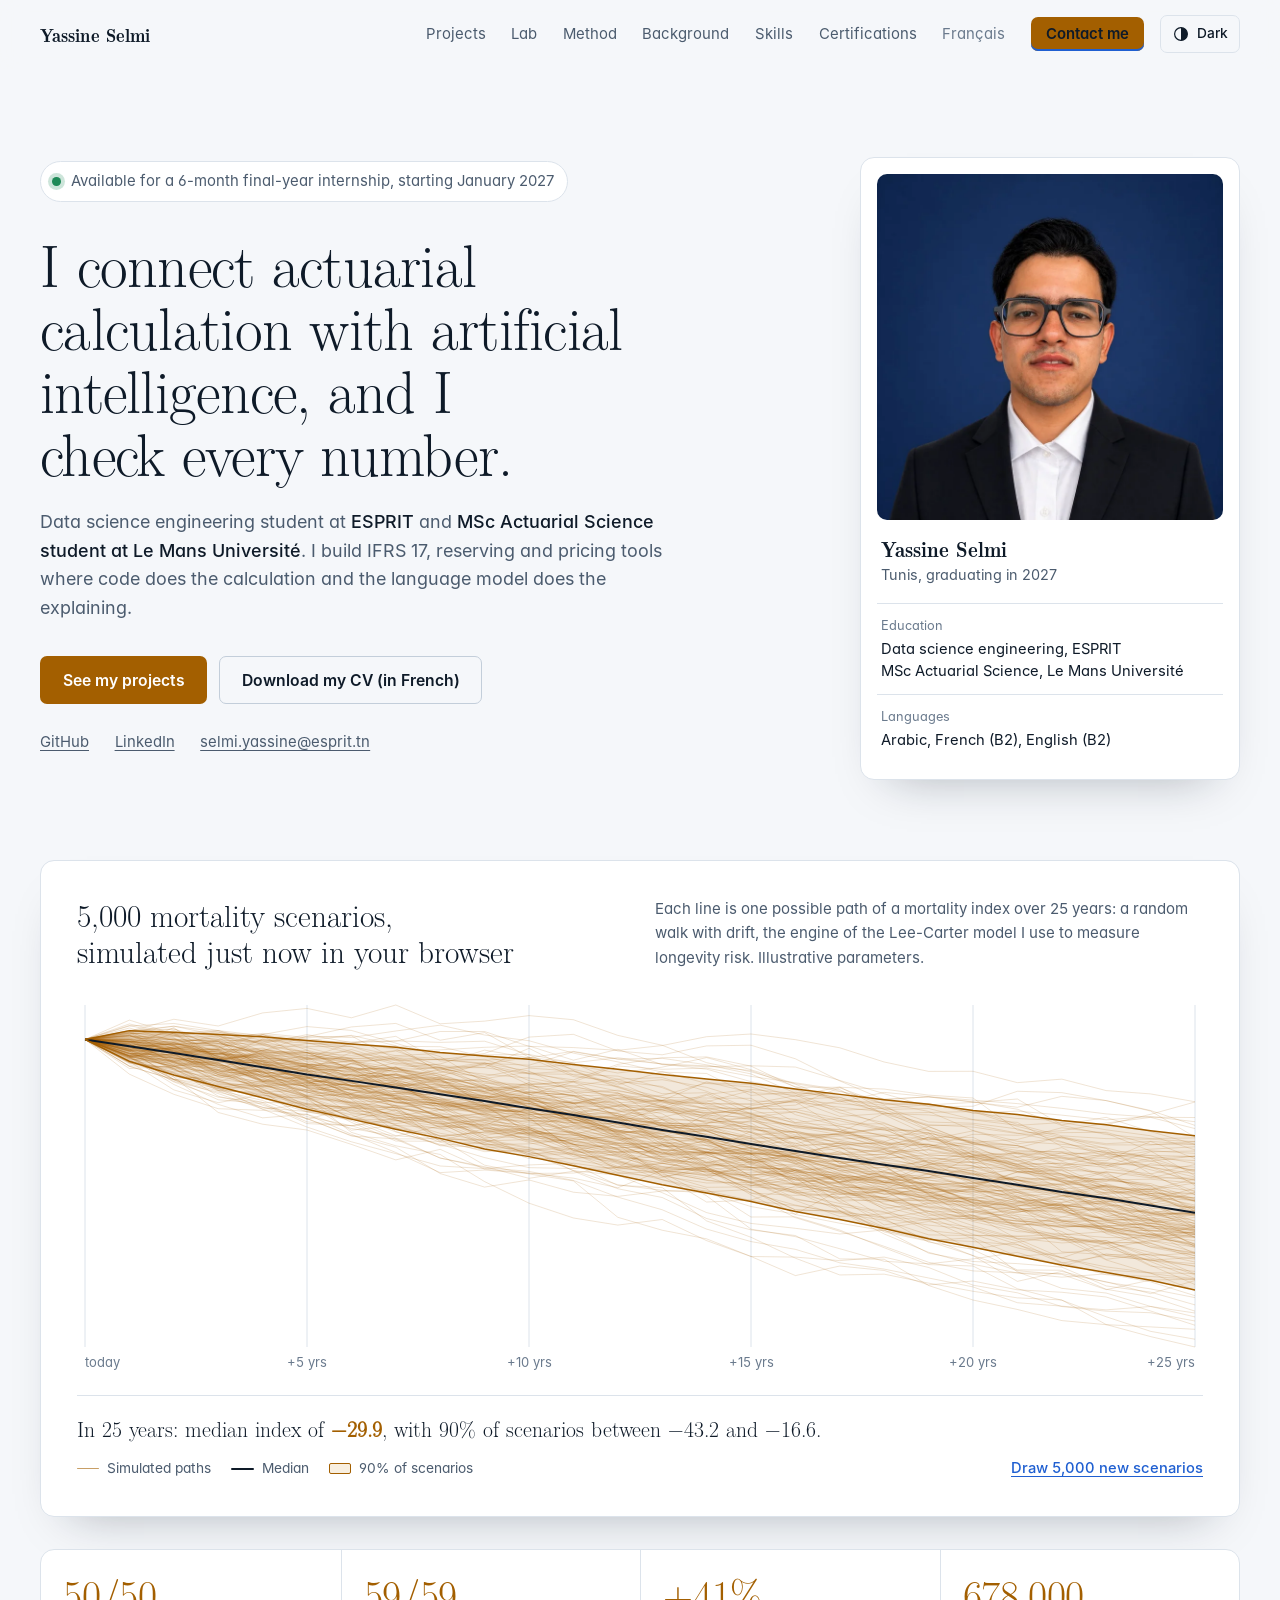
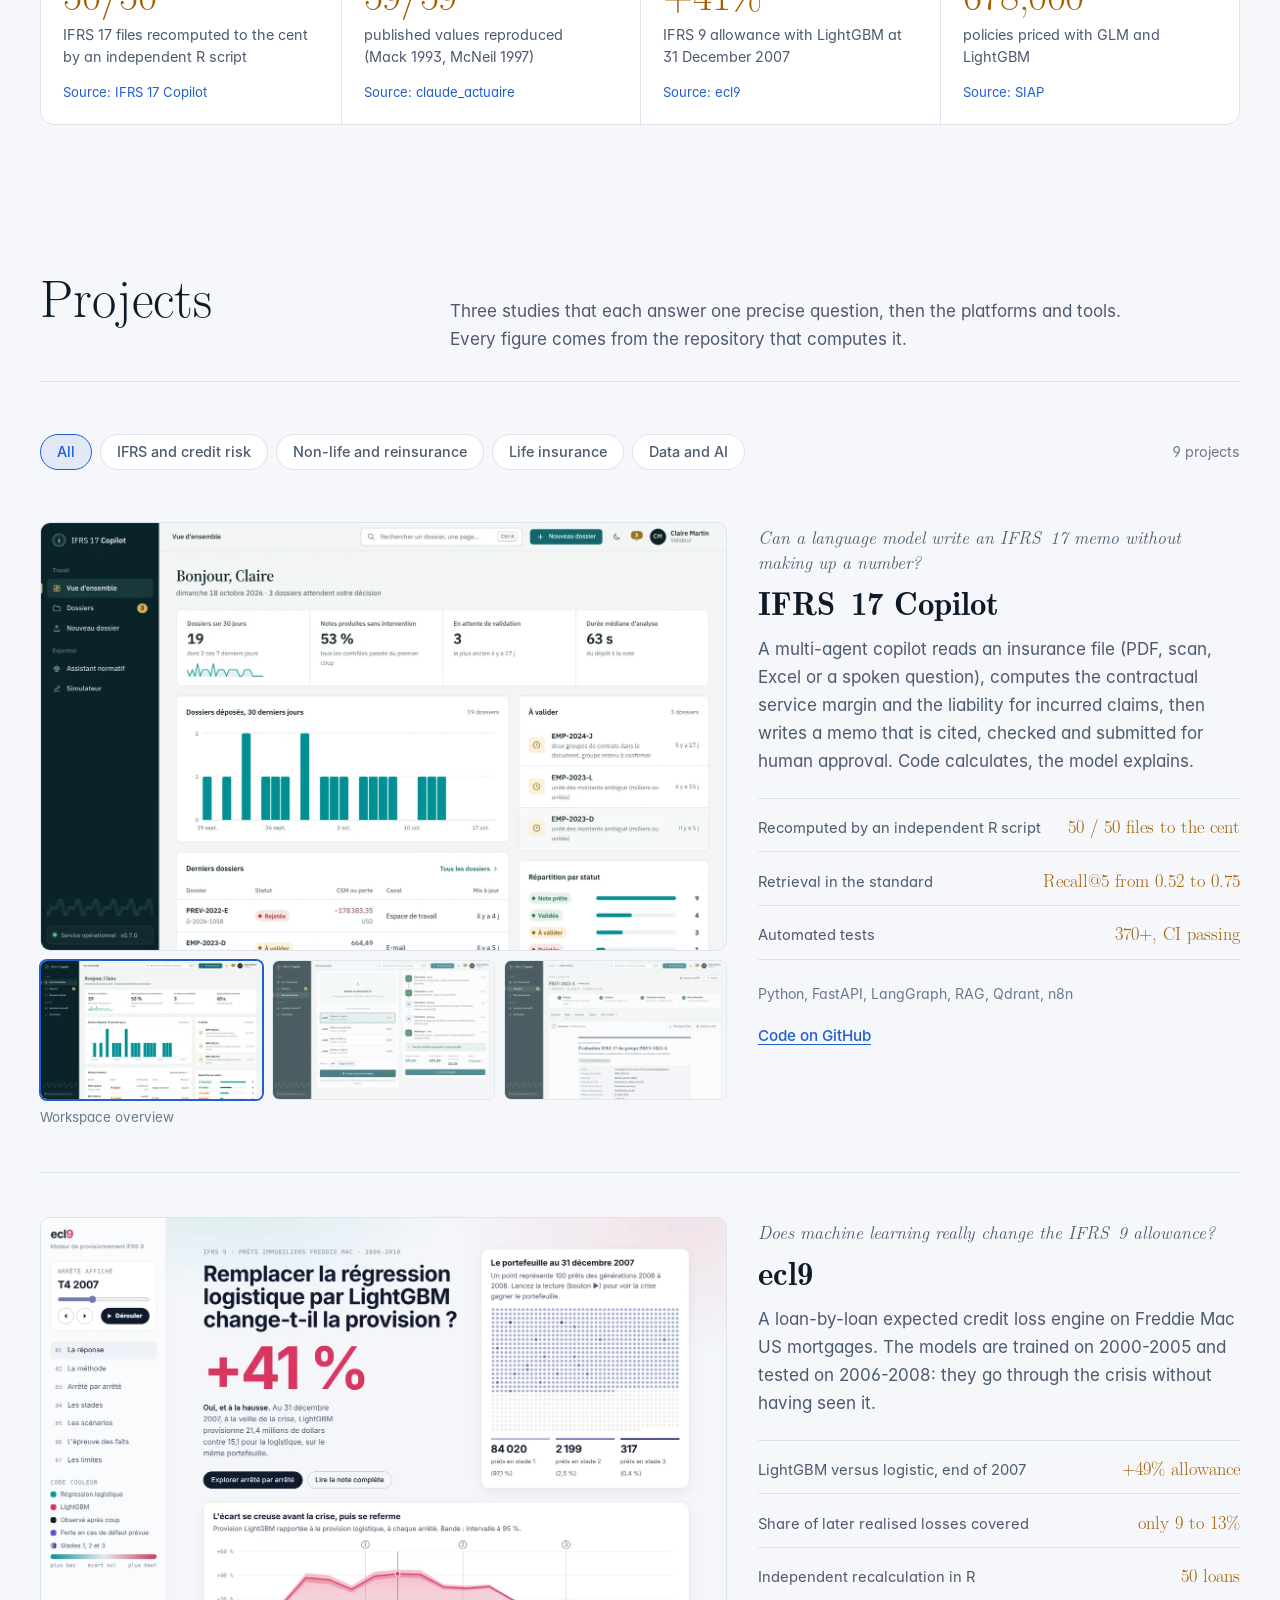
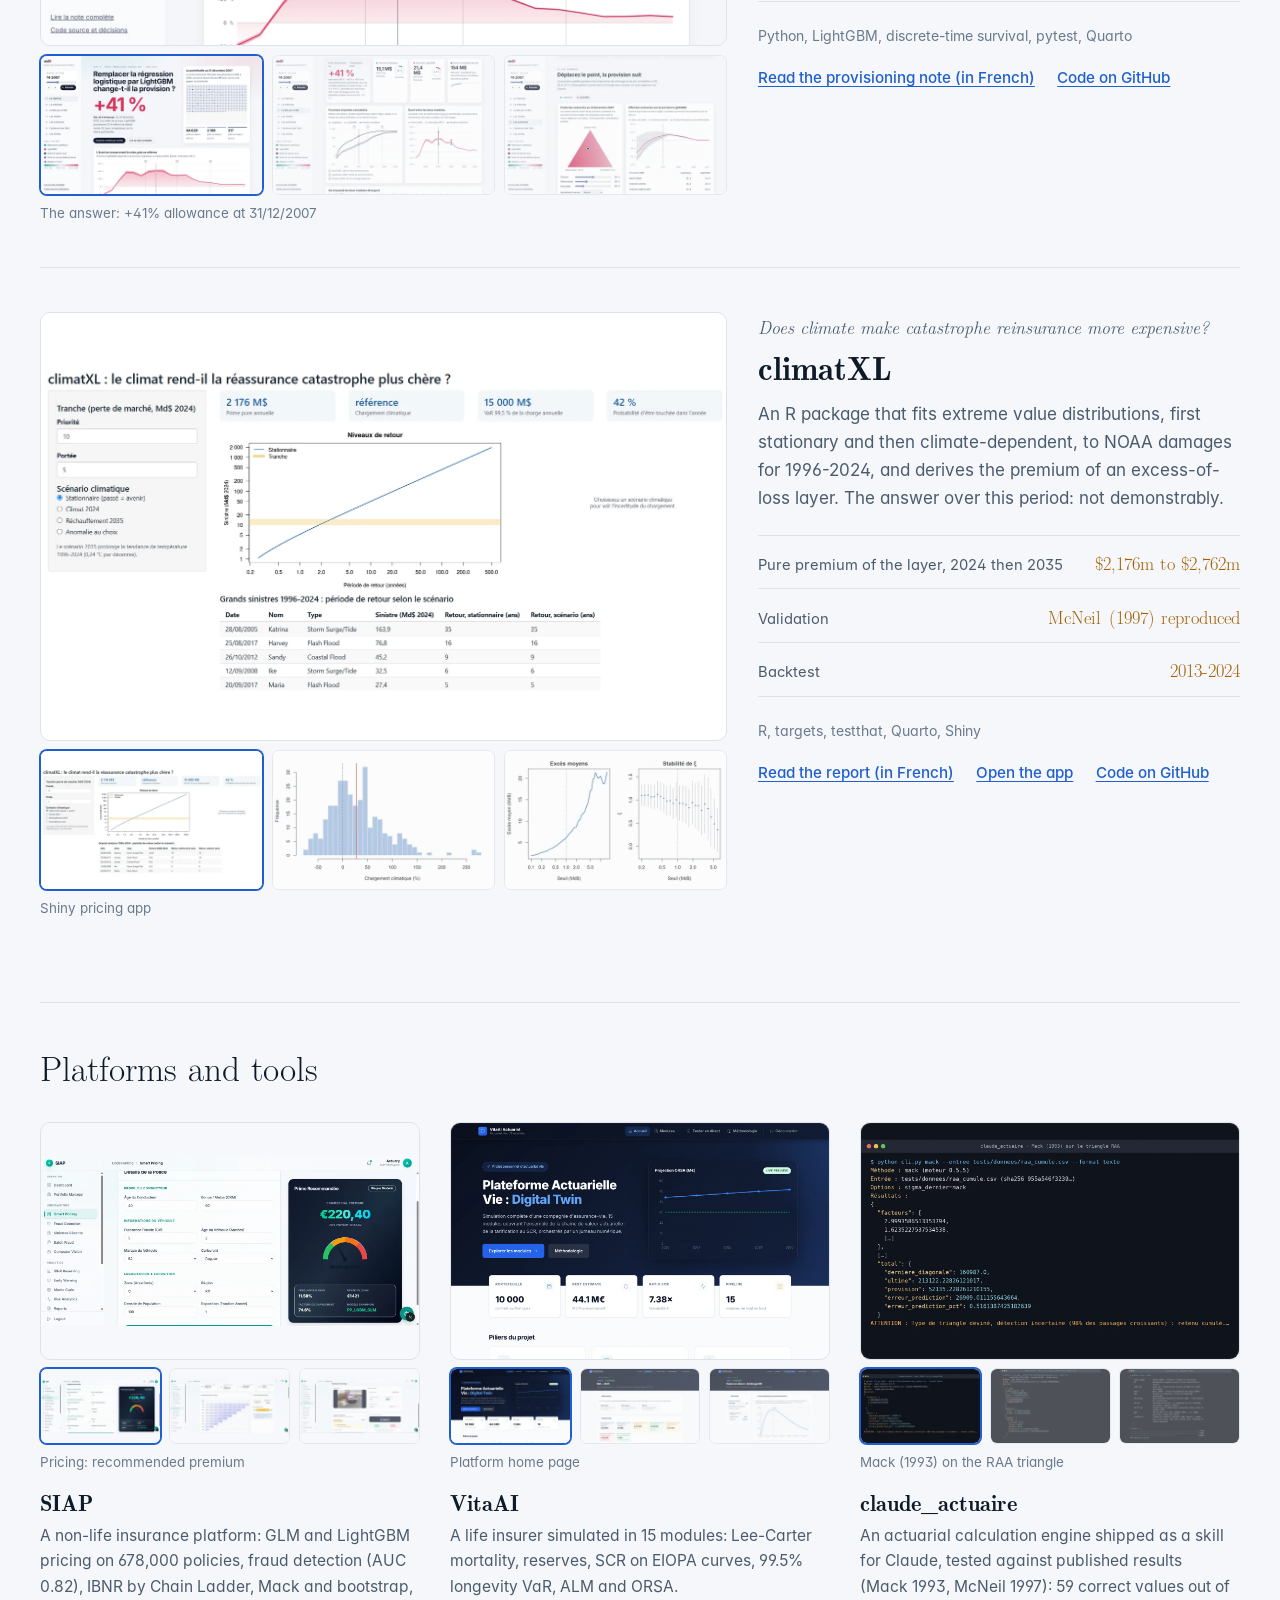
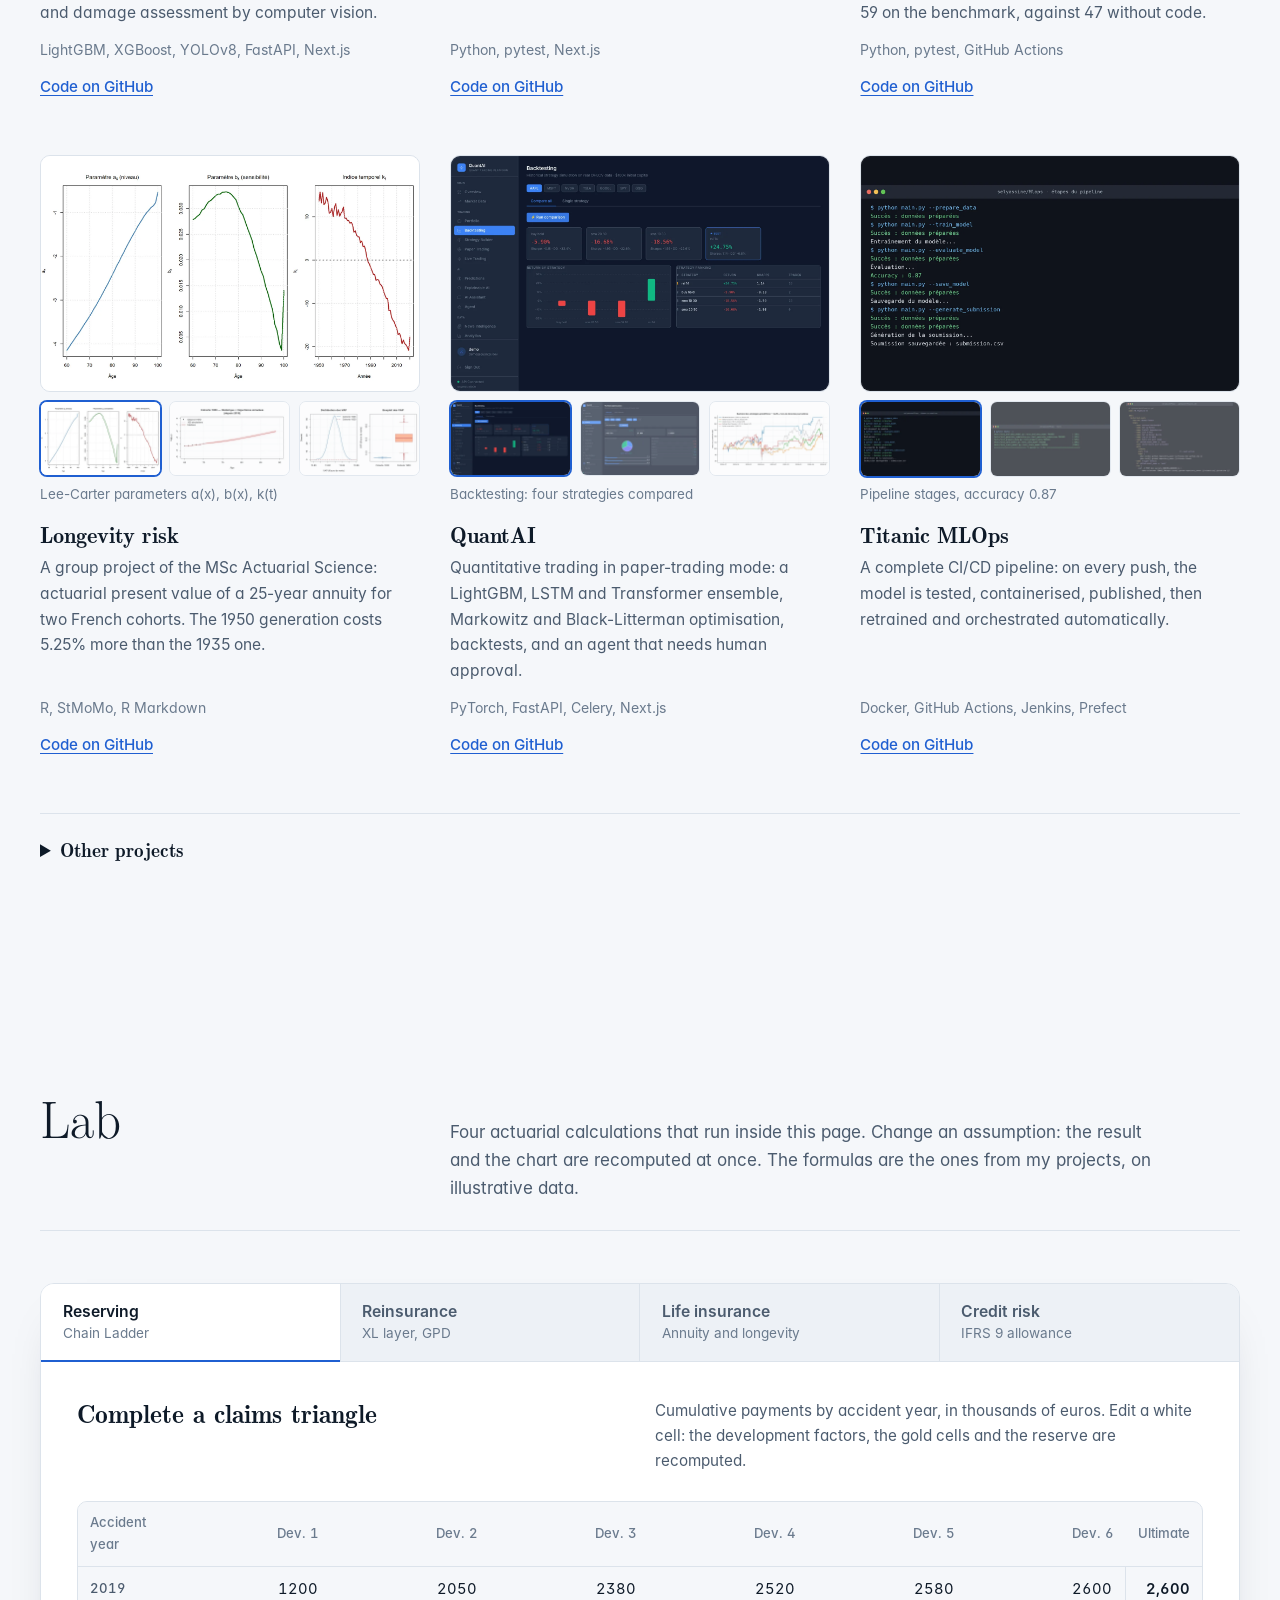
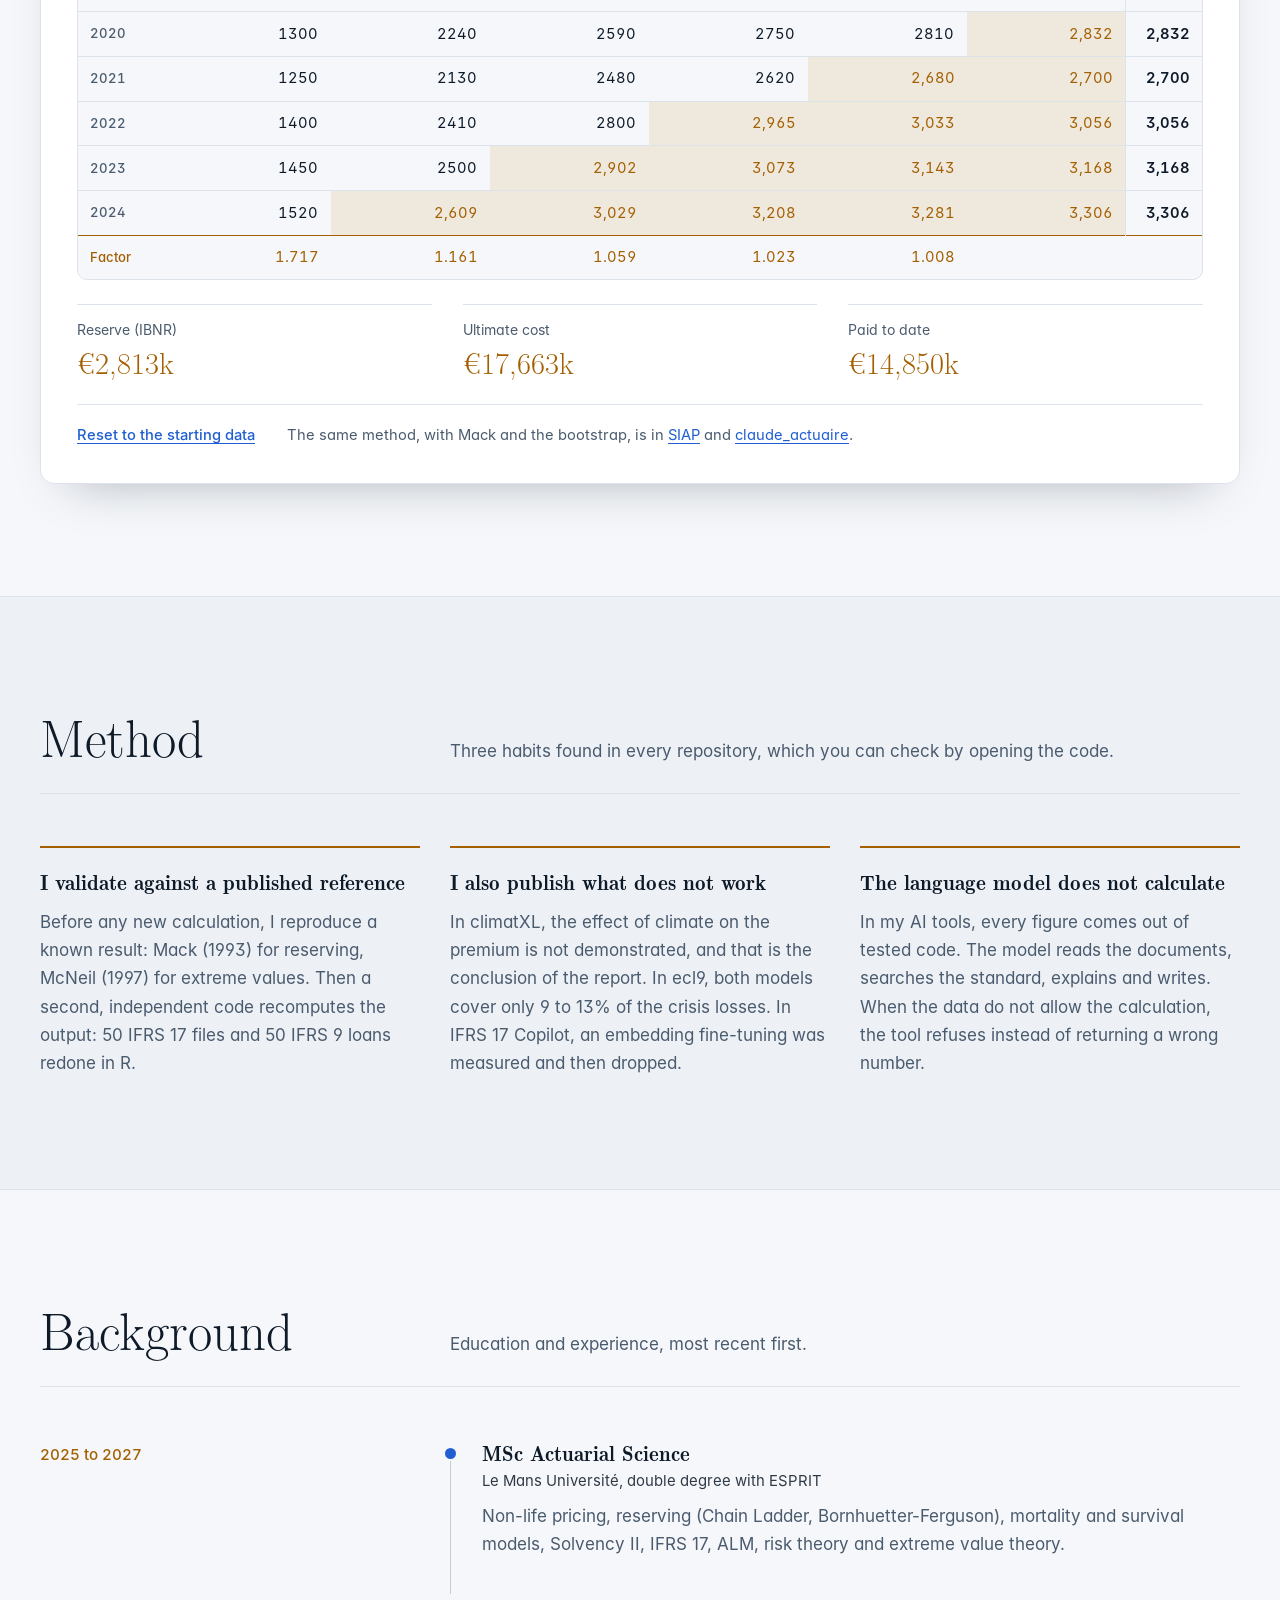
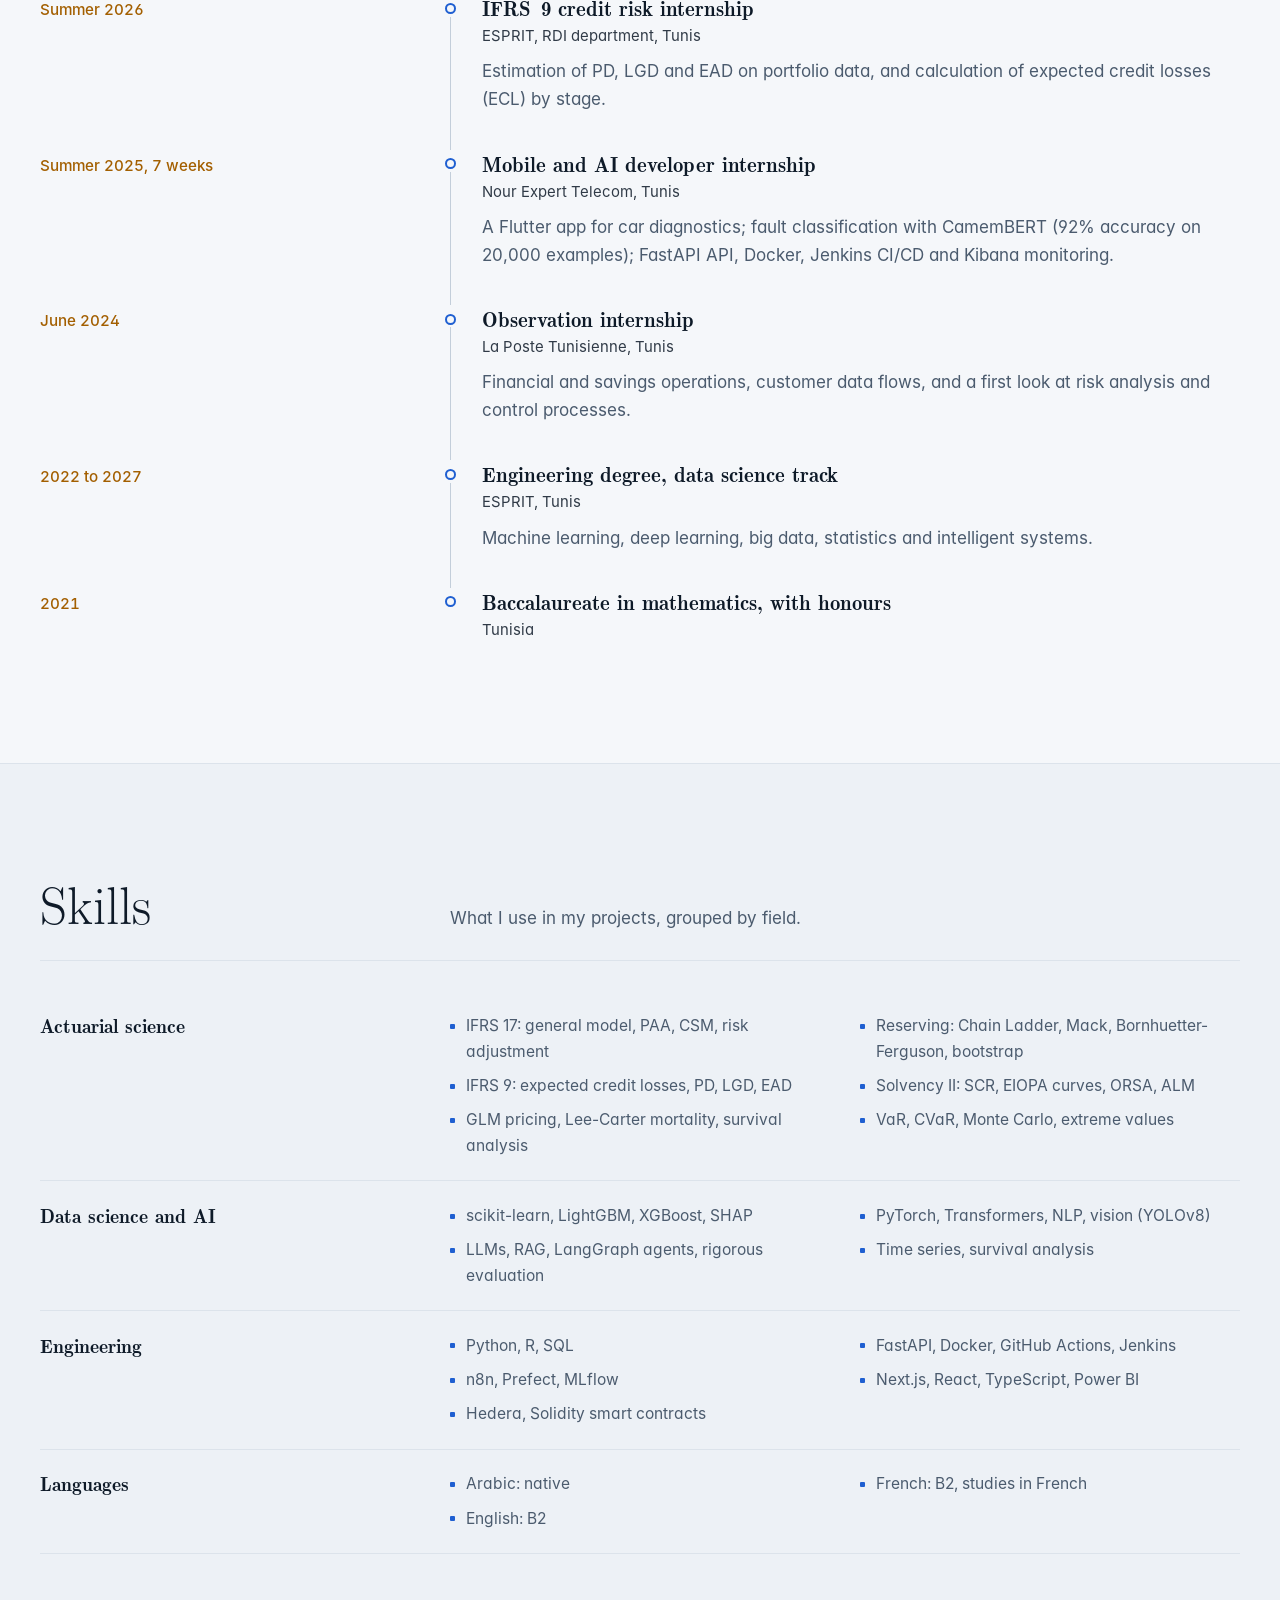
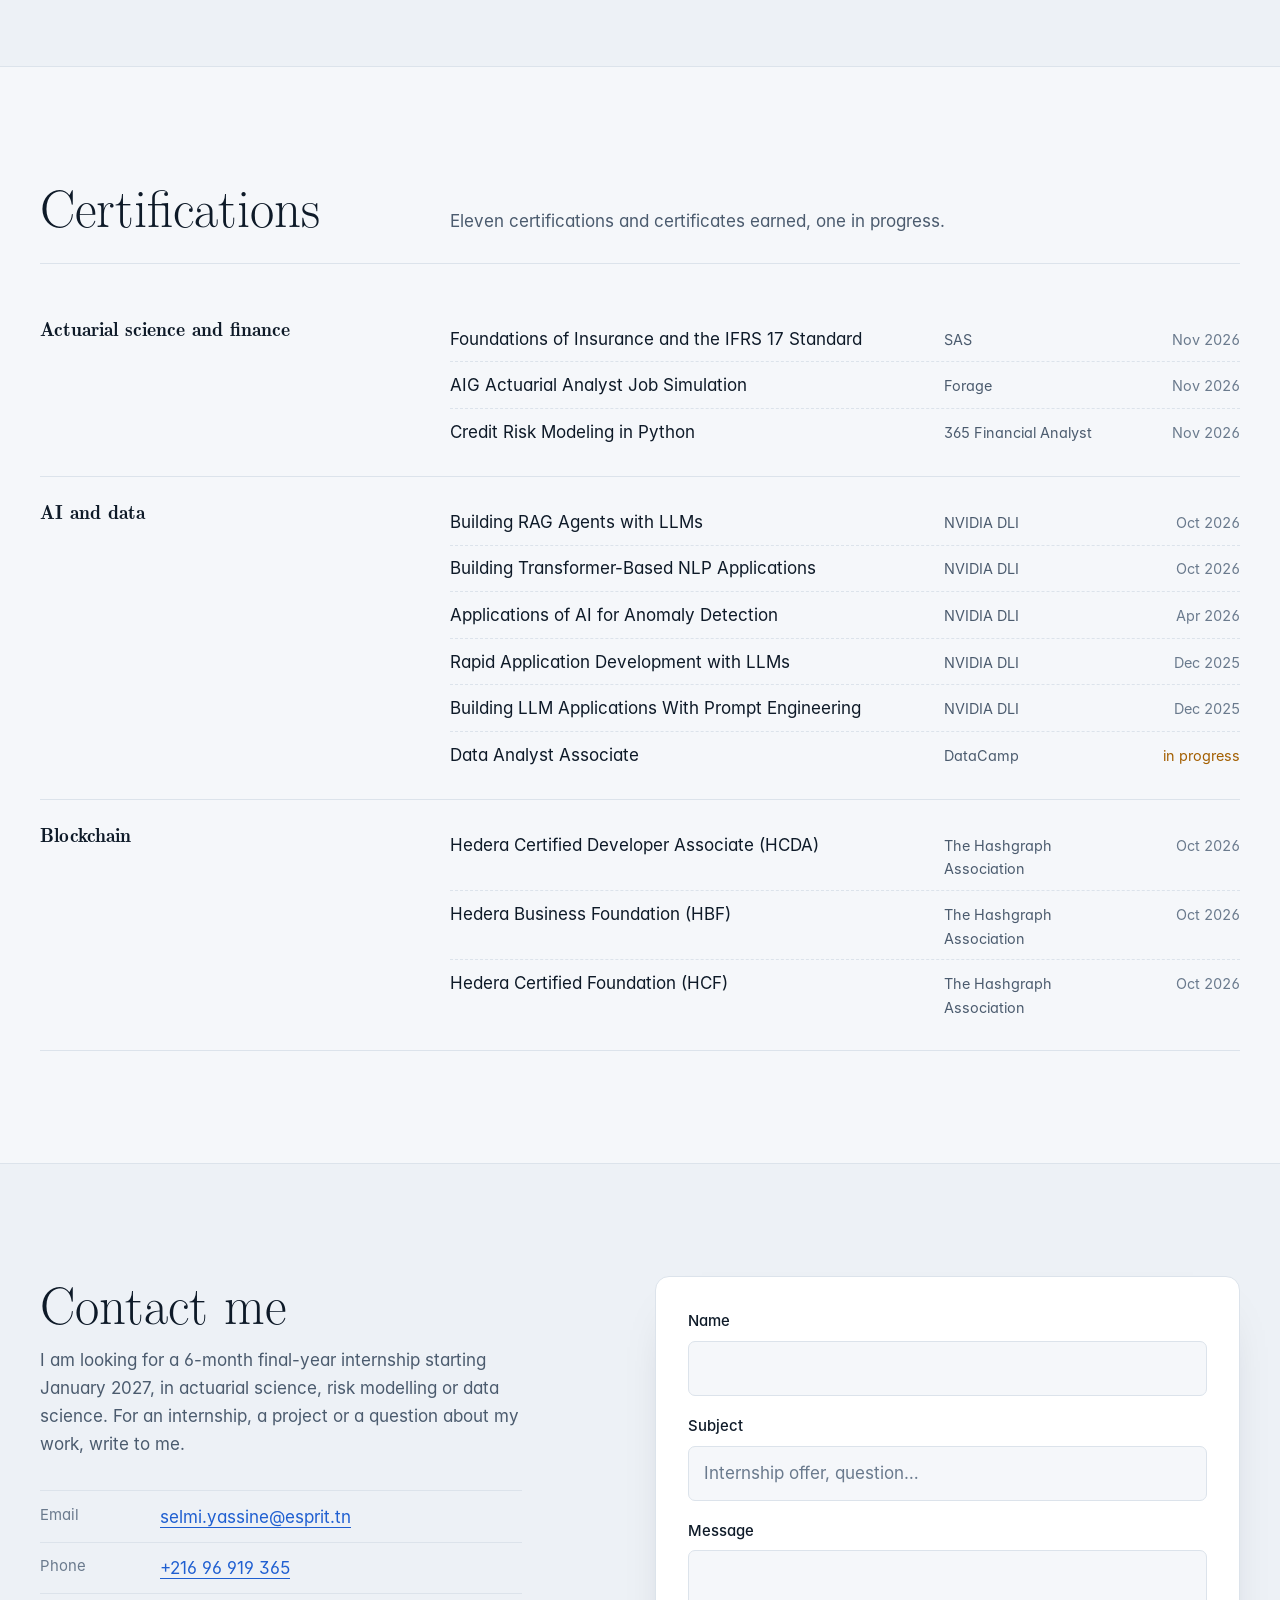
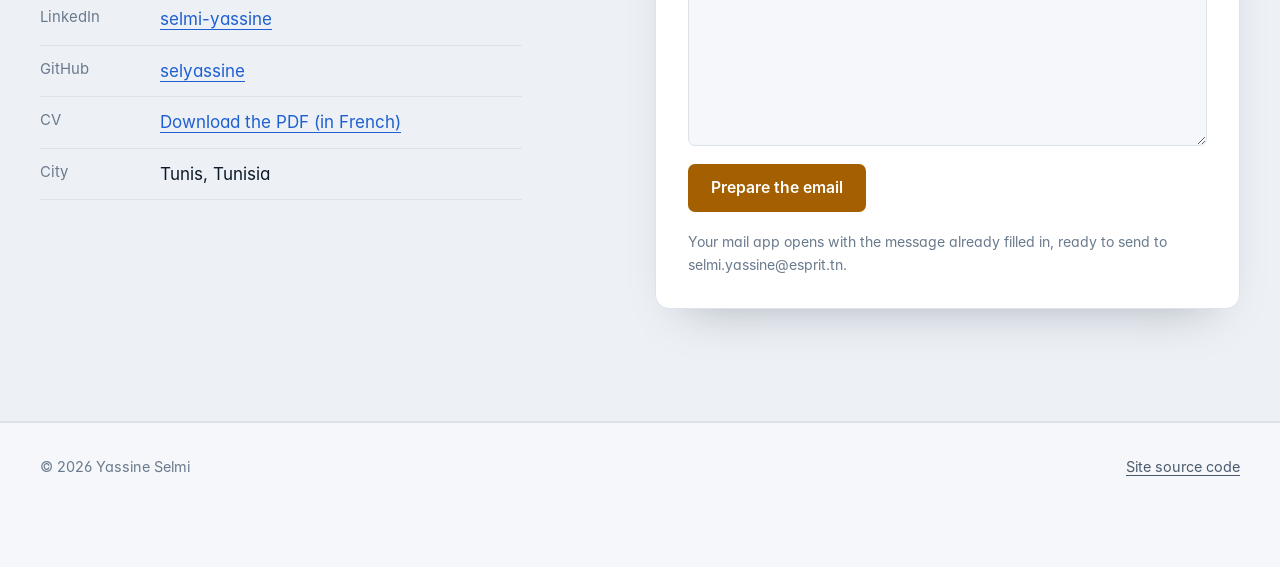
==== commit ae1d157e: "Thème clair par défaut, thème sombre au choix" ====
--- a/en/index.html
+++ b/en/index.html
@@ -1,5 +1,5 @@
 <!doctype html>
-<html lang="en">
+<html lang="en" data-theme="light">
 <head>
   <meta charset="utf-8">
   <meta name="viewport" content="width=device-width, initial-scale=1">
@@ -16,12 +16,11 @@
   <meta property="og:image" content="https://selyassine.github.io/assets/img/og.jpg">
   <meta name="twitter:card" content="summary_large_image">
   <link rel="icon" href="data:image/svg+xml,%3Csvg xmlns='http://www.w3.org/2000/svg' viewBox='0 0 64 64'%3E%3Crect width='64' height='64' rx='14' fill='%230B1420'/%3E%3Ctext x='32' y='43' font-family='Georgia,serif' font-size='30' text-anchor='middle' fill='%23F2B544'%3EYS%3C/text%3E%3C/svg%3E">
-  <meta name="theme-color" content="#0B1420" media="(prefers-color-scheme: dark)">
-  <meta name="theme-color" content="#F5F7FA" media="(prefers-color-scheme: light)">
+  <meta name="theme-color" content="#F5F7FA">
   <link rel="preload" href="../assets/fonts/lmroman17-regular.woff" as="font" type="font/woff" crossorigin>
   <link rel="preload" href="../assets/fonts/inter-400.woff" as="font" type="font/woff" crossorigin>
   <script>try{var t=localStorage.getItem("theme");if(t==="light"||t==="dark")document.documentElement.dataset.theme=t}catch(e){}</script>
-  <link rel="stylesheet" href="../assets/style.css?v=20261117c">
+  <link rel="stylesheet" href="../assets/style.css?v=20261117d">
   <script type="application/ld+json">
   {"@context":"https://schema.org","@type":"Person","name":"Yassine Selmi","jobTitle":"Data science engineering student and actuarial science student","url":"https://selyassine.github.io/en/","email":"mailto:selmi.yassine@esprit.tn","address":{"@type":"PostalAddress","addressLocality":"Tunis","addressCountry":"TN"},"alumniOf":[{"@type":"CollegeOrUniversity","name":"ESPRIT"},{"@type":"CollegeOrUniversity","name":"Le Mans Université"}],"sameAs":["https://github.com/selyassine","https://www.linkedin.com/in/selmi-yassine-437503311/"]}
   </script>
@@ -672,6 +671,6 @@
     </div>
   </footer>
 
-  <script src="../assets/main.js?v=20261117c" defer></script>
+  <script src="../assets/main.js?v=20261117d" defer></script>
 </body>
 </html>
